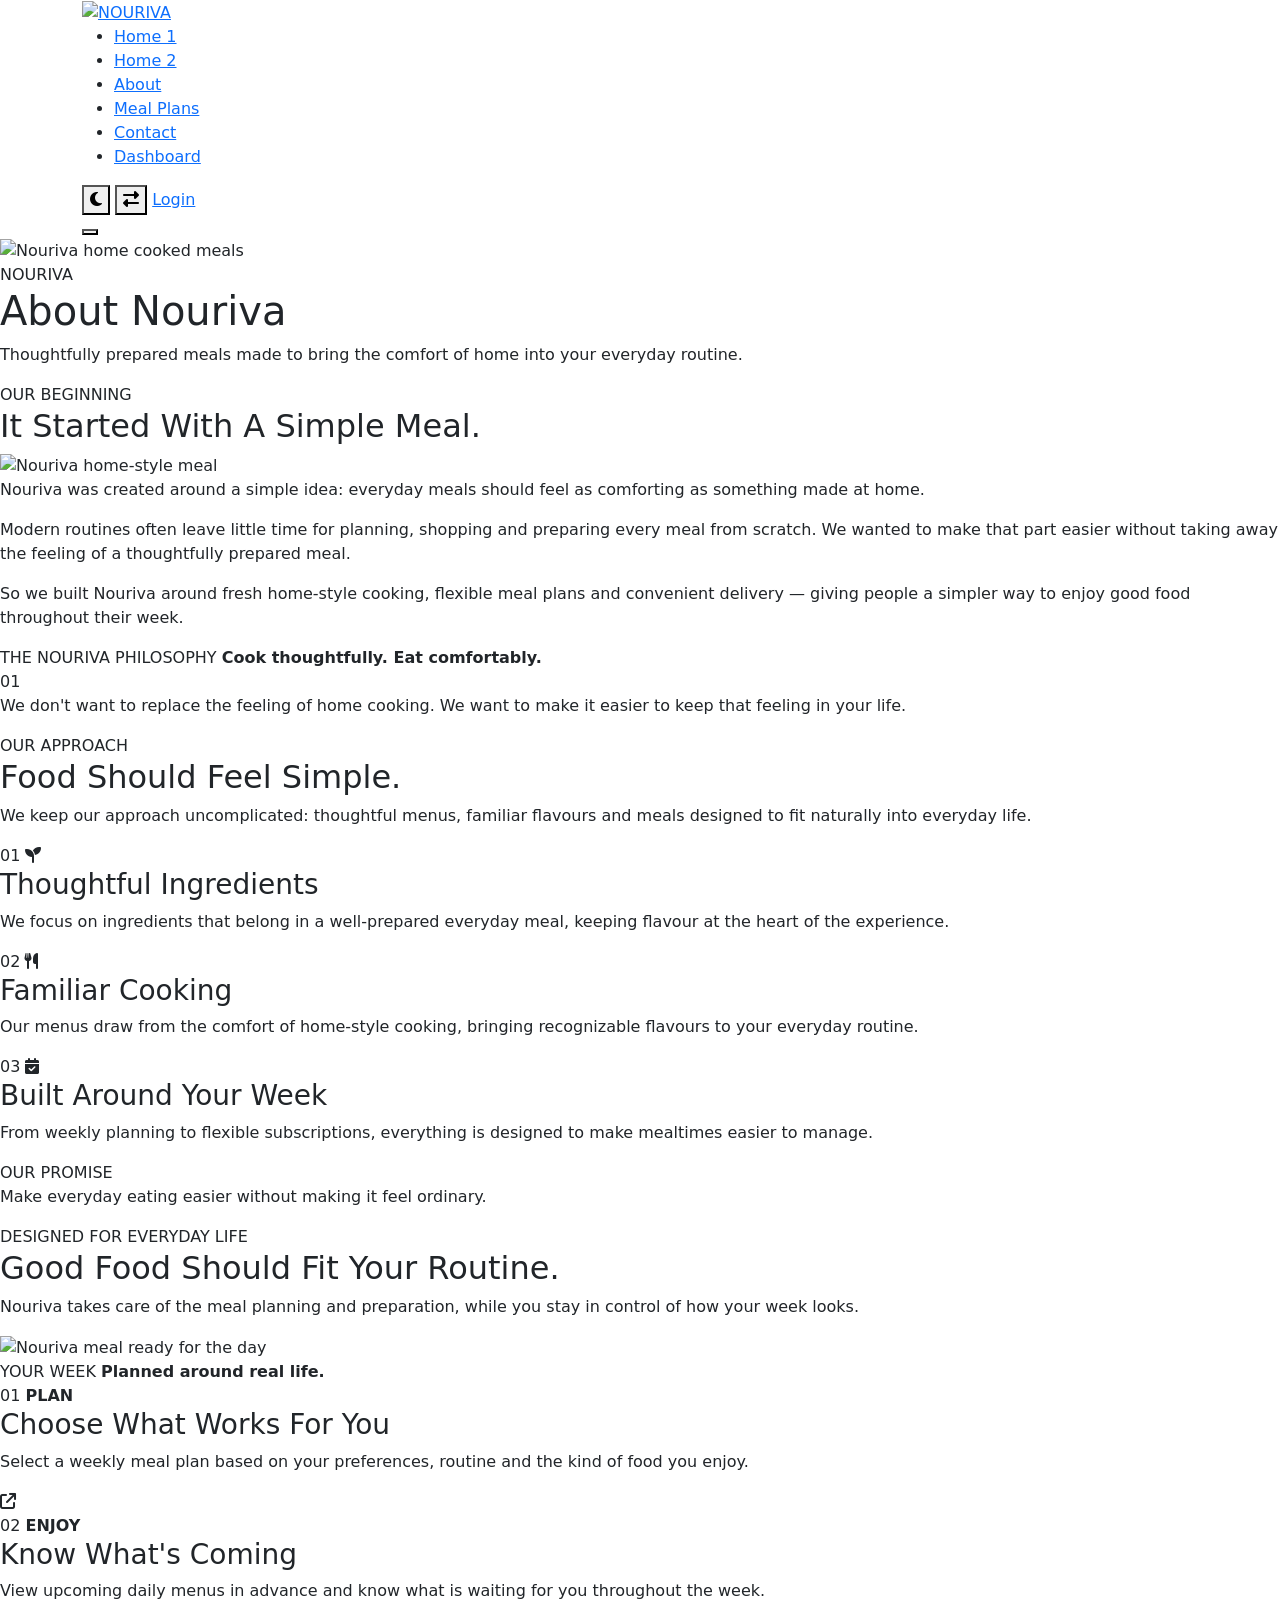
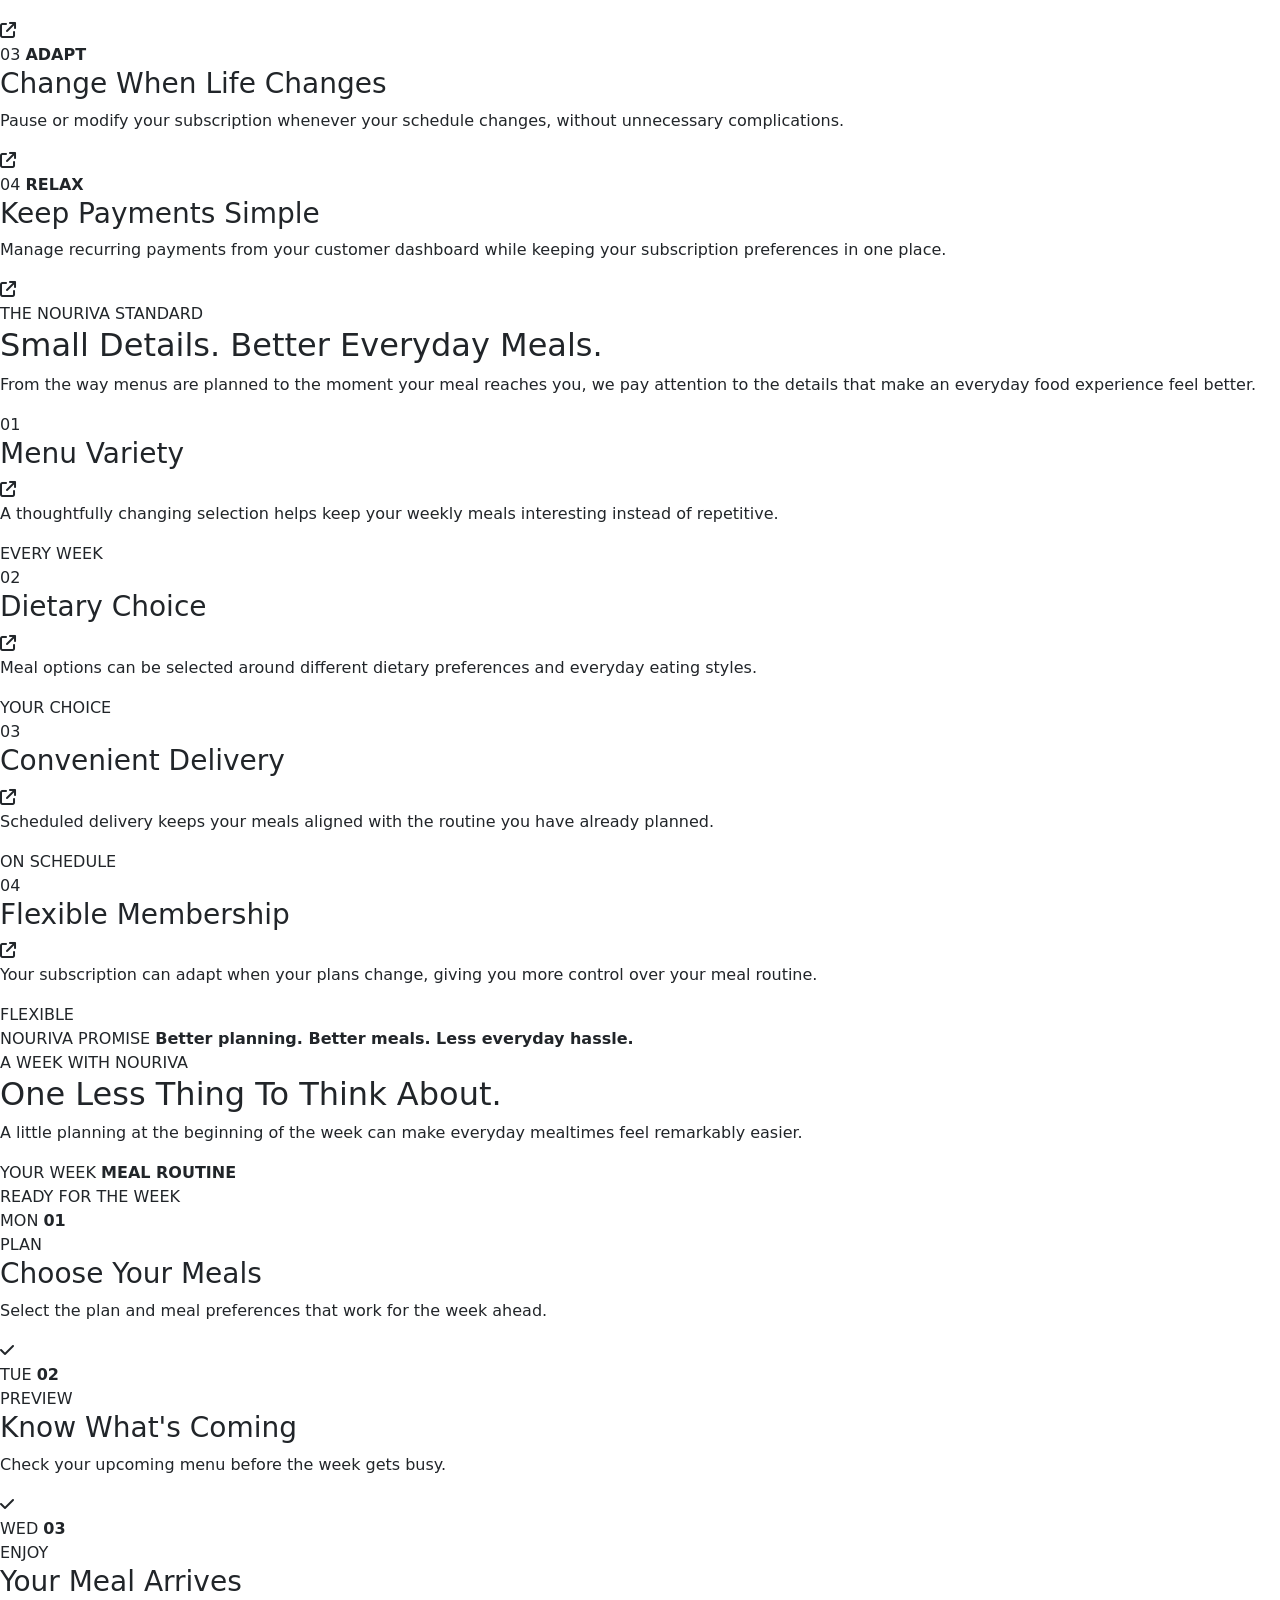
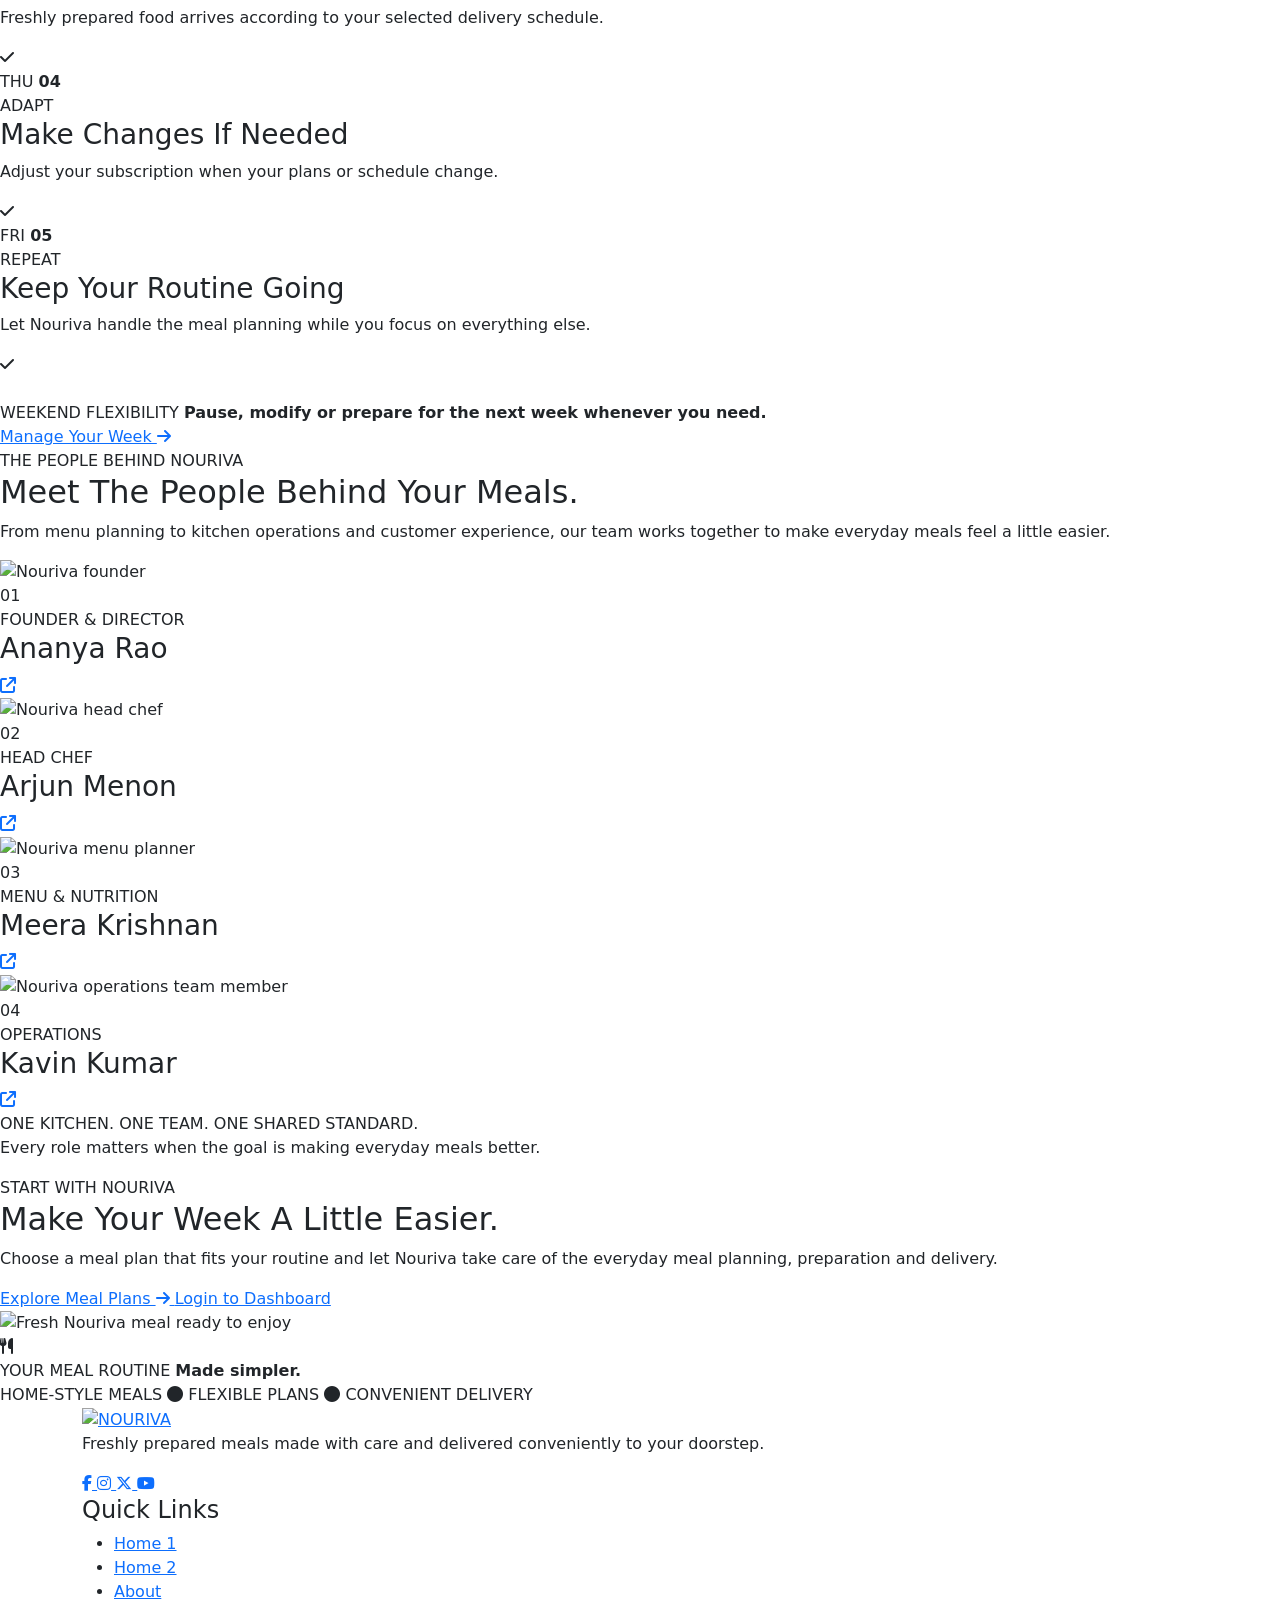
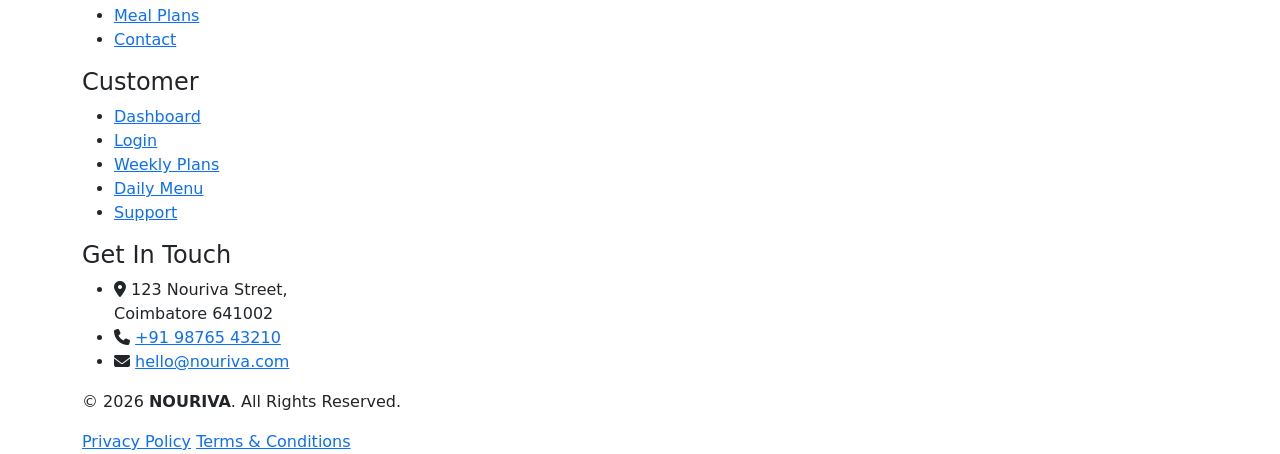
==== about.html @ d3a822d2 "Add files via upload" ====
<!DOCTYPE html>
<html lang="en">

<head>
    <meta charset="UTF-8">

    <!-- Responsive -->
    <meta name="viewport" content="width=device-width, initial-scale=1.0">

    <!-- SEO -->
    <meta name="description" content="NOURIVA - Home-cooked tiffin and meal subscription service.">
    <meta name="keywords" content="tiffin, meal subscription, home cooked meals, food delivery">
    <meta name="author" content="NOURIVA">

    <!-- Page Title -->
    <title>NOURIVA</title>

    <!-- Favicon -->
    <link rel="icon" type="image/png" href="images/favicon.png">

    <!-- Google Fonts -->
    <link rel="preconnect" href="https://fonts.googleapis.com">
    <link rel="preconnect" href="https://fonts.gstatic.com" crossorigin>

    <!-- Heading: DM Serif Display | Body: Manrope -->
    <link
        href="https://fonts.googleapis.com/css2?family=DM+Serif+Display&family=Manrope:wght@400;500;600;700;800&display=swap"
        rel="stylesheet">

    <!-- Bootstrap -->
    <link href="https://cdn.jsdelivr.net/npm/bootstrap@5.3.3/dist/css/bootstrap.min.css" rel="stylesheet">

    <!-- Font Awesome -->
    <link rel="stylesheet" href="https://cdnjs.cloudflare.com/ajax/libs/font-awesome/6.7.2/css/all.min.css">

    <!-- Main CSS -->
    <link rel="stylesheet" href="css/style.css">

</head>

<body>

    <!-- =========================
     HEADER START
========================= -->
    <header class="site-header">
        <div class="container">
            <nav class="main-navbar">

                <!-- Logo -->
                <a href="index.html" class="brand-logo">
                    <img src="images/logo.png" alt="NOURIVA">
                </a>

                <!-- Navigation -->
                <div class="nav-wrapper" id="navWrapper">

                    <ul class="main-nav">
                        <li>
                            <a href="index.html">Home 1</a>
                        </li>

                        <li>
                            <a href="home-2.html">Home 2</a>
                        </li>

                        <li>
                            <a href="about.html" class="active">About</a>
                        </li>

                        <li>
                            <a href="meal-plans.html">Meal Plans</a>
                        </li>

                        <li>
                            <a href="contact.html">Contact</a>
                        </li>

                        <li>
                            <a href="dashboard.html">Dashboard</a>
                        </li>
                    </ul>

                    <!-- Header Actions -->
                    <div class="header-actions">

                        <!-- Dark Mode -->
                        <button class="header-icon-btn" id="darkModeToggle" type="button" aria-label="Toggle Dark Mode"
                            title="Dark Mode">
                            <i class="fa-solid fa-moon"></i>
                        </button>

                        <!-- RTL -->
                        <button class="header-icon-btn" id="rtlToggle" type="button" aria-label="Toggle RTL Mode"
                            title="RTL Mode">
                            <i class="fa-solid fa-right-left"></i>
                        </button>

                        <!-- Login -->
                        <a href="login.html" class="login-btn">
                            <span>Login</span>
                        </a>

                    </div>

                </div>

                <!-- Mobile Menu Toggle -->
                <button class="menu-toggle" id="menuToggle" type="button" aria-label="Toggle Navigation"
                    aria-expanded="false">

                    <span></span>
                    <span></span>
                    <span></span>

                </button>

            </nav>
        </div>
    </header>
    <!-- =========================
     HEADER END
========================= -->

    <!-- =========================================
     INNER PAGE HERO START
========================================= -->
    <section class="inner-page-hero">

        <div class="inner-page-hero-image">

            <img src="images/about-banner.jpg" alt="Nouriva home cooked meals">

        </div>

        <div class="inner-page-hero-overlay"></div>

        <div class="inner-page-hero-content">

            <span class="inner-page-hero-label">
                NOURIVA
            </span>

            <h1>
                About Nouriva
            </h1>

            <p>
                Thoughtfully prepared meals made to bring the comfort
                of home into your everyday routine.
            </p>

        </div>

    </section>
    <!-- =========================================
     INNER PAGE HERO END
========================================= -->


    <!-- =========================================
     ABOUT - OUR BEGINNING START
========================================= -->
    <section class="about-beginning">

        <div class="about-beginning-wrap">

            <!-- Intro Column -->
            <div class="about-beginning-intro">

                <span class="about-beginning-label">
                    OUR BEGINNING
                </span>

                <h2>
                    It Started With
                    <span>A Simple Meal.</span>
                </h2>

                <div class="about-beginning-image">
                    <img src="images/about-story.jpg" alt="Nouriva home-style meal">
                </div>

            </div>


            <!-- Story Column -->
            <div class="about-beginning-story">

                <p class="about-beginning-lead">
                    Nouriva was created around a simple idea:
                    everyday meals should feel as comforting as
                    something made at home.
                </p>

                <p>
                    Modern routines often leave little time for planning,
                    shopping and preparing every meal from scratch.
                    We wanted to make that part easier without taking
                    away the feeling of a thoughtfully prepared meal.
                </p>

                <p>
                    So we built Nouriva around fresh home-style cooking,
                    flexible meal plans and convenient delivery — giving
                    people a simpler way to enjoy good food throughout
                    their week.
                </p>


                <div class="about-beginning-signature">

                    <span>
                        THE NOURIVA PHILOSOPHY
                    </span>

                    <strong>
                        Cook thoughtfully. Eat comfortably.
                    </strong>

                </div>

            </div>

        </div>


        <!-- Bottom Statement -->
        <div class="about-beginning-statement">

            <span>01</span>

            <p>
                We don't want to replace the feeling of home cooking.
                We want to make it easier to keep that feeling in your life.
            </p>

        </div>

    </section>
    <!-- =========================================
     ABOUT - OUR BEGINNING END
========================================= -->


    <!-- =========================================
     ABOUT - OUR APPROACH START
========================================= -->
    <section class="about-approach">

        <div class="about-approach-header">

            <div class="about-approach-title">

                <span class="about-approach-label">
                    OUR APPROACH
                </span>

                <h2>
                    Food Should Feel
                    <span>Simple.</span>
                </h2>

            </div>

            <p>
                We keep our approach uncomplicated: thoughtful menus,
                familiar flavours and meals designed to fit naturally
                into everyday life.
            </p>

        </div>


        <div class="about-approach-grid">

            <!-- Approach 01 -->
            <article class="about-approach-item">

                <div class="about-approach-top">

                    <span class="about-approach-number">
                        01
                    </span>

                    <i class="fa-solid fa-seedling"></i>

                </div>

                <div class="about-approach-body">

                    <h3>
                        Thoughtful Ingredients
                    </h3>

                    <p>
                        We focus on ingredients that belong in a
                        well-prepared everyday meal, keeping flavour at the heart of the experience.
                    </p>

                </div>

            </article>


            <!-- Approach 02 -->
            <article class="about-approach-item">

                <div class="about-approach-top">

                    <span class="about-approach-number">
                        02
                    </span>

                    <i class="fa-solid fa-utensils"></i>

                </div>

                <div class="about-approach-body">

                    <h3>
                        Familiar Cooking
                    </h3>

                    <p>
                        Our menus draw from the comfort of home-style
                        cooking, bringing recognizable flavours to
                        your everyday routine.
                    </p>

                </div>

            </article>


            <!-- Approach 03 -->
            <article class="about-approach-item">

                <div class="about-approach-top">

                    <span class="about-approach-number">
                        03
                    </span>

                    <i class="fa-solid fa-calendar-check"></i>

                </div>

                <div class="about-approach-body">

                    <h3>
                        Built Around Your Week
                    </h3>

                    <p>
                        From weekly planning to flexible subscriptions,
                        everything is designed to make mealtimes easier
                        to manage.
                    </p>

                </div>

            </article>

        </div>


        <div class="about-approach-bottom">

            <span>
                OUR PROMISE
            </span>

            <p>
                Make everyday eating easier without making it feel ordinary.
            </p>

        </div>

    </section>
    <!-- =========================================
     ABOUT - OUR APPROACH END
========================================= -->

    <!-- =========================================
     ABOUT - MADE FOR YOUR ROUTINE START
========================================= -->
    <section class="about-routine">

        <div class="about-routine-heading">

            <span class="about-routine-label">
                DESIGNED FOR EVERYDAY LIFE
            </span>

            <h2>
                Good Food Should
                <span>Fit Your Routine.</span>
            </h2>

            <p>
                Nouriva takes care of the meal planning and preparation,
                while you stay in control of how your week looks.
            </p>

        </div>


        <div class="about-routine-layout">

            <!-- Large Visual -->
            <div class="about-routine-visual">

                <img src="images/about-routine.jpg" alt="Nouriva meal ready for the day">

                <div class="about-routine-image-note">

                    <span>YOUR WEEK</span>

                    <strong>
                        Planned around
                        real life.
                    </strong>

                </div>

            </div>


            <!-- Routine Details -->
            <div class="about-routine-details">

                <!-- Morning -->
                <div class="about-routine-row">

                    <div class="about-routine-time">
                        <span>01</span>
                        <strong>PLAN</strong>
                    </div>

                    <div class="about-routine-copy">

                        <h3>
                            Choose What Works For You
                        </h3>

                        <p>
                            Select a weekly meal plan based on your
                            preferences, routine and the kind of food
                            you enjoy.
                        </p>

                    </div>

                    <i class="fa-solid fa-arrow-up-right-from-square"></i>

                </div>


                <!-- Week -->
                <div class="about-routine-row">

                    <div class="about-routine-time">
                        <span>02</span>
                        <strong>ENJOY</strong>
                    </div>

                    <div class="about-routine-copy">

                        <h3>
                            Know What's Coming
                        </h3>

                        <p>
                            View upcoming daily menus in advance and
                            know what is waiting for you throughout
                            the week.
                        </p>

                    </div>

                    <i class="fa-solid fa-arrow-up-right-from-square"></i>

                </div>


                <!-- Flexible -->
                <div class="about-routine-row">

                    <div class="about-routine-time">
                        <span>03</span>
                        <strong>ADAPT</strong>
                    </div>

                    <div class="about-routine-copy">

                        <h3>
                            Change When Life Changes
                        </h3>

                        <p>
                            Pause or modify your subscription whenever
                            your schedule changes, without unnecessary
                            complications.
                        </p>

                    </div>

                    <i class="fa-solid fa-arrow-up-right-from-square"></i>

                </div>


                <!-- Billing -->
                <div class="about-routine-row">

                    <div class="about-routine-time">
                        <span>04</span>
                        <strong>RELAX</strong>
                    </div>

                    <div class="about-routine-copy">

                        <h3>
                            Keep Payments Simple
                        </h3>

                        <p>
                            Manage recurring payments from your customer
                            dashboard while keeping your subscription
                            preferences in one place.
                        </p>

                    </div>

                    <i class="fa-solid fa-arrow-up-right-from-square"></i>

                </div>

            </div>

        </div>

    </section>
    <!-- =========================================
     ABOUT - MADE FOR YOUR ROUTINE END
========================================= -->

    <!-- =========================================
     ABOUT - NOURIVA STANDARD START
========================================= -->
    <section class="about-standard">

        <div class="about-standard-header">

            <span class="about-standard-label">
                THE NOURIVA STANDARD
            </span>

            <h2>
                Small Details.
                <span>Better Everyday Meals.</span>
            </h2>

            <p>
                From the way menus are planned to the moment your meal
                reaches you, we pay attention to the details that make
                an everyday food experience feel better.
            </p>

        </div>


        <div class="about-standard-list">

            <!-- Standard 01 -->
            <div class="about-standard-row">

                <div class="about-standard-index">
                    <span>01</span>
                </div>

                <div class="about-standard-main">

                    <div class="about-standard-title">
                        <h3>
                            Menu Variety
                        </h3>

                        <i class="fa-solid fa-arrow-up-right-from-square"></i>
                    </div>

                    <p>
                        A thoughtfully changing selection helps keep
                        your weekly meals interesting instead of repetitive.
                    </p>

                </div>

                <div class="about-standard-tag">
                    <span>EVERY WEEK</span>
                </div>

            </div>


            <!-- Standard 02 -->
            <div class="about-standard-row">

                <div class="about-standard-index">
                    <span>02</span>
                </div>

                <div class="about-standard-main">

                    <div class="about-standard-title">
                        <h3>
                            Dietary Choice
                        </h3>

                        <i class="fa-solid fa-arrow-up-right-from-square"></i>
                    </div>

                    <p>
                        Meal options can be selected around different
                        dietary preferences and everyday eating styles.
                    </p>

                </div>

                <div class="about-standard-tag">
                    <span>YOUR CHOICE</span>
                </div>

            </div>


            <!-- Standard 03 -->
            <div class="about-standard-row">

                <div class="about-standard-index">
                    <span>03</span>
                </div>

                <div class="about-standard-main">

                    <div class="about-standard-title">
                        <h3>
                            Convenient Delivery
                        </h3>

                        <i class="fa-solid fa-arrow-up-right-from-square"></i>
                    </div>

                    <p>
                        Scheduled delivery keeps your meals aligned
                        with the routine you have already planned.
                    </p>

                </div>

                <div class="about-standard-tag">
                    <span>ON SCHEDULE</span>
                </div>

            </div>


            <!-- Standard 04 -->
            <div class="about-standard-row">

                <div class="about-standard-index">
                    <span>04</span>
                </div>

                <div class="about-standard-main">

                    <div class="about-standard-title">
                        <h3>
                            Flexible Membership
                        </h3>

                        <i class="fa-solid fa-arrow-up-right-from-square"></i>
                    </div>

                    <p>
                        Your subscription can adapt when your plans change,
                        giving you more control over your meal routine.
                    </p>

                </div>

                <div class="about-standard-tag">
                    <span>FLEXIBLE</span>
                </div>

            </div>

        </div>


        <div class="about-standard-footer">

            <span>
                NOURIVA PROMISE
            </span>

            <strong>
                Better planning. Better meals. Less everyday hassle.
            </strong>

        </div>

    </section>
    <!-- =========================================
     ABOUT - NOURIVA STANDARD END
========================================= -->

    <!-- =========================================
     ABOUT - A WEEK WITH NOURIVA START
========================================= -->
    <section class="about-week">

        <div class="about-week-heading">

            <span class="about-week-label">
                A WEEK WITH NOURIVA
            </span>

            <h2>
                One Less Thing
                <span>To Think About.</span>
            </h2>

            <p>
                A little planning at the beginning of the week can make
                everyday mealtimes feel remarkably easier.
            </p>

        </div>


        <div class="about-week-board">

            <!-- Week Header -->
            <div class="about-week-board-head">

                <div>
                    <span>YOUR WEEK</span>
                    <strong>MEAL ROUTINE</strong>
                </div>

                <span class="about-week-status">
                    READY FOR THE WEEK
                </span>

            </div>


            <!-- Monday -->
            <div class="about-week-day">

                <div class="about-week-day-name">
                    <span>MON</span>
                    <strong>01</strong>
                </div>

                <div class="about-week-day-content">

                    <span>PLAN</span>

                    <h3>
                        Choose Your Meals
                    </h3>

                    <p>
                        Select the plan and meal preferences that
                        work for the week ahead.
                    </p>

                </div>

                <i class="fa-solid fa-check"></i>

            </div>


            <!-- Tuesday -->
            <div class="about-week-day">

                <div class="about-week-day-name">
                    <span>TUE</span>
                    <strong>02</strong>
                </div>

                <div class="about-week-day-content">

                    <span>PREVIEW</span>

                    <h3>
                        Know What's Coming
                    </h3>

                    <p>
                        Check your upcoming menu before the week
                        gets busy.
                    </p>

                </div>

                <i class="fa-solid fa-check"></i>

            </div>


            <!-- Wednesday -->
            <div class="about-week-day">

                <div class="about-week-day-name">
                    <span>WED</span>
                    <strong>03</strong>
                </div>

                <div class="about-week-day-content">

                    <span>ENJOY</span>

                    <h3>
                        Your Meal Arrives
                    </h3>

                    <p>
                        Freshly prepared food arrives according to
                        your selected delivery schedule.
                    </p>

                </div>

                <i class="fa-solid fa-check"></i>

            </div>


            <!-- Thursday -->
            <div class="about-week-day">

                <div class="about-week-day-name">
                    <span>THU</span>
                    <strong>04</strong>
                </div>

                <div class="about-week-day-content">

                    <span>ADAPT</span>

                    <h3>
                        Make Changes If Needed
                    </h3>

                    <p>
                        Adjust your subscription when your plans
                        or schedule change.
                    </p>

                </div>

                <i class="fa-solid fa-check"></i>

            </div>


            <!-- Friday -->
            <div class="about-week-day">

                <div class="about-week-day-name">
                    <span>FRI</span>
                    <strong>05</strong>
                </div>

                <div class="about-week-day-content">

                    <span>REPEAT</span>

                    <h3>
                        Keep Your Routine Going
                    </h3>

                    <p>
                        Let Nouriva handle the meal planning while
                        you focus on everything else.
                    </p>

                </div>

                <i class="fa-solid fa-check"></i>

            </div>


            <!-- Weekend Note -->
            <div class="about-week-weekend">

                <div class="about-week-weekend-icon">
                    <i class="fa-solid fa-calendar-heart"></i>
                </div>

                <div>
                    <span>WEEKEND FLEXIBILITY</span>

                    <strong>
                        Pause, modify or prepare for the next week
                        whenever you need.
                    </strong>
                </div>

                <a href="dashboard.html">
                    Manage Your Week
                    <i class="fa-solid fa-arrow-right"></i>
                </a>

            </div>

        </div>

    </section>
    <!-- =========================================
     ABOUT - A WEEK WITH NOURIVA END
========================================= -->

    <!-- =========================================
     ABOUT - TEAM SECTION START
========================================= -->
    <section class="nouriva-team">

        <div class="nouriva-team-heading">

            <div>
                <span class="nouriva-team-label">
                    THE PEOPLE BEHIND NOURIVA
                </span>

                <h2>
                    Meet The People
                    <span>Behind Your Meals.</span>
                </h2>
            </div>

            <p>
                From menu planning to kitchen operations and customer
                experience, our team works together to make everyday
                meals feel a little easier.
            </p>

        </div>


        <div class="nouriva-team-grid">

            <!-- Team Member 01 -->
            <article class="nouriva-team-member team-member-one">

                <div class="nouriva-team-photo">

                    <img src="images/team-founder.jpg" alt="Nouriva founder">

                    <div class="nouriva-team-number">
                        01
                    </div>

                </div>

                <div class="nouriva-team-info">

                    <div>
                        <span>FOUNDER &amp; DIRECTOR</span>

                        <h3>
                            Ananya Rao
                        </h3>
                    </div>

                    <a href="#" aria-label="Ananya Rao profile">
                        <i class="fa-solid fa-arrow-up-right-from-square"></i>
                    </a>

                </div>

            </article>


            <!-- Team Member 02 -->
            <article class="nouriva-team-member team-member-two">

                <div class="nouriva-team-photo">

                    <img src="images/team-chef.jpg" alt="Nouriva head chef">

                    <div class="nouriva-team-number">
                        02
                    </div>

                </div>

                <div class="nouriva-team-info">

                    <div>
                        <span>HEAD CHEF</span>

                        <h3>
                            Arjun Menon
                        </h3>
                    </div>

                    <a href="#" aria-label="Arjun Menon profile">
                        <i class="fa-solid fa-arrow-up-right-from-square"></i>
                    </a>

                </div>

            </article>


            <!-- Team Member 03 -->
            <article class="nouriva-team-member team-member-three">

                <div class="nouriva-team-photo">

                    <img src="images/team-menu.jpg" alt="Nouriva menu planner">

                    <div class="nouriva-team-number">
                        03
                    </div>

                </div>

                <div class="nouriva-team-info">

                    <div>
                        <span>MENU &amp; NUTRITION</span>

                        <h3>
                            Meera Krishnan
                        </h3>
                    </div>

                    <a href="#" aria-label="Meera Krishnan profile">
                        <i class="fa-solid fa-arrow-up-right-from-square"></i>
                    </a>

                </div>

            </article>


            <!-- Team Member 04 -->
            <article class="nouriva-team-member team-member-four">

                <div class="nouriva-team-photo">

                    <img src="images/team-operations.jpg" alt="Nouriva operations team member">

                    <div class="nouriva-team-number">
                        04
                    </div>

                </div>

                <div class="nouriva-team-info">

                    <div>
                        <span>OPERATIONS</span>

                        <h3>
                            Kavin Kumar
                        </h3>
                    </div>

                    <a href="#" aria-label="Kavin Kumar profile">
                        <i class="fa-solid fa-arrow-up-right-from-square"></i>
                    </a>

                </div>

            </article>

        </div>


        <div class="nouriva-team-bottom">

            <span>
                ONE KITCHEN. ONE TEAM. ONE SHARED STANDARD.
            </span>

            <p>
                Every role matters when the goal is making everyday
                meals better.
            </p>

        </div>

    </section>
    <!-- =========================================
     ABOUT - TEAM SECTION END
========================================= -->

    <!-- =========================================
     ABOUT - FINAL CTA START
========================================= -->
    <section class="about-final-cta">

        <div class="about-final-cta-inner">

            <div class="about-final-cta-content">

                <span class="about-final-cta-label">
                    START WITH NOURIVA
                </span>

                <h2>
                    Make Your Week
                    <span>A Little Easier.</span>
                </h2>

                <p>
                    Choose a meal plan that fits your routine and let
                    Nouriva take care of the everyday meal planning,
                    preparation and delivery.
                </p>

                <div class="about-final-cta-actions">

                    <a href="meal-plans.html" class="about-final-cta-primary">

                        Explore Meal Plans

                        <i class="fa-solid fa-arrow-right"></i>

                    </a>

                    <a href="login.html" class="about-final-cta-secondary">

                        Login to Dashboard

                    </a>

                </div>

            </div>


            <div class="about-final-cta-visual">

                <div class="about-final-cta-circle"></div>

                <div class="about-final-cta-image">

                    <img src="images/about-final-meal.jpg" alt="Fresh Nouriva meal ready to enjoy">

                </div>

                <div class="about-final-cta-note">

                    <i class="fa-solid fa-utensils"></i>

                    <div>
                        <span>YOUR MEAL ROUTINE</span>

                        <strong>
                            Made simpler.
                        </strong>
                    </div>

                </div>

            </div>


            <div class="about-final-cta-bottom">

                <span>
                    HOME-STYLE MEALS
                </span>

                <i class="fa-solid fa-circle"></i>

                <span>
                    FLEXIBLE PLANS
                </span>

                <i class="fa-solid fa-circle"></i>

                <span>
                    CONVENIENT DELIVERY
                </span>

            </div>

        </div>

    </section>
    <!-- =========================================
     ABOUT - FINAL CTA END
========================================= -->

    <!-- =========================
     FOOTER START
========================= -->
    <footer class="site-footer">

        <div class="container">

            <div class="footer-top">

                <!-- Brand -->
                <div class="footer-brand">

                    <a href="index.html" class="footer-logo">
                        <img src="images/logo.png" alt="NOURIVA">
                    </a>

                    <p>
                        Freshly prepared meals made with care and delivered
                        conveniently to your doorstep.
                    </p>

                    <div class="footer-social">

                        <a href="#" aria-label="Facebook">
                            <i class="fa-brands fa-facebook-f"></i>
                        </a>

                        <a href="#" aria-label="Instagram">
                            <i class="fa-brands fa-instagram"></i>
                        </a>

                        <a href="#" aria-label="Twitter">
                            <i class="fa-brands fa-x-twitter"></i>
                        </a>

                        <a href="#" aria-label="YouTube">
                            <i class="fa-brands fa-youtube"></i>
                        </a>

                    </div>

                </div>


                <!-- Quick Links -->
                <div class="footer-column">

                    <h4>Quick Links</h4>

                    <ul>
                        <li>
                            <a href="home-1.html">Home 1</a>
                        </li>

                        <li>
                            <a href="home-2.html">Home 2</a>
                        </li>

                        <li>
                            <a href="about.html">About</a>
                        </li>

                        <li>
                            <a href="meal-plans.html">Meal Plans</a>
                        </li>

                        <li>
                            <a href="contact.html">Contact</a>
                        </li>
                    </ul>

                </div>


                <!-- Customer -->
                <div class="footer-column">

                    <h4>Customer</h4>

                    <ul>
                        <li>
                            <a href="dashboard.html">Dashboard</a>
                        </li>

                        <li>
                            <a href="login.html">Login</a>
                        </li>

                        <li>
                            <a href="meal-plans.html">Weekly Plans</a>
                        </li>

                        <li>
                            <a href="meal-plans.html">Daily Menu</a>
                        </li>

                        <li>
                            <a href="contact.html">Support</a>
                        </li>
                    </ul>

                </div>


                <!-- Contact -->
                <div class="footer-column footer-contact">

                    <h4>Get In Touch</h4>

                    <ul>

                        <li>
                            <i class="fa-solid fa-location-dot"></i>

                            <span>
                                123 Nouriva Street,<br>
                                Coimbatore 641002
                            </span>
                        </li>

                        <li>
                            <i class="fa-solid fa-phone"></i>

                            <a href="tel:+919876543210">
                                +91 98765 43210
                            </a>
                        </li>

                        <li>
                            <i class="fa-solid fa-envelope"></i>

                            <a href="mailto:hello@nouriva.com">
                                hello@nouriva.com
                            </a>
                        </li>

                    </ul>

                </div>

            </div>


            <!-- Footer Bottom -->
            <div class="footer-bottom">

                <p>
                    © 2026 <strong>NOURIVA</strong>. All Rights Reserved.
                </p>

                <div class="footer-bottom-links">
                    <a href="#">Privacy Policy</a>
                    <a href="#">Terms & Conditions</a>
                </div>

            </div>

        </div>

    </footer>
    <!-- =========================
     FOOTER END
========================= -->


    <!-- Bootstrap JS -->
    <script src="https://cdn.jsdelivr.net/npm/bootstrap@5.3.3/dist/js/bootstrap.bundle.min.js"></script>

    <!-- Main JS -->
    <script src="js/main.js"></script>

</body>

</html>
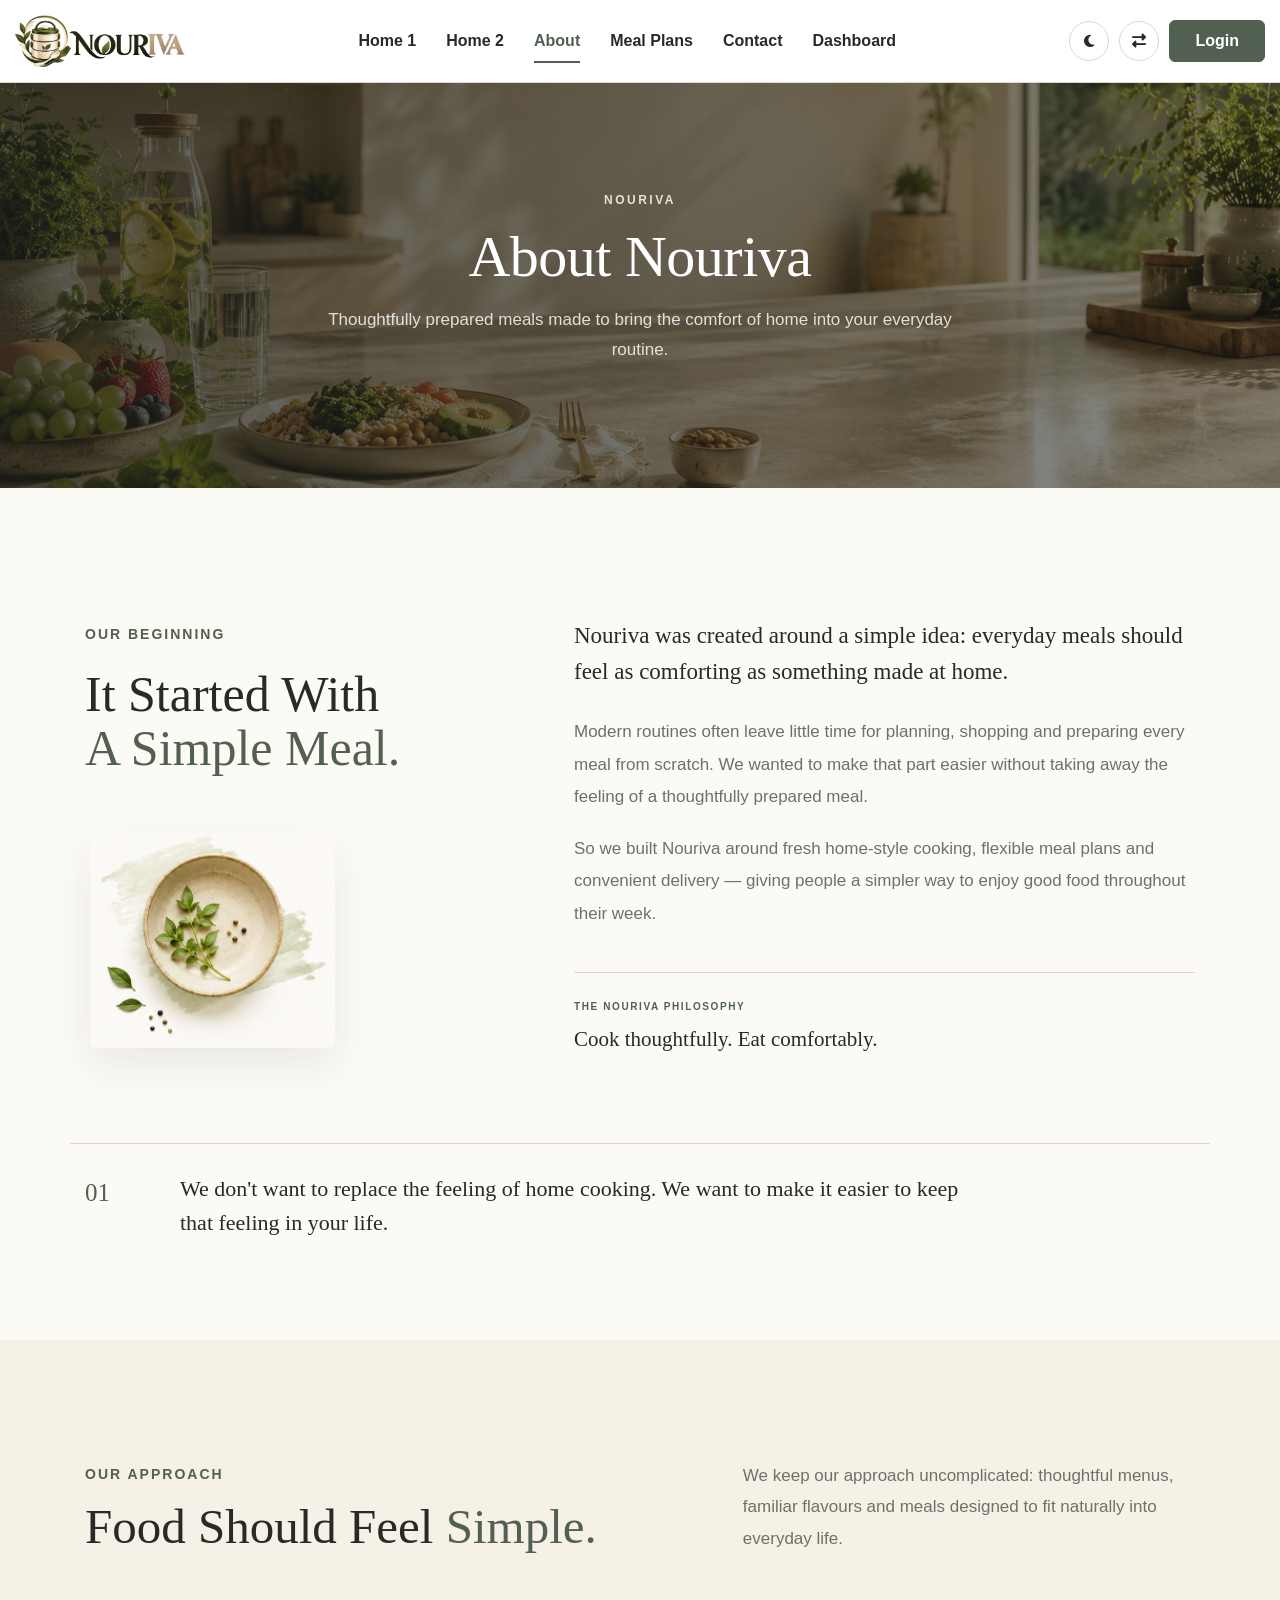
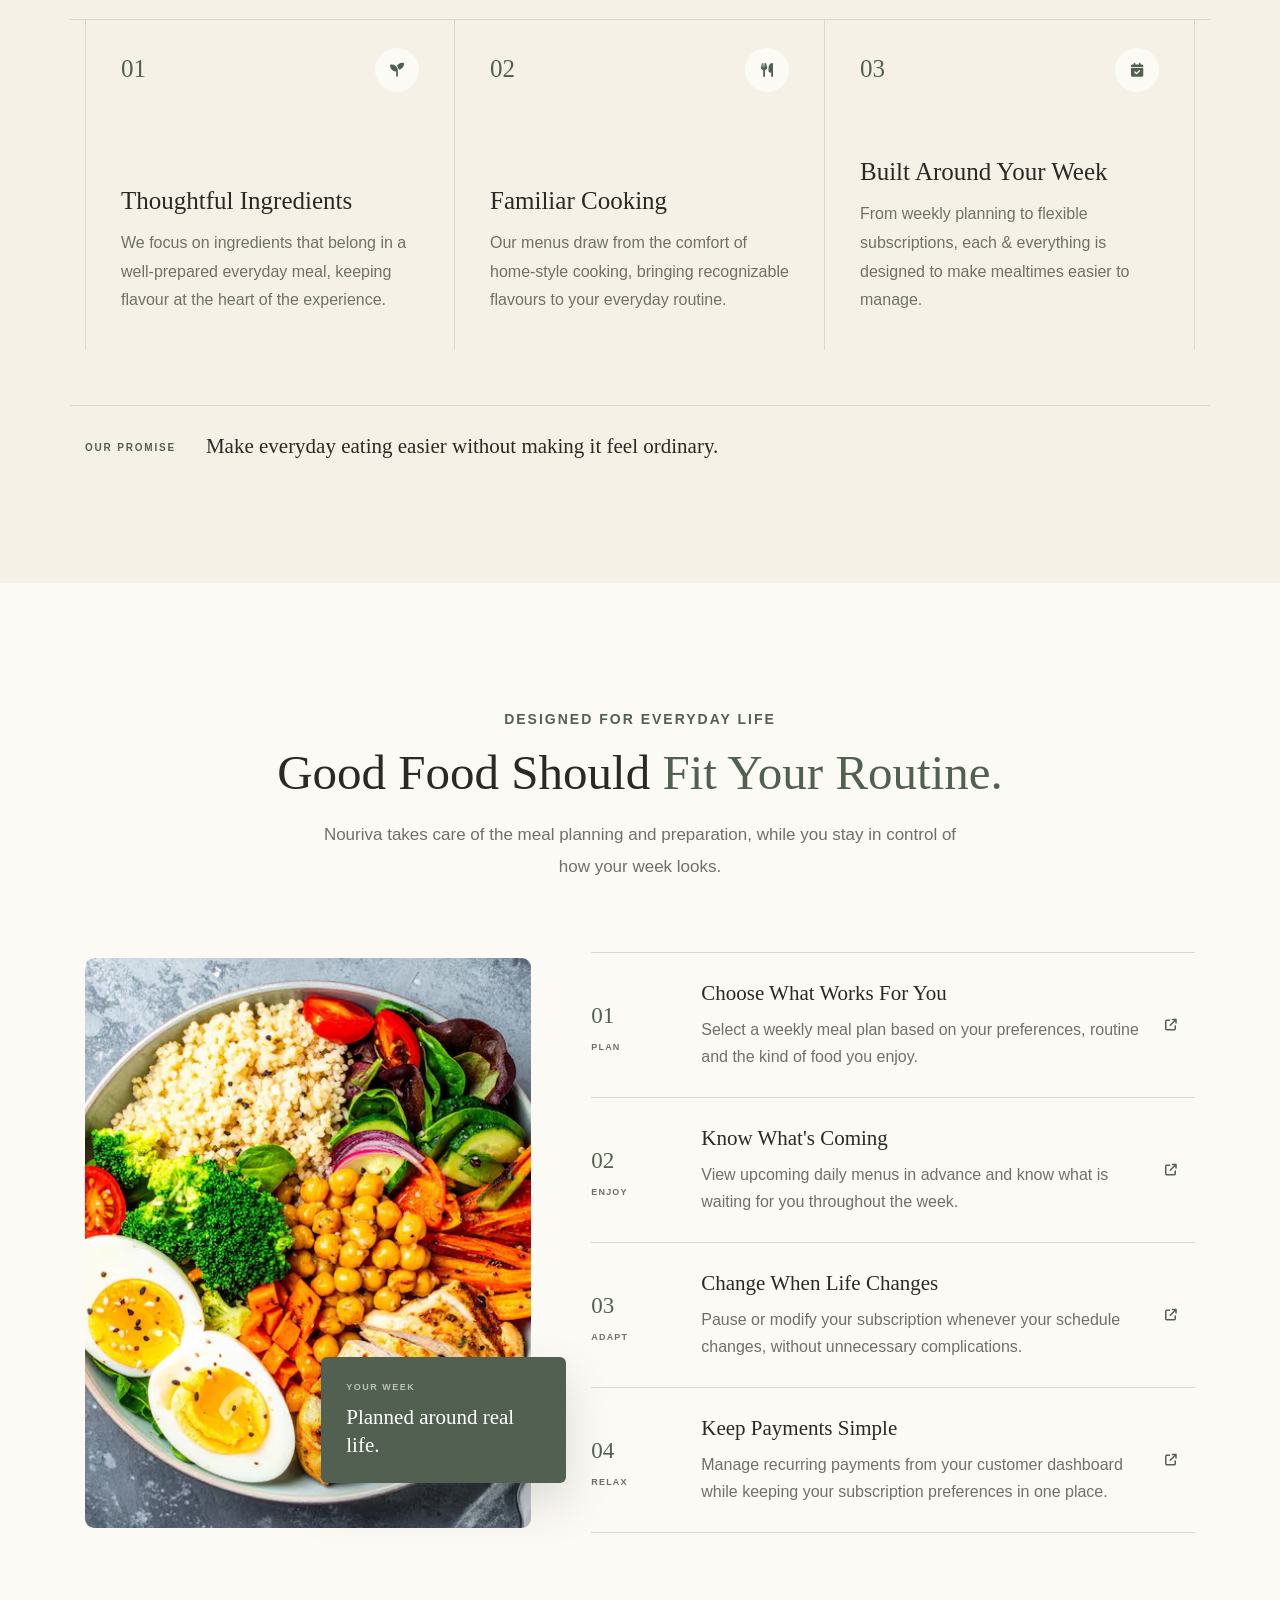
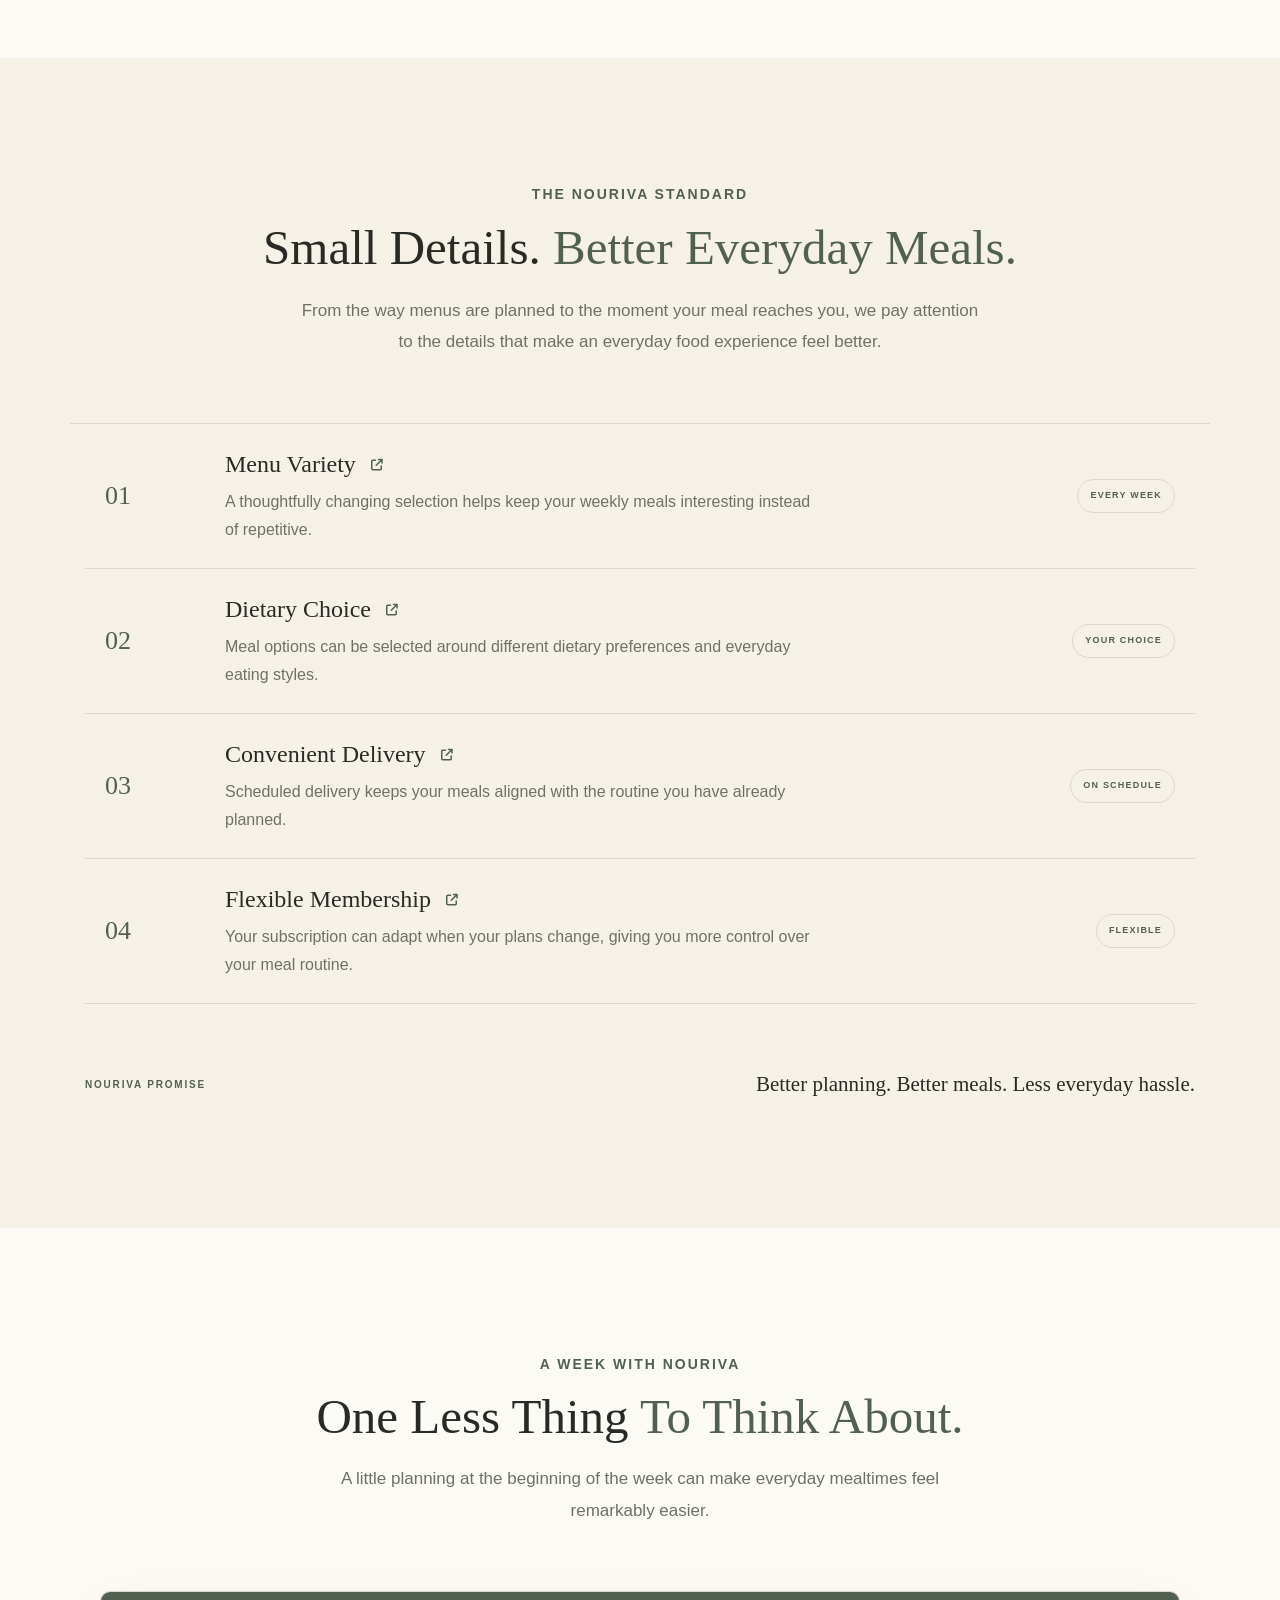
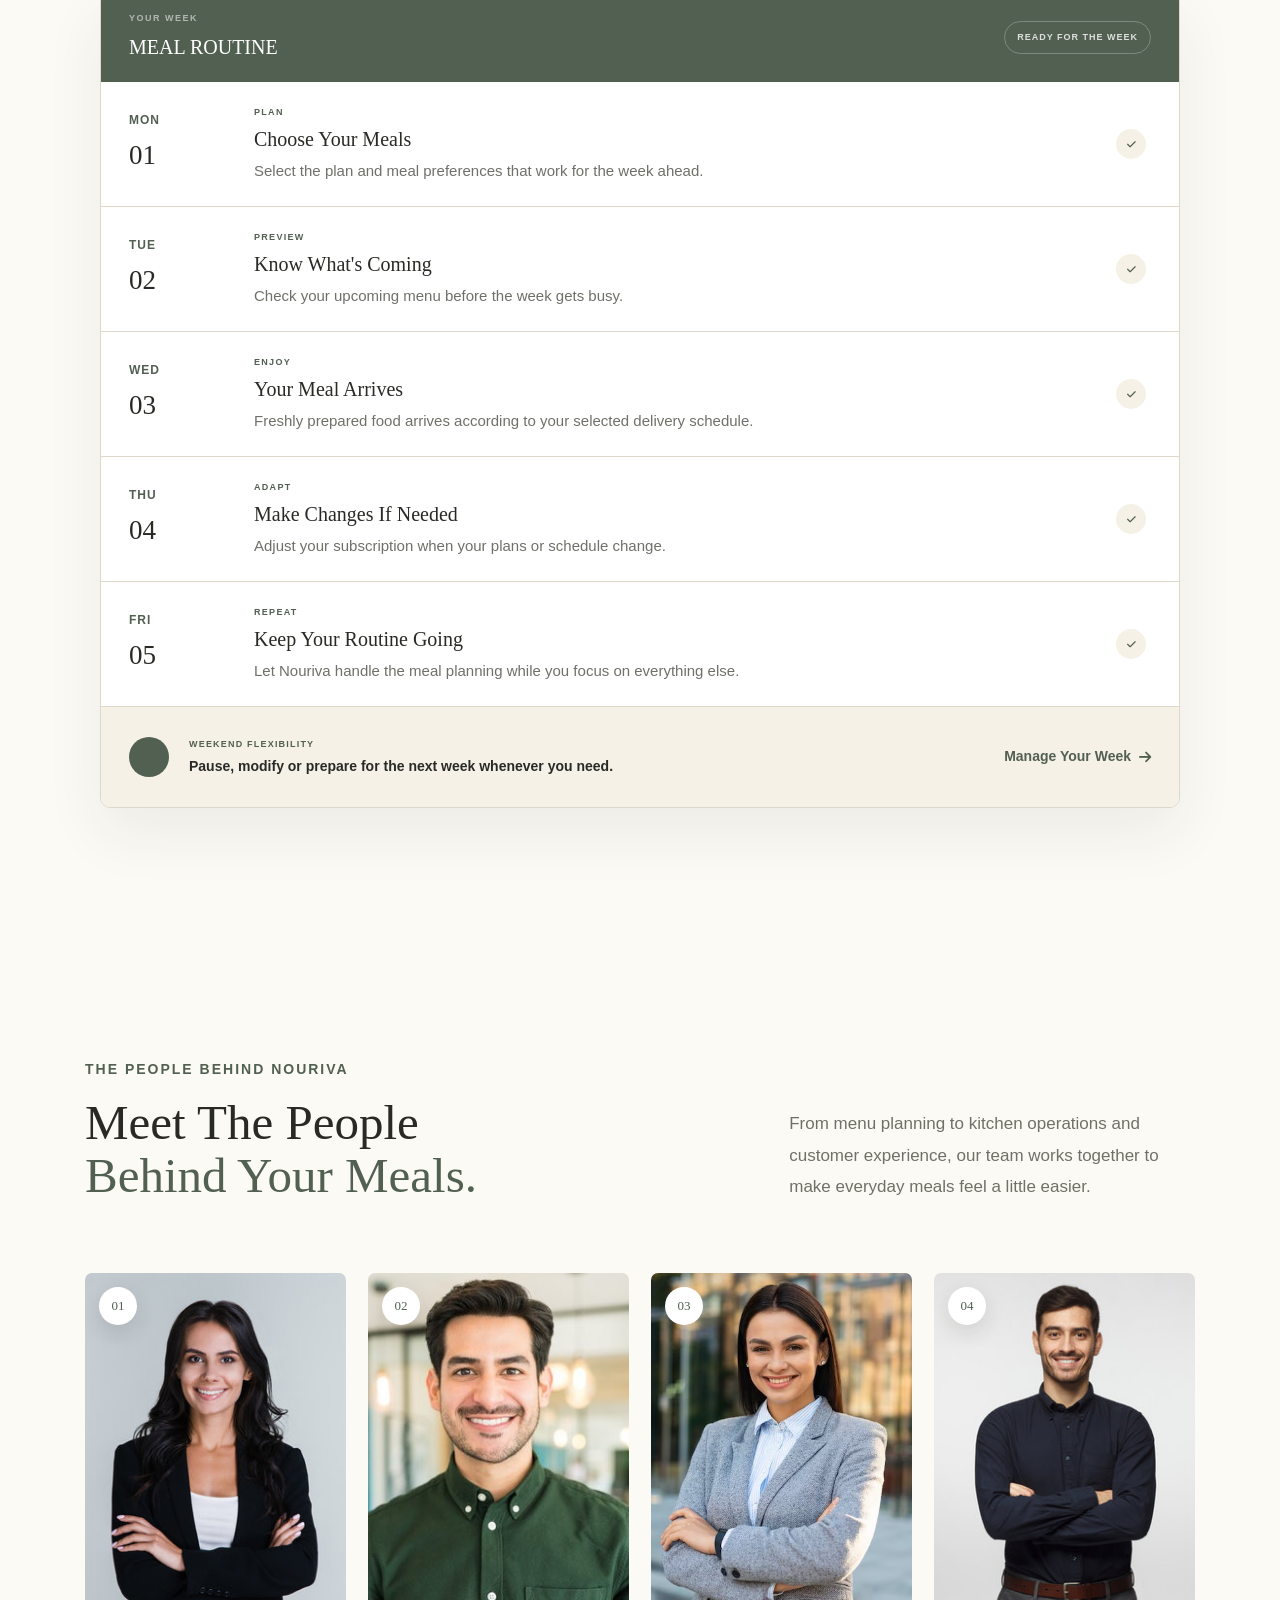
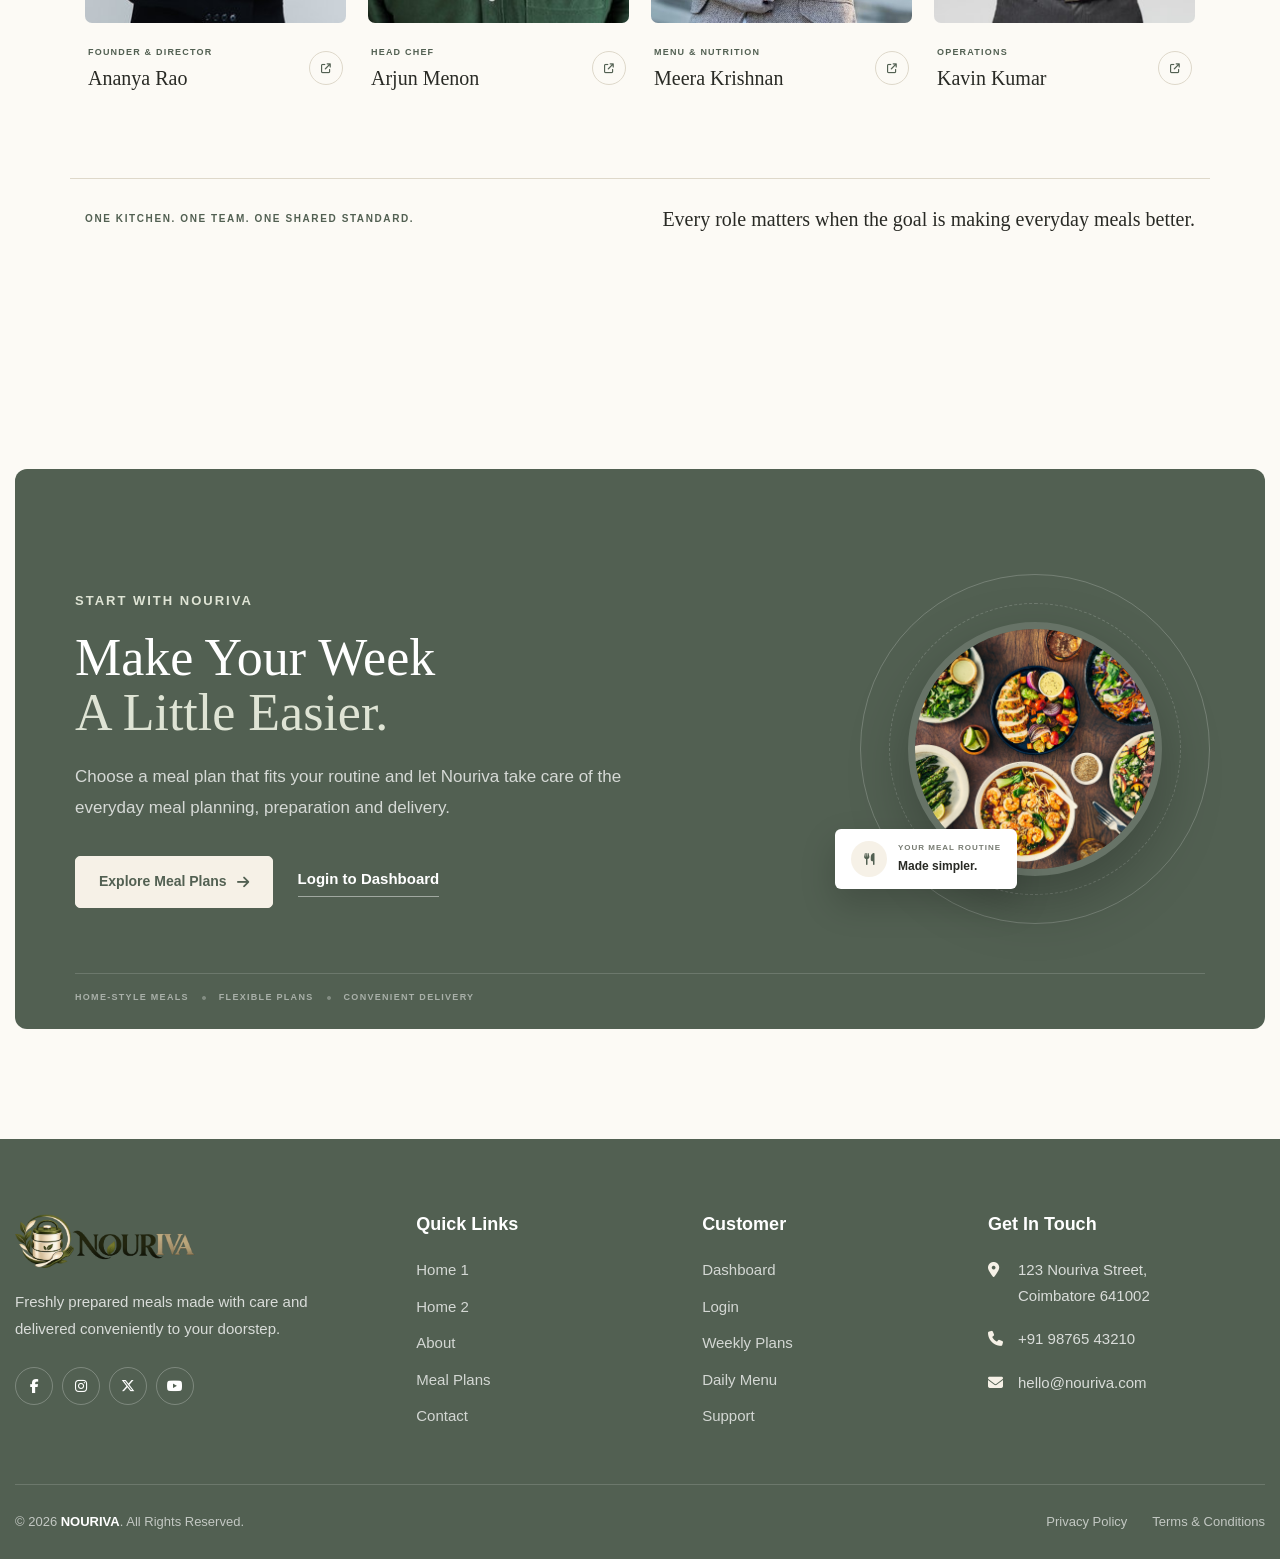
==== commit 31c991b1: "Add files via upload" ====
--- a/about.html
+++ b/about.html
@@ -354,7 +354,7 @@
 
                     <p>
                         From weekly planning to flexible subscriptions,
-                        everything is designed to make mealtimes easier
+                        each & everything is designed to make mealtimes easier
                         to manage.
                     </p>
 
--- a/css/style.css
+++ b/css/style.css
@@ -0,0 +1,27965 @@
+/* =========================================================
+   NOURIVA - BASIC CSS
+========================================================= */
+
+/* Google Fonts
+   Heading: DM Serif Display
+   Body: Manrope
+========================================================= */
+
+:root {
+    /* Primary Theme */
+    --primary-color: #526052;
+    --primary-dark: #3f4b3f;
+
+    /* Secondary Theme */
+    --secondary-color: #f6f1e7;
+
+    /* Backgrounds */
+    --bg-color: #fcfaf5;
+    --white: #ffffff;
+
+    /* Text */
+    --text-color: #292a25;
+    --text-light: #6f7168;
+
+    /* Borders */
+    --border-color: #ded8ca;
+
+    /* Dark Mode */
+    --dark-bg: #1e211d;
+    --dark-card: #292d27;
+    --dark-text: #f6f1e7;
+
+    /* Fonts */
+    --heading-font: "DM Serif Display", serif;
+    --body-font: "Manrope", sans-serif;
+
+    /* Common */
+    --transition: all 0.3s ease;
+    --radius: 10px;
+}
+
+
+/* =========================================================
+   RESET
+========================================================= */
+
+* {
+    margin: 0;
+    padding: 0;
+    box-sizing: border-box;
+}
+
+html {
+    scroll-behavior: smooth;
+}
+
+body {
+    font-family: var(--body-font);
+    background-color: var(--bg-color);
+    color: var(--text-color);
+    line-height: 1.7;
+    overflow-x: hidden;
+}
+
+img {
+    max-width: 100%;
+    height: auto;
+    display: block;
+}
+
+a {
+    text-decoration: none;
+    color: inherit;
+    transition: var(--transition);
+}
+
+ul {
+    list-style: none;
+    padding: 0;
+    margin: 0;
+}
+
+button,
+input,
+textarea,
+select {
+    font-family: inherit;
+}
+
+button {
+    border: none;
+    outline: none;
+}
+
+
+/* =========================================================
+   TYPOGRAPHY
+========================================================= */
+
+h1,
+h2,
+h3,
+h4,
+h5,
+h6 {
+    font-family: var(--heading-font);
+    color: var(--text-color);
+    line-height: 1.2;
+    margin-bottom: 15px;
+}
+
+h1 {
+    font-size: 64px;
+}
+
+h2 {
+    font-size: 48px;
+}
+
+h3 {
+    font-size: 32px;
+}
+
+h4 {
+    font-size: 26px;
+}
+
+p {
+    font-size: 15px;
+    color: var(--text-light);
+    margin-bottom: 15px;
+    font-family: var(--body-font);
+}
+
+li,
+a,
+ul {
+
+    font-size: 15px;
+    font-family: var(--body-font);
+}
+
+ul {
+    margin: 0;
+    padding: 0;
+}
+
+/* =========================================================
+   COMMON
+========================================================= */
+
+.container {
+    width: 100%;
+    max-width: 1320px;
+    margin: 0 auto;
+    padding-left: 15px;
+    padding-right: 15px;
+}
+
+.section-padding {
+    padding: 100px 0;
+}
+
+.text-primary-theme {
+    color: var(--primary-color);
+}
+
+.bg-primary-theme {
+    background-color: var(--primary-color);
+}
+
+.bg-secondary-theme {
+    background-color: var(--secondary-color);
+}
+
+
+/* =========================================================
+   BUTTON
+========================================================= */
+
+.btn-theme {
+    display: inline-flex;
+    align-items: center;
+    justify-content: center;
+    gap: 8px;
+
+    padding: 13px 28px;
+
+    background-color: var(--primary-color);
+    color: var(--white);
+
+    border: 1px solid var(--primary-color);
+    border-radius: 6px;
+
+    font-size: 14px;
+    font-weight: 700;
+
+    transition: var(--transition);
+}
+
+.btn-theme:hover {
+    background-color: var(--primary-dark);
+    border-color: var(--primary-dark);
+    color: var(--white);
+    transform: translateY(-2px);
+}
+
+.btn-outline-theme {
+    display: inline-flex;
+    align-items: center;
+    justify-content: center;
+
+    padding: 13px 28px;
+
+    background-color: transparent;
+    color: var(--primary-color);
+
+    border: 1px solid var(--primary-color);
+    border-radius: 6px;
+
+    font-size: 14px;
+    font-weight: 700;
+
+    transition: var(--transition);
+}
+
+.btn-outline-theme:hover {
+    background-color: var(--primary-color);
+    color: var(--white);
+}
+
+
+/* =========================================================
+   SECTION TITLE
+========================================================= */
+
+.section-title {
+    max-width: 700px;
+    margin: 0 auto 50px;
+    text-align: center;
+}
+
+.section-title h2 {
+    margin-bottom: 15px;
+}
+
+.section-title p {
+    margin-bottom: 0;
+}
+
+
+/* =========================================================
+   HEADER
+========================================================= */
+
+.site-header {
+    background-color: var(--white);
+    border-bottom: 1px solid var(--border-color);
+    position: relative;
+    z-index: 1000;
+}
+
+.navbar-brand {
+    font-family: var(--heading-font);
+    font-size: 30px;
+    color: var(--primary-color);
+}
+
+.navbar-brand:hover {
+    color: var(--primary-color);
+}
+
+.nav-link {
+    font-size: 14px;
+    font-weight: 600;
+    color: var(--text-color);
+}
+
+.nav-link:hover,
+.nav-link.active {
+    color: var(--primary-color);
+}
+
+
+/* =========================================================
+   CARDS
+========================================================= */
+
+.custom-card {
+    background-color: var(--white);
+    border: 1px solid var(--border-color);
+    border-radius: var(--radius);
+    padding: 30px;
+    transition: var(--transition);
+}
+
+.custom-card:hover {
+    transform: translateY(-5px);
+    border-color: var(--primary-color);
+}
+
+
+/* =========================================================
+   FORM
+========================================================= */
+
+.form-control,
+.form-select {
+    min-height: 50px;
+    border: 1px solid var(--border-color);
+    border-radius: 6px;
+    background-color: var(--white);
+    color: var(--text-color);
+}
+
+.form-control:focus,
+.form-select:focus {
+    border-color: var(--primary-color);
+    box-shadow: 0 0 0 0.15rem rgba(82, 96, 82, 0.15);
+}
+
+
+
+/* =========================================================
+   RTL
+========================================================= */
+
+html[dir="rtl"] {
+    direction: rtl;
+    text-align: right;
+}
+
+
+/* =========================================================
+   RESPONSIVE
+========================================================= */
+
+@media (max-width: 1199px) {
+
+    h1 {
+        font-size: 54px;
+    }
+
+    h2 {
+        font-size: 42px;
+    }
+
+    .section-padding {
+        padding: 80px 0;
+    }
+}
+
+
+@media (max-width: 991px) {
+
+    h1 {
+        font-size: 46px;
+    }
+
+    h2 {
+        font-size: 38px;
+    }
+
+    .section-padding {
+        padding: 70px 0;
+    }
+}
+
+
+@media (max-width: 767px) {
+
+    h1 {
+        font-size: 38px;
+    }
+
+    h2 {
+        font-size: 32px;
+    }
+
+    h3 {
+        font-size: 26px;
+    }
+
+    .section-padding {
+        padding: 60px 0;
+    }
+
+    .container {
+        padding-left: 20px;
+        padding-right: 20px;
+    }
+}
+
+
+@media (max-width: 575px) {
+
+    h1 {
+        font-size: 34px;
+    }
+
+    h2 {
+        font-size: 29px;
+    }
+
+    .section-padding {
+        padding: 50px 0;
+    }
+
+    .btn-theme,
+    .btn-outline-theme {
+        padding: 12px 22px;
+    }
+}
+
+/*********************************************Header*******************************************************/
+
+/* =========================================================
+   HEADER
+========================================================= */
+
+.site-header {
+    width: 100%;
+    background-color: var(--white);
+    border-bottom: 1px solid var(--border-color);
+
+    position: fixed;
+    top: 0;
+    left: 0;
+    right: 0;
+
+    z-index: 9999;
+}
+
+body {
+    padding-top: 68px;
+}
+
+.main-navbar {
+    min-height: 82px;
+
+    display: flex;
+    align-items: center;
+    justify-content: space-between;
+
+    position: relative;
+}
+
+
+/* =========================================================
+   LOGO
+========================================================= */
+
+.brand-logo {
+    display: flex;
+    align-items: center;
+    flex-shrink: 0;
+}
+
+.brand-logo img {
+    width: 170px;
+    height: auto;
+    object-fit: contain;
+}
+
+
+/* =========================================================
+   NAV WRAPPER
+========================================================= */
+
+.nav-wrapper {
+    flex: 1;
+
+    display: flex;
+    align-items: center;
+    justify-content: center;
+
+    gap: 35px;
+}
+
+
+/* =========================================================
+   MAIN NAVIGATION
+========================================================= */
+
+.main-nav {
+    display: flex;
+    align-items: center;
+    justify-content: center;
+
+    gap: 30px;
+}
+
+.main-nav li {
+    display: flex;
+    align-items: center;
+}
+
+.main-nav a {
+    position: relative;
+
+    padding: 8px 0;
+
+    color: var(--text-color);
+
+    font-size: 16px;
+    font-weight: 600;
+
+    white-space: nowrap;
+
+    transition: var(--transition);
+}
+
+.main-nav a::after {
+    content: "";
+
+    position: absolute;
+    left: 0;
+    bottom: 0;
+
+    width: 0;
+    height: 2px;
+
+    background-color: var(--primary-color);
+
+    transition: var(--transition);
+}
+
+.main-nav a:hover,
+.main-nav a.active {
+    color: var(--primary-color);
+}
+
+.main-nav a:hover::after,
+.main-nav a.active::after {
+    width: 100%;
+}
+
+
+/* =========================================================
+   HEADER ACTIONS
+========================================================= */
+
+.header-actions {
+    display: flex;
+    align-items: center;
+
+    gap: 10px;
+
+    flex-shrink: 0;
+}
+
+
+/* =========================================================
+   ICON BUTTONS
+========================================================= */
+
+.header-icon-btn {
+    width: 40px;
+    height: 40px;
+
+    display: inline-flex;
+    align-items: center;
+    justify-content: center;
+
+    background: transparent;
+
+    border: 1px solid var(--border-color);
+    border-radius: 50%;
+
+    color: var(--text-color);
+
+    font-size: 14px;
+
+    cursor: pointer;
+
+    transition: var(--transition);
+}
+
+.header-icon-btn:hover {
+    background-color: var(--primary-color);
+    border-color: var(--primary-color);
+    color: var(--white);
+}
+
+
+/* =========================================================
+   LOGIN BUTTON
+========================================================= */
+
+.login-btn {
+    min-height: 42px;
+
+    display: inline-flex;
+    align-items: center;
+    justify-content: center;
+
+    gap: 8px;
+
+    padding: 0 25px;
+
+    background-color: var(--primary-color);
+    color: var(--white);
+
+    border: 1px solid var(--primary-color);
+    border-radius: 6px;
+
+    font-size: 16px;
+    font-weight: 700;
+
+    white-space: nowrap;
+
+    transition: var(--transition);
+}
+
+.login-btn:hover {
+    background-color: var(--primary-dark);
+    border-color: var(--primary-dark);
+    color: var(--white);
+
+    transform: translateY(-2px);
+}
+
+
+/* =========================================================
+   MOBILE MENU TOGGLE
+========================================================= */
+
+.menu-toggle {
+    width: 44px;
+    height: 44px;
+
+    display: none;
+
+    flex-direction: column;
+    align-items: center;
+    justify-content: center;
+
+    gap: 5px;
+
+    background-color: var(--primary-color);
+
+    border-radius: 6px;
+
+    cursor: pointer;
+}
+
+.menu-toggle span {
+    display: block;
+
+    width: 20px;
+    height: 2px;
+
+    background-color: var(--white);
+
+    border-radius: 10px;
+
+    transition: var(--transition);
+}
+
+
+/* =========================================================
+   MOBILE MENU ACTIVE
+========================================================= */
+
+.menu-toggle.active span:nth-child(1) {
+    transform: translateY(7px) rotate(45deg);
+}
+
+.menu-toggle.active span:nth-child(2) {
+    opacity: 0;
+}
+
+.menu-toggle.active span:nth-child(3) {
+    transform: translateY(-7px) rotate(-45deg);
+}
+
+
+/* =========================================================
+   TABLET
+========================================================= */
+
+@media (max-width: 1199px) {
+
+    .main-nav {
+        gap: 20px;
+    }
+
+    .nav-wrapper {
+        gap: 20px;
+    }
+
+    .brand-logo img {
+        width: 140px;
+    }
+
+    .main-nav a {
+        font-size: 13px;
+    }
+
+    .login-btn {
+        padding: 0 16px;
+    }
+}
+
+
+/* =========================================================
+   MOBILE / TABLET MENU
+========================================================= */
+
+@media (max-width: 991px) {
+
+    .main-navbar {
+        min-height: 75px;
+    }
+
+    .brand-logo img {
+        width: 135px;
+    }
+
+    /* Show hamburger */
+    .menu-toggle {
+        display: flex;
+        flex-shrink: 0;
+    }
+
+    /* Hide menu initially */
+    .nav-wrapper {
+        display: none;
+
+        position: absolute;
+
+        top: calc(100% + 1px);
+        left: 0;
+        right: 0;
+
+        width: 100%;
+
+        padding: 25px 20px;
+
+        background-color: var(--white);
+
+        border: 1px solid var(--border-color);
+        border-top: none;
+
+        box-shadow: 0 10px 25px rgba(0, 0, 0, 0.06);
+
+        flex-direction: column;
+        align-items: stretch;
+
+        gap: 20px;
+    }
+
+    /* Open menu */
+    .nav-wrapper.active {
+        display: flex;
+    }
+
+    .main-nav {
+        width: 100%;
+
+        flex-direction: column;
+        align-items: stretch;
+
+        gap: 0;
+    }
+
+    .main-nav li {
+        width: 100%;
+    }
+
+    .main-nav a {
+        display: block;
+
+        width: 100%;
+
+        padding: 12px 5px;
+
+        border-bottom: 1px solid var(--border-color);
+    }
+
+    .main-nav a::after {
+        display: none;
+    }
+
+    .header-actions {
+        width: 100%;
+
+        justify-content: flex-start;
+
+        padding-top: 5px;
+    }
+
+    .login-btn {
+        flex: 1;
+    }
+}
+
+@media (min-width: 992px) {
+
+    .main-navbar {
+        display: grid !important;
+        grid-template-columns: auto 1fr auto !important;
+        align-items: center !important;
+        gap: 30px !important;
+    }
+
+    .brand-logo {
+        justify-self: start !important;
+    }
+
+    .nav-wrapper {
+        display: contents !important;
+    }
+
+    .main-nav {
+        justify-self: center !important;
+        display: flex !important;
+        align-items: center !important;
+        gap: 30px !important;
+    }
+
+    .header-actions {
+        justify-self: end !important;
+        display: flex !important;
+        align-items: center !important;
+        gap: 10px !important;
+    }
+
+    .menu-toggle {
+        display: none !important;
+    }
+}
+
+/* =========================================================
+   SMALL MOBILE
+========================================================= */
+
+@media (max-width: 575px) {
+
+    .main-navbar {
+        min-height: 70px;
+    }
+
+    .brand-logo img {
+        width: 120px;
+    }
+
+    .nav-wrapper {
+        padding: 20px 15px;
+    }
+
+    .header-icon-btn {
+        width: 38px;
+        height: 38px;
+    }
+
+    .login-btn {
+        min-height: 40px;
+        padding: 0 15px;
+    }
+}
+
+/*****************************************************Footer**********************************************/
+
+/* =========================================================
+   FOOTER
+========================================================= */
+
+.site-footer {
+    background-color: var(--primary-color);
+    color: var(--white);
+    padding-top: 75px;
+}
+
+
+/* =========================================================
+   FOOTER TOP
+========================================================= */
+
+.footer-top {
+    display: grid;
+    grid-template-columns: 1.5fr 1fr 1fr 1.2fr;
+    gap: 55px;
+
+    padding-bottom: 55px;
+}
+
+
+/* =========================================================
+   FOOTER BRAND
+========================================================= */
+
+.footer-brand {
+    max-width: 330px;
+}
+
+.footer-logo {
+    display: inline-flex;
+    align-items: center;
+    margin-bottom: 20px;
+}
+
+.footer-logo img {
+    width: 180px;
+    height: auto;
+}
+
+.footer-brand p {
+    color: rgba(255, 255, 255, 0.78);
+    font-size: 15px;
+    line-height: 1.8;
+    margin-bottom: 25px;
+}
+
+
+/* =========================================================
+   FOOTER SOCIAL
+========================================================= */
+
+.footer-social {
+    display: flex;
+    align-items: center;
+    gap: 9px;
+}
+
+.footer-social a {
+    width: 38px;
+    height: 38px;
+
+    display: inline-flex;
+    align-items: center;
+    justify-content: center;
+
+    border: 1px solid rgba(255, 255, 255, 0.25);
+    border-radius: 50%;
+
+    color: var(--white);
+    font-size: 14px;
+
+    transition: var(--transition);
+}
+
+.footer-social a:hover {
+    background-color: var(--secondary-color);
+    border-color: var(--secondary-color);
+    color: var(--primary-color);
+    transform: translateY(-3px);
+}
+
+
+/* =========================================================
+   FOOTER COLUMNS
+========================================================= */
+
+.footer-column h4 {
+    color: var(--white);
+    font-family: var(--body-font);
+    font-size: 18px;
+    font-weight: 700;
+    margin-bottom: 22px;
+}
+
+.footer-column ul {
+    display: flex;
+    flex-direction: column;
+    gap: 11px;
+    font-size: 15px;
+
+}
+
+.footer-column li {
+    display: flex;
+    align-items: flex-start;
+    font-size: 15px;
+}
+
+.footer-column a {
+    color: rgba(255, 255, 255, 0.75);
+    font-size: 15px;
+
+    transition: var(--transition);
+}
+
+.footer-column a:hover {
+    color: var(--white);
+    padding-left: 4px;
+}
+
+
+/* =========================================================
+   FOOTER CONTACT
+========================================================= */
+
+.footer-contact ul {
+    gap: 18px;
+    font-size: 15px;
+}
+
+.footer-contact li {
+    gap: 12px;
+    font-size: 15px;
+}
+
+.footer-contact li>i {
+    width: 18px;
+
+    margin-top: 5px;
+
+    color: var(--secondary-color);
+    font-size: 15px;
+}
+
+.footer-contact li span,
+.footer-contact li a {
+    color: rgba(255, 255, 255, 0.78);
+    font-size: 15px;
+    line-height: 1.7;
+}
+
+
+/* =========================================================
+   FOOTER BOTTOM
+========================================================= */
+
+.footer-bottom {
+    min-height: 75px;
+
+    display: flex;
+    align-items: center;
+    justify-content: space-between;
+
+    gap: 20px;
+
+    border-top: 1px solid rgba(255, 255, 255, 0.15);
+}
+
+.footer-bottom p {
+    margin: 0;
+    color: rgba(255, 255, 255, 0.65);
+    font-size: 13px;
+}
+
+.footer-bottom p strong {
+    color: var(--white);
+}
+
+.footer-bottom-links {
+    display: flex;
+    align-items: center;
+    gap: 25px;
+}
+
+.footer-bottom-links a {
+    color: rgba(255, 255, 255, 0.65);
+    font-size: 13px;
+}
+
+.footer-bottom-links a:hover {
+    color: var(--white);
+}
+
+/***************************************************Home 1 Page**********************************************************/
+
+/* =========================================================
+   NOURIVA HERO
+   Unique classes for Home 1 Hero
+========================================================= */
+
+.nouriva-hero {
+    position: relative;
+    overflow: hidden;
+
+    min-height: 680px;
+
+    display: flex;
+    align-items: center;
+
+    background-color: var(--bg-color);
+
+    padding: 75px 0 85px;
+}
+
+
+/* Decorative background shape */
+
+.nouriva-hero::before {
+    content: "";
+
+    position: absolute;
+
+    width: 520px;
+    height: 520px;
+
+    right: -180px;
+    top: -180px;
+
+    border-radius: 50%;
+
+    background-color: var(--secondary-color);
+
+    opacity: 0.7;
+
+    pointer-events: none;
+}
+
+
+/* Main wrapper */
+
+.nouriva-hero-inner {
+    width: 100%;
+    max-width: 1320px;
+
+    margin: 0 auto;
+    padding: 0 15px;
+
+    display: grid;
+    grid-template-columns: 0.92fr 1.08fr;
+
+    align-items: center;
+
+    gap: 70px;
+
+    position: relative;
+    z-index: 2;
+}
+
+
+/* =========================================================
+   HERO CONTENT
+========================================================= */
+
+.nouriva-hero-copy {
+    max-width: 610px;
+}
+
+.nouriva-hero-label {
+    display: inline-flex;
+    align-items: center;
+
+    gap: 9px;
+
+    padding: 8px 15px;
+
+    margin-bottom: 24px;
+
+    border: 1px solid var(--border-color);
+    border-radius: 30px;
+
+    background-color: var(--secondary-color);
+
+    color: var(--primary-color);
+
+    font-size: 11px;
+    font-weight: 800;
+    letter-spacing: 1.2px;
+}
+
+.nouriva-hero-label i {
+    font-size: 13px;
+}
+
+
+.nouriva-hero-copy h1 {
+    max-width: 590px;
+
+    margin-bottom: 24px;
+
+    font-size: 68px;
+    line-height: 1.05;
+
+    letter-spacing: -1.5px;
+}
+
+.nouriva-hero-copy h1 span {
+    display: block;
+
+    color: var(--primary-color);
+}
+
+
+.nouriva-hero-copy>p {
+    max-width: 535px;
+
+    margin-bottom: 32px;
+
+    font-size: 16px;
+    line-height: 1.85;
+
+    color: var(--text-light);
+}
+
+
+/* =========================================================
+   HERO BUTTONS
+========================================================= */
+
+.nouriva-hero-buttons {
+    display: flex;
+    align-items: center;
+
+    gap: 13px;
+
+    margin-bottom: 42px;
+}
+
+
+.nouriva-primary-cta {
+    display: inline-flex;
+    align-items: center;
+    justify-content: center;
+
+    gap: 12px;
+
+    min-height: 52px;
+
+    padding: 0 24px;
+
+    border-radius: 6px;
+
+    background-color: var(--primary-color);
+    border: 1px solid var(--primary-color);
+
+    color: var(--white);
+
+    font-size: 14px;
+    font-weight: 700;
+
+    transition: var(--transition);
+}
+
+.nouriva-primary-cta:hover {
+    background-color: var(--primary-dark);
+    border-color: var(--primary-dark);
+
+    color: var(--white);
+
+    transform: translateY(-3px);
+}
+
+.nouriva-primary-cta i {
+    transition: var(--transition);
+}
+
+.nouriva-primary-cta:hover i {
+    transform: translateX(4px);
+}
+
+
+.nouriva-secondary-cta {
+    display: inline-flex;
+    align-items: center;
+    justify-content: center;
+
+    min-height: 52px;
+
+    padding: 0 23px;
+
+    border: 1px solid var(--border-color);
+    border-radius: 6px;
+
+    background-color: transparent;
+
+    color: var(--text-color);
+
+    font-size: 14px;
+    font-weight: 700;
+
+    transition: var(--transition);
+}
+
+.nouriva-secondary-cta:hover {
+    border-color: var(--primary-color);
+
+    color: var(--primary-color);
+
+    background-color: var(--secondary-color);
+}
+
+
+/* =========================================================
+   HERO HIGHLIGHTS
+========================================================= */
+
+.nouriva-hero-highlights {
+    display: flex;
+    align-items: center;
+
+    gap: 0;
+}
+
+.nouriva-highlight-item {
+    min-width: 115px;
+
+    display: flex;
+    flex-direction: column;
+
+    padding-right: 24px;
+    margin-right: 24px;
+
+    border-right: 1px solid var(--border-color);
+}
+
+.nouriva-highlight-item:last-child {
+    border-right: none;
+    margin-right: 0;
+    padding-right: 0;
+}
+
+.nouriva-highlight-item strong {
+    margin-bottom: 2px;
+
+    color: var(--text-color);
+
+    font-size: 14px;
+    font-weight: 800;
+}
+
+.nouriva-highlight-item span {
+    color: var(--text-light);
+
+    font-size: 11px;
+    font-weight: 500;
+}
+
+
+/* =========================================================
+   HERO VISUAL
+========================================================= */
+
+.nouriva-hero-visual {
+    min-height: 540px;
+
+    position: relative;
+
+    display: flex;
+    align-items: center;
+    justify-content: center;
+}
+
+
+.nouriva-food-frame {
+    width: min(100%, 570px);
+    height: 500px;
+
+    position: relative;
+
+    overflow: hidden;
+
+    border-radius: 180px 22px 180px 22px;
+
+    box-shadow: 0 25px 60px rgba(41, 42, 37, 0.14);
+}
+
+.nouriva-food-frame::after {
+    content: "";
+
+    position: absolute;
+
+    inset: 0;
+
+    background: linear-gradient(180deg,
+            rgba(41, 42, 37, 0.02),
+            rgba(41, 42, 37, 0.18));
+
+    pointer-events: none;
+}
+
+.nouriva-food-frame img {
+    width: 100%;
+    height: 100%;
+
+    object-fit: cover;
+
+    transition: transform 0.6s ease;
+}
+
+.nouriva-hero-visual:hover .nouriva-food-frame img {
+    transform: scale(1.04);
+}
+
+
+/* =========================================================
+   FLOATING MEAL CARD
+========================================================= */
+
+.nouriva-meal-float {
+    position: absolute;
+
+    left: -25px;
+    bottom: 55px;
+
+    min-width: 245px;
+
+    display: flex;
+    align-items: center;
+
+    gap: 13px;
+
+    padding: 15px 18px;
+
+    background-color: var(--white);
+
+    border: 1px solid var(--border-color);
+
+    border-radius: 10px;
+
+    box-shadow: 0 15px 40px rgba(41, 42, 37, 0.12);
+
+    z-index: 4;
+}
+
+
+.nouriva-float-icon {
+    width: 43px;
+    height: 43px;
+
+    flex-shrink: 0;
+
+    display: flex;
+    align-items: center;
+    justify-content: center;
+
+    border-radius: 50%;
+
+    background-color: var(--secondary-color);
+
+    color: var(--primary-color);
+
+    font-size: 16px;
+}
+
+
+.nouriva-meal-float div:last-child {
+    display: flex;
+    flex-direction: column;
+}
+
+.nouriva-meal-float span {
+    margin-bottom: 2px;
+
+    color: var(--text-light);
+
+    font-size: 10px;
+    font-weight: 600;
+}
+
+.nouriva-meal-float strong {
+    color: var(--text-color);
+
+    font-size: 13px;
+    font-weight: 800;
+}
+
+
+/* =========================================================
+   FRESH BADGE
+========================================================= */
+
+.nouriva-fresh-badge {
+    position: absolute;
+
+    right: -18px;
+    top: 50px;
+
+    width: 125px;
+    height: 125px;
+
+    display: flex;
+    flex-direction: column;
+    align-items: center;
+    justify-content: center;
+
+    border-radius: 50%;
+
+    background-color: var(--primary-color);
+
+    color: var(--white);
+
+    text-align: center;
+
+    box-shadow: 0 15px 35px rgba(82, 96, 82, 0.25);
+
+    z-index: 4;
+}
+
+.nouriva-badge-number {
+    margin-bottom: 3px;
+
+    font-family: var(--heading-font);
+
+    font-size: 25px;
+    line-height: 1;
+}
+
+.nouriva-fresh-badge>span:last-child {
+    max-width: 75px;
+
+    font-size: 9px;
+    font-weight: 700;
+    line-height: 1.3;
+}
+
+/* =========================================================
+   WHY NOURIVA
+   Unique Section 2 Styles
+========================================================= */
+
+.nouriva-benefits {
+    padding: 110px 0;
+
+    background-color: var(--secondary-color);
+}
+
+
+/* =========================================================
+   SECTION HEADING
+========================================================= */
+
+.benefits-heading {
+    width: 100%;
+    max-width: 760px;
+
+    margin: 0 auto 65px;
+
+    text-align: center;
+}
+
+.benefits-eyebrow {
+    display: inline-block;
+
+    margin-bottom: 16px;
+
+    color: var(--primary-color);
+
+    font-size: 14px;
+    font-weight: 800;
+    letter-spacing: 2px;
+    text-transform: uppercase;
+}
+
+.benefits-heading h2 {
+    margin-bottom: 20px;
+
+    font-size: 50px;
+    line-height: 1.15;
+}
+
+.benefits-heading h2 span {
+    color: var(--primary-color);
+}
+
+.benefits-heading p {
+    max-width: 650px;
+
+    margin: 0 auto;
+
+    color: var(--text-light);
+
+    font-size: 17px;
+    line-height: 1.8;
+}
+
+
+/* =========================================================
+   BENEFIT GRID
+========================================================= */
+
+.benefits-grid {
+    width: 100%;
+    max-width: 1320px;
+
+    margin: 0 auto;
+    padding: 0 15px;
+
+    display: grid;
+    grid-template-columns: repeat(4, 1fr);
+
+    gap: 18px;
+}
+
+
+/* =========================================================
+   BENEFIT TILE
+========================================================= */
+
+.benefit-tile {
+    position: relative;
+
+    min-height: 380px;
+
+    padding: 35px 30px;
+
+    background-color: var(--white);
+
+    border: 1px solid var(--border-color);
+    border-radius: 12px;
+
+    overflow: hidden;
+
+    transition: var(--transition);
+}
+
+.benefit-tile:hover {
+    transform: translateY(-8px);
+
+    border-color: var(--primary-color);
+
+    box-shadow: 0 20px 45px rgba(41, 42, 37, 0.08);
+}
+
+
+/* =========================================================
+   NUMBER
+========================================================= */
+
+.benefit-number {
+    position: absolute;
+
+    top: 22px;
+    right: 25px;
+
+    color: var(--border-color);
+
+    font-family: var(--heading-font);
+
+    font-size: 28px;
+    line-height: 1;
+}
+
+
+/* =========================================================
+   ICON
+========================================================= */
+
+.benefit-icon {
+    width: 62px;
+    height: 62px;
+
+    display: flex;
+    align-items: center;
+    justify-content: center;
+
+    margin-bottom: 28px;
+
+    background-color: var(--secondary-color);
+
+    border-radius: 50%;
+
+    color: var(--primary-color);
+
+    font-size: 23px;
+
+    transition: var(--transition);
+}
+
+.benefit-tile:hover .benefit-icon {
+    background-color: var(--primary-color);
+
+    color: var(--white);
+}
+
+
+/* =========================================================
+   CONTENT
+========================================================= */
+
+.benefit-content h3 {
+    margin-bottom: 14px;
+
+    font-size: 25px;
+    line-height: 1.3;
+}
+
+.benefit-content p {
+    margin-bottom: 25px;
+
+    color: var(--text-light);
+
+    font-size: 17px;
+    line-height: 1.75;
+}
+
+.benefit-content a {
+    display: inline-flex;
+    align-items: center;
+
+    gap: 9px;
+
+    color: var(--primary-color);
+
+    font-size: 17px;
+    font-weight: 800;
+}
+
+.benefit-content a i {
+    font-size: 14px;
+
+    transition: var(--transition);
+}
+
+.benefit-content a:hover i {
+    transform: translateX(5px);
+}
+
+
+/* =========================================================
+   UNIQUE DECORATIVE LINE
+========================================================= */
+
+.benefit-tile::after {
+    content: "";
+
+    position: absolute;
+
+    left: 0;
+    bottom: 0;
+
+    width: 0;
+    height: 4px;
+
+    background-color: var(--primary-color);
+
+    transition: var(--transition);
+}
+
+.benefit-tile:hover::after {
+    width: 100%;
+}
+
+/* =========================================================
+   MEAL PLANS
+   Unique Section 3 Styles
+========================================================= */
+
+.nouriva-plans {
+    padding: 115px 0;
+
+    background-color: var(--bg-color);
+}
+
+
+/* =========================================================
+   MAIN SHELL
+========================================================= */
+
+.plans-shell {
+    width: 100%;
+    max-width: 1320px;
+
+    margin: 0 auto;
+    padding: 0 15px;
+}
+
+
+/* =========================================================
+   INTRO
+========================================================= */
+
+.plans-intro {
+    max-width: 760px;
+    margin: 0 auto 60px;
+    text-align: center;
+}
+
+.plans-kicker {
+    display: inline-block;
+
+    margin-bottom: 15px;
+
+    color: var(--primary-color);
+
+    font-size: 14px;
+    font-weight: 800;
+    letter-spacing: 2px;
+    text-transform: uppercase;
+}
+
+.plans-intro h2 {
+    margin-bottom: 18px;
+
+    font-size: 52px;
+    line-height: 1.12;
+}
+
+.plans-intro h2 span {
+    color: var(--primary-color);
+}
+
+.plans-intro p {
+    max-width: 650px;
+
+    margin: 0 auto;
+
+    color: var(--text-light);
+
+    font-size: 17px;
+    line-height: 1.8;
+
+}
+
+
+/* =========================================================
+   PLANS LAYOUT
+========================================================= */
+
+.plans-layout {
+    display: grid;
+
+    grid-template-columns: 360px 1fr;
+
+    min-height: 500px;
+
+    border: 1px solid var(--border-color);
+    border-radius: 14px;
+
+    overflow: hidden;
+
+    background-color: var(--white);
+}
+
+
+/* =========================================================
+   PLAN MENU
+========================================================= */
+
+.plans-menu {
+    display: flex;
+    flex-direction: column;
+
+    padding: 20px;
+
+    background-color: var(--secondary-color);
+
+    border-right: 1px solid var(--border-color);
+}
+
+
+.plan-choice {
+    width: 100%;
+
+    min-height: 105px;
+
+    display: grid;
+    grid-template-columns: 42px 1fr 20px;
+
+    align-items: center;
+
+    gap: 14px;
+
+    padding: 18px;
+
+    border: 1px solid transparent;
+    border-radius: 9px;
+
+    background: transparent;
+
+    text-align: left;
+
+    cursor: pointer;
+
+    transition: var(--transition);
+}
+
+
+.plan-choice:hover {
+    background-color: rgba(255, 255, 255, 0.65);
+}
+
+
+.plan-choice.active {
+    background-color: var(--white);
+
+    border-color: var(--border-color);
+
+    box-shadow: 0 8px 25px rgba(41, 42, 37, 0.06);
+}
+
+
+.plan-choice-number {
+    color: var(--primary-color);
+
+    font-family: var(--heading-font);
+
+    font-size: 22px;
+}
+
+
+.plan-choice-text {
+    display: flex;
+    flex-direction: column;
+
+    gap: 3px;
+}
+
+
+.plan-choice-text strong {
+    color: var(--text-color);
+
+    font-size: 16px;
+    font-weight: 800;
+}
+
+
+.plan-choice-text small {
+    color: var(--text-light);
+
+    font-family: var(--body-font);
+
+    font-size: 14px;
+}
+
+
+.plan-choice>i {
+    color: var(--primary-color);
+
+    font-size: 13px;
+
+    opacity: 0;
+
+    transition: var(--transition);
+}
+
+
+.plan-choice:hover>i,
+.plan-choice.active>i {
+    opacity: 1;
+}
+
+
+/* =========================================================
+   FEATURED PLAN
+========================================================= */
+
+.featured-plan {
+    display: grid;
+
+    grid-template-columns: 0.9fr 1.1fr;
+}
+
+
+/* =========================================================
+   PLAN IMAGE
+========================================================= */
+
+.featured-plan-image {
+    min-height: 500px;
+
+    position: relative;
+
+    overflow: hidden;
+}
+
+
+.featured-plan-image img {
+    width: 100%;
+    height: 100%;
+
+    object-fit: cover;
+
+    transition: transform 0.6s ease;
+}
+
+
+.featured-plan:hover .featured-plan-image img {
+    transform: scale(1.04);
+}
+
+
+.featured-plan-tag {
+    position: absolute;
+
+    top: 22px;
+    left: 22px;
+
+    padding: 8px 12px;
+
+    background-color: var(--primary-color);
+
+    color: var(--white);
+
+    border-radius: 4px;
+
+    font-size: 10px;
+    font-weight: 800;
+    letter-spacing: 1px;
+}
+
+
+/* =========================================================
+   FEATURED CONTENT
+========================================================= */
+
+.featured-plan-content {
+    display: flex;
+    flex-direction: column;
+
+    justify-content: center;
+
+    padding: 50px;
+}
+
+
+.featured-plan-top {
+    display: flex;
+    align-items: flex-start;
+    justify-content: space-between;
+
+    gap: 25px;
+
+    margin-bottom: 20px;
+}
+
+
+.featured-plan-label {
+    display: block;
+
+    margin-bottom: 10px;
+
+    color: var(--primary-color);
+
+    font-size: 12px;
+    font-weight: 800;
+    letter-spacing: 1.5px;
+}
+
+
+.featured-plan-content h3 {
+    margin: 0;
+
+    font-size: 38px;
+    line-height: 1.15;
+}
+
+
+.featured-plan-content h3 span {
+    color: var(--primary-color);
+}
+
+
+.featured-price {
+    display: flex;
+    flex-direction: column;
+
+    align-items: flex-end;
+
+    flex-shrink: 0;
+}
+
+
+.featured-price strong {
+    color: var(--primary-color);
+
+    font-family: var(--heading-font);
+
+    font-size: 34px;
+    line-height: 1;
+}
+
+
+.featured-price span {
+    margin-top: 5px;
+
+    color: var(--text-light);
+
+    font-size: 13px;
+}
+
+
+.featured-plan-content>p {
+    max-width: 520px;
+
+    margin-bottom: 27px;
+
+    color: var(--text-light);
+
+    font-size: 17px;
+    line-height: 1.8;
+}
+
+
+/* =========================================================
+   PLAN INCLUDES
+========================================================= */
+
+.plan-includes {
+    display: flex;
+    flex-direction: column;
+
+    gap: 13px;
+
+    margin-bottom: 32px;
+}
+
+
+.plan-includes li {
+    display: flex;
+    align-items: center;
+
+    gap: 11px;
+
+    color: var(--text-color);
+
+    font-size: 17px;
+}
+
+
+.plan-includes li i {
+    color: var(--primary-color);
+
+    font-size: 14px;
+}
+
+
+/* =========================================================
+   PLAN FOOTER
+========================================================= */
+
+.featured-plan-footer {
+    display: flex;
+    align-items: center;
+
+    gap: 22px;
+}
+
+
+.plan-action {
+    display: inline-flex;
+    align-items: center;
+    justify-content: center;
+
+    gap: 10px;
+
+    min-height: 50px;
+
+    padding: 0 22px;
+
+    background-color: var(--primary-color);
+
+    border: 1px solid var(--primary-color);
+    border-radius: 6px;
+
+    color: var(--white);
+
+    font-size: 14px;
+    font-weight: 800;
+
+    transition: var(--transition);
+}
+
+
+.plan-action:hover {
+    background-color: var(--primary-dark);
+    border-color: var(--primary-dark);
+
+    color: var(--white);
+
+    transform: translateY(-2px);
+}
+
+
+.plan-view-link {
+    color: var(--primary-color);
+
+    font-size: 14px;
+    font-weight: 800;
+}
+
+
+.plan-view-link:hover {
+    text-decoration: underline;
+}
+
+/* =========================================================
+   WEEKLY MENU SHOWCASE
+   Unique Section 4 Styles
+========================================================= */
+
+.nouriva-menu-showcase {
+    padding: 115px 0;
+
+    background-color: var(--secondary-color);
+}
+
+
+/* =========================================================
+   SECTION HEADING
+========================================================= */
+
+.menu-showcase-head {
+    max-width: 760px;
+
+    margin: 0 auto 55px;
+
+    text-align: center;
+}
+
+.menu-showcase-label {
+    display: inline-block;
+
+    margin-bottom: 15px;
+
+    color: var(--primary-color);
+
+    font-size: 14px;
+    font-weight: 800;
+
+    letter-spacing: 2px;
+    text-transform: uppercase;
+}
+
+.menu-showcase-head h2 {
+    margin-bottom: 18px;
+
+    font-size: 50px;
+    line-height: 1.15;
+}
+
+.menu-showcase-head h2 span {
+    color: var(--primary-color);
+}
+
+.menu-showcase-head p {
+    max-width: 650px;
+
+    margin: 0 auto;
+
+    color: var(--text-light);
+
+    font-size: 17px;
+    line-height: 1.8;
+}
+
+
+/* =========================================================
+   WEEKLY DAY BAR
+========================================================= */
+
+.weekly-day-bar {
+    width: 100%;
+    max-width: 1120px;
+
+    margin: 0 auto 35px;
+
+    display: grid;
+    grid-template-columns: repeat(7, 1fr);
+
+    border-top: 1px solid var(--border-color);
+    border-bottom: 1px solid var(--border-color);
+}
+
+
+.menu-day {
+    min-height: 90px;
+
+    display: flex;
+    flex-direction: column;
+    align-items: center;
+    justify-content: center;
+
+    gap: 5px;
+
+    background-color: transparent;
+
+    border: none;
+    border-right: 1px solid var(--border-color);
+
+    cursor: pointer;
+
+    transition: var(--transition);
+}
+
+.menu-day:last-child {
+    border-right: none;
+}
+
+.menu-day span {
+    color: var(--text-light);
+
+    font-size: 12px;
+    font-weight: 800;
+
+    letter-spacing: 1px;
+}
+
+.menu-day strong {
+    color: var(--text-color);
+
+    font-family: var(--heading-font);
+
+    font-size: 27px;
+    font-weight: 400;
+}
+
+.menu-day:hover {
+    background-color: rgba(255, 255, 255, 0.55);
+}
+
+.menu-day.active {
+    background-color: var(--primary-color);
+}
+
+.menu-day.active span,
+.menu-day.active strong {
+    color: var(--white);
+}
+
+
+/* =========================================================
+   FEATURE CARD
+========================================================= */
+
+.menu-feature-card {
+    width: 100%;
+    max-width: 1120px;
+
+    min-height: 480px;
+
+    margin: 0 auto;
+
+    display: grid;
+    grid-template-columns: 0.9fr 1.1fr;
+
+    background-color: var(--white);
+
+    border: 1px solid var(--border-color);
+    border-radius: 14px;
+
+    overflow: hidden;
+
+    box-shadow: 0 20px 45px rgba(41, 42, 37, 0.06);
+}
+
+
+/* =========================================================
+   FEATURE IMAGE
+========================================================= */
+
+.menu-feature-visual {
+    position: relative;
+
+    min-height: 480px;
+
+    overflow: hidden;
+}
+
+.menu-feature-visual img {
+    width: 100%;
+    height: 100%;
+
+    object-fit: cover;
+
+    transition: transform 0.6s ease;
+}
+
+.menu-feature-card:hover .menu-feature-visual img {
+    transform: scale(1.04);
+}
+
+
+.menu-image-note {
+    position: absolute;
+
+    left: 22px;
+    bottom: 22px;
+
+    display: inline-flex;
+    align-items: center;
+
+    gap: 8px;
+
+    padding: 9px 14px;
+
+    background-color: rgba(255, 255, 255, 0.94);
+
+    border-radius: 5px;
+
+    color: var(--primary-color);
+
+    font-size: 12px;
+    font-weight: 800;
+}
+
+
+/* =========================================================
+   FEATURE DETAILS
+========================================================= */
+
+.menu-feature-details {
+    display: flex;
+    flex-direction: column;
+    justify-content: center;
+
+    padding: 55px;
+}
+
+
+.menu-day-heading {
+    display: flex;
+    align-items: center;
+
+    gap: 15px;
+
+    margin-bottom: 14px;
+}
+
+.menu-day-heading span {
+    color: var(--primary-color);
+
+    font-size: 13px;
+    font-weight: 800;
+
+    letter-spacing: 1.5px;
+}
+
+.menu-day-heading small {
+    padding-left: 15px;
+
+    border-left: 1px solid var(--border-color);
+
+    color: var(--text-light);
+
+    font-size: 14px;
+}
+
+
+.menu-feature-details h3 {
+    max-width: 520px;
+
+    margin-bottom: 17px;
+
+    font-size: 40px;
+    line-height: 1.2;
+}
+
+
+.menu-feature-details>p {
+    max-width: 540px;
+
+    margin-bottom: 30px;
+
+    color: var(--text-light);
+
+    font-size: 17px;
+    line-height: 1.8;
+}
+
+
+/* =========================================================
+   MENU ITEMS
+========================================================= */
+
+.menu-items {
+    display: grid;
+    grid-template-columns: 1fr 1fr;
+
+    gap: 13px 25px;
+
+    max-width: 530px;
+
+    margin-bottom: 32px;
+}
+
+
+.menu-item {
+    display: flex;
+    align-items: center;
+
+    gap: 10px;
+
+    color: var(--text-color);
+
+    font-size: 16px;
+    font-weight: 600;
+}
+
+.menu-item i {
+    color: var(--primary-color);
+
+    font-size: 16px;
+}
+
+
+/* =========================================================
+   FEATURE FOOTER
+========================================================= */
+
+.menu-feature-footer {
+    display: flex;
+    align-items: center;
+    justify-content: space-between;
+
+    gap: 20px;
+
+    max-width: 540px;
+
+    padding-top: 23px;
+
+    border-top: 1px solid var(--border-color);
+}
+
+
+.menu-preference {
+    display: inline-flex;
+    align-items: center;
+
+    gap: 7px;
+
+    color: var(--text-light);
+
+    font-size: 14px;
+    font-weight: 600;
+}
+
+.menu-preference i {
+    color: var(--primary-color);
+}
+
+
+.menu-view-button {
+    display: inline-flex;
+    align-items: center;
+
+    gap: 9px;
+
+    color: var(--primary-color);
+
+    font-size: 15px;
+    font-weight: 800;
+}
+
+.menu-view-button i {
+    transition: var(--transition);
+}
+
+.menu-view-button:hover i {
+    transform: translateX(5px);
+}
+
+/* =========================================================
+   FOOD PREFERENCES
+   Unique Section 5 Styles
+========================================================= */
+
+.nouriva-preferences {
+    padding: 120px 0;
+
+    background-color: var(--bg-color);
+}
+
+
+.preference-wrap {
+    width: 100%;
+    max-width: 1320px;
+
+    margin: 0 auto;
+    padding: 0 15px;
+
+    display: grid;
+    grid-template-columns: 0.95fr 1.05fr;
+
+    align-items: center;
+
+    gap: 85px;
+}
+
+
+/* =========================================================
+   VISUAL
+========================================================= */
+
+.preference-visual {
+    height: 620px;
+
+    position: relative;
+
+    overflow: hidden;
+
+    border-radius: 12px;
+}
+
+.preference-visual img {
+    width: 100%;
+    height: 100%;
+
+    object-fit: cover;
+
+    transition: transform 0.7s ease;
+}
+
+.preference-visual:hover img {
+    transform: scale(1.04);
+}
+
+
+.preference-image-label {
+    position: absolute;
+
+    left: 25px;
+    bottom: 25px;
+
+    max-width: 250px;
+
+    padding: 22px 24px;
+
+    background-color: rgba(255, 255, 255, 0.94);
+
+    border-left: 4px solid var(--primary-color);
+
+    border-radius: 6px;
+}
+
+.preference-image-label span {
+    display: block;
+
+    margin-bottom: 7px;
+
+    color: var(--primary-color);
+
+    font-size: 11px;
+    font-weight: 800;
+
+    letter-spacing: 1.5px;
+}
+
+.preference-image-label strong {
+    display: block;
+
+    color: var(--text-color);
+
+    font-family: var(--heading-font);
+
+    font-size: 24px;
+    line-height: 1.2;
+}
+
+
+/* =========================================================
+   CONTENT
+========================================================= */
+
+.preference-content {
+    max-width: 600px;
+}
+
+.preference-overline {
+    display: inline-block;
+
+    margin-bottom: 15px;
+
+    color: var(--primary-color);
+
+    font-size: 14px;
+    font-weight: 800;
+
+    letter-spacing: 2px;
+}
+
+.preference-content h2 {
+    margin-bottom: 20px;
+
+    font-size: 52px;
+    line-height: 1.12;
+}
+
+.preference-content h2 span {
+    color: var(--primary-color);
+}
+
+
+.preference-intro {
+    max-width: 560px;
+
+    margin-bottom: 38px;
+
+    color: var(--text-light);
+
+    font-size: 17px;
+    line-height: 1.85;
+}
+
+
+/* =========================================================
+   PREFERENCE GROUP
+========================================================= */
+
+.preference-group {
+    margin-bottom: 30px;
+}
+
+.preference-group-title {
+    display: flex;
+    align-items: baseline;
+    justify-content: space-between;
+
+    gap: 20px;
+
+    padding-bottom: 13px;
+
+    margin-bottom: 15px;
+
+    border-bottom: 1px solid var(--border-color);
+}
+
+.preference-group-title span {
+    color: var(--text-color);
+
+    font-size: 18px;
+    font-weight: 800;
+}
+
+.preference-group-title small {
+    color: var(--text-light);
+
+    font-size: 14px;
+}
+
+
+/* =========================================================
+   PREFERENCE PILLS
+========================================================= */
+
+.preference-options {
+    display: flex;
+
+    flex-wrap: wrap;
+
+    gap: 10px;
+}
+
+.preference-pill {
+    display: inline-flex;
+    align-items: center;
+
+    gap: 9px;
+
+    min-height: 46px;
+
+    padding: 0 17px;
+
+    background-color: var(--secondary-color);
+
+    border: 1px solid var(--border-color);
+    border-radius: 5px;
+
+    color: var(--text-color);
+
+    font-size: 15px;
+    font-weight: 700;
+
+    transition: var(--transition);
+}
+
+.preference-pill i {
+    color: var(--primary-color);
+
+    font-size: 14px;
+}
+
+.preference-pill:hover {
+    background-color: var(--primary-color);
+    border-color: var(--primary-color);
+
+    color: var(--white);
+
+    transform: translateY(-2px);
+}
+
+.preference-pill:hover i {
+    color: var(--white);
+}
+
+
+/* =========================================================
+   CTA
+========================================================= */
+
+.preference-cta {
+    display: inline-flex;
+    align-items: center;
+
+    gap: 10px;
+
+    margin-top: 8px;
+
+    color: var(--primary-color);
+
+    font-size: 17px;
+    font-weight: 800;
+}
+
+.preference-cta i {
+    transition: var(--transition);
+}
+
+.preference-cta:hover i {
+    transform: translateX(6px);
+}
+
+/* =========================================================
+   HOW IT WORKS
+   Unique Section 6 Styles
+========================================================= */
+
+.nouriva-process {
+    padding: 115px 0;
+
+    background-color: var(--primary-color);
+}
+
+
+/* =========================================================
+   HEADING
+========================================================= */
+
+.process-heading {
+    width: 100%;
+    max-width: 760px;
+
+    margin: 0 auto 70px;
+
+    padding: 0 15px;
+
+    text-align: center;
+}
+
+.process-label {
+    display: inline-block;
+
+    margin-bottom: 15px;
+
+    color: var(--secondary-color);
+
+    font-size: 14px;
+    font-weight: 800;
+
+    letter-spacing: 2px;
+}
+
+.process-heading h2 {
+    margin-bottom: 18px;
+
+    color: var(--white);
+
+    font-size: 50px;
+    line-height: 1.15;
+}
+
+.process-heading h2 span {
+    color: var(--secondary-color);
+}
+
+.process-heading p {
+    max-width: 650px;
+
+    margin: 0 auto;
+
+    color: rgba(255, 255, 255, 0.78);
+
+    font-size: 17px;
+    line-height: 1.8;
+}
+
+
+/* =========================================================
+   PROCESS TRACK
+========================================================= */
+
+.process-track {
+    width: 100%;
+    max-width: 1320px;
+
+    margin: 0 auto;
+
+    padding: 0 15px;
+
+    display: grid;
+
+    grid-template-columns:
+        repeat(4, 1fr);
+
+    position: relative;
+}
+
+
+/* Connecting line */
+
+.process-track::before {
+    content: "";
+
+    position: absolute;
+
+    top: 31px;
+
+    left: 12%;
+    right: 12%;
+
+    height: 1px;
+
+    background-color: rgba(255, 255, 255, 0.25);
+}
+
+
+/* =========================================================
+   PROCESS STEP
+========================================================= */
+
+.process-step {
+    position: relative;
+
+    padding: 0 25px;
+
+    text-align: center;
+}
+
+
+/* =========================================================
+   MARKER
+========================================================= */
+
+.process-marker {
+    width: 64px;
+    height: 64px;
+
+    margin: 0 auto 30px;
+
+    position: relative;
+    z-index: 2;
+
+    display: flex;
+    align-items: center;
+    justify-content: center;
+
+    border: 1px solid rgba(255, 255, 255, 0.35);
+
+    border-radius: 50%;
+
+    background-color: var(--primary-color);
+
+    color: var(--secondary-color);
+
+    transition: var(--transition);
+}
+
+.process-step:hover .process-marker {
+    background-color: var(--secondary-color);
+
+    border-color: var(--secondary-color);
+
+    color: var(--primary-color);
+
+    transform: scale(1.08);
+}
+
+.process-marker span {
+    font-family: var(--heading-font);
+
+    font-size: 22px;
+}
+
+
+/* =========================================================
+   STEP CONTENT
+========================================================= */
+
+.process-step-content {
+    max-width: 270px;
+
+    margin: 0 auto;
+}
+
+.process-step-label {
+    display: block;
+
+    margin-bottom: 10px;
+
+    color: rgba(255, 255, 255, 0.55);
+
+    font-size: 11px;
+    font-weight: 800;
+
+    letter-spacing: 1.5px;
+}
+
+.process-step-content h3 {
+    margin-bottom: 13px;
+
+    color: var(--white);
+
+    font-size: 25px;
+    line-height: 1.25;
+}
+
+.process-step-content p {
+    margin-bottom: 20px;
+
+    color: rgba(255, 255, 255, 0.72);
+
+    font-size: 17px;
+    line-height: 1.75;
+}
+
+.process-step-content a {
+    display: inline-flex;
+    align-items: center;
+
+    gap: 8px;
+
+    color: var(--secondary-color);
+
+    font-size: 15px;
+    font-weight: 800;
+}
+
+.process-step-content a i {
+    transition: var(--transition);
+}
+
+.process-step-content a:hover i {
+    transform: translateX(5px);
+}
+
+
+/* =========================================================
+   BOTTOM NOTE
+========================================================= */
+
+.process-note {
+    width: calc(100% - 30px);
+    max-width: 1120px;
+
+    margin: 70px auto 0;
+
+    padding: 20px 24px;
+
+    display: flex;
+    align-items: center;
+
+    gap: 16px;
+
+    background-color: rgba(255, 255, 255, 0.08);
+
+    border: 1px solid rgba(255, 255, 255, 0.18);
+
+    border-radius: 8px;
+}
+
+
+.process-note-icon {
+    width: 46px;
+    height: 46px;
+
+    flex-shrink: 0;
+
+    display: flex;
+    align-items: center;
+    justify-content: center;
+
+    border-radius: 50%;
+
+    background-color: var(--secondary-color);
+
+    color: var(--primary-color);
+
+    font-size: 16px;
+}
+
+
+.process-note-text {
+    flex: 1;
+
+    display: flex;
+    flex-direction: column;
+
+    gap: 3px;
+}
+
+.process-note-text strong {
+    color: var(--white);
+
+    font-size: 16px;
+    font-weight: 800;
+}
+
+.process-note-text span {
+    color: rgba(255, 255, 255, 0.65);
+
+    font-size: 15px;
+}
+
+
+.process-note-action {
+    display: inline-flex;
+    align-items: center;
+
+    gap: 9px;
+
+    padding: 12px 18px;
+
+    border: 1px solid rgba(255, 255, 255, 0.3);
+
+    border-radius: 5px;
+
+    color: var(--secondary-color);
+
+    font-size: 14px;
+    font-weight: 800;
+
+    transition: var(--transition);
+}
+
+.process-note-action:hover {
+    background-color: var(--secondary-color);
+
+    border-color: var(--secondary-color);
+
+    color: var(--primary-color);
+}
+
+
+/* =========================================================
+   NOURIVA TESTIMONIALS
+========================================================= */
+
+.nouriva-testimonials-section {
+    position: relative;
+    padding: 100px 0;
+    background: var(--secondary-color);
+    overflow: hidden;
+}
+
+
+.nouriva-testimonials-container {
+    width: min(1180px, calc(100% - 40px));
+    margin: 0 auto;
+}
+
+
+/* Heading */
+
+.nouriva-testimonials-heading {
+    max-width: 720px;
+    margin: 0 auto 55px;
+    text-align: center;
+}
+
+
+.nouriva-section-eyebrow {
+    display: inline-block;
+    margin-bottom: 12px;
+    color: var(--primary-color);
+    font-size: 12px;
+    font-weight: 800;
+    letter-spacing: 1.8px;
+}
+
+
+.nouriva-testimonials-heading h2 {
+    margin: 0 0 16px;
+    color: var(--text-color);
+    font-size: clamp(32px, 4vw, 48px);
+    line-height: 1.15;
+}
+
+
+.nouriva-testimonials-heading h2 span {
+    color: var(--primary-color);
+}
+
+
+.nouriva-testimonials-heading p {
+    max-width: 620px;
+    margin: 0 auto;
+    color: var(--text-light);
+    font-size: 17px;
+    line-height: 1.7;
+}
+
+
+/* Grid */
+
+.nouriva-testimonials-grid {
+    display: grid;
+    grid-template-columns: repeat(3, 1fr);
+    gap: 20px;
+}
+
+
+/* Card */
+
+.nouriva-testimonial-card {
+    position: relative;
+    min-height: 360px;
+    padding: 30px;
+    background: var(--bg-color);
+    border: 1px solid var(--border-color);
+    border-radius: 10px;
+    overflow: hidden;
+    transition: transform 0.3s ease,
+        box-shadow 0.3s ease;
+}
+
+
+.nouriva-testimonial-card:hover {
+    transform: translateY(-6px);
+    box-shadow: 0 18px 45px rgba(0, 0, 0, 0.08);
+}
+
+
+/* Featured */
+
+.nouriva-testimonial-card.featured {
+    background: var(--primary-color);
+    border-color: var(--primary-color);
+    color: var(--white);
+}
+
+
+.nouriva-testimonial-featured-label {
+    display: inline-flex;
+    align-items: center;
+    gap: 7px;
+    margin-bottom: 25px;
+    padding: 7px 11px;
+    background: rgba(255, 255, 255, 0.10);
+    border-radius: 30px;
+    color: #dfe4d5;
+    font-size: 10px;
+    font-weight: 800;
+    letter-spacing: 0.4px;
+}
+
+
+/* User */
+
+.nouriva-testimonial-top {
+    display: flex;
+    align-items: center;
+    gap: 13px;
+}
+
+
+.nouriva-testimonial-avatar {
+    width: 52px;
+    height: 52px;
+    flex-shrink: 0;
+}
+
+
+.nouriva-testimonial-avatar img {
+    width: 100%;
+    height: 100%;
+    object-fit: cover;
+    border-radius: 50%;
+}
+
+
+.nouriva-testimonial-top h3 {
+    margin: 0 0 4px;
+    color: var(--text-color);
+    font-size: 16px;
+    font-weight: 800;
+}
+
+
+.nouriva-testimonial-top span {
+    color: var(--text-light);
+    font-size: 12px;
+}
+
+
+.nouriva-testimonial-card.featured .nouriva-testimonial-top h3 {
+    color: var(--white);
+}
+
+
+.nouriva-testimonial-card.featured .nouriva-testimonial-top span {
+    color: rgba(255, 255, 255, 0.55);
+}
+
+
+/* Stars */
+
+.nouriva-testimonial-stars {
+    display: flex;
+    gap: 4px;
+    margin-top: 22px;
+}
+
+
+.nouriva-testimonial-stars i {
+    color: #b08a52;
+    font-size: 12px;
+}
+
+
+.nouriva-testimonial-card.featured .nouriva-testimonial-stars i {
+    color: #dfe4d5;
+}
+
+
+/* Text */
+
+.nouriva-testimonial-text {
+    position: relative;
+    z-index: 2;
+    margin: 20px 0 0;
+    color: var(--text-light);
+    font-size: 15px;
+    line-height: 1.8;
+}
+
+
+.nouriva-testimonial-card.featured .nouriva-testimonial-text {
+    color: rgba(255, 255, 255, 0.76);
+}
+
+
+/* Quote */
+
+.nouriva-testimonial-quote {
+    position: absolute;
+    right: 25px;
+    bottom: 20px;
+    color: rgba(82, 96, 82, 0.08);
+    font-size: 70px;
+    line-height: 1;
+}
+
+
+.nouriva-testimonial-card.featured .nouriva-testimonial-quote {
+    color: rgba(255, 255, 255, 0.08);
+}
+
+
+/* Bottom */
+
+.nouriva-testimonials-bottom {
+    display: flex;
+    align-items: center;
+    justify-content: space-between;
+    gap: 20px;
+    margin-top: 25px;
+    padding-top: 25px;
+    border-top: 1px solid var(--border-color);
+}
+
+
+.nouriva-testimonials-rating {
+    display: flex;
+    align-items: center;
+    gap: 14px;
+}
+
+
+.nouriva-testimonials-rating>strong {
+    color: var(--text-color);
+    font-size: 34px;
+    line-height: 1;
+}
+
+
+.nouriva-testimonials-rating .nouriva-testimonial-stars {
+    margin: 0 0 4px;
+}
+
+
+.nouriva-testimonials-rating span {
+    display: block;
+    color: var(--text-light);
+    font-size: 12px;
+}
+
+
+.nouriva-testimonials-button {
+    display: inline-flex;
+    align-items: center;
+    gap: 9px;
+    color: var(--primary-color);
+    font-size: 13px;
+    font-weight: 800;
+    text-decoration: none;
+}
+
+
+.nouriva-testimonials-button i {
+    transition: transform 0.2s ease;
+}
+
+
+.nouriva-testimonials-button:hover i {
+    transform: translateX(4px);
+}
+
+
+/* =========================================================
+   FINAL SUBSCRIPTION CTA
+   Unique Section 7 Styles
+========================================================= */
+
+.nouriva-subscribe-cta {
+    padding: 115px 0;
+
+    background-color: var(--bg-color);
+}
+
+
+.subscribe-cta-inner {
+    width: 100%;
+    max-width: 1320px;
+
+    min-height: 470px;
+
+    margin: 0 auto;
+    padding: 70px;
+
+    display: grid;
+    grid-template-columns: 1.15fr 0.85fr;
+
+    align-items: center;
+
+    gap: 80px;
+
+    background-color: var(--secondary-color);
+
+    border-radius: 16px;
+
+    position: relative;
+
+    overflow: hidden;
+}
+
+
+/* Decorative Circle */
+
+.subscribe-cta-inner::before {
+    content: "";
+
+    position: absolute;
+
+    width: 420px;
+    height: 420px;
+
+    right: -170px;
+    bottom: -220px;
+
+    border: 1px solid rgba(82, 96, 82, 0.15);
+
+    border-radius: 50%;
+
+    pointer-events: none;
+}
+
+
+/* =========================================================
+   CTA COPY
+========================================================= */
+
+.subscribe-cta-copy {
+    position: relative;
+    z-index: 2;
+}
+
+
+.subscribe-cta-label {
+    display: inline-block;
+
+    margin-bottom: 17px;
+
+    color: var(--primary-color);
+
+    font-size: 14px;
+    font-weight: 800;
+
+    letter-spacing: 2px;
+}
+
+
+.subscribe-cta-copy h2 {
+    max-width: 650px;
+
+    margin-bottom: 20px;
+
+    font-size: 58px;
+    line-height: 1.08;
+}
+
+.subscribe-cta-copy h2 span {
+    color: var(--primary-color);
+}
+
+
+.subscribe-cta-copy>p {
+    max-width: 590px;
+
+    margin-bottom: 32px;
+
+    color: var(--text-light);
+
+    font-size: 17px;
+    line-height: 1.85;
+}
+
+
+/* =========================================================
+   CTA ACTIONS
+========================================================= */
+
+.subscribe-cta-actions {
+    display: flex;
+    align-items: center;
+
+    gap: 25px;
+}
+
+
+.subscribe-main-button {
+    display: inline-flex;
+    align-items: center;
+    justify-content: center;
+
+    gap: 11px;
+
+    min-height: 52px;
+
+    padding: 0 25px;
+
+    background-color: var(--primary-color);
+
+    border: 1px solid var(--primary-color);
+    border-radius: 6px;
+
+    color: var(--white);
+
+    font-size: 14px;
+    font-weight: 800;
+
+    transition: var(--transition);
+}
+
+
+.subscribe-main-button:hover {
+    background-color: var(--primary-dark);
+
+    border-color: var(--primary-dark);
+
+    color: var(--white);
+
+    transform: translateY(-3px);
+}
+
+
+.subscribe-main-button i {
+    transition: var(--transition);
+}
+
+
+.subscribe-main-button:hover i {
+    transform: translateX(5px);
+}
+
+
+.subscribe-dashboard-link {
+    display: flex;
+    flex-direction: column;
+
+    gap: 2px;
+
+    color: var(--text-light);
+
+    font-size: 13px;
+}
+
+
+.subscribe-dashboard-link strong {
+    color: var(--primary-color);
+
+    font-size: 14px;
+}
+
+
+.subscribe-dashboard-link:hover {
+    color: var(--text-color);
+}
+
+
+/* =========================================================
+   INFORMATION CARD
+========================================================= */
+
+.subscribe-cta-card {
+    position: relative;
+    z-index: 2;
+
+    padding: 32px;
+
+    background-color: var(--primary-color);
+
+    border-radius: 12px;
+
+    color: var(--white);
+
+    box-shadow: 0 20px 45px rgba(82, 96, 82, 0.22);
+}
+
+
+.subscribe-card-top {
+    display: flex;
+    align-items: center;
+    justify-content: space-between;
+
+    padding-bottom: 20px;
+
+    border-bottom: 1px solid rgba(255, 255, 255, 0.2);
+}
+
+
+.subscribe-card-top span {
+    font-family: var(--heading-font);
+
+    font-size: 22px;
+}
+
+
+.subscribe-card-top i {
+    width: 40px;
+    height: 40px;
+
+    display: flex;
+    align-items: center;
+    justify-content: center;
+
+    background-color: rgba(255, 255, 255, 0.1);
+
+    border-radius: 50%;
+
+    color: var(--secondary-color);
+
+    font-size: 15px;
+}
+
+
+/* =========================================================
+   CARD HEADING
+========================================================= */
+
+.subscribe-card-heading {
+    padding: 27px 0 25px;
+}
+
+
+.subscribe-card-heading small {
+    display: block;
+
+    margin-bottom: 10px;
+
+    color: rgba(255, 255, 255, 0.62);
+
+    font-size: 11px;
+    font-weight: 800;
+
+    letter-spacing: 1.5px;
+}
+
+
+.subscribe-card-heading strong {
+    display: block;
+
+    max-width: 260px;
+
+    color: var(--white);
+
+    font-family: var(--heading-font);
+
+    font-size: 32px;
+    font-weight: 400;
+
+    line-height: 1.15;
+}
+
+
+/* =========================================================
+   CARD POINTS
+========================================================= */
+
+.subscribe-card-points {
+    display: flex;
+    flex-direction: column;
+
+    gap: 14px;
+
+    padding-bottom: 25px;
+}
+
+
+.subscribe-card-points div {
+    display: flex;
+    align-items: center;
+
+    gap: 11px;
+}
+
+
+.subscribe-card-points i {
+    color: var(--secondary-color);
+
+    font-size: 12px;
+}
+
+
+.subscribe-card-points span {
+    color: rgba(255, 255, 255, 0.82);
+
+    font-size: 15px;
+}
+
+
+/* =========================================================
+   CARD FOOTER
+========================================================= */
+
+.subscribe-card-footer {
+    display: flex;
+    align-items: center;
+    justify-content: space-between;
+
+    gap: 15px;
+
+    padding-top: 18px;
+
+    border-top: 1px solid rgba(255, 255, 255, 0.2);
+}
+
+
+.subscribe-card-footer span {
+    color: rgba(255, 255, 255, 0.62);
+
+    font-size: 13px;
+}
+
+
+.subscribe-card-footer i {
+    color: var(--secondary-color);
+
+    font-size: 14px;
+}
+
+/**************************************************Home 2 Page***************************************************/
+
+/* =========================================================
+   HOME 2 HERO
+   Premium Cinematic Editorial Layout
+========================================================= */
+
+.nouriva-h2-hero {
+    min-height: calc(100vh - 82px);
+
+    position: relative;
+
+    display: flex;
+    align-items: flex-end;
+
+    overflow: hidden;
+
+    background-color: #20231f;
+}
+
+
+/* =========================================================
+   BACKGROUND IMAGE
+========================================================= */
+
+.nouriva-h2-hero-image {
+    position: absolute;
+
+    inset: 0;
+
+    z-index: 1;
+}
+
+.nouriva-h2-hero-image img {
+    width: 100%;
+    height: 100%;
+
+    object-fit: cover;
+
+    object-position: center;
+}
+
+
+/* =========================================================
+   OVERLAY
+========================================================= */
+
+.nouriva-h2-overlay {
+    position: absolute;
+    inset: 0;
+    z-index: 2;
+
+    background:
+        /* Bottom overlay */
+        linear-gradient(to top,
+            rgba(25, 28, 24, 0.75) 0%,
+            rgba(25, 28, 24, 0.45) 18%,
+            rgba(25, 28, 24, 0.10) 38%,
+            transparent 50%),
+
+        /* Existing left-to-right overlay */
+        linear-gradient(90deg,
+            rgba(25, 28, 24, 0.82) 0%,
+            rgba(25, 28, 24, 0.55) 38%,
+            rgba(25, 28, 24, 0.12) 75%,
+            rgba(25, 28, 24, 0.25) 100%);
+}
+
+
+/* =========================================================
+   HERO CONTENT
+========================================================= */
+
+.nouriva-h2-content {
+    width: 100%;
+    max-width: 1320px;
+
+    margin: 0 auto;
+
+    padding: 90px 15px 105px;
+
+    position: relative;
+
+    z-index: 3;
+}
+
+
+.nouriva-h2-eyebrow {
+    display: inline-flex;
+    align-items: center;
+
+    margin-bottom: 22px;
+
+    color: #f6f1e7;
+
+    font-size: 14px;
+    font-weight: 800;
+
+    letter-spacing: 2.5px;
+}
+
+
+.nouriva-h2-eyebrow::before {
+    content: "";
+
+    width: 32px;
+    height: 1px;
+
+    margin-right: 12px;
+
+    background-color: #f6f1e7;
+}
+
+
+.nouriva-h2-content h1 {
+    max-width: 760px;
+
+    margin-bottom: 24px;
+
+    color: #ffffff;
+
+    font-size: 76px;
+    line-height: 1.02;
+
+    letter-spacing: -1.5px;
+}
+
+
+.nouriva-h2-content h1 span {
+    display: block;
+
+    color: #dfe4d5;
+}
+
+
+.nouriva-h2-content>p {
+    max-width: 560px;
+
+    margin-bottom: 34px;
+
+    color: rgba(255, 255, 255, 0.82);
+
+    font-size: 18px;
+    line-height: 1.8;
+}
+
+
+/* =========================================================
+   ACTIONS
+========================================================= */
+
+.nouriva-h2-actions {
+    display: flex;
+    align-items: center;
+
+    gap: 28px;
+}
+
+
+.nouriva-h2-primary {
+    min-height: 54px;
+
+    display: inline-flex;
+    align-items: center;
+    justify-content: center;
+
+    gap: 11px;
+
+    padding: 0 25px;
+
+    background-color: #f6f1e7;
+
+    border: 1px solid #f6f1e7;
+    border-radius: 5px;
+
+    color: #526052;
+
+    font-size: 14px;
+    font-weight: 800;
+
+    transition: var(--transition);
+}
+
+
+.nouriva-h2-primary:hover {
+    background-color: #526052;
+
+    border-color: #526052;
+
+    color: #ffffff;
+
+    transform: translateY(-3px);
+}
+
+
+.nouriva-h2-primary i {
+    font-size: 12px;
+
+    transition: var(--transition);
+}
+
+
+.nouriva-h2-primary:hover i {
+    transform: translate(3px, -3px);
+}
+
+
+.nouriva-h2-text-link {
+    display: inline-flex;
+    align-items: center;
+
+    color: #ffffff;
+
+    font-size: 15px;
+    font-weight: 700;
+
+    border-bottom: 1px solid rgba(255, 255, 255, 0.55);
+
+    padding-bottom: 4px;
+
+    transition: var(--transition);
+}
+
+
+.nouriva-h2-text-link:hover {
+    color: #f6f1e7;
+
+    border-color: #f6f1e7;
+}
+
+
+/* =========================================================
+   AVAILABILITY CARD
+========================================================= */
+
+.nouriva-h2-availability {
+    position: absolute;
+
+    top: 55px;
+    right: 55px;
+
+    z-index: 4;
+
+    min-width: 280px;
+
+    display: flex;
+    align-items: center;
+
+    gap: 13px;
+
+    padding: 14px 16px;
+
+    background-color: rgba(255, 255, 255, 0.94);
+
+    border: 1px solid rgba(255, 255, 255, 0.4);
+
+    border-radius: 7px;
+
+    box-shadow: 0 15px 35px rgba(0, 0, 0, 0.12);
+}
+
+
+.nouriva-h2-availability-icon {
+    width: 42px;
+    height: 42px;
+
+    flex-shrink: 0;
+
+    display: flex;
+    align-items: center;
+    justify-content: center;
+
+    border-radius: 50%;
+
+    background-color: #526052;
+
+    color: #ffffff;
+
+    font-size: 14px;
+}
+
+
+.nouriva-h2-availability-copy {
+    flex: 1;
+
+    display: flex;
+    flex-direction: column;
+
+    gap: 3px;
+}
+
+
+.nouriva-h2-availability-copy span {
+    color: #777b72;
+
+    font-size: 10px;
+    font-weight: 800;
+
+    letter-spacing: 1px;
+}
+
+
+.nouriva-h2-availability-copy strong {
+    color: #292a25;
+
+    font-size: 14px;
+    font-weight: 800;
+}
+
+
+.nouriva-h2-availability-arrow {
+    color: #526052;
+
+    font-size: 13px;
+}
+
+
+/* =========================================================
+   BOTTOM INFORMATION
+========================================================= */
+
+.nouriva-h2-bottom {
+    position: absolute;
+
+    left: 50%;
+    bottom: 0;
+
+    z-index: 4;
+
+    width: calc(100% - 30px);
+    max-width: 1320px;
+
+    transform: translateX(-50%);
+
+    display: flex;
+    align-items: center;
+
+    border-top: 1px solid rgba(255, 255, 255, 0.25);
+}
+
+
+.nouriva-h2-bottom-item {
+    min-height: 72px;
+
+    flex: 1;
+
+    display: flex;
+    align-items: center;
+
+    gap: 12px;
+
+    padding: 0 20px;
+
+    border-right: 1px solid rgba(255, 255, 255, 0.2);
+}
+
+
+.nouriva-h2-bottom-item:first-child {
+    padding-left: 0;
+}
+
+
+.nouriva-h2-bottom-item:last-child {
+    border-right: none;
+}
+
+
+.nouriva-h2-bottom-item strong {
+    color: #dfe4d5;
+
+    font-family: var(--heading-font);
+
+    font-size: 22px;
+    font-weight: 400;
+}
+
+
+.nouriva-h2-bottom-item span {
+    color: rgba(255, 255, 255, 0.7);
+
+    font-size: 14px;
+}
+
+
+/* =========================================================
+   SCROLL INDICATOR
+========================================================= */
+
+.nouriva-h2-scroll {
+    position: absolute;
+
+    right: 32px;
+    bottom: 100px;
+
+    z-index: 4;
+
+    display: flex;
+    align-items: center;
+
+    gap: 10px;
+
+    writing-mode: vertical-rl;
+
+    color: rgba(255, 255, 255, 0.7);
+
+    font-size: 10px;
+    font-weight: 800;
+
+    letter-spacing: 2px;
+}
+
+
+.nouriva-h2-scroll i {
+    font-size: 12px;
+}
+
+/* =========================================================
+   HOME 2 - BRAND STORY
+   Unique Section 2 Layout
+========================================================= */
+
+.nouriva-h2-story {
+    padding: 125px 0;
+
+    background-color: var(--bg-color);
+}
+
+
+.h2-story-wrapper {
+    width: 100%;
+    max-width: 1320px;
+
+    margin: 0 auto;
+    padding: 0 15px;
+
+    display: grid;
+    grid-template-columns: 1fr 0.9fr;
+
+    align-items: center;
+
+    gap: 105px;
+}
+
+
+/* =========================================================
+   VISUAL COMPOSITION
+========================================================= */
+
+.h2-story-visual {
+    min-height: 650px;
+
+    position: relative;
+}
+
+
+.h2-story-main-image {
+    width: 92%;
+    height: 610px;
+
+    overflow: hidden;
+
+    border-radius: 10px;
+}
+
+
+.h2-story-main-image img {
+    width: 100%;
+    height: 100%;
+
+    object-fit: cover;
+
+    transition: transform 0.7s ease;
+}
+
+
+.h2-story-main-image:hover img {
+    transform: scale(1.04);
+}
+
+
+/* =========================================================
+   SMALL IMAGE
+========================================================= */
+
+.h2-story-small-image {
+    position: absolute;
+
+    right: 0;
+    bottom: 25px;
+
+    width: 48%;
+    height: 300px;
+
+    padding: 9px;
+
+    background-color: var(--bg-color);
+
+    border-radius: 8px;
+}
+
+
+.h2-story-small-image img {
+    width: 100%;
+    height: 100%;
+
+    object-fit: cover;
+
+    border-radius: 5px;
+}
+
+
+/* =========================================================
+   YEAR STAMP
+========================================================= */
+
+.h2-story-stamp {
+    position: absolute;
+
+    left: -35px;
+    top: 70px;
+
+    width: 105px;
+    height: 105px;
+
+    display: flex;
+    flex-direction: column;
+    align-items: center;
+    justify-content: center;
+
+    background-color: var(--primary-color);
+
+    border-radius: 50%;
+
+    color: var(--white);
+
+    text-align: center;
+
+    box-shadow: 0 15px 35px rgba(82, 96, 82, 0.2);
+}
+
+
+.h2-story-stamp span {
+    font-size: 9px;
+    font-weight: 800;
+
+    letter-spacing: 1px;
+}
+
+
+.h2-story-stamp strong {
+    margin: 3px 0;
+
+    font-family: var(--heading-font);
+
+    font-size: 24px;
+    font-weight: 400;
+}
+
+
+.h2-story-stamp small {
+    font-size: 7px;
+    font-weight: 700;
+
+    letter-spacing: 0.7px;
+}
+
+
+/* =========================================================
+   STORY CONTENT
+========================================================= */
+
+.h2-story-content {
+    max-width: 590px;
+}
+
+
+.h2-story-eyebrow {
+    display: inline-block;
+
+    margin-bottom: 17px;
+
+    color: var(--primary-color);
+
+    font-size: 14px;
+    font-weight: 800;
+
+    letter-spacing: 2px;
+}
+
+
+.h2-story-content h2 {
+    margin-bottom: 24px;
+
+    font-size: 56px;
+    line-height: 1.08;
+}
+
+
+.h2-story-content h2 span {
+    color: var(--primary-color);
+}
+
+
+.h2-story-lead {
+    margin-bottom: 18px;
+
+    color: var(--text-color);
+
+    font-family: var(--heading-font);
+
+    font-size: 22px;
+    line-height: 1.5;
+}
+
+
+.h2-story-description {
+    margin-bottom: 38px;
+
+    color: var(--text-light);
+
+    font-size: 17px;
+    line-height: 1.85;
+}
+
+
+/* =========================================================
+   STORY HIGHLIGHTS
+========================================================= */
+
+.h2-story-highlights {
+    display: flex;
+    flex-direction: column;
+
+    gap: 20px;
+
+    margin-bottom: 35px;
+}
+
+
+.h2-story-highlight {
+    display: grid;
+    grid-template-columns: 45px 1fr;
+
+    gap: 15px;
+
+    padding-bottom: 20px;
+
+    border-bottom: 1px solid var(--border-color);
+}
+
+
+.h2-story-highlight>strong {
+    color: var(--primary-color);
+
+    font-family: var(--heading-font);
+
+    font-size: 22px;
+    font-weight: 400;
+}
+
+
+.h2-story-highlight h3 {
+    margin-bottom: 5px;
+
+    font-family: var(--body-font);
+
+    font-size: 17px;
+    font-weight: 800;
+}
+
+
+.h2-story-highlight p {
+    margin: 0;
+
+    color: var(--text-light);
+
+    font-size: 15px;
+    line-height: 1.7;
+}
+
+
+/* =========================================================
+   STORY LINK
+========================================================= */
+
+.h2-story-link {
+    display: inline-flex;
+    align-items: center;
+
+    gap: 10px;
+
+    color: var(--primary-color);
+
+    font-size: 17px;
+    font-weight: 800;
+}
+
+
+.h2-story-link i {
+    transition: var(--transition);
+}
+
+
+.h2-story-link:hover i {
+    transform: translateX(6px);
+}
+
+
+/* =========================================================
+   HOME 2 - THE NOURIVA KITCHEN
+   Unique Section 3 Layout
+========================================================= */
+
+.nouriva-kitchen-journey {
+    padding: 125px 0;
+
+    background-color: var(--secondary-color);
+
+    overflow: hidden;
+}
+
+
+/* =========================================================
+   INTRO
+========================================================= */
+
+.kitchen-journey-intro {
+    width: 100%;
+    max-width: 760px;
+
+    margin: 0 auto 85px;
+
+    padding: 0 15px;
+
+    text-align: center;
+}
+
+
+.kitchen-journey-label {
+    display: inline-block;
+
+    margin-bottom: 16px;
+
+    color: var(--primary-color);
+
+    font-size: 14px;
+    font-weight: 800;
+
+    letter-spacing: 2px;
+}
+
+
+.kitchen-journey-intro h2 {
+    margin-bottom: 20px;
+
+    font-size: 54px;
+    line-height: 1.1;
+}
+
+
+.kitchen-journey-intro h2 span {
+    color: var(--primary-color);
+}
+
+
+.kitchen-journey-intro p {
+    max-width: 650px;
+
+    margin: 0 auto;
+
+    color: var(--text-light);
+
+    font-size: 17px;
+    line-height: 1.85;
+}
+
+
+/* =========================================================
+   STAGE AREA
+========================================================= */
+
+.kitchen-stage {
+    width: 100%;
+    max-width: 1320px;
+
+    margin: 0 auto;
+
+    padding: 0 15px;
+
+    display: grid;
+
+    grid-template-columns:
+        repeat(3, 1fr);
+
+    align-items: start;
+
+    gap: 24px;
+}
+
+
+/* =========================================================
+   STAGE ITEM
+========================================================= */
+
+.kitchen-stage-item {
+    position: relative;
+}
+
+
+/* Different vertical positions */
+
+.kitchen-stage-one {
+    margin-top: 0;
+}
+
+.kitchen-stage-two {
+    margin-top: 70px;
+}
+
+.kitchen-stage-three {
+    margin-top: 140px;
+}
+
+
+/* =========================================================
+   IMAGE
+========================================================= */
+
+.kitchen-stage-image {
+    width: 100%;
+    height: 430px;
+
+    overflow: hidden;
+
+    border-radius: 8px;
+
+    position: relative;
+}
+
+
+.kitchen-stage-image::after {
+    content: "";
+
+    position: absolute;
+
+    inset: 0;
+
+    background: linear-gradient(180deg,
+            transparent 55%,
+            rgba(30, 33, 29, 0.18));
+}
+
+
+.kitchen-stage-image img {
+    width: 100%;
+    height: 100%;
+
+    object-fit: cover;
+
+    transition: transform 0.7s ease;
+}
+
+
+.kitchen-stage-item:hover .kitchen-stage-image img {
+    transform: scale(1.05);
+}
+
+
+/* =========================================================
+   STAGE INFO
+========================================================= */
+
+.kitchen-stage-info {
+    position: relative;
+
+    display: grid;
+
+    grid-template-columns: 50px 1fr;
+
+    gap: 15px;
+
+    margin: -35px 20px 0;
+
+    padding: 25px 22px;
+
+    background-color: var(--white);
+
+    border: 1px solid var(--border-color);
+
+    border-radius: 7px;
+
+    z-index: 3;
+}
+
+
+.kitchen-stage-number {
+    color: var(--primary-color);
+
+    font-family: var(--heading-font);
+
+    font-size: 25px;
+
+    line-height: 1;
+}
+
+
+.kitchen-stage-tag {
+    display: block;
+
+    margin-bottom: 8px;
+
+    color: var(--primary-color);
+
+    font-size: 11px;
+    font-weight: 800;
+
+    letter-spacing: 1.5px;
+}
+
+
+.kitchen-stage-info h3 {
+    margin-bottom: 10px;
+
+    font-size: 23px;
+    line-height: 1.25;
+}
+
+
+.kitchen-stage-info p {
+    margin: 0;
+
+    color: var(--text-light);
+
+    font-size: 16px;
+    line-height: 1.7;
+}
+
+
+/* =========================================================
+   BOTTOM NOTE
+========================================================= */
+
+.kitchen-journey-note {
+    max-width: 850px;
+
+    margin: 85px auto 0;
+
+    padding: 0 20px;
+
+    display: flex;
+    align-items: center;
+
+    gap: 20px;
+}
+
+
+.kitchen-note-line {
+    flex: 1;
+
+    height: 1px;
+
+    background-color: var(--border-color);
+}
+
+
+.kitchen-journey-note p {
+    max-width: 520px;
+
+    margin: 0;
+
+    color: var(--primary-color);
+
+    font-family: var(--heading-font);
+
+    font-size: 21px;
+
+    line-height: 1.5;
+
+    text-align: center;
+}
+
+
+/* =========================================================
+   HOME 2 - NOURIVA DIFFERENCE
+   Premium Ingredient Philosophy Section
+========================================================= */
+
+.nouriva-h2-difference {
+    padding: 130px 0;
+
+    background-color: var(--secondary-color);
+
+    overflow: hidden;
+}
+
+
+/* =========================================================
+   MAIN WRAPPER
+========================================================= */
+
+.h2-difference-wrapper {
+    width: 100%;
+    max-width: 1320px;
+
+    margin: 0 auto;
+
+    padding: 0 15px;
+
+    display: grid;
+
+    grid-template-columns: 0.85fr 1.15fr;
+
+    align-items: center;
+
+    gap: 105px;
+}
+
+
+/* =========================================================
+   VISUAL
+========================================================= */
+
+.h2-difference-visual {
+    position: relative;
+
+    min-height: 620px;
+}
+
+
+.h2-difference-image {
+    width: 100%;
+    height: 620px;
+
+    overflow: hidden;
+
+    border-radius: 8px;
+}
+
+
+.h2-difference-image img {
+    width: 100%;
+    height: 100%;
+
+    object-fit: cover;
+
+    transition: transform 0.8s ease;
+}
+
+
+.h2-difference-visual:hover .h2-difference-image img {
+    transform: scale(1.045);
+}
+
+
+/* =========================================================
+   IMAGE CAPTION
+========================================================= */
+
+.h2-difference-image-caption {
+    position: absolute;
+
+    left: -35px;
+    bottom: 40px;
+
+    width: 275px;
+
+    padding: 23px 25px;
+
+    background-color: var(--primary-color);
+
+    border-radius: 6px;
+
+    box-shadow:
+        0 20px 45px rgba(82, 96, 82, 0.2);
+}
+
+
+.h2-difference-image-caption span {
+    display: block;
+
+    margin-bottom: 8px;
+
+    color: rgba(255, 255, 255, 0.62);
+
+    font-size: 9px;
+    font-weight: 800;
+
+    letter-spacing: 1.5px;
+}
+
+
+.h2-difference-image-caption strong {
+    display: block;
+
+    color: var(--white);
+
+    font-family: var(--heading-font);
+
+    font-size: 22px;
+    font-weight: 400;
+
+    line-height: 1.3;
+}
+
+
+/* =========================================================
+   CONTENT
+========================================================= */
+
+.h2-difference-content {
+    max-width: 640px;
+}
+
+
+.h2-difference-eyebrow {
+    display: inline-block;
+
+    margin-bottom: 16px;
+
+    color: var(--primary-color);
+
+    font-size: 14px;
+    font-weight: 800;
+
+    letter-spacing: 2px;
+}
+
+
+.h2-difference-content h2 {
+    margin-bottom: 22px;
+
+    font-size: 55px;
+
+    line-height: 1.08;
+}
+
+
+.h2-difference-content h2 span {
+    display: block;
+
+    color: var(--primary-color);
+}
+
+
+.h2-difference-intro {
+    max-width: 570px;
+
+    margin-bottom: 38px;
+
+    color: var(--text-light);
+
+    font-size: 17px;
+
+    line-height: 1.85;
+}
+
+
+/* =========================================================
+   DIFFERENCE LIST
+========================================================= */
+
+.h2-difference-list {
+    display: flex;
+
+    flex-direction: column;
+
+    border-top: 1px solid var(--border-color);
+}
+
+
+.h2-difference-item {
+    display: grid;
+
+    grid-template-columns: 65px 1fr;
+
+    gap: 18px;
+
+    padding: 25px 0;
+
+    border-bottom: 1px solid var(--border-color);
+
+    transition: var(--transition);
+}
+
+
+.h2-difference-number {
+    padding-top: 3px;
+
+    color: var(--primary-color);
+
+    font-family: var(--heading-font);
+
+    font-size: 21px;
+
+    font-weight: 400;
+}
+
+
+.h2-difference-item-content {
+    min-width: 0;
+}
+
+
+.h2-difference-item-heading {
+    display: flex;
+
+    align-items: center;
+
+    justify-content: space-between;
+
+    gap: 20px;
+
+    margin-bottom: 8px;
+}
+
+
+.h2-difference-item-heading h3 {
+    margin: 0;
+
+    color: var(--text-color);
+
+    font-size: 21px;
+
+    line-height: 1.3;
+}
+
+
+.h2-difference-item-heading i {
+    width: 34px;
+    height: 34px;
+
+    flex-shrink: 0;
+
+    display: flex;
+
+    align-items: center;
+
+    justify-content: center;
+
+    background-color: var(--bg-color);
+
+    border-radius: 50%;
+
+    color: var(--primary-color);
+
+    font-size: 12px;
+
+    transition: var(--transition);
+}
+
+
+.h2-difference-item:hover .h2-difference-item-heading i {
+    background-color: var(--primary-color);
+
+    color: var(--white);
+
+    transform: rotate(-8deg);
+}
+
+
+.h2-difference-item p {
+    max-width: 500px;
+
+    margin: 0;
+
+    color: var(--text-light);
+
+    font-size: 16px;
+
+    line-height: 1.7;
+}
+
+
+/* =========================================================
+   LINK
+========================================================= */
+
+.h2-difference-link {
+    display: inline-flex;
+
+    align-items: center;
+
+    gap: 10px;
+
+    margin-top: 30px;
+
+    color: var(--primary-color);
+
+    font-size: 17px;
+
+    font-weight: 800;
+}
+
+
+.h2-difference-link i {
+    transition: var(--transition);
+}
+
+
+.h2-difference-link:hover i {
+    transform: translateX(6px);
+}
+
+/* =========================================================
+   HOME 2 - MENU COLLECTION
+   Premium Editorial Masonry Layout
+========================================================= */
+
+.nouriva-h2-collections {
+    padding: 125px 0;
+
+    background-color: var(--bg-color);
+}
+
+
+/* =========================================================
+   HEADING
+========================================================= */
+
+.h2-collection-heading {
+    width: 100%;
+    max-width: 1320px;
+
+    margin: 0 auto 55px;
+    padding: 0 15px;
+
+    display: flex;
+    align-items: flex-end;
+    justify-content: space-between;
+
+    gap: 60px;
+}
+
+
+.h2-collection-label {
+    display: block;
+
+    margin-bottom: 15px;
+
+    color: var(--primary-color);
+
+    font-size: 14px;
+    font-weight: 800;
+
+    letter-spacing: 2px;
+}
+
+
+.h2-collection-heading h2 {
+    margin: 0;
+
+    font-size: 52px;
+    line-height: 1.1;
+}
+
+
+.h2-collection-heading h2 span {
+    color: var(--primary-color);
+}
+
+
+.h2-collection-heading>p {
+    max-width: 450px;
+
+    margin: 0;
+
+    color: var(--text-light);
+
+    font-size: 17px;
+    line-height: 1.8;
+}
+
+
+/* =========================================================
+   EDITORIAL GALLERY
+========================================================= */
+
+.h2-collection-gallery {
+    width: 100%;
+    max-width: 1320px;
+
+    margin: 0 auto;
+    padding: 0 15px;
+
+    display: grid;
+
+    grid-template-columns:
+        1.25fr 0.75fr 1fr;
+
+    grid-template-rows:
+        300px 300px;
+
+    gap: 18px;
+}
+
+
+/* =========================================================
+   COLLECTION CARD
+========================================================= */
+
+.h2-collection-card {
+    position: relative;
+
+    display: block;
+
+    overflow: hidden;
+
+    border-radius: 8px;
+
+    text-decoration: none;
+}
+
+
+.h2-collection-card img {
+    width: 100%;
+    height: 100%;
+
+    object-fit: cover;
+
+    transition:
+        transform 0.7s ease;
+}
+
+
+.h2-collection-card:hover img {
+    transform: scale(1.06);
+}
+
+
+/* =========================================================
+   CARD POSITIONS
+========================================================= */
+
+.h2-collection-large {
+    grid-column: 1;
+    grid-row: 1 / 3;
+}
+
+
+.h2-collection-tall {
+    grid-column: 2;
+    grid-row: 1 / 3;
+}
+
+
+.h2-collection-wide {
+    grid-column: 3;
+    grid-row: 1;
+}
+
+
+.h2-collection-small {
+    grid-column: 3;
+    grid-row: 2;
+}
+
+
+.h2-collection-feature {
+    display: none;
+}
+
+
+/* =========================================================
+   IMAGE OVERLAY
+========================================================= */
+
+.h2-collection-overlay {
+    position: absolute;
+
+    inset: 0;
+
+    background:
+        linear-gradient(180deg,
+            rgba(25, 28, 24, 0.02) 25%,
+            rgba(25, 28, 24, 0.72) 100%);
+
+    transition: var(--transition);
+}
+
+
+.h2-collection-card:hover .h2-collection-overlay {
+    background:
+        linear-gradient(180deg,
+            rgba(25, 28, 24, 0.12) 15%,
+            rgba(25, 28, 24, 0.82) 100%);
+}
+
+
+/* =========================================================
+   CONTENT
+========================================================= */
+
+.h2-collection-content {
+    position: absolute;
+
+    left: 27px;
+    right: 27px;
+    bottom: 25px;
+
+    z-index: 2;
+
+    color: var(--white);
+}
+
+
+.h2-collection-content>span {
+    display: block;
+
+    margin-bottom: 9px;
+
+    color: rgba(255, 255, 255, 0.68);
+
+    font-size: 10px;
+    font-weight: 800;
+
+    letter-spacing: 1.5px;
+}
+
+
+.h2-collection-content h3 {
+    margin-bottom: 8px;
+
+    color: var(--white);
+
+    font-size: 27px;
+    line-height: 1.15;
+}
+
+
+.h2-collection-content p {
+    max-width: 300px;
+
+    margin: 0;
+
+    color: rgba(255, 255, 255, 0.78);
+
+    font-size: 15px;
+    line-height: 1.55;
+}
+
+
+.h2-collection-content>i {
+    position: absolute;
+
+    right: 0;
+    bottom: 0;
+
+    width: 40px;
+    height: 40px;
+
+    display: flex;
+    align-items: center;
+    justify-content: center;
+
+    border: 1px solid rgba(255, 255, 255, 0.35);
+
+    border-radius: 50%;
+
+    color: var(--white);
+
+    font-size: 12px;
+
+    transition: var(--transition);
+}
+
+
+.h2-collection-card:hover .h2-collection-content>i {
+    background-color: var(--white);
+
+    border-color: var(--white);
+
+    color: var(--primary-color);
+
+    transform: translate(3px, -3px);
+}
+
+
+/* =========================================================
+   FOOTER
+========================================================= */
+
+.h2-collection-footer {
+    width: 100%;
+    max-width: 1320px;
+
+    margin: 28px auto 0;
+    padding: 0 15px;
+
+    display: flex;
+    align-items: center;
+    justify-content: space-between;
+
+    gap: 25px;
+}
+
+
+.h2-collection-footer>span {
+    color: var(--text-light);
+
+    font-size: 15px;
+}
+
+
+.h2-collection-footer>a {
+    display: inline-flex;
+    align-items: center;
+
+    gap: 9px;
+
+    color: var(--primary-color);
+
+    font-size: 16px;
+    font-weight: 800;
+}
+
+
+.h2-collection-footer>a i {
+    transition: var(--transition);
+}
+
+
+.h2-collection-footer>a:hover i {
+    transform: translateX(5px);
+}
+
+/* =========================================================
+   HOME 2 - SUBSCRIPTION EXPERIENCE
+   Unique Section 5 Layout
+========================================================= */
+
+.nouriva-h2-subscription {
+    padding: 125px 0;
+
+    background-color: var(--secondary-color);
+
+    overflow: hidden;
+}
+
+
+/* =========================================================
+   INTRO
+========================================================= */
+
+.h2-subscription-intro {
+    width: 100%;
+    max-width: 760px;
+
+    margin: 0 auto 65px;
+
+    padding: 0 15px;
+
+    text-align: center;
+}
+
+.h2-subscription-label {
+    display: inline-block;
+
+    margin-bottom: 15px;
+
+    color: var(--primary-color);
+
+    font-size: 14px;
+    font-weight: 800;
+
+    letter-spacing: 2px;
+}
+
+.h2-subscription-intro h2 {
+    margin-bottom: 18px;
+
+    font-size: 54px;
+    line-height: 1.1;
+}
+
+.h2-subscription-intro h2 span {
+    color: var(--primary-color);
+}
+
+.h2-subscription-intro p {
+    max-width: 650px;
+
+    margin: 0 auto;
+
+    color: var(--text-light);
+
+    font-size: 17px;
+    line-height: 1.8;
+}
+
+
+/* =========================================================
+   DASHBOARD STAGE
+========================================================= */
+
+.h2-subscription-stage {
+    width: 100%;
+    max-width: 1180px;
+
+    min-height: 600px;
+
+    margin: 0 auto;
+
+    position: relative;
+
+    display: flex;
+    align-items: center;
+    justify-content: center;
+}
+
+
+/* =========================================================
+   DASHBOARD PREVIEW
+========================================================= */
+
+.h2-dashboard-preview {
+    width: 900px;
+
+    background-color: var(--white);
+
+    border: 1px solid var(--border-color);
+
+    border-radius: 12px;
+
+    overflow: hidden;
+
+    box-shadow:
+        0 35px 80px rgba(41, 42, 37, 0.13);
+
+    transform: perspective(1200px) rotateX(1deg);
+
+    transition: var(--transition);
+}
+
+.h2-dashboard-preview:hover {
+    transform: perspective(1200px) rotateX(0deg) translateY(-5px);
+}
+
+
+/* =========================================================
+   DASHBOARD TOPBAR
+========================================================= */
+
+.h2-dashboard-topbar {
+    height: 62px;
+
+    display: flex;
+    align-items: center;
+    justify-content: space-between;
+
+    padding: 0 24px;
+
+    border-bottom: 1px solid var(--border-color);
+}
+
+
+.h2-dashboard-brand {
+    display: flex;
+    align-items: center;
+
+    gap: 9px;
+}
+
+.h2-dashboard-brand strong {
+    color: var(--text-color);
+
+    font-family: var(--heading-font);
+
+    font-size: 16px;
+}
+
+.h2-dashboard-dot {
+    width: 8px;
+    height: 8px;
+
+    border-radius: 50%;
+
+    background-color: var(--primary-color);
+}
+
+
+.h2-dashboard-profile {
+    display: flex;
+    align-items: center;
+
+    gap: 10px;
+
+    color: var(--text-light);
+
+    font-size: 12px;
+}
+
+.h2-dashboard-profile i {
+    width: 31px;
+    height: 31px;
+
+    display: flex;
+    align-items: center;
+    justify-content: center;
+
+    background-color: var(--secondary-color);
+
+    border-radius: 50%;
+
+    color: var(--primary-color);
+}
+
+
+/* =========================================================
+   DASHBOARD BODY
+========================================================= */
+
+.h2-dashboard-body {
+    min-height: 485px;
+
+    display: grid;
+
+    grid-template-columns: 190px 1fr;
+}
+
+
+/* =========================================================
+   SIDEBAR
+========================================================= */
+
+.h2-dashboard-side {
+    padding: 28px 15px;
+
+    background-color: #f7f6f0;
+
+    border-right: 1px solid var(--border-color);
+}
+
+
+.h2-side-heading {
+    display: block;
+
+    margin: 0 10px 18px;
+
+    color: var(--text-light);
+
+    font-size: 9px;
+    font-weight: 800;
+
+    letter-spacing: 1.4px;
+}
+
+
+.h2-side-link {
+    min-height: 42px;
+
+    display: flex;
+    align-items: center;
+
+    gap: 10px;
+
+    margin-bottom: 5px;
+
+    padding: 0 10px;
+
+    border-radius: 5px;
+
+    color: var(--text-light);
+
+    font-size: 12px;
+    font-weight: 600;
+
+    transition: var(--transition);
+}
+
+
+.h2-side-link i {
+    width: 16px;
+
+    color: var(--primary-color);
+
+    font-size: 11px;
+}
+
+
+.h2-side-link:hover,
+.h2-side-link.active {
+    background-color: var(--white);
+
+    color: var(--primary-color);
+}
+
+
+/* =========================================================
+   DASHBOARD MAIN
+========================================================= */
+
+.h2-dashboard-main {
+    padding: 30px 32px;
+}
+
+
+/* Welcome */
+
+.h2-dashboard-welcome {
+    display: flex;
+    align-items: flex-start;
+    justify-content: space-between;
+
+    gap: 20px;
+
+    margin-bottom: 22px;
+}
+
+
+.h2-dashboard-welcome>div {
+    display: flex;
+    flex-direction: column;
+
+    gap: 4px;
+}
+
+
+.h2-dashboard-welcome span:first-child {
+    color: var(--text-light);
+
+    font-size: 9px;
+    font-weight: 800;
+
+    letter-spacing: 1.2px;
+}
+
+
+.h2-dashboard-welcome h3 {
+    margin: 0;
+
+    color: var(--text-color);
+
+    font-size: 23px;
+}
+
+
+.h2-dashboard-status {
+    padding: 6px 10px;
+
+    background-color: var(--secondary-color);
+
+    border-radius: 20px;
+
+    color: var(--primary-color);
+
+    font-size: 9px;
+    font-weight: 800;
+
+    letter-spacing: 1px;
+}
+
+
+/* =========================================================
+   CURRENT PLAN
+========================================================= */
+
+.h2-current-plan {
+    display: flex;
+    align-items: center;
+    justify-content: space-between;
+
+    gap: 25px;
+
+    padding: 22px;
+
+    background-color: var(--secondary-color);
+
+    border: 1px solid var(--border-color);
+
+    border-radius: 7px;
+
+    margin-bottom: 25px;
+}
+
+
+.h2-plan-summary {
+    display: flex;
+    flex-direction: column;
+
+    gap: 4px;
+}
+
+
+.h2-plan-summary>span {
+    color: var(--primary-color);
+
+    font-size: 9px;
+    font-weight: 800;
+
+    letter-spacing: 1px;
+}
+
+
+.h2-plan-summary strong {
+    color: var(--text-color);
+
+    font-size: 18px;
+}
+
+
+.h2-plan-summary small {
+    color: var(--text-light);
+
+    font-size: 11px;
+}
+
+
+.h2-plan-price {
+    display: flex;
+    flex-direction: column;
+
+    align-items: flex-end;
+}
+
+
+.h2-plan-price strong {
+    color: var(--primary-color);
+
+    font-family: var(--heading-font);
+
+    font-size: 25px;
+    font-weight: 400;
+}
+
+
+.h2-plan-price span {
+    color: var(--text-light);
+
+    font-size: 10px;
+}
+
+
+/* =========================================================
+   UPCOMING MEALS
+========================================================= */
+
+.h2-upcoming-area {
+    padding-top: 3px;
+}
+
+
+.h2-upcoming-title {
+    display: flex;
+    align-items: center;
+    justify-content: space-between;
+
+    margin-bottom: 12px;
+}
+
+
+.h2-upcoming-title strong {
+    color: var(--text-color);
+
+    font-size: 14px;
+}
+
+
+.h2-upcoming-title a {
+    color: var(--primary-color);
+
+    font-size: 11px;
+    font-weight: 700;
+}
+
+
+.h2-upcoming-list {
+    display: flex;
+    flex-direction: column;
+
+    gap: 7px;
+}
+
+
+.h2-upcoming-item {
+    min-height: 58px;
+
+    display: grid;
+
+    grid-template-columns: 42px 1fr 25px;
+
+    align-items: center;
+
+    gap: 12px;
+
+    padding: 8px 12px;
+
+    border: 1px solid var(--border-color);
+
+    border-radius: 5px;
+}
+
+
+.h2-meal-day {
+    color: var(--primary-color);
+
+    font-size: 10px;
+    font-weight: 800;
+
+    text-align: center;
+}
+
+
+.h2-upcoming-item>div {
+    display: flex;
+    flex-direction: column;
+
+    gap: 3px;
+}
+
+
+.h2-upcoming-item strong {
+    color: var(--text-color);
+
+    font-size: 12px;
+}
+
+
+.h2-upcoming-item small {
+    color: var(--text-light);
+
+    font-size: 9px;
+}
+
+
+.h2-upcoming-item>i {
+    color: var(--primary-color);
+
+    font-size: 11px;
+}
+
+
+/* =========================================================
+   FLOATING NOTES
+========================================================= */
+
+.h2-subscription-note {
+    position: absolute;
+
+    z-index: 5;
+
+    display: flex;
+    align-items: center;
+
+    gap: 12px;
+
+    padding: 14px 17px;
+
+    background-color: var(--white);
+
+    border: 1px solid var(--border-color);
+
+    border-radius: 7px;
+
+    box-shadow:
+        0 18px 40px rgba(41, 42, 37, 0.11);
+}
+
+
+.h2-note-top {
+    top: 105px;
+    right: 0;
+}
+
+
+.h2-note-bottom {
+    bottom: 85px;
+    left: 0;
+}
+
+
+.h2-note-icon {
+    width: 38px;
+    height: 38px;
+
+    display: flex;
+    align-items: center;
+    justify-content: center;
+
+    flex-shrink: 0;
+
+    background-color: var(--secondary-color);
+
+    border-radius: 50%;
+
+    color: var(--primary-color);
+
+    font-size: 13px;
+}
+
+
+.h2-subscription-note div:last-child {
+    display: flex;
+    flex-direction: column;
+
+    gap: 2px;
+}
+
+
+.h2-subscription-note span {
+    color: var(--text-light);
+
+    font-size: 8px;
+    font-weight: 800;
+
+    letter-spacing: 1px;
+}
+
+
+.h2-subscription-note strong {
+    color: var(--text-color);
+
+    font-size: 12px;
+}
+
+
+/* =========================================================
+   SECTION FOOTER
+========================================================= */
+
+.h2-subscription-footer {
+    width: 100%;
+    max-width: 1180px;
+
+    margin: 35px auto 0;
+
+    padding: 20px 0 0;
+
+    border-top: 1px solid var(--border-color);
+
+    display: flex;
+    align-items: center;
+    justify-content: space-between;
+
+    gap: 25px;
+}
+
+
+.h2-subscription-footer>span {
+    color: var(--text-light);
+
+    font-size: 15px;
+}
+
+
+.h2-subscription-footer>a {
+    display: inline-flex;
+    align-items: center;
+
+    gap: 9px;
+
+    color: var(--primary-color);
+
+    font-size: 16px;
+    font-weight: 800;
+}
+
+
+.h2-subscription-footer>a i {
+    transition: var(--transition);
+}
+
+
+.h2-subscription-footer>a:hover i {
+    transform: translateX(5px);
+}
+
+/* =========================================================
+   HOME 2 - DELIVERY COVERAGE
+   Unique Section 6 Layout
+========================================================= */
+
+.nouriva-h2-delivery {
+    padding: 125px 0;
+
+    background-color: var(--bg-color);
+
+    overflow: hidden;
+}
+
+
+/* =========================================================
+   INTRO
+========================================================= */
+
+.h2-delivery-intro {
+    width: 100%;
+    max-width: 760px;
+
+    margin: 0 auto 65px;
+
+    padding: 0 15px;
+
+    text-align: center;
+}
+
+
+.h2-delivery-label {
+    display: inline-block;
+
+    margin-bottom: 15px;
+
+    color: var(--primary-color);
+
+    font-size: 14px;
+    font-weight: 800;
+
+    letter-spacing: 2px;
+}
+
+
+.h2-delivery-intro h2 {
+    margin-bottom: 18px;
+
+    font-size: 54px;
+    line-height: 1.1;
+}
+
+
+.h2-delivery-intro h2 span {
+    color: var(--primary-color);
+}
+
+
+.h2-delivery-intro p {
+    max-width: 650px;
+
+    margin: 0 auto;
+
+    color: var(--text-light);
+
+    font-size: 17px;
+    line-height: 1.8;
+}
+
+
+/* =========================================================
+   MAP AREA
+========================================================= */
+
+.h2-delivery-map {
+    width: calc(100% - 30px);
+    max-width: 1320px;
+
+    height: 590px;
+
+    margin: 0 auto;
+
+    position: relative;
+
+    overflow: hidden;
+
+    background-color: #e9e8df;
+
+    border: 1px solid var(--border-color);
+
+    border-radius: 12px;
+}
+
+
+/* =========================================================
+   MAP ROAD LINES
+========================================================= */
+
+.h2-map-lines {
+    position: absolute;
+
+    inset: 0;
+
+    opacity: 0.65;
+}
+
+
+.h2-map-road {
+    position: absolute;
+
+    display: block;
+
+    height: 2px;
+
+    background-color: #d2d1c7;
+
+    transform-origin: center;
+}
+
+
+.road-one {
+    width: 120%;
+
+    top: 18%;
+
+    left: -10%;
+
+    transform: rotate(18deg);
+}
+
+
+.road-two {
+    width: 110%;
+
+    top: 47%;
+
+    left: -5%;
+
+    transform: rotate(-12deg);
+}
+
+
+.road-three {
+    width: 105%;
+
+    top: 73%;
+
+    left: -2%;
+
+    transform: rotate(8deg);
+}
+
+
+.road-four {
+    width: 75%;
+
+    top: 42%;
+
+    left: 20%;
+
+    transform: rotate(65deg);
+}
+
+
+.road-five {
+    width: 80%;
+
+    top: 55%;
+
+    left: 4%;
+
+    transform: rotate(-55deg);
+}
+
+
+/* =========================================================
+   COVERAGE ZONES
+========================================================= */
+
+.h2-map-zone {
+    position: absolute;
+
+    display: flex;
+    align-items: center;
+    justify-content: center;
+
+    border: 1px dashed rgba(82, 96, 82, 0.45);
+
+    border-radius: 50%;
+
+    background-color: rgba(82, 96, 82, 0.07);
+}
+
+
+.h2-map-zone span {
+    width: 8px;
+    height: 8px;
+
+    border-radius: 50%;
+
+    background-color: rgba(82, 96, 82, 0.35);
+}
+
+
+.zone-one {
+    width: 330px;
+    height: 330px;
+
+    left: 28%;
+    top: 17%;
+}
+
+
+.zone-two {
+    width: 230px;
+    height: 230px;
+
+    left: 48%;
+    top: 48%;
+}
+
+
+.zone-three {
+    width: 180px;
+    height: 180px;
+
+    left: 13%;
+    top: 55%;
+}
+
+
+/* =========================================================
+   MAIN LOCATION
+========================================================= */
+
+.h2-map-location {
+    position: absolute;
+
+    left: 43%;
+    top: 40%;
+
+    display: flex;
+    align-items: center;
+
+    gap: 12px;
+
+    z-index: 4;
+}
+
+
+.h2-location-pin {
+    width: 48px;
+    height: 48px;
+
+    display: flex;
+    align-items: center;
+    justify-content: center;
+
+    background-color: var(--primary-color);
+
+    border: 6px solid rgba(255, 255, 255, 0.65);
+
+    border-radius: 50%;
+
+    color: var(--white);
+
+    font-size: 14px;
+
+    box-shadow:
+        0 8px 20px rgba(82, 96, 82, 0.22);
+}
+
+
+.h2-location-card {
+    min-width: 175px;
+
+    display: flex;
+    flex-direction: column;
+
+    gap: 3px;
+
+    padding: 12px 15px;
+
+    background-color: rgba(255, 255, 255, 0.94);
+
+    border: 1px solid var(--border-color);
+
+    border-radius: 6px;
+
+    box-shadow:
+        0 10px 25px rgba(41, 42, 37, 0.08);
+}
+
+
+.h2-location-card span {
+    color: var(--primary-color);
+
+    font-size: 8px;
+    font-weight: 800;
+
+    letter-spacing: 1px;
+}
+
+
+.h2-location-card strong {
+    color: var(--text-color);
+
+    font-size: 14px;
+}
+
+
+.h2-location-card small {
+    color: var(--text-light);
+
+    font-size: 10px;
+}
+
+
+/* =========================================================
+   COVERAGE CARD
+========================================================= */
+
+.h2-coverage-card {
+    position: absolute;
+
+    right: 35px;
+    top: 50%;
+
+    width: 365px;
+
+    padding: 32px;
+
+    transform: translateY(-50%);
+
+    background-color: var(--white);
+
+    border: 1px solid var(--border-color);
+
+    border-radius: 10px;
+
+    box-shadow:
+        0 25px 55px rgba(41, 42, 37, 0.12);
+
+    z-index: 5;
+}
+
+
+.h2-coverage-kicker {
+    display: block;
+
+    margin-bottom: 12px;
+
+    color: var(--primary-color);
+
+    font-size: 10px;
+    font-weight: 800;
+
+    letter-spacing: 1.5px;
+}
+
+
+.h2-coverage-card h3 {
+    margin-bottom: 15px;
+
+    font-size: 32px;
+    line-height: 1.2;
+}
+
+
+.h2-coverage-card h3 span {
+    color: var(--primary-color);
+}
+
+
+.h2-coverage-card>p {
+    margin-bottom: 23px;
+
+    color: var(--text-light);
+
+    font-size: 16px;
+    line-height: 1.7;
+}
+
+
+/* =========================================================
+   COVERAGE INFO
+========================================================= */
+
+.h2-coverage-info {
+    display: flex;
+    flex-direction: column;
+
+    gap: 11px;
+
+    margin-bottom: 25px;
+
+    padding: 17px 0;
+
+    border-top: 1px solid var(--border-color);
+    border-bottom: 1px solid var(--border-color);
+}
+
+
+.h2-coverage-info div {
+    display: flex;
+    align-items: center;
+
+    gap: 10px;
+}
+
+
+.h2-coverage-info i {
+    width: 28px;
+    height: 28px;
+
+    display: flex;
+    align-items: center;
+    justify-content: center;
+
+    border-radius: 50%;
+
+    background-color: var(--secondary-color);
+
+    color: var(--primary-color);
+
+    font-size: 11px;
+}
+
+
+.h2-coverage-info span {
+    color: var(--text-color);
+
+    font-size: 14px;
+    font-weight: 600;
+}
+
+
+/* =========================================================
+   BUTTON
+========================================================= */
+
+.h2-coverage-button {
+    min-height: 48px;
+
+    display: inline-flex;
+    align-items: center;
+    justify-content: center;
+
+    gap: 10px;
+
+    padding: 0 20px;
+
+    background-color: var(--primary-color);
+
+    border: 1px solid var(--primary-color);
+
+    border-radius: 5px;
+
+    color: var(--white);
+
+    font-size: 14px;
+    font-weight: 800;
+
+    transition: var(--transition);
+}
+
+
+.h2-coverage-button:hover {
+    background-color: var(--primary-dark);
+
+    border-color: var(--primary-dark);
+
+    color: var(--white);
+
+    transform: translateY(-2px);
+}
+
+
+.h2-coverage-button i {
+    transition: var(--transition);
+}
+
+
+.h2-coverage-button:hover i {
+    transform: translateX(5px);
+}
+
+
+/* =========================================================
+   AREA INDICATOR
+========================================================= */
+
+.h2-area-indicator {
+    position: absolute;
+
+    left: 35px;
+    bottom: 30px;
+
+    z-index: 5;
+
+    display: flex;
+    align-items: center;
+
+    gap: 9px;
+
+    padding: 9px 13px;
+
+    background-color: rgba(255, 255, 255, 0.9);
+
+    border: 1px solid var(--border-color);
+
+    border-radius: 4px;
+}
+
+
+.h2-area-dot {
+    width: 7px;
+    height: 7px;
+
+    border-radius: 50%;
+
+    background-color: var(--primary-color);
+
+    box-shadow:
+        0 0 0 4px rgba(82, 96, 82, 0.12);
+}
+
+
+.h2-area-indicator span:last-child {
+    color: var(--text-color);
+
+    font-size: 9px;
+    font-weight: 800;
+
+    letter-spacing: 1px;
+}
+
+
+/* =========================================================
+   FOOTER
+========================================================= */
+
+.h2-delivery-footer {
+    width: calc(100% - 30px);
+    max-width: 1320px;
+
+    margin: 25px auto 0;
+
+    display: flex;
+    align-items: center;
+    justify-content: flex-end;
+
+    gap: 15px;
+}
+
+
+.h2-delivery-footer span {
+    color: var(--text-light);
+
+    font-size: 15px;
+}
+
+
+.h2-delivery-footer a {
+    display: inline-flex;
+    align-items: center;
+
+    gap: 8px;
+
+    color: var(--primary-color);
+
+    font-size: 15px;
+    font-weight: 800;
+}
+
+
+.h2-delivery-footer a i {
+    transition: var(--transition);
+}
+
+
+.h2-delivery-footer a:hover i {
+    transform: translateX(5px);
+}
+
+/* =========================================================
+   HOME 2 - FINAL CTA
+   Premium Editorial Closing Section
+========================================================= */
+
+.nouriva-h2-final {
+    padding: 110px 0;
+
+    background-color: var(--bg-color);
+
+    overflow: hidden;
+}
+
+
+/* =========================================================
+   MAIN PANEL
+========================================================= */
+
+.h2-final-panel {
+    width: calc(100% - 30px);
+    max-width: 1320px;
+
+    min-height: 620px;
+
+    margin: 0 auto;
+
+    position: relative;
+
+    display: flex;
+    align-items: center;
+
+    overflow: hidden;
+
+    padding: 80px;
+
+    background-color: var(--primary-color);
+
+    border-radius: 14px;
+}
+
+
+/* =========================================================
+   DECORATIVE ORBIT
+========================================================= */
+
+.h2-final-orbit {
+    position: absolute;
+
+    width: 720px;
+    height: 720px;
+
+    right: -300px;
+    top: -180px;
+
+    border: 1px solid rgba(255, 255, 255, 0.12);
+
+    border-radius: 50%;
+}
+
+
+.h2-final-orbit::before {
+    content: "";
+
+    position: absolute;
+
+    inset: 75px;
+
+    border: 1px solid rgba(255, 255, 255, 0.08);
+
+    border-radius: 50%;
+}
+
+
+.h2-final-orbit::after {
+    content: "";
+
+    position: absolute;
+
+    inset: 155px;
+
+    border: 1px solid rgba(255, 255, 255, 0.06);
+
+    border-radius: 50%;
+}
+
+
+/* =========================================================
+   COPY
+========================================================= */
+
+.h2-final-copy {
+    width: 55%;
+
+    position: relative;
+
+    z-index: 3;
+}
+
+
+.h2-final-label {
+    display: inline-block;
+
+    margin-bottom: 20px;
+
+    color: var(--secondary-color);
+
+    font-size: 14px;
+    font-weight: 800;
+
+    letter-spacing: 2.2px;
+}
+
+
+.h2-final-copy h2 {
+    max-width: 650px;
+
+    margin-bottom: 23px;
+
+    color: var(--white);
+
+    font-size: 62px;
+    line-height: 1.05;
+
+    letter-spacing: -1px;
+}
+
+
+.h2-final-copy h2 span {
+    display: block;
+
+    color: #dfe4d5;
+}
+
+
+.h2-final-copy>p {
+    max-width: 550px;
+
+    margin-bottom: 35px;
+
+    color: rgba(255, 255, 255, 0.75);
+
+    font-size: 17px;
+    line-height: 1.85;
+}
+
+
+/* =========================================================
+   ACTIONS
+========================================================= */
+
+.h2-final-actions {
+    display: flex;
+    align-items: center;
+
+    gap: 25px;
+}
+
+
+.h2-final-primary {
+    min-height: 53px;
+
+    display: inline-flex;
+    align-items: center;
+    justify-content: center;
+
+    gap: 10px;
+
+    padding: 0 24px;
+
+    background-color: var(--secondary-color);
+
+    border: 1px solid var(--secondary-color);
+
+    border-radius: 5px;
+
+    color: var(--primary-color);
+
+    font-size: 14px;
+    font-weight: 800;
+
+    transition: var(--transition);
+}
+
+
+.h2-final-primary:hover {
+    background-color: var(--white);
+
+    border-color: var(--white);
+
+    color: var(--primary-color);
+
+    transform: translateY(-3px);
+}
+
+
+.h2-final-primary i {
+    transition: var(--transition);
+}
+
+
+.h2-final-primary:hover i {
+    transform: translateX(5px);
+}
+
+
+.h2-final-secondary {
+    padding-bottom: 5px;
+
+    border-bottom: 1px solid rgba(255, 255, 255, 0.45);
+
+    color: var(--white);
+
+    font-size: 15px;
+    font-weight: 700;
+
+    transition: var(--transition);
+}
+
+
+.h2-final-secondary:hover {
+    color: var(--secondary-color);
+
+    border-color: var(--secondary-color);
+}
+
+
+/* =========================================================
+   FOOD VISUAL
+========================================================= */
+
+.h2-final-visual {
+    position: absolute;
+
+    right: 65px;
+    top: 50%;
+
+    width: 430px;
+    height: 430px;
+
+    transform: translateY(-50%);
+
+    z-index: 2;
+}
+
+
+/* Outer ring */
+
+.h2-final-image-ring {
+    position: absolute;
+
+    inset: 0;
+
+    border: 1px solid rgba(255, 255, 255, 0.2);
+
+    border-radius: 50%;
+}
+
+
+.h2-final-image-ring::before {
+    content: "";
+
+    position: absolute;
+
+    inset: 24px;
+
+    border: 1px dashed rgba(255, 255, 255, 0.18);
+
+    border-radius: 50%;
+}
+
+
+/* Food image */
+
+.h2-final-food {
+    position: absolute;
+
+    inset: 42px;
+
+    overflow: hidden;
+
+    border: 8px solid rgba(255, 255, 255, 0.1);
+
+    border-radius: 50%;
+
+    box-shadow:
+        0 30px 70px rgba(0, 0, 0, 0.25);
+}
+
+
+.h2-final-food img {
+    width: 100%;
+    height: 100%;
+
+    object-fit: cover;
+
+    transition: transform 0.7s ease;
+}
+
+
+.h2-final-panel:hover .h2-final-food img {
+    transform: scale(1.06);
+}
+
+
+/* =========================================================
+   FLOATING TAG
+========================================================= */
+
+.h2-final-floating-tag {
+    position: absolute;
+
+    left: -20px;
+    bottom: 48px;
+
+    display: flex;
+    align-items: center;
+
+    gap: 11px;
+
+    padding: 12px 16px;
+
+    background-color: var(--white);
+
+    border-radius: 6px;
+
+    box-shadow:
+        0 15px 35px rgba(0, 0, 0, 0.18);
+}
+
+
+.h2-final-floating-tag>i {
+    width: 37px;
+    height: 37px;
+
+    display: flex;
+    align-items: center;
+    justify-content: center;
+
+    border-radius: 50%;
+
+    background-color: var(--secondary-color);
+
+    color: var(--primary-color);
+
+    font-size: 13px;
+}
+
+
+.h2-final-floating-tag div {
+    display: flex;
+    flex-direction: column;
+
+    gap: 2px;
+}
+
+
+.h2-final-floating-tag span {
+    color: #777b72;
+
+    font-size: 8px;
+    font-weight: 800;
+
+    letter-spacing: 1px;
+}
+
+
+.h2-final-floating-tag strong {
+    color: var(--text-color);
+
+    font-size: 12px;
+}
+
+
+/* =========================================================
+   BOTTOM BRAND LINE
+========================================================= */
+
+.h2-final-bottom {
+    position: absolute;
+
+    left: 80px;
+    right: 80px;
+    bottom: 25px;
+
+    z-index: 4;
+
+    display: flex;
+    align-items: center;
+
+    gap: 13px;
+
+    padding-top: 18px;
+
+    border-top: 1px solid rgba(255, 255, 255, 0.16);
+}
+
+
+.h2-final-bottom span {
+    color: rgba(255, 255, 255, 0.5);
+
+    font-size: 9px;
+    font-weight: 800;
+
+    letter-spacing: 1.4px;
+}
+
+
+.h2-final-bottom i {
+    color: rgba(255, 255, 255, 0.3);
+
+    font-size: 4px;
+}
+
+/*************************************************About Page***************************************************/
+
+/* =========================================================
+   COMMON INNER PAGE HERO
+   Used across About / Meal Plans / Contact / Dashboard etc.
+========================================================= */
+
+.inner-page-hero {
+    width: 100%;
+
+    min-height: 420px;
+
+    position: relative;
+
+    display: flex;
+    align-items: center;
+    justify-content: center;
+
+    overflow: hidden;
+
+    background-color: var(--primary-color);
+}
+
+
+/* =========================================================
+   BACKGROUND IMAGE
+========================================================= */
+
+.inner-page-hero-image {
+    position: absolute;
+
+    inset: 0;
+
+    z-index: 1;
+}
+
+.inner-page-hero-image img {
+    width: 100%;
+    height: 100%;
+
+    object-fit: cover;
+
+    object-position: center;
+}
+
+
+/* =========================================================
+   OVERLAY
+========================================================= */
+
+.inner-page-hero-overlay {
+    position: absolute;
+
+    inset: 0;
+
+    z-index: 2;
+
+    background:
+        linear-gradient(90deg,
+            rgba(30, 34, 29, 0.72),
+            rgba(30, 34, 29, 0.52));
+}
+
+
+/* =========================================================
+   CONTENT
+========================================================= */
+
+.inner-page-hero-content {
+    width: 100%;
+    max-width: 850px;
+
+    position: relative;
+
+    z-index: 3;
+
+    padding: 55px 20px;
+
+    text-align: center;
+}
+
+
+.inner-page-hero-label {
+    display: block;
+
+    margin-bottom: 14px;
+
+    color: #dfe4d5;
+
+    font-size: 12px;
+
+    font-weight: 800;
+
+    letter-spacing: 2.5px;
+}
+
+
+.inner-page-hero-content h1 {
+    margin: 0 0 16px;
+
+    color: #ffffff;
+
+    font-size: 58px;
+
+    line-height: 1.1;
+
+    letter-spacing: -0.5px;
+}
+
+
+.inner-page-hero-content p {
+    max-width: 650px;
+
+    margin: 0 auto;
+
+    color: rgba(255, 255, 255, 0.82);
+
+    font-size: 17px;
+
+    line-height: 1.8;
+}
+
+/* =========================================================
+   ABOUT - OUR BEGINNING
+   Unique Editorial Layout
+========================================================= */
+
+.about-beginning {
+    padding: 125px 0 100px;
+
+    background-color: var(--bg-color);
+}
+
+
+/* =========================================================
+   MAIN WRAPPER
+========================================================= */
+
+.about-beginning-wrap {
+    width: 100%;
+    max-width: 1320px;
+
+    margin: 0 auto;
+    padding: 0 15px;
+
+    display: grid;
+
+    grid-template-columns: 0.8fr 1.2fr;
+
+    gap: 120px;
+}
+
+
+/* =========================================================
+   INTRO
+========================================================= */
+
+/* =========================================================
+   ABOUT BEGINNING - SMALL IMAGE
+========================================================= */
+
+.about-beginning-intro {
+    position: relative;
+
+    padding-top: 10px;
+}
+
+.about-beginning-image {
+    width: 245px;
+    height: 215px;
+
+    margin-top: 58px;
+    margin-left: 5px;
+
+    overflow: hidden;
+
+    border-radius: 6px;
+
+    position: relative;
+
+    box-shadow: 0 18px 40px rgba(41, 42, 37, 0.08);
+}
+
+.about-beginning-image::before {
+    content: "";
+
+    position: absolute;
+
+    width: 100%;
+    height: 100%;
+
+    top: -10px;
+    left: -10px;
+
+    border: 1px solid var(--border-color);
+
+    border-radius: 6px;
+
+    z-index: -1;
+}
+
+.about-beginning-image img {
+    width: 100%;
+    height: 100%;
+
+    display: block;
+
+    object-fit: cover;
+
+    transition: transform 0.6s ease;
+}
+
+
+.about-beginning-image:hover img {
+    transform: scale(1.05);
+}
+
+.about-beginning-label {
+    display: block;
+
+    margin-bottom: 20px;
+
+    color: var(--primary-color);
+
+    font-size: 14px;
+
+    font-weight: 800;
+
+    letter-spacing: 2px;
+}
+
+
+.about-beginning-intro h2 {
+    max-width: 440px;
+
+    margin: 0;
+
+    font-size: 56px;
+
+    line-height: 1.08;
+}
+
+
+.about-beginning-intro h2 span {
+    display: block;
+
+    color: var(--primary-color);
+}
+
+
+
+/* =========================================================
+   STORY
+========================================================= */
+
+.about-beginning-story {
+    max-width: 720px;
+
+    padding-top: 5px;
+}
+
+
+.about-beginning-lead {
+    max-width: 680px;
+
+    margin-bottom: 27px;
+
+    color: var(--text-color);
+
+    font-family: var(--heading-font);
+
+    font-size: 25px;
+
+    line-height: 1.55;
+}
+
+
+.about-beginning-story>p:not(.about-beginning-lead) {
+    max-width: 650px;
+
+    margin-bottom: 20px;
+
+    color: var(--text-light);
+
+    font-size: 17px;
+
+    line-height: 1.9;
+}
+
+
+/* =========================================================
+   SIGNATURE
+========================================================= */
+
+.about-beginning-signature {
+    display: flex;
+
+    flex-direction: column;
+
+    gap: 7px;
+
+    margin-top: 42px;
+
+    padding-top: 25px;
+
+    border-top: 1px solid var(--border-color);
+}
+
+
+.about-beginning-signature span {
+    color: var(--primary-color);
+
+    font-size: 10px;
+
+    font-weight: 800;
+
+    letter-spacing: 1.6px;
+}
+
+
+.about-beginning-signature strong {
+    color: var(--text-color);
+
+    font-family: var(--heading-font);
+
+    font-size: 21px;
+
+    font-weight: 400;
+}
+
+
+/* =========================================================
+   BOTTOM STATEMENT
+========================================================= */
+
+.about-beginning-statement {
+    width: 100%;
+    max-width: 1320px;
+
+    margin: 85px auto 0;
+
+    padding: 28px 15px 0;
+
+    display: grid;
+
+    grid-template-columns: 70px 1fr;
+
+    gap: 25px;
+
+    border-top: 1px solid var(--border-color);
+}
+
+
+.about-beginning-statement>span {
+    color: var(--primary-color);
+
+    font-family: var(--heading-font);
+
+    font-size: 25px;
+}
+
+
+.about-beginning-statement p {
+    max-width: 800px;
+
+    margin: 0;
+
+    color: var(--text-color);
+
+    font-family: var(--heading-font);
+
+    font-size: 22px;
+
+    line-height: 1.55;
+}
+
+/* =========================================================
+   ABOUT - OUR APPROACH
+   Unique Editorial Principle Layout
+========================================================= */
+
+.about-approach {
+    padding: 120px 0;
+
+    background-color: var(--secondary-color);
+
+    overflow: hidden;
+}
+
+
+/* =========================================================
+   HEADER
+========================================================= */
+
+.about-approach-header {
+    width: 100%;
+    max-width: 1320px;
+
+    margin: 0 auto 65px;
+
+    padding: 0 15px;
+
+    display: grid;
+
+    grid-template-columns: 1fr 0.75fr;
+
+    align-items: end;
+
+    gap: 80px;
+}
+
+
+.about-approach-label {
+    display: block;
+
+    margin-bottom: 15px;
+
+    color: var(--primary-color);
+
+    font-size: 14px;
+
+    font-weight: 800;
+
+    letter-spacing: 2px;
+}
+
+
+.about-approach-title h2 {
+    margin: 0;
+
+    font-size: 55px;
+
+    line-height: 1.08;
+}
+
+
+.about-approach-title h2 span {
+    color: var(--primary-color);
+}
+
+
+.about-approach-header>p {
+    max-width: 480px;
+
+    margin: 0;
+
+    color: var(--text-light);
+
+    font-size: 17px;
+
+    line-height: 1.85;
+}
+
+
+/* =========================================================
+   APPROACH GRID
+========================================================= */
+
+.about-approach-grid {
+    width: 100%;
+    max-width: 1320px;
+
+    margin: 0 auto;
+
+    padding: 0 15px;
+
+    display: grid;
+
+    grid-template-columns:
+        repeat(3, 1fr);
+
+    border-top: 1px solid var(--border-color);
+}
+
+
+/* =========================================================
+   APPROACH ITEM
+========================================================= */
+
+.about-approach-item {
+    min-height: 330px;
+
+    padding: 28px 35px 35px;
+
+    border-right: 1px solid var(--border-color);
+
+    display: flex;
+
+    flex-direction: column;
+
+    justify-content: space-between;
+
+    transition: var(--transition);
+}
+
+
+.about-approach-item:first-child {
+    border-left: 1px solid var(--border-color);
+}
+
+
+.about-approach-item:hover {
+    background-color: var(--bg-color);
+
+    transform: translateY(-4px);
+}
+
+
+/* =========================================================
+   TOP
+========================================================= */
+
+.about-approach-top {
+    display: flex;
+
+    align-items: flex-start;
+
+    justify-content: space-between;
+
+    gap: 20px;
+}
+
+
+.about-approach-number {
+    color: var(--primary-color);
+
+    font-family: var(--heading-font);
+
+    font-size: 25px;
+
+    font-weight: 400;
+}
+
+
+.about-approach-top i {
+    width: 44px;
+    height: 44px;
+
+    display: flex;
+
+    align-items: center;
+
+    justify-content: center;
+
+    background-color: var(--bg-color);
+
+    border-radius: 50%;
+
+    color: var(--primary-color);
+
+    font-size: 14px;
+
+    transition: var(--transition);
+}
+
+
+.about-approach-item:hover .about-approach-top i {
+    background-color: var(--primary-color);
+
+    color: var(--white);
+
+    transform: rotate(-8deg);
+}
+
+
+/* =========================================================
+   BODY
+========================================================= */
+
+.about-approach-body {
+    max-width: 330px;
+}
+
+
+.about-approach-body h3 {
+    margin-bottom: 13px;
+
+    color: var(--text-color);
+
+    font-size: 25px;
+
+    line-height: 1.25;
+}
+
+
+.about-approach-body p {
+    margin: 0;
+
+    color: var(--text-light);
+
+    font-size: 16px;
+
+    line-height: 1.8;
+}
+
+
+/* =========================================================
+   BOTTOM PROMISE
+========================================================= */
+
+.about-approach-bottom {
+    width: 100%;
+    max-width: 1320px;
+
+    margin: 55px auto 0;
+
+    padding: 25px 15px 0;
+
+    border-top: 1px solid var(--border-color);
+
+    display: flex;
+
+    align-items: center;
+
+    gap: 30px;
+}
+
+
+.about-approach-bottom span {
+    flex-shrink: 0;
+
+    color: var(--primary-color);
+
+    font-size: 10px;
+
+    font-weight: 800;
+
+    letter-spacing: 1.8px;
+}
+
+
+.about-approach-bottom p {
+    margin: 0;
+
+    color: var(--text-color);
+
+    font-family: var(--heading-font);
+
+    font-size: 21px;
+
+    line-height: 1.5;
+}
+
+/* =========================================================
+   ABOUT - MADE FOR YOUR ROUTINE
+   Editorial Image + Information Layout
+========================================================= */
+
+.about-routine {
+    padding: 125px 0;
+
+    background-color: var(--bg-color);
+
+    overflow: hidden;
+}
+
+
+/* =========================================================
+   HEADING
+========================================================= */
+
+.about-routine-heading {
+    width: 100%;
+    max-width: 780px;
+
+    margin: 0 auto 70px;
+
+    padding: 0 15px;
+
+    text-align: center;
+}
+
+
+.about-routine-label {
+    display: block;
+
+    margin-bottom: 15px;
+
+    color: var(--primary-color);
+
+    font-size: 14px;
+
+    font-weight: 800;
+
+    letter-spacing: 2px;
+}
+
+
+.about-routine-heading h2 {
+    margin-bottom: 20px;
+
+    font-size: 54px;
+
+    line-height: 1.08;
+}
+
+
+.about-routine-heading h2 span {
+    color: var(--primary-color);
+}
+
+
+.about-routine-heading p {
+    max-width: 650px;
+
+    margin: 0 auto;
+
+    color: var(--text-light);
+
+    font-size: 17px;
+
+    line-height: 1.85;
+}
+
+
+/* =========================================================
+   MAIN LAYOUT
+========================================================= */
+
+.about-routine-layout {
+    width: 100%;
+    max-width: 1320px;
+
+    margin: 0 auto;
+
+    padding: 0 15px;
+
+    display: grid;
+
+    grid-template-columns: 0.85fr 1.15fr;
+
+    gap: 80px;
+
+    align-items: center;
+}
+
+
+/* =========================================================
+   IMAGE
+========================================================= */
+
+.about-routine-visual {
+    height: 650px;
+
+    position: relative;
+
+    overflow: visible;
+}
+
+
+.about-routine-visual>img {
+    width: 100%;
+    height: 100%;
+
+    display: block;
+
+    object-fit: cover;
+
+    border-radius: 9px;
+
+    transition: transform 0.7s ease;
+}
+
+
+.about-routine-visual:hover>img {
+    transform: scale(1.02);
+}
+
+
+/* =========================================================
+   IMAGE NOTE
+========================================================= */
+
+.about-routine-image-note {
+    position: absolute;
+
+    right: -35px;
+    bottom: 45px;
+
+    width: 245px;
+
+    padding: 23px 25px;
+
+    background-color: var(--primary-color);
+
+    border-radius: 6px;
+
+    box-shadow:
+        0 20px 45px rgba(82, 96, 82, 0.2);
+}
+
+
+.about-routine-image-note span {
+    display: block;
+
+    margin-bottom: 8px;
+
+    color: rgba(255, 255, 255, 0.6);
+
+    font-size: 9px;
+
+    font-weight: 800;
+
+    letter-spacing: 1.5px;
+}
+
+
+.about-routine-image-note strong {
+    display: block;
+
+    color: var(--white);
+
+    font-family: var(--heading-font);
+
+    font-size: 21px;
+
+    font-weight: 400;
+
+    line-height: 1.35;
+}
+
+
+/* =========================================================
+   DETAILS
+========================================================= */
+
+.about-routine-details {
+    border-top: 1px solid var(--border-color);
+}
+
+
+/* =========================================================
+   ROW
+========================================================= */
+
+.about-routine-row {
+    min-height: 145px;
+
+    display: grid;
+
+    grid-template-columns: 85px 1fr 30px;
+
+    align-items: center;
+
+    gap: 25px;
+
+    padding: 24px 0;
+
+    border-bottom: 1px solid var(--border-color);
+
+    transition: var(--transition);
+}
+
+
+.about-routine-row:hover {
+    padding-left: 12px;
+
+    background-color: var(--secondary-color);
+}
+
+
+/* =========================================================
+   NUMBER / LABEL
+========================================================= */
+
+.about-routine-time {
+    display: flex;
+
+    flex-direction: column;
+
+    gap: 5px;
+}
+
+
+.about-routine-time span {
+    color: var(--primary-color);
+
+    font-family: var(--heading-font);
+
+    font-size: 23px;
+}
+
+
+.about-routine-time strong {
+    color: var(--text-light);
+
+    font-size: 9px;
+
+    font-weight: 800;
+
+    letter-spacing: 1.2px;
+}
+
+
+/* =========================================================
+   CONTENT
+========================================================= */
+
+.about-routine-copy h3 {
+    margin-bottom: 8px;
+
+    color: var(--text-color);
+
+    font-size: 21px;
+
+    line-height: 1.3;
+}
+
+
+.about-routine-copy p {
+    max-width: 520px;
+
+    margin: 0;
+
+    color: var(--text-light);
+
+    font-size: 16px;
+
+    line-height: 1.7;
+}
+
+
+/* =========================================================
+   ICON
+========================================================= */
+
+.about-routine-row>i {
+    color: var(--primary-color);
+
+    font-size: 12px;
+
+    transition: var(--transition);
+}
+
+
+.about-routine-row:hover>i {
+    transform: translate(4px, -4px);
+}
+
+/* =========================================================
+   ABOUT - NOURIVA STANDARD
+   Premium Horizontal List Layout
+========================================================= */
+
+.about-standard {
+    padding: 125px 0;
+
+    background-color: var(--secondary-color);
+
+    overflow: hidden;
+}
+
+
+/* =========================================================
+   HEADER
+========================================================= */
+
+.about-standard-header {
+    width: 100%;
+    max-width: 820px;
+
+    margin: 0 auto 65px;
+
+    padding: 0 15px;
+
+    text-align: center;
+}
+
+
+.about-standard-label {
+    display: block;
+
+    margin-bottom: 15px;
+
+    color: var(--primary-color);
+
+    font-size: 14px;
+
+    font-weight: 800;
+
+    letter-spacing: 2px;
+}
+
+
+.about-standard-header h2 {
+    margin-bottom: 20px;
+
+    font-size: 54px;
+
+    line-height: 1.08;
+}
+
+
+.about-standard-header h2 span {
+    color: var(--primary-color);
+}
+
+
+.about-standard-header p {
+    max-width: 680px;
+
+    margin: 0 auto;
+
+    color: var(--text-light);
+
+    font-size: 17px;
+
+    line-height: 1.85;
+}
+
+
+/* =========================================================
+   LIST
+========================================================= */
+
+.about-standard-list {
+    width: 100%;
+    max-width: 1320px;
+
+    margin: 0 auto;
+
+    padding: 0 15px;
+
+    border-top: 1px solid var(--border-color);
+}
+
+
+/* =========================================================
+   ROW
+========================================================= */
+
+.about-standard-row {
+    min-height: 145px;
+
+    display: grid;
+
+    grid-template-columns: 90px 1fr 150px;
+
+    align-items: center;
+
+    gap: 30px;
+
+    padding: 25px 20px;
+
+    border-bottom: 1px solid var(--border-color);
+
+    transition: var(--transition);
+}
+
+
+.about-standard-row:hover {
+    background-color: var(--bg-color);
+
+    padding-left: 30px;
+
+    padding-right: 30px;
+}
+
+
+/* =========================================================
+   INDEX
+========================================================= */
+
+.about-standard-index span {
+    color: var(--primary-color);
+
+    font-family: var(--heading-font);
+
+    font-size: 26px;
+
+    font-weight: 400;
+}
+
+
+/* =========================================================
+   MAIN CONTENT
+========================================================= */
+
+.about-standard-main {
+    max-width: 650px;
+}
+
+
+.about-standard-title {
+    display: flex;
+
+    align-items: center;
+
+    gap: 15px;
+
+    margin-bottom: 8px;
+}
+
+
+.about-standard-title h3 {
+    margin: 0;
+
+    color: var(--text-color);
+
+    font-size: 24px;
+
+    line-height: 1.3;
+}
+
+
+.about-standard-title i {
+    color: var(--primary-color);
+
+    font-size: 12px;
+
+    transition: var(--transition);
+}
+
+
+.about-standard-row:hover .about-standard-title i {
+    transform: translate(4px, -4px);
+}
+
+
+.about-standard-main p {
+    max-width: 600px;
+
+    margin: 0;
+
+    color: var(--text-light);
+
+    font-size: 16px;
+
+    line-height: 1.7;
+}
+
+
+/* =========================================================
+   TAG
+========================================================= */
+
+.about-standard-tag {
+    justify-self: end;
+}
+
+
+.about-standard-tag span {
+    display: inline-block;
+
+    padding: 8px 12px;
+
+    border: 1px solid var(--border-color);
+
+    border-radius: 30px;
+
+    color: var(--primary-color);
+
+    font-size: 9px;
+
+    font-weight: 800;
+
+    letter-spacing: 1.2px;
+}
+
+
+/* =========================================================
+   FOOTER
+========================================================= */
+
+.about-standard-footer {
+    width: 100%;
+    max-width: 1320px;
+
+    margin: 55px auto 0;
+
+    padding: 8px 15px 0;
+
+    display: flex;
+
+    align-items: center;
+
+    justify-content: space-between;
+
+    gap: 30px;
+}
+
+
+.about-standard-footer span {
+    color: var(--primary-color);
+
+    font-size: 10px;
+
+    font-weight: 800;
+
+    letter-spacing: 1.8px;
+}
+
+
+.about-standard-footer strong {
+    color: var(--text-color);
+
+    font-family: var(--heading-font);
+
+    font-size: 21px;
+
+    font-weight: 400;
+
+    text-align: right;
+}
+
+/* =========================================================
+   ABOUT - A WEEK WITH NOURIVA
+   Calendar Editorial Layout
+========================================================= */
+
+.about-week {
+    padding: 125px 0;
+
+    background-color: var(--bg-color);
+
+    overflow: hidden;
+}
+
+
+/* =========================================================
+   HEADING
+========================================================= */
+
+.about-week-heading {
+    width: 100%;
+    max-width: 760px;
+
+    margin: 0 auto 65px;
+
+    padding: 0 15px;
+
+    text-align: center;
+}
+
+
+.about-week-label {
+    display: block;
+
+    margin-bottom: 15px;
+
+    color: var(--primary-color);
+
+    font-size: 14px;
+    font-weight: 800;
+
+    letter-spacing: 2px;
+}
+
+
+.about-week-heading h2 {
+    margin-bottom: 19px;
+
+    font-size: 54px;
+
+    line-height: 1.08;
+}
+
+
+.about-week-heading h2 span {
+    color: var(--primary-color);
+}
+
+
+.about-week-heading p {
+    max-width: 650px;
+
+    margin: 0 auto;
+
+    color: var(--text-light);
+
+    font-size: 17px;
+
+    line-height: 1.85;
+}
+
+
+/* =========================================================
+   BOARD
+========================================================= */
+
+.about-week-board {
+    width: 100%;
+    max-width: 1080px;
+
+    margin: 0 auto;
+
+    border: 1px solid var(--border-color);
+
+    border-radius: 10px;
+
+    background-color: var(--white);
+
+    overflow: hidden;
+
+    box-shadow:
+        0 25px 60px rgba(41, 42, 37, 0.07);
+}
+
+
+/* =========================================================
+   BOARD HEADER
+========================================================= */
+
+.about-week-board-head {
+    min-height: 90px;
+
+    padding: 0 28px;
+
+    display: flex;
+    align-items: center;
+    justify-content: space-between;
+
+    gap: 25px;
+
+    background-color: var(--primary-color);
+
+    color: var(--white);
+}
+
+
+.about-week-board-head>div {
+    display: flex;
+    flex-direction: column;
+
+    gap: 4px;
+}
+
+
+.about-week-board-head span:first-child {
+    color: rgba(255, 255, 255, 0.55);
+
+    font-size: 9px;
+
+    font-weight: 800;
+
+    letter-spacing: 1.5px;
+}
+
+
+.about-week-board-head strong {
+    font-family: var(--heading-font);
+
+    font-size: 20px;
+
+    font-weight: 400;
+}
+
+
+.about-week-status {
+    padding: 8px 12px;
+
+    border: 1px solid rgba(255, 255, 255, 0.25);
+
+    border-radius: 30px;
+
+    color: rgba(255, 255, 255, 0.8);
+
+    font-size: 9px;
+
+    font-weight: 800;
+
+    letter-spacing: 1px;
+}
+
+
+/* =========================================================
+   DAY ROW
+========================================================= */
+
+.about-week-day {
+    min-height: 125px;
+
+    display: grid;
+
+    grid-template-columns: 100px 1fr 35px;
+
+    align-items: center;
+
+    gap: 25px;
+
+    padding: 20px 28px;
+
+    border-bottom: 1px solid var(--border-color);
+
+    transition: var(--transition);
+}
+
+
+.about-week-day:hover {
+    background-color: var(--secondary-color);
+
+    padding-left: 35px;
+}
+
+
+/* =========================================================
+   DAY NAME
+========================================================= */
+
+.about-week-day-name {
+    display: flex;
+
+    flex-direction: column;
+
+    gap: 3px;
+}
+
+
+.about-week-day-name span {
+    color: var(--primary-color);
+
+    font-size: 12px;
+
+    font-weight: 800;
+
+    letter-spacing: 1px;
+}
+
+
+.about-week-day-name strong {
+    color: var(--text-color);
+
+    font-family: var(--heading-font);
+
+    font-size: 27px;
+
+    font-weight: 400;
+}
+
+
+/* =========================================================
+   DAY CONTENT
+========================================================= */
+
+.about-week-day-content>span {
+    display: block;
+
+    margin-bottom: 6px;
+
+    color: var(--primary-color);
+
+    font-size: 9px;
+
+    font-weight: 800;
+
+    letter-spacing: 1.3px;
+}
+
+
+.about-week-day-content h3 {
+    margin-bottom: 7px;
+
+    color: var(--text-color);
+
+    font-size: 20px;
+
+    line-height: 1.3;
+}
+
+
+.about-week-day-content p {
+    max-width: 610px;
+
+    margin: 0;
+
+    color: var(--text-light);
+
+    font-size: 15px;
+
+    line-height: 1.65;
+}
+
+
+.about-week-day>i {
+    width: 30px;
+    height: 30px;
+
+    display: flex;
+
+    align-items: center;
+    justify-content: center;
+
+    border-radius: 50%;
+
+    background-color: var(--secondary-color);
+
+    color: var(--primary-color);
+
+    font-size: 10px;
+}
+
+
+/* =========================================================
+   WEEKEND NOTE
+========================================================= */
+
+.about-week-weekend {
+    min-height: 100px;
+
+    padding: 20px 28px;
+
+    display: grid;
+
+    grid-template-columns: 45px 1fr auto;
+
+    align-items: center;
+
+    gap: 15px;
+
+    background-color: var(--secondary-color);
+}
+
+
+.about-week-weekend-icon {
+    width: 40px;
+    height: 40px;
+
+    display: flex;
+
+    align-items: center;
+    justify-content: center;
+
+    border-radius: 50%;
+
+    background-color: var(--primary-color);
+
+    color: var(--white);
+
+    font-size: 13px;
+}
+
+
+.about-week-weekend>div:nth-child(2) {
+    display: flex;
+
+    flex-direction: column;
+
+    gap: 4px;
+}
+
+
+.about-week-weekend span {
+    color: var(--primary-color);
+
+    font-size: 9px;
+
+    font-weight: 800;
+
+    letter-spacing: 1.2px;
+}
+
+
+.about-week-weekend strong {
+    max-width: 560px;
+
+    color: var(--text-color);
+
+    font-size: 14px;
+
+    line-height: 1.5;
+}
+
+
+.about-week-weekend>a {
+    display: inline-flex;
+
+    align-items: center;
+
+    gap: 8px;
+
+    color: var(--primary-color);
+
+    font-size: 14px;
+
+    font-weight: 800;
+
+    white-space: nowrap;
+}
+
+
+.about-week-weekend>a i {
+    transition: var(--transition);
+}
+
+
+.about-week-weekend>a:hover i {
+    transform: translateX(5px);
+}
+
+/* =========================================================
+   NOURIVA - TEAM SECTION
+   Premium Staggered Team Layout
+========================================================= */
+
+.nouriva-team {
+    padding: 125px 0;
+
+    background-color: var(--bg-color);
+
+    overflow: hidden;
+}
+
+
+/* =========================================================
+   HEADING
+========================================================= */
+
+.nouriva-team-heading {
+    width: 100%;
+    max-width: 1320px;
+
+    margin: 0 auto 70px;
+
+    padding: 0 15px;
+
+    display: grid;
+
+    grid-template-columns: 1fr 0.65fr;
+
+    align-items: end;
+
+    gap: 80px;
+}
+
+
+.nouriva-team-label {
+    display: block;
+
+    margin-bottom: 15px;
+
+    color: var(--primary-color);
+
+    font-size: 14px;
+
+    font-weight: 800;
+
+    letter-spacing: 2px;
+}
+
+
+.nouriva-team-heading h2 {
+    max-width: 650px;
+
+    margin: 0;
+
+    font-size: 54px;
+
+    line-height: 1.08;
+}
+
+
+.nouriva-team-heading h2 span {
+    display: block;
+
+    color: var(--primary-color);
+}
+
+
+.nouriva-team-heading>p {
+    max-width: 470px;
+
+    margin: 0;
+
+    color: var(--text-light);
+
+    font-size: 17px;
+
+    line-height: 1.85;
+}
+
+
+/* =========================================================
+   NOURIVA TEAM - UNIFORM CARD LAYOUT
+========================================================= */
+
+.nouriva-team-grid {
+    width: 100%;
+    max-width: 1320px;
+
+    margin: 0 auto;
+    padding: 0 15px;
+
+    display: grid;
+    grid-template-columns: repeat(4, 1fr);
+
+    gap: 22px;
+
+    align-items: start;
+}
+
+
+/* Remove stagger */
+
+.team-member-one,
+.team-member-two,
+.team-member-three,
+.team-member-four {
+    margin-top: 0;
+}
+
+
+/* Same image size for every card */
+
+.nouriva-team-photo {
+    width: 100%;
+    height: 410px;
+
+    position: relative;
+
+    overflow: hidden;
+
+    border-radius: 7px;
+
+    background-color: var(--secondary-color);
+}
+
+
+.nouriva-team-photo img {
+    width: 100%;
+    height: 100%;
+
+    display: block;
+
+    object-fit: cover;
+
+    object-position: center;
+
+    transition: transform 0.7s ease;
+}
+
+
+.nouriva-team-member:hover .nouriva-team-photo img {
+    transform: scale(1.05);
+}
+
+
+/* Same information area */
+
+.nouriva-team-info {
+    min-height: 90px;
+
+    padding: 17px 3px;
+
+    display: flex;
+    align-items: center;
+    justify-content: space-between;
+
+    gap: 15px;
+
+}
+
+/* =========================================================
+   NUMBER
+========================================================= */
+
+.nouriva-team-number {
+    position: absolute;
+
+    left: 14px;
+    top: 14px;
+
+    width: 38px;
+    height: 38px;
+
+    display: flex;
+
+    align-items: center;
+    justify-content: center;
+
+    background-color: var(--white);
+
+    border-radius: 50%;
+
+    color: var(--primary-color);
+
+    font-family: var(--heading-font);
+
+    font-size: 13px;
+
+    box-shadow:
+        0 8px 20px rgba(41, 42, 37, 0.12);
+}
+
+.nouriva-team-info span {
+    display: block;
+
+    margin-bottom: 6px;
+
+    color: var(--primary-color);
+
+    font-size: 9px;
+
+    font-weight: 800;
+
+    letter-spacing: 1.2px;
+}
+
+
+.nouriva-team-info h3 {
+    margin: 0;
+
+    color: var(--text-color);
+
+    font-size: 20px;
+
+    line-height: 1.25;
+}
+
+
+.nouriva-team-info>a {
+    width: 34px;
+    height: 34px;
+
+    flex-shrink: 0;
+
+    display: flex;
+
+    align-items: center;
+    justify-content: center;
+
+    border: 1px solid var(--border-color);
+
+    border-radius: 50%;
+
+    color: var(--primary-color);
+
+    font-size: 10px;
+
+    transition: var(--transition);
+}
+
+
+.nouriva-team-info>a:hover {
+    background-color: var(--primary-color);
+
+    border-color: var(--primary-color);
+
+    color: var(--white);
+
+    transform: translate(2px, -2px);
+}
+
+
+/* =========================================================
+   BOTTOM STATEMENT
+========================================================= */
+
+.nouriva-team-bottom {
+    width: 100%;
+    max-width: 1320px;
+
+    margin: 65px auto 0;
+
+    padding: 25px 15px 0;
+
+    border-top: 1px solid var(--border-color);
+
+    display: flex;
+
+    align-items: center;
+
+    justify-content: space-between;
+
+    gap: 30px;
+}
+
+
+.nouriva-team-bottom>span {
+    color: var(--primary-color);
+
+    font-size: 10px;
+
+    font-weight: 800;
+
+    letter-spacing: 1.6px;
+}
+
+
+.nouriva-team-bottom>p {
+    margin: 0;
+
+    color: var(--text-color);
+
+    font-family: var(--heading-font);
+
+    font-size: 20px;
+
+    line-height: 1.5;
+
+    text-align: right;
+}
+
+/* =========================================================
+   ABOUT - FINAL CTA
+========================================================= */
+
+.about-final-cta {
+    padding: 110px 0;
+
+    background-color: var(--bg-color);
+
+    overflow: hidden;
+}
+
+
+/* =========================================================
+   MAIN PANEL
+========================================================= */
+
+.about-final-cta-inner {
+    width: calc(100% - 30px);
+    max-width: 1320px;
+
+    min-height: 560px;
+
+    margin: 0 auto;
+
+    padding: 75px 80px;
+
+    position: relative;
+
+    display: flex;
+    align-items: center;
+
+    overflow: hidden;
+
+    background-color: var(--primary-color);
+
+    border-radius: 12px;
+}
+
+
+/* =========================================================
+   CONTENT
+========================================================= */
+
+.about-final-cta-content {
+    width: 58%;
+
+    position: relative;
+
+    z-index: 3;
+}
+
+
+.about-final-cta-label {
+    display: block;
+
+    margin-bottom: 18px;
+
+    color: #dfe4d5;
+
+    font-size: 13px;
+
+    font-weight: 800;
+
+    letter-spacing: 2px;
+}
+
+
+.about-final-cta-content h2 {
+    max-width: 620px;
+
+    margin-bottom: 22px;
+
+    color: var(--white);
+
+    font-size: 58px;
+
+    line-height: 1.06;
+}
+
+
+.about-final-cta-content h2 span {
+    display: block;
+
+    color: #dfe4d5;
+}
+
+
+.about-final-cta-content>p {
+    max-width: 570px;
+
+    margin-bottom: 32px;
+
+    color: rgba(255, 255, 255, 0.76);
+
+    font-size: 17px;
+
+    line-height: 1.8;
+}
+
+
+/* =========================================================
+   ACTIONS
+========================================================= */
+
+.about-final-cta-actions {
+    display: flex;
+
+    align-items: center;
+
+    gap: 25px;
+}
+
+
+.about-final-cta-primary {
+    min-height: 52px;
+
+    display: inline-flex;
+
+    align-items: center;
+    justify-content: center;
+
+    gap: 10px;
+
+    padding: 0 23px;
+
+    background-color: var(--secondary-color);
+
+    border: 1px solid var(--secondary-color);
+
+    border-radius: 5px;
+
+    color: var(--primary-color);
+
+    font-size: 14px;
+
+    font-weight: 800;
+
+    transition: var(--transition);
+}
+
+
+.about-final-cta-primary:hover {
+    background-color: var(--white);
+
+    border-color: var(--white);
+
+    color: var(--primary-color);
+
+    transform: translateY(-3px);
+}
+
+
+.about-final-cta-primary i {
+    transition: var(--transition);
+}
+
+
+.about-final-cta-primary:hover i {
+    transform: translateX(5px);
+}
+
+
+.about-final-cta-secondary {
+    color: var(--white);
+
+    font-size: 15px;
+
+    font-weight: 700;
+
+    border-bottom: 1px solid rgba(255, 255, 255, 0.45);
+
+    padding-bottom: 5px;
+
+    transition: var(--transition);
+}
+
+
+.about-final-cta-secondary:hover {
+    color: var(--secondary-color);
+
+    border-color: var(--secondary-color);
+}
+
+
+/* =========================================================
+   VISUAL
+========================================================= */
+
+.about-final-cta-visual {
+    position: absolute;
+
+    right: 75px;
+    top: 50%;
+
+    width: 390px;
+    height: 390px;
+
+    transform: translateY(-50%);
+
+    z-index: 2;
+}
+
+
+.about-final-cta-circle {
+    position: absolute;
+
+    inset: 0;
+
+    border: 1px solid rgba(255, 255, 255, 0.2);
+
+    border-radius: 50%;
+}
+
+
+.about-final-cta-circle::before {
+    content: "";
+
+    position: absolute;
+
+    inset: 28px;
+
+    border: 1px dashed rgba(255, 255, 255, 0.18);
+
+    border-radius: 50%;
+}
+
+
+.about-final-cta-image {
+    position: absolute;
+
+    inset: 48px;
+
+    overflow: hidden;
+
+    border: 7px solid rgba(255, 255, 255, 0.12);
+
+    border-radius: 50%;
+
+    box-shadow:
+        0 25px 60px rgba(0, 0, 0, 0.25);
+}
+
+
+.about-final-cta-image img {
+    width: 100%;
+    height: 100%;
+
+    display: block;
+
+    object-fit: cover;
+
+    transition: transform 0.7s ease;
+}
+
+
+.about-final-cta-inner:hover .about-final-cta-image img {
+    transform: scale(1.06);
+}
+
+
+/* =========================================================
+   FLOATING NOTE
+========================================================= */
+
+.about-final-cta-note {
+    position: absolute;
+
+    left: -25px;
+    bottom: 35px;
+
+    display: flex;
+
+    align-items: center;
+
+    gap: 11px;
+
+    padding: 12px 16px;
+
+    background-color: var(--white);
+
+    border-radius: 6px;
+
+    box-shadow:
+        0 15px 35px rgba(0, 0, 0, 0.18);
+}
+
+
+.about-final-cta-note>i {
+    width: 36px;
+    height: 36px;
+
+    display: flex;
+
+    align-items: center;
+    justify-content: center;
+
+    background-color: var(--secondary-color);
+
+    border-radius: 50%;
+
+    color: var(--primary-color);
+
+    font-size: 12px;
+}
+
+
+.about-final-cta-note div {
+    display: flex;
+
+    flex-direction: column;
+
+    gap: 2px;
+}
+
+
+.about-final-cta-note span {
+    color: #777b72;
+
+    font-size: 8px;
+
+    font-weight: 800;
+
+    letter-spacing: 1px;
+}
+
+
+.about-final-cta-note strong {
+    color: var(--text-color);
+
+    font-size: 12px;
+}
+
+
+/* =========================================================
+   BOTTOM LINE
+========================================================= */
+
+.about-final-cta-bottom {
+    position: absolute;
+
+    left: 80px;
+    right: 80px;
+    bottom: 23px;
+
+    z-index: 4;
+
+    padding-top: 16px;
+
+    border-top: 1px solid rgba(255, 255, 255, 0.15);
+
+    display: flex;
+
+    align-items: center;
+
+    gap: 13px;
+}
+
+
+.about-final-cta-bottom span {
+    color: rgba(255, 255, 255, 0.5);
+
+    font-size: 9px;
+
+    font-weight: 800;
+
+    letter-spacing: 1.3px;
+}
+
+
+.about-final-cta-bottom i {
+    color: rgba(255, 255, 255, 0.28);
+
+    font-size: 4px;
+}
+
+/************************************************Meal plans Page***********************************************/
+
+/* =========================================================
+   MEAL PLANS - MEAL STYLE
+========================================================= */
+
+.meal-style-section {
+    padding: 125px 0;
+
+    background-color: var(--bg-color);
+
+    overflow: hidden;
+}
+
+
+/* =========================================================
+   INTRO
+========================================================= */
+
+.meal-style-intro {
+    width: 100%;
+    max-width: 760px;
+
+    margin: 0 auto 65px;
+
+    padding: 0 15px;
+
+    text-align: center;
+}
+
+
+.meal-style-label {
+    display: block;
+
+    margin-bottom: 15px;
+
+    color: var(--primary-color);
+
+    font-size: 14px;
+
+    font-weight: 800;
+
+    letter-spacing: 2px;
+}
+
+
+.meal-style-intro h2 {
+    margin-bottom: 20px;
+
+    color: var(--text-color);
+
+    font-size: 54px;
+
+    line-height: 1.08;
+}
+
+
+.meal-style-intro h2 span {
+    display: block;
+
+    color: var(--primary-color);
+}
+
+
+.meal-style-intro p {
+    max-width: 650px;
+
+    margin: 0 auto;
+
+    color: var(--text-light);
+
+    font-size: 17px;
+
+    line-height: 1.85;
+}
+
+
+/* =========================================================
+   STYLE LIST
+========================================================= */
+
+.meal-style-list {
+    width: 100%;
+    max-width: 1180px;
+
+    margin: 0 auto;
+
+    padding: 0 15px;
+}
+
+
+/* =========================================================
+   ITEM
+========================================================= */
+
+.meal-style-item {
+    min-height: 145px;
+
+    display: grid;
+
+    grid-template-columns: 75px 1fr 55px;
+
+    align-items: center;
+
+    gap: 25px;
+
+    padding: 25px 28px;
+
+    border-top: 1px solid var(--border-color);
+
+    color: var(--text-color);
+
+    transition:
+        background-color 0.35s ease,
+        padding 0.35s ease,
+        transform 0.35s ease;
+}
+
+
+.meal-style-item:last-child {
+    border-bottom: 1px solid var(--border-color);
+}
+
+
+.meal-style-item:hover {
+    padding-left: 38px;
+
+    padding-right: 38px;
+
+    background-color: var(--secondary-color);
+}
+
+
+/* =========================================================
+   NUMBER
+========================================================= */
+
+.meal-style-number {
+    color: var(--primary-color);
+
+    font-family: var(--heading-font);
+
+    font-size: 24px;
+
+    font-weight: 400;
+}
+
+
+/* =========================================================
+   CONTENT
+========================================================= */
+
+.meal-style-content {
+    max-width: 700px;
+}
+
+
+.meal-style-content>span {
+    display: block;
+
+    margin-bottom: 7px;
+
+    color: var(--primary-color);
+
+    font-size: 9px;
+
+    font-weight: 800;
+
+    letter-spacing: 1.4px;
+}
+
+
+.meal-style-content h3 {
+    margin-bottom: 7px;
+
+    color: var(--text-color);
+
+    font-size: 25px;
+
+    line-height: 1.25;
+}
+
+
+.meal-style-content p {
+    max-width: 650px;
+
+    margin: 0;
+
+    color: var(--text-light);
+
+    font-size: 16px;
+
+    line-height: 1.7;
+}
+
+
+/* =========================================================
+   ARROW
+========================================================= */
+
+.meal-style-arrow {
+    width: 42px;
+    height: 42px;
+
+    display: flex;
+
+    align-items: center;
+    justify-content: center;
+
+    border: 1px solid var(--border-color);
+
+    border-radius: 50%;
+
+    color: var(--primary-color);
+
+    font-size: 11px;
+
+    transition: var(--transition);
+}
+
+
+.meal-style-item:hover .meal-style-arrow {
+    background-color: var(--primary-color);
+
+    border-color: var(--primary-color);
+
+    color: var(--white);
+
+    transform: translate(3px, -3px);
+}
+
+
+/* =========================================================
+   MEAL PLANS - WEEKLY PLANS
+========================================================= */
+
+.weekly-plans-section {
+    padding: 125px 0;
+
+    background-color: var(--secondary-color);
+
+    overflow: hidden;
+}
+
+
+/* =========================================================
+   HEADER
+========================================================= */
+
+.weekly-plans-header {
+    width: 100%;
+    max-width: 1320px;
+
+    margin: 0 auto 60px;
+
+    padding: 0 15px;
+
+    display: grid;
+
+    grid-template-columns: 1fr 0.6fr;
+
+    align-items: end;
+
+    gap: 70px;
+}
+
+
+.weekly-plans-label {
+    display: block;
+
+    margin-bottom: 14px;
+
+    color: var(--primary-color);
+
+    font-size: 14px;
+
+    font-weight: 800;
+
+    letter-spacing: 2px;
+}
+
+
+.weekly-plans-header h2 {
+    max-width: 700px;
+
+    margin: 0;
+
+    color: var(--text-color);
+
+    font-size: 52px;
+
+    line-height: 1.08;
+}
+
+
+.weekly-plans-header h2 span {
+    color: var(--primary-color);
+}
+
+
+.weekly-plans-header>p {
+    max-width: 470px;
+
+    margin: 0;
+
+    color: var(--text-light);
+
+    font-size: 17px;
+
+    line-height: 1.8;
+}
+
+
+/* =========================================================
+   PLAN LAYOUT
+========================================================= */
+
+.weekly-plans-layout {
+    width: 100%;
+    max-width: 1320px;
+
+    margin: 0 auto;
+
+    padding: 0 15px;
+
+    display: grid;
+
+    grid-template-columns:
+        1fr 1.08fr 1fr;
+
+    gap: 18px;
+
+    align-items: stretch;
+}
+
+
+/* =========================================================
+   CARD
+========================================================= */
+
+.weekly-plan-card {
+    position: relative;
+
+    display: flex;
+
+    flex-direction: column;
+
+    min-height: 555px;
+
+    padding: 30px;
+
+    background-color: var(--bg-color);
+
+    border: 1px solid var(--border-color);
+
+    border-radius: 8px;
+
+    transition: var(--transition);
+}
+
+
+.weekly-plan-card:hover {
+    transform: translateY(-6px);
+
+    box-shadow:
+        0 22px 50px rgba(41, 42, 37, 0.08);
+}
+
+
+/* =========================================================
+   FEATURED
+========================================================= */
+
+.weekly-plan-featured {
+    background-color: var(--primary-color);
+
+    border-color: var(--primary-color);
+
+    color: var(--white);
+
+    transform: translateY(-14px);
+}
+
+
+.weekly-plan-featured:hover {
+    transform: translateY(-20px);
+}
+
+
+.weekly-plan-featured-badge {
+    position: absolute;
+
+    top: 0;
+    left: 50%;
+
+    transform: translate(-50%, -50%);
+
+    padding: 7px 14px;
+
+    background-color: var(--secondary-color);
+
+    border: 1px solid var(--border-color);
+
+    border-radius: 30px;
+
+    color: var(--primary-color);
+
+    font-size: 9px;
+
+    font-weight: 800;
+
+    letter-spacing: 1.2px;
+
+    white-space: nowrap;
+}
+
+
+/* =========================================================
+   TOP
+========================================================= */
+
+.weekly-plan-top {
+    display: flex;
+
+    align-items: center;
+
+    justify-content: space-between;
+
+    gap: 15px;
+
+    padding-bottom: 25px;
+
+    border-bottom: 1px solid var(--border-color);
+}
+
+
+.weekly-plan-featured .weekly-plan-top {
+    border-color: rgba(255, 255, 255, 0.2);
+}
+
+
+.weekly-plan-number {
+    color: var(--primary-color);
+
+    font-family: var(--heading-font);
+
+    font-size: 24px;
+}
+
+
+.weekly-plan-featured .weekly-plan-number {
+    color: #dfe4d5;
+}
+
+
+.weekly-plan-type {
+    color: var(--primary-color);
+
+    font-size: 9px;
+
+    font-weight: 800;
+
+    letter-spacing: 1.3px;
+
+    text-align: right;
+}
+
+
+.weekly-plan-featured .weekly-plan-type {
+    color: rgba(255, 255, 255, 0.65);
+}
+
+
+/* =========================================================
+   CONTENT
+========================================================= */
+
+.weekly-plan-content {
+    padding: 30px 0 25px;
+}
+
+
+.weekly-plan-content h3 {
+    margin-bottom: 12px;
+
+    color: var(--text-color);
+
+    font-size: 27px;
+
+    line-height: 1.2;
+}
+
+
+.weekly-plan-featured .weekly-plan-content h3 {
+    color: var(--white);
+}
+
+
+.weekly-plan-content p {
+    min-height: 82px;
+
+    margin: 0;
+
+    color: var(--text-light);
+
+    font-size: 15px;
+
+    line-height: 1.7;
+}
+
+
+.weekly-plan-featured .weekly-plan-content p {
+    color: rgba(255, 255, 255, 0.72);
+}
+
+
+/* =========================================================
+   PRICE
+========================================================= */
+
+.weekly-plan-price {
+    display: flex;
+
+    align-items: baseline;
+
+    gap: 7px;
+
+    margin-top: 22px;
+}
+
+
+.weekly-plan-price strong {
+    color: var(--text-color);
+
+    font-family: var(--heading-font);
+
+    font-size: 39px;
+
+    font-weight: 400;
+}
+
+
+.weekly-plan-price span {
+    color: var(--text-light);
+
+    font-size: 13px;
+}
+
+
+.weekly-plan-featured .weekly-plan-price strong {
+    color: var(--white);
+}
+
+
+.weekly-plan-featured .weekly-plan-price span {
+    color: rgba(255, 255, 255, 0.6);
+}
+
+
+/* =========================================================
+   FEATURES
+========================================================= */
+
+.weekly-plan-features {
+    display: flex;
+
+    flex-direction: column;
+
+    gap: 13px;
+
+    padding: 23px 0;
+
+    border-top: 1px solid var(--border-color);
+}
+
+
+.weekly-plan-featured .weekly-plan-features {
+    border-color: rgba(255, 255, 255, 0.2);
+}
+
+
+.weekly-plan-features div {
+    display: flex;
+
+    align-items: center;
+
+    gap: 10px;
+}
+
+
+.weekly-plan-features i {
+    color: var(--primary-color);
+
+    font-size: 10px;
+}
+
+
+.weekly-plan-featured .weekly-plan-features i {
+    color: #dfe4d5;
+}
+
+
+.weekly-plan-features span {
+    color: var(--text-light);
+
+    font-size: 14px;
+
+    line-height: 1.4;
+}
+
+
+.weekly-plan-featured .weekly-plan-features span {
+    color: rgba(255, 255, 255, 0.78);
+}
+
+
+/* =========================================================
+   BUTTON
+========================================================= */
+
+.weekly-plan-button {
+    min-height: 50px;
+
+    margin-top: auto;
+
+    display: flex;
+
+    align-items: center;
+    justify-content: center;
+
+    gap: 10px;
+
+    border: 1px solid var(--primary-color);
+
+    border-radius: 5px;
+
+    color: var(--primary-color);
+
+    font-size: 14px;
+
+    font-weight: 800;
+
+    transition: var(--transition);
+}
+
+
+.weekly-plan-button:hover {
+    background-color: var(--primary-color);
+
+    border-color: var(--primary-color);
+
+    color: var(--white);
+}
+
+
+.weekly-plan-featured .weekly-plan-button {
+    background-color: var(--secondary-color);
+
+    border-color: var(--secondary-color);
+
+    color: var(--primary-color);
+}
+
+
+.weekly-plan-featured .weekly-plan-button:hover {
+    background-color: var(--white);
+
+    border-color: var(--white);
+}
+
+
+/* =========================================================
+   NOTE
+========================================================= */
+
+.weekly-plans-note {
+    width: 100%;
+    max-width: 1320px;
+
+    margin: 35px auto 0;
+
+    padding: 0 15px;
+
+    display: flex;
+
+    align-items: center;
+
+    justify-content: center;
+
+    gap: 10px;
+}
+
+
+.weekly-plans-note i {
+    color: var(--primary-color);
+
+    font-size: 13px;
+}
+
+
+.weekly-plans-note p {
+    margin: 0;
+
+    color: var(--text-light);
+
+    font-size: 13px;
+
+    text-align: center;
+}
+
+
+/* =========================================================
+   MEAL PLANS - WEEKLY MENU
+========================================================= */
+
+.weekly-menu-section {
+    padding: 125px 0;
+
+    background-color: var(--bg-color);
+
+    overflow: hidden;
+}
+
+
+/* =========================================================
+   INTRO
+========================================================= */
+
+.weekly-menu-intro {
+    width: 100%;
+    max-width: 800px;
+
+    margin: 0 auto 65px;
+
+    padding: 0 15px;
+
+    text-align: center;
+}
+
+
+.weekly-menu-label {
+    display: block;
+
+    margin-bottom: 15px;
+
+    color: var(--primary-color);
+
+    font-size: 14px;
+
+    font-weight: 800;
+
+    letter-spacing: 2px;
+}
+
+
+.weekly-menu-intro h2 {
+    margin-bottom: 20px;
+
+    color: var(--text-color);
+
+    font-size: 53px;
+
+    line-height: 1.08;
+}
+
+
+.weekly-menu-intro h2 span {
+    display: block;
+
+    color: var(--primary-color);
+}
+
+
+.weekly-menu-intro p {
+    max-width: 670px;
+
+    margin: 0 auto;
+
+    color: var(--text-light);
+
+    font-size: 17px;
+
+    line-height: 1.85;
+}
+
+
+/* =========================================================
+   MENU BOARD
+========================================================= */
+
+.weekly-menu-board {
+    width: 100%;
+    max-width: 1120px;
+
+    margin: 0 auto;
+
+    border: 1px solid var(--border-color);
+
+    border-radius: 9px;
+
+    background-color: var(--secondary-color);
+
+    overflow: hidden;
+
+    box-shadow:
+        0 25px 60px rgba(41, 42, 37, 0.06);
+}
+
+
+/* =========================================================
+   HEADER
+========================================================= */
+
+.weekly-menu-head {
+    min-height: 105px;
+
+    padding: 25px 30px;
+
+    display: flex;
+
+    align-items: center;
+
+    justify-content: space-between;
+
+    gap: 25px;
+
+    background-color: var(--primary-color);
+
+    color: var(--white);
+}
+
+
+.weekly-menu-head>div:first-child {
+    display: flex;
+
+    flex-direction: column;
+
+    gap: 5px;
+}
+
+
+.weekly-menu-head span {
+    color: rgba(255, 255, 255, 0.58);
+
+    font-size: 9px;
+
+    font-weight: 800;
+
+    letter-spacing: 1.5px;
+}
+
+
+.weekly-menu-head h3 {
+    margin: 0;
+
+    color: var(--white);
+
+    font-family: var(--heading-font);
+
+    font-size: 28px;
+
+    font-weight: 400;
+}
+
+
+.weekly-menu-head-right {
+    display: flex;
+
+    align-items: center;
+
+    gap: 18px;
+}
+
+
+.weekly-menu-head-right>span {
+    padding: 8px 12px;
+
+    border: 1px solid rgba(255, 255, 255, 0.2);
+
+    border-radius: 30px;
+
+    color: rgba(255, 255, 255, 0.75);
+}
+
+
+.weekly-menu-calendar {
+    min-height: 40px;
+
+    display: inline-flex;
+
+    align-items: center;
+
+    gap: 8px;
+
+    padding: 0 14px;
+
+    background: transparent;
+
+    border: 1px solid rgba(255, 255, 255, 0.3);
+
+    border-radius: 5px;
+
+    color: var(--white);
+
+    font-family: inherit;
+
+    font-size: 12px;
+
+    font-weight: 700;
+
+    cursor: pointer;
+
+    transition: var(--transition);
+}
+
+
+.weekly-menu-calendar:hover {
+    background-color: var(--white);
+
+    color: var(--primary-color);
+}
+
+
+/* =========================================================
+   DAY ROW
+========================================================= */
+
+.weekly-menu-day {
+    min-height: 125px;
+
+    display: grid;
+
+    grid-template-columns: 90px 1fr 145px;
+
+    align-items: center;
+
+    gap: 28px;
+
+    padding: 22px 30px;
+
+    border-bottom: 1px solid var(--border-color);
+
+    transition: var(--transition);
+}
+
+
+.weekly-menu-day:hover {
+    background-color: var(--bg-color);
+
+    padding-left: 38px;
+
+    padding-right: 38px;
+}
+
+
+/* =========================================================
+   DATE
+========================================================= */
+
+.weekly-menu-date {
+    display: flex;
+
+    flex-direction: column;
+
+    gap: 2px;
+}
+
+
+.weekly-menu-date span {
+    color: var(--primary-color);
+
+    font-size: 11px;
+
+    font-weight: 800;
+
+    letter-spacing: 1px;
+}
+
+
+.weekly-menu-date strong {
+    color: var(--text-color);
+
+    font-family: var(--heading-font);
+
+    font-size: 31px;
+
+    font-weight: 400;
+}
+
+
+/* =========================================================
+   MEAL
+========================================================= */
+
+.weekly-menu-meal>span {
+    display: block;
+
+    margin-bottom: 5px;
+
+    color: var(--primary-color);
+
+    font-size: 9px;
+
+    font-weight: 800;
+
+    letter-spacing: 1.3px;
+}
+
+
+.weekly-menu-meal h4 {
+    margin-bottom: 6px;
+
+    color: var(--text-color);
+
+    font-size: 21px;
+
+    line-height: 1.3;
+}
+
+
+.weekly-menu-meal p {
+    margin: 0;
+
+    color: var(--text-light);
+
+    font-size: 15px;
+
+    line-height: 1.6;
+}
+
+
+/* =========================================================
+   DIET TAG
+========================================================= */
+
+.weekly-menu-diet {
+    justify-self: end;
+}
+
+
+.weekly-menu-diet span {
+    display: inline-block;
+
+    padding: 8px 11px;
+
+    border: 1px solid var(--border-color);
+
+    border-radius: 30px;
+
+    color: var(--primary-color);
+
+    font-size: 8px;
+
+    font-weight: 800;
+
+    letter-spacing: 1px;
+
+    text-align: center;
+}
+
+
+/* =========================================================
+   FOOTER
+========================================================= */
+
+.weekly-menu-footer {
+    min-height: 82px;
+
+    padding: 20px 30px;
+
+    display: flex;
+
+    align-items: center;
+
+    justify-content: space-between;
+
+    gap: 25px;
+
+    background-color: var(--secondary-color);
+}
+
+
+.weekly-menu-footer>div {
+    display: flex;
+
+    align-items: center;
+
+    gap: 9px;
+}
+
+
+.weekly-menu-footer>div i {
+    color: var(--primary-color);
+
+    font-size: 12px;
+}
+
+
+.weekly-menu-footer>div span {
+    color: var(--text-light);
+
+    font-size: 13px;
+}
+
+
+.weekly-menu-footer>a {
+    display: inline-flex;
+
+    align-items: center;
+
+    gap: 9px;
+
+    flex-shrink: 0;
+
+    color: var(--primary-color);
+
+    font-size: 14px;
+
+    font-weight: 800;
+}
+
+
+.weekly-menu-footer>a i {
+    transition: var(--transition);
+}
+
+
+.weekly-menu-footer>a:hover i {
+    transform: translateX(5px);
+}
+
+/* =========================================================
+   MEAL PLANS - FLEXIBLE SUBSCRIPTION
+========================================================= */
+
+.meal-flex-section {
+    padding: 125px 0;
+
+    background-color: var(--secondary-color);
+
+    overflow: hidden;
+}
+
+
+.meal-flex-wrapper {
+    width: 100%;
+    max-width: 1320px;
+
+    margin: 0 auto;
+
+    padding: 0 15px;
+
+    display: grid;
+
+    grid-template-columns: 0.75fr 1.25fr;
+
+    gap: 100px;
+
+    align-items: start;
+}
+
+
+/* =========================================================
+   LEFT CONTENT
+========================================================= */
+
+.meal-flex-content {
+    position: sticky;
+
+    top: 120px;
+}
+
+
+.meal-flex-label {
+    display: block;
+
+    margin-bottom: 15px;
+
+    color: var(--primary-color);
+
+    font-size: 14px;
+
+    font-weight: 800;
+
+    letter-spacing: 2px;
+}
+
+
+.meal-flex-content h2 {
+    max-width: 530px;
+
+    margin-bottom: 22px;
+
+    color: var(--text-color);
+
+    font-size: 52px;
+
+    line-height: 1.08;
+}
+
+
+.meal-flex-content h2 span {
+    display: block;
+
+    color: var(--primary-color);
+}
+
+
+.meal-flex-content>p {
+    max-width: 500px;
+
+    margin-bottom: 30px;
+
+    color: var(--text-light);
+
+    font-size: 17px;
+
+    line-height: 1.85;
+}
+
+
+/* =========================================================
+   BUTTON
+========================================================= */
+
+.meal-flex-button {
+    min-height: 51px;
+
+    display: inline-flex;
+
+    align-items: center;
+
+    gap: 10px;
+
+    padding: 0 21px;
+
+    background-color: var(--primary-color);
+
+    border: 1px solid var(--primary-color);
+
+    border-radius: 5px;
+
+    color: var(--white);
+
+    font-size: 14px;
+
+    font-weight: 800;
+
+    transition: var(--transition);
+}
+
+
+.meal-flex-button:hover {
+    background-color: var(--primary-dark);
+
+    border-color: var(--primary-dark);
+
+    color: var(--white);
+
+    transform: translateY(-2px);
+}
+
+
+.meal-flex-button i {
+    transition: var(--transition);
+}
+
+
+.meal-flex-button:hover i {
+    transform: translateX(5px);
+}
+
+
+/* =========================================================
+   STEPS
+========================================================= */
+
+.meal-flex-steps {
+    position: relative;
+
+    padding-left: 30px;
+}
+
+
+.meal-flex-steps::before {
+    content: "";
+
+    position: absolute;
+
+    left: 120px;
+    top: 30px;
+    bottom: 30px;
+
+    width: 1px;
+
+    background-color: var(--border-color);
+}
+
+
+/* =========================================================
+   STEP
+========================================================= */
+
+.meal-flex-step {
+    position: relative;
+
+    min-height: 150px;
+
+    display: grid;
+
+    grid-template-columns: 42px 58px 1fr;
+
+    align-items: start;
+
+    gap: 20px;
+
+    padding: 0 0 55px;
+}
+
+
+.meal-flex-step:last-child {
+    padding-bottom: 0;
+}
+
+
+/* =========================================================
+   NUMBER
+========================================================= */
+
+.meal-flex-step-number {
+    position: relative;
+
+    z-index: 2;
+
+    padding-top: 7px;
+
+    color: var(--primary-color);
+
+    font-family: var(--heading-font);
+
+    font-size: 18px;
+}
+
+
+/* =========================================================
+   ICON
+========================================================= */
+
+.meal-flex-step-icon {
+    width: 58px;
+    height: 58px;
+
+    position: relative;
+
+    z-index: 3;
+
+    display: flex;
+
+    align-items: center;
+    justify-content: center;
+
+    background-color: var(--bg-color);
+
+    border: 1px solid var(--border-color);
+
+    border-radius: 50%;
+
+    color: var(--primary-color);
+
+    font-size: 14px;
+}
+
+
+.meal-flex-step:hover .meal-flex-step-icon {
+    background-color: var(--primary-color);
+
+    border-color: var(--primary-color);
+
+    color: var(--white);
+
+    transition: var(--transition);
+}
+
+
+/* =========================================================
+   STEP CONTENT
+========================================================= */
+
+.meal-flex-step-content {
+    padding-top: 2px;
+}
+
+
+.meal-flex-step-content>span {
+    display: block;
+
+    margin-bottom: 7px;
+
+    color: var(--primary-color);
+
+    font-size: 9px;
+
+    font-weight: 800;
+
+    letter-spacing: 1.4px;
+}
+
+
+.meal-flex-step-content h3 {
+    margin-bottom: 8px;
+
+    color: var(--text-color);
+
+    font-size: 23px;
+
+    line-height: 1.3;
+}
+
+
+.meal-flex-step-content p {
+    max-width: 560px;
+
+    margin: 0;
+
+    color: var(--text-light);
+
+    font-size: 16px;
+
+    line-height: 1.7;
+}
+
+/* =========================================================
+   MEAL PLANS - DELIVERY & PRICING
+========================================================= */
+
+.meal-delivery-section {
+    padding: 125px 0;
+
+    background-color: var(--bg-color);
+
+    overflow: hidden;
+}
+
+
+.meal-delivery-wrapper {
+    width: 100%;
+    max-width: 1240px;
+
+    margin: 0 auto;
+
+    padding: 0 15px;
+
+    display: grid;
+
+    grid-template-columns: 0.9fr 1.1fr;
+
+    gap: 25px;
+
+    align-items: stretch;
+}
+
+
+/* =========================================================
+   DELIVERY LOCATION
+========================================================= */
+
+.meal-delivery-location {
+    min-height: 570px;
+
+    display: flex;
+
+    flex-direction: column;
+
+    justify-content: space-between;
+
+    padding: 45px;
+
+    background-color: var(--primary-color);
+
+    border-radius: 9px;
+
+    color: var(--white);
+}
+
+
+.meal-delivery-label {
+    display: block;
+
+    margin-bottom: 17px;
+
+    color: rgba(255, 255, 255, 0.6);
+
+    font-size: 10px;
+
+    font-weight: 800;
+
+    letter-spacing: 1.8px;
+}
+
+
+.meal-delivery-location h2 {
+    max-width: 470px;
+
+    margin-bottom: 20px;
+
+    color: var(--white);
+
+    font-size: 45px;
+
+    line-height: 1.1;
+}
+
+
+.meal-delivery-location h2 span {
+    display: block;
+
+    color: #dfe4d5;
+}
+
+
+.meal-delivery-location-top>p {
+    max-width: 470px;
+
+    margin: 0;
+
+    color: rgba(255, 255, 255, 0.72);
+
+    font-size: 16px;
+
+    line-height: 1.8;
+}
+
+
+/* =========================================================
+   AREA BOX
+========================================================= */
+
+.meal-delivery-area {
+    display: flex;
+
+    align-items: center;
+
+    gap: 17px;
+
+    padding: 22px;
+
+    background-color: rgba(255, 255, 255, 0.08);
+
+    border: 1px solid rgba(255, 255, 255, 0.13);
+
+    border-radius: 7px;
+}
+
+
+.meal-delivery-area-icon {
+    width: 50px;
+    height: 50px;
+
+    flex-shrink: 0;
+
+    display: flex;
+
+    align-items: center;
+    justify-content: center;
+
+    background-color: #dfe4d5;
+
+    border-radius: 50%;
+
+    color: var(--primary-color);
+
+    font-size: 15px;
+}
+
+
+.meal-delivery-area span {
+    display: block;
+
+    margin-bottom: 5px;
+
+    color: rgba(255, 255, 255, 0.55);
+
+    font-size: 9px;
+
+    font-weight: 800;
+
+    letter-spacing: 1.3px;
+}
+
+
+.meal-delivery-area h3 {
+    margin-bottom: 3px;
+
+    color: var(--white);
+
+    font-size: 21px;
+}
+
+
+.meal-delivery-area p {
+    margin: 0;
+
+    color: rgba(255, 255, 255, 0.62);
+
+    font-size: 13px;
+}
+
+
+/* =========================================================
+   DELIVERY LINK
+========================================================= */
+
+.meal-delivery-link {
+    width: fit-content;
+
+    display: inline-flex;
+
+    align-items: center;
+
+    gap: 9px;
+
+    color: var(--white);
+
+    font-size: 14px;
+
+    font-weight: 800;
+
+    border-bottom: 1px solid rgba(255, 255, 255, 0.4);
+
+    padding-bottom: 5px;
+}
+
+
+.meal-delivery-link:hover {
+    color: #dfe4d5;
+
+    border-color: #dfe4d5;
+}
+
+
+.meal-delivery-link i {
+    transition: var(--transition);
+}
+
+
+.meal-delivery-link:hover i {
+    transform: translateX(5px);
+}
+
+
+/* =========================================================
+   PRICING PANEL
+========================================================= */
+
+.meal-pricing-panel {
+    min-height: 570px;
+
+    padding: 45px;
+
+    background-color: var(--secondary-color);
+
+    border: 1px solid var(--border-color);
+
+    border-radius: 9px;
+}
+
+
+.meal-pricing-heading {
+    margin-bottom: 30px;
+}
+
+
+.meal-pricing-heading>span {
+    display: block;
+
+    margin-bottom: 10px;
+
+    color: var(--primary-color);
+
+    font-size: 10px;
+
+    font-weight: 800;
+
+    letter-spacing: 1.7px;
+}
+
+
+.meal-pricing-heading h3 {
+    margin: 0;
+
+    color: var(--text-color);
+
+    font-size: 30px;
+
+    line-height: 1.2;
+}
+
+
+/* =========================================================
+   PRICING LIST
+========================================================= */
+
+.meal-pricing-list {
+    border-top: 1px solid var(--border-color);
+}
+
+
+.meal-pricing-row {
+    min-height: 105px;
+
+    display: grid;
+
+    grid-template-columns: 46px 1fr auto;
+
+    align-items: center;
+
+    gap: 15px;
+
+    padding: 17px 0;
+
+    border-bottom: 1px solid var(--border-color);
+}
+
+
+.meal-pricing-row-icon {
+    width: 42px;
+    height: 42px;
+
+    display: flex;
+
+    align-items: center;
+    justify-content: center;
+
+    background-color: var(--bg-color);
+
+    border-radius: 50%;
+
+    color: var(--primary-color);
+
+    font-size: 12px;
+}
+
+
+.meal-pricing-row h4 {
+    margin-bottom: 4px;
+
+    color: var(--text-color);
+
+    font-size: 17px;
+}
+
+
+.meal-pricing-row p {
+    max-width: 390px;
+
+    margin: 0;
+
+    color: var(--text-light);
+
+    font-size: 14px;
+
+    line-height: 1.55;
+}
+
+
+.meal-pricing-row>strong {
+    color: var(--primary-color);
+
+    font-size: 11px;
+
+    font-weight: 800;
+
+    white-space: nowrap;
+}
+
+
+/* =========================================================
+   PRICING BOTTOM
+========================================================= */
+
+.meal-pricing-bottom {
+    padding-top: 25px;
+}
+
+
+.meal-pricing-bottom span {
+    display: block;
+
+    margin-bottom: 6px;
+
+    color: var(--primary-color);
+
+    font-size: 9px;
+
+    font-weight: 800;
+
+    letter-spacing: 1.4px;
+}
+
+
+.meal-pricing-bottom p {
+    margin: 0;
+
+    color: var(--text-light);
+
+    font-size: 13px;
+
+    line-height: 1.6;
+}
+
+/* =========================================================
+   MEAL PLANS - FINAL CTA
+========================================================= */
+
+.meal-plans-final-cta {
+    padding: 105px 0;
+
+    background-color: var(--secondary-color);
+
+    overflow: hidden;
+}
+
+
+.meal-plans-cta-inner {
+    width: 100%;
+    max-width: 1240px;
+
+    min-height: 380px;
+
+    margin: 0 auto;
+
+    padding: 65px 70px;
+
+    position: relative;
+
+    display: grid;
+
+    grid-template-columns: 1.2fr 0.8fr;
+
+    align-items: center;
+
+    gap: 70px;
+
+    background-color: var(--primary-color);
+
+    border-radius: 10px;
+
+    overflow: hidden;
+}
+
+
+/* =========================================================
+   DECORATIVE ELEMENT
+========================================================= */
+
+.meal-plans-cta-inner::before {
+    content: "";
+
+    width: 360px;
+    height: 360px;
+
+    position: absolute;
+
+    right: -150px;
+    top: -170px;
+
+    border: 1px solid rgba(255, 255, 255, 0.12);
+
+    border-radius: 50%;
+}
+
+
+.meal-plans-cta-inner::after {
+    content: "";
+
+    width: 220px;
+    height: 220px;
+
+    position: absolute;
+
+    right: -80px;
+    bottom: -130px;
+
+    border: 1px solid rgba(255, 255, 255, 0.1);
+
+    border-radius: 50%;
+}
+
+
+/* =========================================================
+   COPY
+========================================================= */
+
+.meal-plans-cta-copy {
+    position: relative;
+
+    z-index: 2;
+}
+
+
+.meal-plans-cta-label {
+    display: block;
+
+    margin-bottom: 15px;
+
+    color: rgba(255, 255, 255, 0.58);
+
+    font-size: 10px;
+
+    font-weight: 800;
+
+    letter-spacing: 1.8px;
+}
+
+
+.meal-plans-cta-copy h2 {
+    max-width: 680px;
+
+    margin-bottom: 20px;
+
+    color: var(--white);
+
+    font-size: 47px;
+
+    line-height: 1.08;
+}
+
+
+.meal-plans-cta-copy h2 span {
+    display: block;
+
+    color: #dfe4d5;
+}
+
+
+.meal-plans-cta-copy p {
+    max-width: 620px;
+
+    margin: 0;
+
+    color: rgba(255, 255, 255, 0.72);
+
+    font-size: 16px;
+
+    line-height: 1.8;
+}
+
+
+/* =========================================================
+   ACTIONS
+========================================================= */
+
+.meal-plans-cta-actions {
+    position: relative;
+
+    z-index: 2;
+
+    display: flex;
+
+    flex-direction: column;
+
+    gap: 12px;
+}
+
+
+.meal-plans-cta-primary,
+.meal-plans-cta-secondary {
+    min-height: 52px;
+
+    display: flex;
+
+    align-items: center;
+
+    justify-content: center;
+
+    gap: 10px;
+
+    padding: 0 22px;
+
+    border-radius: 5px;
+
+    font-size: 14px;
+
+    font-weight: 800;
+
+    transition: var(--transition);
+}
+
+
+/* Primary */
+
+.meal-plans-cta-primary {
+    background-color: #dfe4d5;
+
+    border: 1px solid #dfe4d5;
+
+    color: var(--primary-color);
+}
+
+
+.meal-plans-cta-primary:hover {
+    background-color: var(--white);
+
+    border-color: var(--white);
+
+    color: var(--primary-color);
+
+    transform: translateY(-2px);
+}
+
+
+.meal-plans-cta-primary i {
+    transition: var(--transition);
+}
+
+
+.meal-plans-cta-primary:hover i {
+    transform: translateX(5px);
+}
+
+
+/* Secondary */
+
+.meal-plans-cta-secondary {
+    background-color: transparent;
+
+    border: 1px solid rgba(255, 255, 255, 0.35);
+
+    color: var(--white);
+}
+
+
+.meal-plans-cta-secondary:hover {
+    background-color: rgba(255, 255, 255, 0.08);
+
+    border-color: rgba(255, 255, 255, 0.7);
+
+    color: var(--white);
+
+    transform: translateY(-2px);
+}
+
+
+/* =========================================================
+   NOTE
+========================================================= */
+
+.meal-plans-cta-note {
+    position: absolute;
+
+    left: 70px;
+    bottom: 28px;
+
+    z-index: 2;
+
+    display: flex;
+
+    align-items: center;
+
+    gap: 8px;
+
+    color: rgba(255, 255, 255, 0.55);
+
+    font-size: 11px;
+}
+
+
+.meal-plans-cta-note i {
+    color: #dfe4d5;
+
+    font-size: 11px;
+}
+
+/**********************************************Contact Page****************************************************/
+
+/* =========================================================
+   CONTACT - DETAILS / FORM / MAP
+========================================================= */
+
+.contact-details-area {
+    padding: 120px 0;
+
+    background-color: var(--secondary-color);
+
+    overflow: hidden;
+}
+
+
+.contact-details-inner {
+    width: 100%;
+    max-width: 1320px;
+
+    margin: 0 auto;
+
+    padding: 0 15px;
+}
+
+
+/* =========================================================
+   QUICK INFO CARDS
+========================================================= */
+
+.contact-quick-grid {
+    display: grid;
+
+    grid-template-columns: repeat(3, 1fr);
+
+    gap: 18px;
+
+    margin-bottom: 55px;
+}
+
+
+.contact-quick-card {
+    min-height: 145px;
+
+    display: flex;
+
+    align-items: center;
+
+    gap: 18px;
+
+    padding: 25px;
+
+    background-color: var(--white);
+
+    border: 1px solid var(--border-color);
+
+    border-radius: 7px;
+
+    transition: var(--transition);
+}
+
+
+.contact-quick-card:hover {
+    transform: translateY(-4px);
+
+    box-shadow:
+        0 15px 35px rgba(41, 42, 37, 0.08);
+}
+
+
+.contact-quick-icon {
+    width: 48px;
+    height: 48px;
+
+    flex-shrink: 0;
+
+    display: flex;
+
+    align-items: center;
+    justify-content: center;
+
+    background-color: var(--secondary-color);
+
+    border-radius: 50%;
+
+    color: var(--primary-color);
+
+    font-size: 14px;
+}
+
+
+.contact-quick-card span {
+    display: block;
+
+    margin-bottom: 5px;
+
+    color: var(--primary-color);
+
+    font-size: 9px;
+
+    font-weight: 800;
+
+    letter-spacing: 1.3px;
+}
+
+
+.contact-quick-card h3 {
+    margin-bottom: 4px;
+
+    color: var(--text-color);
+
+    font-size: 19px;
+
+    line-height: 1.3;
+}
+
+
+.contact-quick-card p {
+    margin: 0;
+
+    color: var(--text-light);
+
+    font-size: 14px;
+
+    line-height: 1.5;
+}
+
+
+/* =========================================================
+   FORM + MAP
+========================================================= */
+
+.contact-form-map {
+    display: grid;
+
+    grid-template-columns: 0.9fr 1.1fr;
+
+    gap: 22px;
+
+    align-items: stretch;
+}
+
+
+/* =========================================================
+   FORM PANEL
+========================================================= */
+
+.contact-message-panel {
+    padding: 38px;
+
+    background-color: var(--bg-color);
+
+    border: 1px solid var(--border-color);
+
+    border-radius: 9px;
+}
+
+
+.contact-message-heading {
+    margin-bottom: 28px;
+}
+
+
+.contact-message-heading>span {
+    display: block;
+
+    margin-bottom: 10px;
+
+    color: var(--primary-color);
+
+    font-size: 10px;
+
+    font-weight: 800;
+
+    letter-spacing: 1.6px;
+}
+
+
+.contact-message-heading h2 {
+    max-width: 420px;
+
+    margin-bottom: 13px;
+
+    color: var(--text-color);
+
+    font-size: 34px;
+
+    line-height: 1.15;
+}
+
+
+.contact-message-heading h2 strong {
+    display: block;
+
+    color: var(--primary-color);
+
+    font-weight: inherit;
+}
+
+
+.contact-message-heading p {
+    max-width: 500px;
+
+    margin: 0;
+
+    color: var(--text-light);
+
+    font-size: 15px;
+
+    line-height: 1.75;
+}
+
+
+/* =========================================================
+   FORM
+========================================================= */
+
+.contact-message-form {
+    display: flex;
+
+    flex-direction: column;
+
+    gap: 17px;
+}
+
+
+.contact-message-fields {
+    display: grid;
+
+    grid-template-columns: repeat(2, 1fr);
+
+    gap: 15px;
+}
+
+
+.contact-message-field {
+    display: flex;
+
+    flex-direction: column;
+
+    gap: 7px;
+}
+
+
+.contact-message-field label {
+    color: var(--text-color);
+
+    font-size: 13px;
+
+    font-weight: 700;
+}
+
+
+.contact-message-field input,
+.contact-message-field select,
+.contact-message-field textarea {
+    width: 100%;
+
+    padding: 13px 14px;
+
+    background-color: var(--white);
+
+    border: 1px solid var(--border-color);
+
+    border-radius: 5px;
+
+    outline: none;
+
+    color: var(--text-color);
+
+    font-family: inherit;
+
+    font-size: 14px;
+
+    transition: var(--transition);
+}
+
+
+.contact-message-field textarea {
+    min-height: 120px;
+
+    resize: vertical;
+}
+
+
+.contact-message-field input::placeholder,
+.contact-message-field textarea::placeholder {
+    color: var(--text-light);
+
+    opacity: 0.7;
+}
+
+
+.contact-message-field input:focus,
+.contact-message-field select:focus,
+.contact-message-field textarea:focus {
+    border-color: var(--primary-color);
+
+    box-shadow:
+        0 0 0 3px rgba(82, 96, 82, 0.08);
+}
+
+
+/* =========================================================
+   BUTTON
+========================================================= */
+
+.contact-message-button {
+    min-height: 48px;
+
+    display: inline-flex;
+
+    align-items: center;
+    justify-content: center;
+
+    gap: 9px;
+
+    padding: 0 20px;
+
+    background-color: var(--primary-color);
+
+    border: 1px solid var(--primary-color);
+
+    border-radius: 5px;
+
+    color: var(--white);
+
+    font-family: inherit;
+
+    font-size: 14px;
+
+    font-weight: 800;
+
+    cursor: pointer;
+
+    transition: var(--transition);
+}
+
+
+.contact-message-button:hover {
+    background-color: var(--primary-dark);
+
+    border-color: var(--primary-dark);
+
+    transform: translateY(-2px);
+}
+
+
+.contact-message-button i {
+    transition: var(--transition);
+}
+
+
+.contact-message-button:hover i {
+    transform: translateX(5px);
+}
+
+
+/* =========================================================
+   MAP PANEL
+========================================================= */
+
+.contact-location-panel {
+    min-height: 650px;
+
+    display: flex;
+
+    flex-direction: column;
+
+    background-color: var(--white);
+
+    border: 1px solid var(--border-color);
+
+    border-radius: 9px;
+
+    overflow: hidden;
+}
+
+
+/* =========================================================
+   CONTACT - GOOGLE MAP
+========================================================= */
+
+.contact-location-map {
+    min-height: 540px;
+
+    flex: 1;
+
+    position: relative;
+
+    overflow: hidden;
+
+    background-color: #e8e7de;
+}
+
+
+.contact-location-map iframe {
+    width: 100%;
+    height: 100%;
+
+    min-height: 540px;
+
+    display: block;
+
+    border: 0;
+}
+
+
+/* =========================================================
+   MAP OVERLAY
+========================================================= */
+
+.contact-location-overlay {
+    position: absolute;
+
+    inset: 0;
+
+    background:
+        linear-gradient(180deg,
+            rgba(35, 39, 33, 0.05),
+            rgba(35, 39, 33, 0.28));
+}
+
+
+/* =========================================================
+   MAP PIN
+========================================================= */
+
+.contact-location-pin {
+    position: absolute;
+
+    left: 50%;
+    top: 47%;
+
+    transform: translate(-50%, -50%);
+
+    z-index: 3;
+}
+
+
+.contact-pin-circle {
+    width: 54px;
+    height: 54px;
+
+    display: flex;
+
+    align-items: center;
+    justify-content: center;
+
+    background-color: var(--primary-color);
+
+    border: 7px solid rgba(255, 255, 255, 0.75);
+
+    border-radius: 50%;
+
+    color: var(--white);
+
+    font-size: 16px;
+
+    box-shadow:
+        0 10px 25px rgba(41, 42, 37, 0.2);
+}
+
+
+/* =========================================================
+   LOCATION CARD
+========================================================= */
+
+.contact-location-card {
+    position: absolute;
+
+    left: 50%;
+    bottom: 30px;
+
+    width: 280px;
+
+    transform: translateX(-50%);
+
+    padding: 20px;
+
+    background-color: rgba(255, 255, 255, 0.95);
+
+    border: 1px solid var(--border-color);
+
+    border-radius: 7px;
+
+    box-shadow:
+        0 15px 35px rgba(41, 42, 37, 0.12);
+
+    z-index: 4;
+}
+
+
+.contact-location-card span {
+    display: block;
+
+    margin-bottom: 6px;
+
+    color: var(--primary-color);
+
+    font-size: 9px;
+
+    font-weight: 800;
+
+    letter-spacing: 1.3px;
+}
+
+
+.contact-location-card h3 {
+    margin-bottom: 6px;
+
+    color: var(--text-color);
+
+    font-size: 20px;
+}
+
+
+.contact-location-card p {
+    margin: 0;
+
+    color: var(--text-light);
+
+    font-size: 13px;
+
+    line-height: 1.6;
+}
+
+
+/* =========================================================
+   MAP FOOTER
+========================================================= */
+
+.contact-location-footer {
+    min-height: 105px;
+
+    padding: 20px 25px;
+
+    display: flex;
+
+    align-items: center;
+
+    justify-content: space-between;
+
+    gap: 20px;
+
+    background-color: var(--white);
+
+    border-top: 1px solid var(--border-color);
+}
+
+
+.contact-location-footer>div {
+    display: flex;
+
+    flex-direction: column;
+
+    gap: 5px;
+}
+
+
+.contact-location-footer span {
+    color: var(--primary-color);
+
+    font-size: 9px;
+
+    font-weight: 800;
+
+    letter-spacing: 1.2px;
+}
+
+
+.contact-location-footer p {
+    margin: 0;
+
+    color: var(--text-light);
+
+    font-size: 13px;
+}
+
+
+.contact-location-footer>a {
+    display: inline-flex;
+
+    align-items: center;
+
+    gap: 8px;
+
+    flex-shrink: 0;
+
+    color: var(--primary-color);
+
+    font-size: 14px;
+
+    font-weight: 800;
+}
+
+
+.contact-location-footer>a i {
+    transition: var(--transition);
+}
+
+
+.contact-location-footer>a:hover i {
+    transform: translateX(5px);
+}
+
+
+/************************************************Login Page & Register Page**************************************************/
+
+/* =========================================================
+   NOURIVA LOGIN PAGE
+========================================================= */
+
+.nouriva-login-page {
+    width: 100%;
+    min-height: 100vh;
+
+    position: relative;
+
+    display: flex;
+
+    align-items: center;
+    justify-content: center;
+
+    padding: 90px 25px;
+
+    background-color: var(--bg-color);
+
+    overflow: hidden;
+}
+
+
+/* =========================================================
+   TOP RIGHT CONTROLS
+========================================================= */
+
+.nouriva-login-controls {
+    position: absolute;
+    top: 10px;
+    right: 22px;
+
+    z-index: 9999;
+
+    display: flex;
+    align-items: center;
+    gap: 8px;
+}
+
+.login-mode-toggle {
+    width: 42px;
+    height: 42px;
+
+    display: flex;
+
+    align-items: center;
+    justify-content: center;
+
+    background-color: var(--secondary-color);
+
+    border: 1px solid var(--border-color);
+
+    border-radius: 50%;
+
+    color: var(--text-color);
+
+    font-size: 13px;
+
+    cursor: pointer;
+
+    transition: var(--transition);
+}
+
+
+.login-mode-toggle:hover {
+    background-color: var(--primary-color);
+
+    border-color: var(--primary-color);
+
+    color: var(--white);
+
+    transform: translateY(-2px);
+}
+
+
+/* =========================================================
+   LOGIN CARD
+========================================================= */
+
+.nouriva-login-card {
+    width: 100%;
+
+    max-width: 485px;
+
+    padding: 48px 48px 38px;
+
+    transform: translateY(-45px);
+
+    background-color: var(--secondary-color);
+
+    border: 1px solid var(--border-color);
+
+    border-radius: 10px;
+
+    box-shadow:
+        0 25px 70px rgba(41, 42, 37, 0.08);
+
+    text-align: center;
+}
+
+
+/* =========================================================
+   LOGO
+========================================================= */
+
+.nouriva-login-logo {
+    display: inline-block;
+
+    margin-bottom: 32px;
+
+    color: var(--primary-color);
+
+    font-family: var(--heading-font);
+
+    font-size: 27px;
+
+    font-weight: 700;
+
+    letter-spacing: 1.5px;
+}
+
+
+.nouriva-login-logo:hover {
+    color: var(--primary-color);
+}
+
+
+/* =========================================================
+   HEADING
+========================================================= */
+
+.nouriva-login-heading {
+    margin-bottom: 32px;
+}
+
+
+.nouriva-login-heading>span {
+    display: block;
+
+    margin-bottom: 10px;
+
+    color: var(--primary-color);
+
+    font-size: 10px;
+
+    font-weight: 800;
+
+    letter-spacing: 1.8px;
+}
+
+
+.nouriva-login-heading h1 {
+    margin-bottom: 12px;
+
+    color: var(--text-color);
+
+    font-size: 36px;
+
+    line-height: 1.15;
+}
+
+
+.nouriva-login-heading p {
+    max-width: 390px;
+
+    margin: 0 auto;
+
+    color: var(--text-light);
+
+    font-size: 15px;
+
+    line-height: 1.7;
+}
+
+
+/* =========================================================
+   LOGIN FORM
+========================================================= */
+
+.nouriva-login-box {
+    display: flex;
+
+    flex-direction: column;
+
+    gap: 19px;
+
+    text-align: left;
+}
+
+
+/* =========================================================
+   INPUT FIELD
+========================================================= */
+
+.nouriva-login-field {
+    display: flex;
+
+    flex-direction: column;
+
+    gap: 8px;
+}
+
+
+.nouriva-login-field label {
+    color: var(--text-color);
+
+    font-size: 13px;
+
+    font-weight: 700;
+}
+
+
+.nouriva-login-field input {
+    width: 100%;
+
+    height: 51px;
+
+    padding: 0 15px;
+
+    background-color: var(--bg-color);
+
+    border: 1px solid var(--border-color);
+
+    border-radius: 5px;
+
+    outline: none;
+
+    color: var(--text-color);
+
+    font-family: inherit;
+
+    font-size: 14px;
+
+    transition: var(--transition);
+}
+
+
+.nouriva-login-field input::placeholder {
+    color: var(--text-light);
+
+    opacity: 0.65;
+}
+
+
+.nouriva-login-field input:focus {
+    border-color: var(--primary-color);
+
+    box-shadow:
+        0 0 0 3px rgba(82, 96, 82, 0.08);
+}
+
+
+/* =========================================================
+   PASSWORD EYE
+========================================================= */
+
+.nouriva-password-wrap {
+    position: relative;
+}
+
+
+.nouriva-password-wrap input {
+    padding-right: 48px;
+}
+
+
+.nouriva-password-eye {
+    width: 38px;
+    height: 38px;
+
+    position: absolute;
+
+    top: 50%;
+    right: 7px;
+
+    transform: translateY(-50%);
+
+    display: flex;
+
+    align-items: center;
+    justify-content: center;
+
+    background: transparent;
+
+    border: 0;
+
+    color: var(--text-light);
+
+    font-size: 14px;
+
+    cursor: pointer;
+
+    transition: var(--transition);
+}
+
+
+.nouriva-password-eye:hover {
+    color: var(--primary-color);
+}
+
+
+/* =========================================================
+   REMEMBER + FORGOT
+========================================================= */
+
+.nouriva-login-options {
+    display: flex;
+
+    align-items: center;
+    justify-content: space-between;
+
+    gap: 20px;
+
+    margin-top: -3px;
+}
+
+
+.nouriva-remember-login {
+    display: inline-flex;
+
+    align-items: center;
+
+    gap: 8px;
+
+    margin: 0;
+
+    color: var(--text-light);
+
+    font-size: 13px;
+
+    cursor: pointer;
+}
+
+
+.nouriva-remember-login input {
+    width: 15px;
+    height: 15px;
+
+    margin: 0;
+
+    accent-color: var(--primary-color);
+
+    cursor: pointer;
+}
+
+
+.nouriva-forgot-password {
+    color: var(--primary-color);
+
+    font-size: 13px;
+
+    font-weight: 700;
+
+    white-space: nowrap;
+}
+
+
+.nouriva-forgot-password:hover {
+    color: var(--primary-dark);
+}
+
+
+/* =========================================================
+   LOGIN BUTTON
+========================================================= */
+
+.nouriva-login-button {
+    width: 100%;
+
+    height: 52px;
+
+    margin-top: 3px;
+
+    display: flex;
+
+    align-items: center;
+    justify-content: center;
+
+    gap: 10px;
+
+    background-color: var(--primary-color);
+
+    border: 1px solid var(--primary-color);
+
+    border-radius: 5px;
+
+    color: var(--white);
+
+    font-family: inherit;
+
+    font-size: 14px;
+
+    font-weight: 800;
+
+    cursor: pointer;
+
+    transition: var(--transition);
+}
+
+
+.nouriva-login-button:hover {
+    background-color: var(--primary-dark);
+
+    border-color: var(--primary-dark);
+
+    transform: translateY(-2px);
+}
+
+
+.nouriva-login-button i {
+    transition: var(--transition);
+}
+
+
+.nouriva-login-button:hover i {
+    transform: translateX(5px);
+}
+
+
+/* =========================================================
+   CONTINUE WITH
+========================================================= */
+
+.nouriva-login-divider {
+    display: flex;
+
+    align-items: center;
+
+    gap: 15px;
+
+    margin: 28px 0 18px;
+}
+
+
+.nouriva-login-divider::before,
+.nouriva-login-divider::after {
+    content: "";
+
+    flex: 1;
+
+    height: 1px;
+
+    background-color: var(--border-color);
+}
+
+
+.nouriva-login-divider span {
+    color: var(--text-light);
+
+    font-size: 9px;
+
+    font-weight: 800;
+
+    letter-spacing: 1.3px;
+
+    white-space: nowrap;
+}
+
+
+/* =========================================================
+   SOCIAL ICONS
+========================================================= */
+
+.nouriva-social-login {
+    display: flex;
+
+    align-items: center;
+    justify-content: center;
+
+    gap: 12px;
+}
+
+
+.nouriva-social-button {
+    width: 44px;
+    height: 44px;
+
+    display: flex;
+
+    align-items: center;
+    justify-content: center;
+
+    background-color: var(--bg-color);
+
+    border: 1px solid var(--border-color);
+
+    border-radius: 5px;
+
+    color: var(--text-color);
+
+    font-size: 14px;
+
+    transition: var(--transition);
+}
+
+
+.nouriva-social-button:hover {
+
+    border-color: var(--primary-color);
+
+
+}
+
+.nouriva-google-button img {
+    width: 18px;
+    height: 18px;
+
+    display: block;
+
+    object-fit: contain;
+}
+
+/* =========================================================
+   SOCIAL ICON OFFICIAL COLORS
+========================================================= */
+
+/* Facebook */
+.nouriva-social-button:nth-child(2) {
+    color: #1877F2;
+}
+
+
+/* Apple */
+.nouriva-social-button:nth-child(3) {
+    color: #000000;
+}
+
+
+/* =========================================================
+   REGISTER TEXT
+========================================================= */
+
+.nouriva-register-text {
+    margin: 27px 0 0;
+
+    color: var(--text-light);
+
+    font-size: 14px;
+
+    text-align: center;
+}
+
+
+.nouriva-register-text a {
+    color: var(--primary-color);
+
+    font-weight: 800;
+}
+
+
+/* =========================================================
+   FOOTER
+========================================================= */
+
+.nouriva-login-footer {
+    margin-top: 30px;
+
+    padding-top: 22px;
+
+    border-top: 1px solid var(--border-color);
+
+    display: flex;
+
+    align-items: center;
+    justify-content: center;
+
+    gap: 8px;
+
+    color: var(--text-light);
+
+    font-size: 10px;
+}
+
+
+.nouriva-login-footer a {
+    color: var(--text-light);
+}
+
+
+.nouriva-login-footer a:hover {
+    color: var(--primary-color);
+}
+
+
+.login-footer-dot {
+    opacity: 0.5;
+}
+
+.nouriva-login-logo {
+    display: inline-flex;
+
+    align-items: center;
+    justify-content: center;
+
+    margin-bottom: 32px;
+}
+
+.nouriva-login-logo img {
+    width: 145px;
+    height: auto;
+
+    display: block;
+
+    object-fit: contain;
+}
+
+/* =========================================================
+   FORCE LOGIN TOGGLES TO VERY TOP RIGHT
+========================================================= */
+
+.nouriva-login-page {
+    position: relative !important;
+    min-height: 100vh !important;
+}
+
+.nouriva-login-controls {
+    position: fixed !important;
+
+    top: 30px !important;
+    right: 18px !important;
+
+    margin: 0 !important;
+    padding: 0 !important;
+
+    z-index: 99999 !important;
+
+    display: flex !important;
+    align-items: center !important;
+    gap: 8px !important;
+}
+
+.login-mode-toggle {
+    margin: 0 !important;
+}
+
+/* =========================================================
+   NOURIVA REGISTER PAGE
+========================================================= */
+
+.nouriva-register-page {
+    width: 100%;
+    min-height: 100vh;
+
+    position: relative;
+
+    display: flex;
+    align-items: center;
+    justify-content: center;
+
+    padding: 80px 20px 50px;
+
+    background-color: var(--bg-color);
+
+    overflow: hidden;
+}
+
+
+/* =========================================================
+   TOP CONTROLS
+========================================================= */
+
+.nouriva-register-controls {
+    position: fixed;
+
+    top: 30px;
+    right: 18px;
+
+    z-index: 99999;
+
+    display: flex;
+    align-items: center;
+
+    gap: 8px;
+}
+
+
+.register-mode-toggle {
+    width: 42px;
+    height: 42px;
+
+    display: flex;
+    align-items: center;
+    justify-content: center;
+
+    background-color: var(--secondary-color);
+
+    border: 1px solid var(--border-color);
+
+    border-radius: 50%;
+
+    color: var(--text-color);
+
+    font-size: 13px;
+
+    cursor: pointer;
+
+    transition: var(--transition);
+}
+
+
+.register-mode-toggle:hover {
+    background-color: var(--primary-color);
+
+    border-color: var(--primary-color);
+
+    color: var(--white);
+
+    transform: translateY(-2px);
+}
+
+
+/* =========================================================
+   REGISTER CARD
+========================================================= */
+
+.nouriva-register-card {
+    width: 100%;
+
+    max-width: 520px;
+
+    margin-top: -20px;
+
+    padding: 42px 48px 38px;
+
+    background-color: var(--secondary-color);
+
+    border: 1px solid var(--border-color);
+
+    border-radius: 10px;
+
+    box-shadow:
+        0 25px 70px rgba(41, 42, 37, 0.08);
+
+    text-align: center;
+}
+
+
+/* =========================================================
+   LOGO
+========================================================= */
+
+.nouriva-register-logo {
+    display: inline-flex;
+
+    align-items: center;
+    justify-content: center;
+
+    margin-bottom: 25px;
+}
+
+
+.nouriva-register-logo img {
+    width: 145px;
+
+    height: auto;
+
+    display: block;
+
+    object-fit: contain;
+}
+
+
+/* =========================================================
+   HEADING
+========================================================= */
+
+.nouriva-register-heading {
+    margin-bottom: 28px;
+}
+
+
+.nouriva-register-heading>span {
+    display: block;
+
+    margin-bottom: 9px;
+
+    color: var(--primary-color);
+
+    font-size: 10px;
+
+    font-weight: 800;
+
+    letter-spacing: 1.8px;
+}
+
+
+.nouriva-register-heading h1 {
+    margin-bottom: 10px;
+
+    color: var(--text-color);
+
+    font-size: 36px;
+
+    line-height: 1.15;
+}
+
+
+.nouriva-register-heading p {
+    max-width: 430px;
+
+    margin: 0 auto;
+
+    color: var(--text-light);
+
+    font-size: 14px;
+
+    line-height: 1.65;
+}
+
+
+/* =========================================================
+   REGISTER FORM
+========================================================= */
+
+.nouriva-register-box {
+    display: flex;
+
+    flex-direction: column;
+
+    gap: 15px;
+
+    text-align: left;
+}
+
+
+/* =========================================================
+   NAME ROW
+========================================================= */
+
+.nouriva-register-name-row {
+    display: grid;
+
+    grid-template-columns: 1fr 1fr;
+
+    gap: 14px;
+}
+
+
+/* =========================================================
+   FORM FIELD
+========================================================= */
+
+.nouriva-register-field {
+    display: flex;
+
+    flex-direction: column;
+
+    gap: 7px;
+}
+
+
+.nouriva-register-field label {
+    color: var(--text-color);
+
+    font-size: 13px;
+
+    font-weight: 700;
+}
+
+
+.nouriva-register-field input {
+    width: 100%;
+
+    height: 48px;
+
+    padding: 0 14px;
+
+    background-color: var(--bg-color);
+
+    border: 1px solid var(--border-color);
+
+    border-radius: 5px;
+
+    outline: none;
+
+    color: var(--text-color);
+
+    font-family: inherit;
+
+    font-size: 14px;
+
+    transition: var(--transition);
+}
+
+
+.nouriva-register-field input::placeholder {
+    color: var(--text-light);
+
+    opacity: 0.65;
+}
+
+
+.nouriva-register-field input:focus {
+    border-color: var(--primary-color);
+
+    box-shadow:
+        0 0 0 3px rgba(82, 96, 82, 0.08);
+}
+
+
+/* =========================================================
+   PASSWORD
+========================================================= */
+
+.nouriva-register-password {
+    position: relative;
+}
+
+
+.nouriva-register-password input {
+    padding-right: 48px;
+}
+
+
+.nouriva-register-eye {
+    width: 38px;
+    height: 38px;
+
+    position: absolute;
+
+    top: 50%;
+    right: 6px;
+
+    transform: translateY(-50%);
+
+    display: flex;
+    align-items: center;
+    justify-content: center;
+
+    background: transparent;
+
+    color: var(--text-light);
+
+    font-size: 14px;
+
+    cursor: pointer;
+
+    transition: var(--transition);
+}
+
+
+.nouriva-register-eye:hover {
+    color: var(--primary-color);
+}
+
+
+/* =========================================================
+   TERMS
+========================================================= */
+
+.nouriva-register-terms {
+    display: flex;
+
+    align-items: flex-start;
+
+    gap: 8px;
+
+    margin-top: 2px;
+
+    color: var(--text-light);
+
+    font-size: 12px;
+
+    line-height: 1.5;
+
+    cursor: pointer;
+}
+
+
+.nouriva-register-terms input {
+    width: 15px;
+    height: 15px;
+
+    flex-shrink: 0;
+
+    margin-top: 5px;
+
+    accent-color: var(--primary-color);
+
+    cursor: pointer;
+}
+
+
+.nouriva-register-terms a {
+    color: var(--primary-color);
+
+    font-weight: 700;
+}
+
+
+/* =========================================================
+   REGISTER BUTTON
+========================================================= */
+
+.nouriva-register-button {
+    width: 100%;
+
+    height: 51px;
+
+    margin-top: 3px;
+
+    display: flex;
+
+    align-items: center;
+    justify-content: center;
+
+    gap: 10px;
+
+    background-color: var(--primary-color);
+
+    border: 1px solid var(--primary-color);
+
+    border-radius: 5px;
+
+    color: var(--white);
+
+    font-family: inherit;
+
+    font-size: 14px;
+
+    font-weight: 800;
+
+    cursor: pointer;
+
+    transition: var(--transition);
+}
+
+
+.nouriva-register-button:hover {
+    background-color: var(--primary-dark);
+
+    border-color: var(--primary-dark);
+
+    color: var(--white);
+
+    transform: translateY(-2px);
+}
+
+
+.nouriva-register-button i {
+    transition: var(--transition);
+}
+
+
+.nouriva-register-button:hover i {
+    transform: translateX(5px);
+}
+
+
+/* =========================================================
+   DIVIDER
+========================================================= */
+
+.nouriva-register-divider {
+    display: flex;
+
+    align-items: center;
+
+    gap: 15px;
+
+    margin: 24px 0 17px;
+}
+
+
+.nouriva-register-divider::before,
+.nouriva-register-divider::after {
+    content: "";
+
+    flex: 1;
+
+    height: 1px;
+
+    background-color: var(--border-color);
+}
+
+
+.nouriva-register-divider span {
+    color: var(--text-light);
+
+    font-size: 9px;
+
+    font-weight: 800;
+
+    letter-spacing: 1.3px;
+
+    white-space: nowrap;
+}
+
+
+/* =========================================================
+   SOCIAL
+========================================================= */
+
+.nouriva-register-social {
+    display: flex;
+
+    align-items: center;
+    justify-content: center;
+
+    gap: 12px;
+}
+
+
+.nouriva-register-social-btn {
+    width: 44px;
+    height: 44px;
+
+    display: flex;
+
+    align-items: center;
+    justify-content: center;
+
+    background-color: var(--bg-color);
+
+    border: 1px solid var(--border-color);
+
+    border-radius: 5px;
+
+    font-size: 14px;
+
+    transition: var(--transition);
+}
+
+
+.nouriva-register-social-btn img {
+    width: 18px;
+    height: 18px;
+
+    object-fit: contain;
+}
+
+
+.nouriva-register-google {
+    color: var(--text-color);
+}
+
+
+.nouriva-register-facebook {
+    color: #1877F2;
+}
+
+
+.nouriva-register-apple {
+    color: #000000;
+}
+
+
+.nouriva-register-social-btn:hover {
+    transform: translateY(-3px);
+}
+
+
+.nouriva-register-facebook:hover {
+    color: #1877F2;
+
+    border-color: #1877F2;
+
+    background-color: var(--bg-color);
+}
+
+
+.nouriva-register-apple:hover {
+    color: #000000;
+
+    border-color: #000000;
+
+    background-color: var(--bg-color);
+}
+
+
+/* =========================================================
+   LOGIN LINK
+========================================================= */
+
+.nouriva-register-login-text {
+    margin: 23px 0 0;
+
+    color: var(--text-light);
+
+    font-size: 14px;
+
+    text-align: center;
+}
+
+
+.nouriva-register-login-text a {
+    color: var(--primary-color);
+
+    font-weight: 800;
+}
+
+/*************************************************Responsive******************************************************/
+
+/* =========================================================
+   NOURIVA HOME 1
+   COMPLETE RESPONSIVE OVERRIDES
+========================================================= */
+
+
+/* =========================================================
+   LARGE LAPTOP
+   1200px - 1399px
+========================================================= */
+
+@media (min-width: 1200px) and (max-width: 1399px) {
+
+    .nouriva-hero-inner,
+    .benefits-grid,
+    .plans-shell,
+    .preference-wrap,
+    .process-track,
+    .subscribe-cta-inner {
+        max-width: 1140px;
+    }
+
+
+    .nouriva-hero-inner {
+        gap: 45px;
+    }
+
+
+    .nouriva-hero-copy h1 {
+        font-size: 58px;
+    }
+
+
+    .benefit-tile {
+        padding: 30px 25px;
+    }
+
+
+    .benefit-content h3 {
+        font-size: 22px;
+    }
+
+
+    .featured-plan-content {
+        padding: 40px;
+    }
+
+
+    .preference-wrap {
+        gap: 55px;
+    }
+
+
+    .subscribe-cta-inner {
+        padding: 55px;
+        gap: 50px;
+    }
+
+}
+
+
+/* =========================================================
+   LAPTOP / iPAD PRO LANDSCAPE
+   992px - 1199px
+========================================================= */
+
+@media (min-width: 992px) and (max-width: 1199px) {
+
+    /* ---------- HERO ---------- */
+
+    .nouriva-hero {
+        min-height: auto;
+        padding: 70px 0 80px;
+    }
+
+
+    .nouriva-hero-inner {
+        max-width: 960px;
+        grid-template-columns: 1fr 1fr;
+        gap: 35px;
+    }
+
+
+    .nouriva-hero-copy h1 {
+        font-size: 52px;
+    }
+
+
+    .nouriva-hero-copy>p {
+        font-size: 16px;
+    }
+
+
+    .nouriva-hero-visual {
+        min-height: 480px;
+    }
+
+
+    .nouriva-food-frame {
+        height: 440px;
+    }
+
+
+    .nouriva-meal-float {
+        left: -10px;
+        bottom: 40px;
+    }
+
+
+    .nouriva-fresh-badge {
+        right: -8px;
+        top: 35px;
+
+        width: 110px;
+        height: 110px;
+    }
+
+
+    /* ---------- BENEFITS ---------- */
+
+    .nouriva-benefits {
+        padding: 90px 0;
+    }
+
+
+    .benefits-heading {
+        max-width: 700px;
+        margin-bottom: 50px;
+    }
+
+
+    .benefits-heading h2 {
+        font-size: 44px;
+    }
+
+
+    .benefits-grid {
+        max-width: 960px;
+        grid-template-columns: repeat(2, 1fr);
+        gap: 18px;
+    }
+
+
+    .benefit-tile {
+        min-height: 330px;
+    }
+
+
+    /* ---------- MEAL PLANS ---------- */
+
+    .nouriva-plans {
+        padding: 90px 0;
+    }
+
+
+    .plans-shell {
+        max-width: 960px;
+    }
+
+
+    .plans-intro h2 {
+        font-size: 44px;
+    }
+
+
+    .plans-layout {
+        grid-template-columns: 290px 1fr;
+    }
+
+
+    .plan-choice {
+        min-height: 95px;
+        padding: 15px;
+    }
+
+
+    .featured-plan {
+        grid-template-columns: 1fr;
+    }
+
+
+    .featured-plan-image {
+        min-height: 330px;
+        max-height: 330px;
+    }
+
+
+    .featured-plan-content {
+        padding: 38px;
+    }
+
+
+    /* ---------- WEEKLY MENU ---------- */
+
+    .nouriva-menu-showcase {
+        padding: 90px 0;
+    }
+
+
+    .menu-showcase-head h2 {
+        font-size: 44px;
+    }
+
+
+    .weekly-day-bar,
+    .menu-feature-card {
+        max-width: 960px;
+    }
+
+
+    .menu-feature-card {
+        grid-template-columns: 0.85fr 1.15fr;
+    }
+
+
+    .menu-feature-visual {
+        min-height: 440px;
+    }
+
+
+    .menu-feature-details {
+        padding: 40px;
+    }
+
+
+    .menu-feature-details h3 {
+        font-size: 34px;
+    }
+
+
+    /* ---------- PREFERENCES ---------- */
+
+    .nouriva-preferences {
+        padding: 95px 0;
+    }
+
+
+    .preference-wrap {
+        max-width: 960px;
+        gap: 45px;
+    }
+
+
+    .preference-visual {
+        height: 520px;
+    }
+
+
+    .preference-content h2 {
+        font-size: 44px;
+    }
+
+
+    .preference-pill {
+        font-size: 14px;
+        padding: 0 14px;
+    }
+
+
+    /* ---------- PROCESS ---------- */
+
+    .nouriva-process {
+        padding: 90px 0;
+    }
+
+
+    .process-heading h2 {
+        font-size: 44px;
+    }
+
+
+    .process-track {
+        max-width: 960px;
+    }
+
+
+    .process-step {
+        padding: 0 12px;
+    }
+
+
+    .process-step-content h3 {
+        font-size: 21px;
+    }
+
+
+    /* ---------- TESTIMONIALS ---------- */
+
+    .nouriva-testimonials-section {
+        padding: 90px 0;
+    }
+
+
+    .nouriva-testimonials-container {
+        width: min(960px, calc(100% - 30px));
+    }
+
+
+    .nouriva-testimonials-grid {
+        gap: 15px;
+    }
+
+
+    .nouriva-testimonial-card {
+        padding: 25px;
+        min-height: 370px;
+    }
+
+
+    /* ---------- CTA ---------- */
+
+    .nouriva-subscribe-cta {
+        padding: 90px 0;
+    }
+
+
+    .subscribe-cta-inner {
+        max-width: 960px;
+        padding: 50px;
+        gap: 45px;
+    }
+
+
+    .subscribe-cta-copy h2 {
+        font-size: 48px;
+    }
+
+
+    /* ---------- FOOTER ---------- */
+
+    .footer-top {
+        grid-template-columns: 1.4fr 1fr 1fr;
+        gap: 40px;
+    }
+
+
+    .footer-contact {
+        grid-column: 2 / 4;
+    }
+
+}
+
+
+/* =========================================================
+   iPAD PRO PORTRAIT / TABLET
+   768px - 991px
+========================================================= */
+
+@media (min-width: 768px) and (max-width: 991px) {
+
+    /* ---------- HERO ---------- */
+
+    .nouriva-hero {
+        min-height: auto;
+        padding: 65px 0 75px;
+    }
+
+
+    .nouriva-hero-inner {
+        width: min(100% - 40px, 760px);
+
+        grid-template-columns: 1fr;
+
+        gap: 55px;
+
+        text-align: center;
+    }
+
+
+    .nouriva-hero-copy {
+        max-width: 700px;
+        margin: 0 auto;
+    }
+
+
+    .nouriva-hero-label {
+        margin-bottom: 20px;
+    }
+
+
+    .nouriva-hero-copy h1 {
+        max-width: 700px;
+        margin-left: auto;
+        margin-right: auto;
+
+        font-size: 54px;
+    }
+
+
+    .nouriva-hero-copy>p {
+        max-width: 650px;
+        margin-left: auto;
+        margin-right: auto;
+
+        font-size: 17px;
+    }
+
+
+    .nouriva-hero-buttons {
+        justify-content: center;
+    }
+
+
+    .nouriva-hero-highlights {
+        justify-content: center;
+    }
+
+
+    .nouriva-hero-visual {
+        width: min(100%, 620px);
+        min-height: 500px;
+        margin: 0 auto;
+    }
+
+
+    .nouriva-food-frame {
+        width: 100%;
+        height: 500px;
+    }
+
+
+    .nouriva-meal-float {
+        left: -10px;
+    }
+
+
+    .nouriva-fresh-badge {
+        right: -8px;
+    }
+
+
+    /* ---------- BENEFITS ---------- */
+
+    .nouriva-benefits {
+        padding: 80px 0;
+    }
+
+
+    .benefits-heading h2 {
+        font-size: 42px;
+    }
+
+
+    .benefits-grid {
+        width: min(100% - 40px, 760px);
+
+        grid-template-columns: 1fr 1fr;
+
+        gap: 16px;
+    }
+
+
+    .benefit-tile {
+        min-height: 340px;
+        padding: 30px 25px;
+    }
+
+
+    .benefit-content h3 {
+        font-size: 22px;
+    }
+
+
+    .benefit-content p {
+        font-size: 16px;
+    }
+
+
+    /* ---------- MEAL PLANS ---------- */
+
+    .nouriva-plans {
+        padding: 80px 0;
+    }
+
+
+    .plans-shell {
+        width: min(100% - 40px, 760px);
+    }
+
+
+    .plans-intro h2 {
+        font-size: 42px;
+    }
+
+
+    .plans-layout {
+        grid-template-columns: 1fr;
+    }
+
+
+    .plans-menu {
+        display: grid;
+
+        grid-template-columns: 1fr 1fr;
+
+        border-right: none;
+        border-bottom: 1px solid var(--border-color);
+
+        gap: 8px;
+    }
+
+
+    .plan-choice {
+        min-height: 85px;
+    }
+
+
+    .featured-plan {
+        grid-template-columns: 1fr;
+    }
+
+
+    .featured-plan-image {
+        min-height: 400px;
+        max-height: 400px;
+    }
+
+
+    .featured-plan-content {
+        padding: 40px;
+    }
+
+
+    /* ---------- WEEKLY MENU ---------- */
+
+    .nouriva-menu-showcase {
+        padding: 80px 0;
+    }
+
+
+    .menu-showcase-head h2 {
+        font-size: 42px;
+    }
+
+
+    .weekly-day-bar {
+        width: min(100% - 40px, 760px);
+    }
+
+
+    .menu-day {
+        min-height: 80px;
+    }
+
+
+    .menu-day span {
+        font-size: 10px;
+    }
+
+
+    .menu-day strong {
+        font-size: 24px;
+    }
+
+
+    .menu-feature-card {
+        width: min(100% - 40px, 760px);
+
+        grid-template-columns: 1fr;
+    }
+
+
+    .menu-feature-visual {
+        min-height: 400px;
+    }
+
+
+    .menu-feature-details {
+        padding: 40px;
+    }
+
+
+    .menu-feature-details h3 {
+        font-size: 34px;
+    }
+
+
+    /* ---------- PREFERENCES ---------- */
+
+    .nouriva-preferences {
+        padding: 85px 0;
+    }
+
+
+    .preference-wrap {
+        width: min(100% - 40px, 760px);
+
+        grid-template-columns: 1fr;
+
+        gap: 45px;
+    }
+
+
+    .preference-visual {
+        height: 480px;
+    }
+
+
+    .preference-content {
+        max-width: 100%;
+    }
+
+
+    .preference-content h2 {
+        font-size: 42px;
+    }
+
+
+    /* ---------- PROCESS ---------- */
+
+    .nouriva-process {
+        padding: 85px 0;
+    }
+
+
+    .process-heading h2 {
+        font-size: 42px;
+    }
+
+
+    .process-track {
+        width: min(100% - 40px, 760px);
+
+        grid-template-columns: 1fr 1fr;
+
+        gap: 55px 20px;
+    }
+
+
+    .process-track::before {
+        display: none;
+    }
+
+
+    .process-step {
+        padding: 0 15px;
+    }
+
+
+    .process-note {
+        width: min(100% - 40px, 760px);
+
+        flex-wrap: wrap;
+    }
+
+
+    .process-note-action {
+        margin-left: auto;
+    }
+
+
+    /* ---------- TESTIMONIALS ---------- */
+
+    .nouriva-testimonials-section {
+        padding: 80px 0;
+    }
+
+
+    .nouriva-testimonials-container {
+        width: min(100% - 40px, 760px);
+    }
+
+
+    .nouriva-testimonials-grid {
+        grid-template-columns: 1fr 1fr;
+    }
+
+
+    .nouriva-testimonial-card.featured {
+        grid-column: span 2;
+    }
+
+
+    .nouriva-testimonial-card {
+        min-height: 340px;
+    }
+
+
+    /* ---------- CTA ---------- */
+
+    .nouriva-subscribe-cta {
+        padding: 80px 0;
+    }
+
+
+    .subscribe-cta-inner {
+        width: min(100% - 40px, 760px);
+
+        grid-template-columns: 1fr;
+
+        padding: 50px;
+
+        gap: 45px;
+    }
+
+
+    .subscribe-cta-copy h2 {
+        font-size: 46px;
+    }
+
+
+    /* ---------- FOOTER ---------- */
+
+    .site-footer {
+        padding-top: 65px;
+    }
+
+
+    .footer-top {
+        grid-template-columns: 1fr 1fr;
+
+        gap: 40px;
+    }
+
+
+    .footer-brand {
+        max-width: 100%;
+    }
+
+
+    .footer-contact {
+        grid-column: auto;
+    }
+
+}
+
+
+/* =========================================================
+   LARGE MOBILE
+   576px - 767px
+========================================================= */
+
+@media (min-width: 576px) and (max-width: 767px) {
+
+    /* ---------- HERO ---------- */
+
+    .nouriva-hero {
+        min-height: auto;
+        padding: 55px 0 65px;
+    }
+
+
+    .nouriva-hero-inner {
+        width: calc(100% - 32px);
+
+        grid-template-columns: 1fr;
+
+        gap: 45px;
+
+        text-align: center;
+    }
+
+
+    .nouriva-hero-copy {
+        max-width: 100%;
+    }
+
+
+    .nouriva-hero-copy h1 {
+        font-size: 46px;
+        letter-spacing: -1px;
+        white-space: nowrap;
+    }
+
+
+    .nouriva-hero-copy>p {
+        font-size: 16px;
+        line-height: 1.75;
+    }
+
+
+    .nouriva-hero-buttons {
+        flex-wrap: nowrap;
+        justify-content: center;
+
+        margin-bottom: 35px;
+    }
+
+
+    .nouriva-primary-cta,
+    .nouriva-secondary-cta {
+        min-height: 50px;
+        white-space: nowrap;
+    }
+
+
+    .nouriva-hero-highlights {
+        justify-content: center;
+    }
+
+
+    .nouriva-highlight-item {
+        min-width: 105px;
+
+        padding-right: 16px;
+        margin-right: 16px;
+    }
+
+
+    .nouriva-hero-visual {
+        min-height: 410px;
+    }
+
+
+    .nouriva-food-frame {
+        height: 400px;
+
+        border-radius: 130px 18px 130px 18px;
+    }
+
+
+    .nouriva-meal-float {
+        left: 0;
+        bottom: 25px;
+
+        min-width: 220px;
+
+        padding: 12px 14px;
+    }
+
+
+    .nouriva-fresh-badge {
+        right: 0;
+        top: 20px;
+
+        width: 100px;
+        height: 100px;
+    }
+
+
+    .nouriva-badge-number {
+        font-size: 21px;
+    }
+
+
+    /* ---------- COMMON HEADINGS ---------- */
+
+    .benefits-heading,
+    .plans-intro,
+    .menu-showcase-head,
+    .process-heading {
+        width: calc(100% - 32px);
+    }
+
+
+    .benefits-heading h2,
+    .plans-intro h2,
+    .menu-showcase-head h2,
+    .process-heading h2 {
+        font-size: 38px;
+    }
+
+
+    /* ---------- BENEFITS ---------- */
+
+    .nouriva-benefits {
+        padding: 70px 0;
+    }
+
+
+    .benefits-grid {
+        width: calc(100% - 32px);
+
+        grid-template-columns: 1fr 1fr;
+
+        gap: 14px;
+    }
+
+
+    .benefit-tile {
+        min-height: 320px;
+        padding: 25px 20px;
+    }
+
+
+    .benefit-icon {
+        width: 55px;
+        height: 55px;
+
+        margin-bottom: 22px;
+    }
+
+
+    .benefit-content h3 {
+        font-size: 20px;
+    }
+
+
+    .benefit-content p {
+        font-size: 15px;
+    }
+
+
+    .benefit-content a {
+        font-size: 15px;
+    }
+
+
+    /* ---------- PLANS ---------- */
+
+    .nouriva-plans {
+        padding: 70px 0;
+    }
+
+
+    .plans-shell {
+        width: calc(100% - 32px);
+    }
+
+
+    .plans-layout {
+        grid-template-columns: 1fr;
+    }
+
+
+    .plans-menu {
+        padding: 12px;
+
+        display: grid;
+        grid-template-columns: 1fr 1fr;
+
+        gap: 7px;
+
+        border-right: none;
+        border-bottom: 1px solid var(--border-color);
+    }
+
+
+    .plan-choice {
+        min-height: 78px;
+
+        grid-template-columns: 32px 1fr;
+
+        gap: 8px;
+
+        padding: 12px;
+    }
+
+
+    .plan-choice>i {
+        display: none;
+    }
+
+
+    .plan-choice-number {
+        font-size: 18px;
+    }
+
+
+    .plan-choice-text strong {
+        font-size: 14px;
+    }
+
+
+    .plan-choice-text small {
+        font-size: 11px;
+    }
+
+
+    .featured-plan {
+        grid-template-columns: 1fr;
+    }
+
+
+    .featured-plan-image {
+        min-height: 330px;
+        max-height: 330px;
+    }
+
+
+    .featured-plan-content {
+        padding: 30px 25px;
+    }
+
+
+    .featured-plan-top {
+        flex-direction: column;
+        gap: 15px;
+    }
+
+
+    .featured-plan-content h3 {
+        font-size: 32px;
+    }
+
+
+    .featured-price {
+        align-items: flex-start;
+    }
+
+
+    .featured-plan-content>p {
+        font-size: 16px;
+    }
+
+
+    .plan-includes li {
+        font-size: 15px;
+    }
+
+
+    .featured-plan-footer {
+        flex-wrap: wrap;
+    }
+
+
+    /* ---------- WEEKLY MENU ---------- */
+
+    .nouriva-menu-showcase {
+        padding: 70px 0;
+    }
+
+
+    .weekly-day-bar {
+        width: calc(100% - 32px);
+
+        overflow-x: auto;
+
+        grid-template-columns: repeat(7, minmax(72px, 1fr));
+    }
+
+
+    .menu-day {
+        min-height: 75px;
+    }
+
+
+    .menu-feature-card {
+        width: calc(100% - 32px);
+
+        grid-template-columns: 1fr;
+    }
+
+
+    .menu-feature-visual {
+        min-height: 330px;
+    }
+
+
+    .menu-feature-details {
+        padding: 30px 25px;
+    }
+
+
+    .menu-feature-details h3 {
+        font-size: 31px;
+    }
+
+
+    .menu-feature-details>p {
+        font-size: 16px;
+    }
+
+
+    .menu-items {
+        grid-template-columns: 1fr;
+    }
+
+
+    .menu-feature-footer {
+        align-items: flex-start;
+        flex-direction: column;
+    }
+
+
+    /* ---------- PREFERENCES ---------- */
+
+    .nouriva-preferences {
+        padding: 75px 0;
+    }
+
+
+    .preference-wrap {
+        width: calc(100% - 32px);
+
+        grid-template-columns: 1fr;
+
+        gap: 40px;
+    }
+
+
+    .preference-visual {
+        height: 430px;
+    }
+
+
+    .preference-content h2 {
+        font-size: 38px;
+    }
+
+
+    .preference-intro {
+        font-size: 16px;
+    }
+
+
+    .preference-group-title {
+        align-items: flex-start;
+        flex-direction: column;
+        gap: 4px;
+    }
+
+
+    /* ---------- PROCESS ---------- */
+
+    .nouriva-process {
+        padding: 70px 0;
+    }
+
+
+    .process-track {
+        width: calc(100% - 32px);
+
+        grid-template-columns: 1fr 1fr;
+
+        gap: 45px 15px;
+    }
+
+
+    .process-track::before {
+        display: none;
+    }
+
+
+    .process-step {
+        padding: 0 8px;
+    }
+
+
+    .process-marker {
+        width: 58px;
+        height: 58px;
+
+        margin-bottom: 22px;
+    }
+
+
+    .process-step-content h3 {
+        font-size: 20px;
+    }
+
+
+    .process-step-content p {
+        font-size: 15px;
+    }
+
+
+    .process-note {
+        width: calc(100% - 32px);
+
+        flex-wrap: wrap;
+
+        margin-top: 50px;
+    }
+
+
+    .process-note-action {
+        width: 100%;
+
+        justify-content: center;
+    }
+
+
+    /* ---------- TESTIMONIALS ---------- */
+
+    .nouriva-testimonials-section {
+        padding: 70px 0;
+    }
+
+
+    .nouriva-testimonials-container {
+        width: calc(100% - 32px);
+    }
+
+
+    .nouriva-testimonials-grid {
+        grid-template-columns: 1fr;
+    }
+
+
+    .nouriva-testimonial-card.featured {
+        grid-column: auto;
+    }
+
+
+    .nouriva-testimonial-card {
+        min-height: auto;
+        padding: 25px;
+    }
+
+
+    .nouriva-testimonials-bottom {
+        align-items: flex-start;
+        flex-direction: column;
+    }
+
+
+    /* ---------- CTA ---------- */
+
+    .nouriva-subscribe-cta {
+        padding: 70px 0;
+    }
+
+
+    .subscribe-cta-inner {
+        width: calc(100% - 32px);
+
+        grid-template-columns: 1fr;
+
+        padding: 40px 28px;
+
+        gap: 40px;
+    }
+
+
+    .subscribe-cta-copy h2 {
+        font-size: 42px;
+    }
+
+
+    .subscribe-cta-actions {
+        align-items: flex-start;
+        flex-direction: column;
+    }
+
+
+    .subscribe-main-button {
+        width: 100%;
+    }
+
+
+    /* ---------- FOOTER ---------- */
+
+    .site-footer {
+        padding-top: 60px;
+    }
+
+
+    .footer-top {
+        grid-template-columns: 1fr 1fr;
+
+        gap: 35px 25px;
+    }
+
+
+    .footer-brand {
+        grid-column: span 2;
+
+        max-width: 100%;
+    }
+
+
+    .footer-bottom {
+        min-height: auto;
+
+        padding: 22px 0;
+
+        align-items: flex-start;
+        flex-direction: column;
+    }
+
+}
+
+
+/* =========================================================
+   MOBILE
+   0px - 575px
+========================================================= */
+
+@media (max-width: 575px) {
+
+    /* ---------- HERO ---------- */
+
+    .nouriva-hero {
+        min-height: auto;
+
+        padding: 45px 0 55px;
+    }
+
+
+    .nouriva-hero-inner {
+        width: calc(100% - 30px);
+
+        grid-template-columns: 1fr;
+
+        gap: 40px;
+
+        text-align: center;
+    }
+
+
+    .nouriva-hero-label {
+        padding: 7px 12px;
+
+        margin-bottom: 17px;
+
+        font-size: 9px;
+    }
+
+
+    .nouriva-hero-copy h1 {
+        font-size: 36px;
+
+        letter-spacing: -0.5px;
+
+        line-height: 1.1;
+    }
+
+
+    .nouriva-hero-copy>p {
+        font-size: 15px;
+
+        line-height: 1.75;
+    }
+
+
+    .nouriva-hero-buttons {
+        width: 100%;
+
+        flex-direction: column;
+
+        gap: 10px;
+
+        margin-bottom: 30px;
+    }
+
+
+    .nouriva-primary-cta,
+    .nouriva-secondary-cta {
+        width: 100%;
+
+        min-height: 50px;
+    }
+
+
+    .nouriva-hero-highlights {
+        width: 100%;
+
+        justify-content: center;
+    }
+
+
+    .nouriva-highlight-item {
+        min-width: 0;
+
+        flex: 1;
+
+        padding-right: 10px;
+        margin-right: 10px;
+    }
+
+
+    .nouriva-highlight-item strong {
+        font-size: 13px;
+    }
+
+
+    .nouriva-highlight-item span {
+        font-size: 9px;
+    }
+
+
+    .nouriva-hero-visual {
+        min-height: 330px;
+    }
+
+
+    .nouriva-food-frame {
+        height: 330px;
+
+        border-radius: 95px 16px 95px 16px;
+    }
+
+
+    .nouriva-meal-float {
+        left: 0;
+
+        bottom: 15px;
+
+        min-width: 190px;
+
+        max-width: 205px;
+
+        padding: 10px 12px;
+
+        gap: 9px;
+    }
+
+
+    .nouriva-float-icon {
+        width: 36px;
+        height: 36px;
+
+        font-size: 13px;
+    }
+
+
+    .nouriva-meal-float span {
+        font-size: 8px;
+    }
+
+
+    .nouriva-meal-float strong {
+        font-size: 11px;
+    }
+
+
+    .nouriva-fresh-badge {
+        right: 0;
+        top: 12px;
+
+        width: 82px;
+        height: 82px;
+    }
+
+
+    .nouriva-badge-number {
+        font-size: 18px;
+    }
+
+
+    .nouriva-fresh-badge>span:last-child {
+        max-width: 58px;
+
+        font-size: 7px;
+    }
+
+
+    /* ---------- SECTION HEADINGS ---------- */
+
+    .benefits-heading,
+    .plans-intro,
+    .menu-showcase-head,
+    .process-heading {
+        width: calc(100% - 30px);
+
+        margin-bottom: 40px;
+    }
+
+
+    .benefits-eyebrow,
+    .plans-kicker,
+    .menu-showcase-label,
+    .process-label {
+        font-size: 11px;
+
+        letter-spacing: 1.5px;
+    }
+
+
+    .benefits-heading h2,
+    .plans-intro h2,
+    .menu-showcase-head h2,
+    .process-heading h2 {
+        font-size: 31px;
+
+        line-height: 1.2;
+    }
+
+
+    .benefits-heading p,
+    .plans-intro p,
+    .menu-showcase-head p,
+    .process-heading p {
+        font-size: 15px;
+
+        line-height: 1.7;
+    }
+
+
+    /* ---------- BENEFITS ---------- */
+
+    .nouriva-benefits {
+        padding: 60px 0;
+    }
+
+
+    .benefits-grid {
+        width: calc(100% - 30px);
+
+        grid-template-columns: 1fr;
+
+        gap: 14px;
+    }
+
+
+    .benefit-tile {
+        min-height: auto;
+
+        padding: 27px 22px;
+    }
+
+
+    .benefit-number {
+        top: 20px;
+        right: 20px;
+
+        font-size: 23px;
+    }
+
+
+    .benefit-icon {
+        width: 52px;
+        height: 52px;
+
+        margin-bottom: 20px;
+
+        font-size: 20px;
+    }
+
+
+    .benefit-content h3 {
+        font-size: 21px;
+    }
+
+
+    .benefit-content p {
+        font-size: 15px;
+
+        line-height: 1.7;
+    }
+
+
+    .benefit-content a {
+        font-size: 15px;
+    }
+
+
+    /* ---------- MEAL PLANS ---------- */
+
+    .nouriva-plans {
+        padding: 60px 0;
+    }
+
+
+    .plans-shell {
+        width: calc(100% - 30px);
+    }
+
+
+    .plans-layout {
+        grid-template-columns: 1fr;
+    }
+
+
+    .plans-menu {
+        padding: 10px;
+
+        display: grid;
+
+        grid-template-columns: 1fr;
+
+        gap: 5px;
+
+        border-right: none;
+        border-bottom: 1px solid var(--border-color);
+    }
+
+
+    .plan-choice {
+        min-height: 72px;
+
+        grid-template-columns: 35px 1fr 15px;
+
+        padding: 12px;
+    }
+
+
+    .plan-choice-number {
+        font-size: 18px;
+    }
+
+
+    .plan-choice-text strong {
+        font-size: 14px;
+    }
+
+
+    .plan-choice-text small {
+        font-size: 11px;
+    }
+
+
+    .plan-choice>i {
+        opacity: 1;
+
+        font-size: 11px;
+    }
+
+
+    .featured-plan {
+        grid-template-columns: 1fr;
+    }
+
+
+    .featured-plan-image {
+        min-height: 280px;
+        max-height: 280px;
+    }
+
+
+    .featured-plan-tag {
+        top: 15px;
+        left: 15px;
+
+        font-size: 8px;
+    }
+
+
+    .featured-plan-content {
+        padding: 27px 20px;
+    }
+
+
+    .featured-plan-top {
+        flex-direction: column;
+
+        gap: 15px;
+    }
+
+
+    .featured-plan-label {
+        font-size: 10px;
+    }
+
+
+    .featured-plan-content h3 {
+        font-size: 29px;
+    }
+
+
+    .featured-price {
+        align-items: flex-start;
+    }
+
+
+    .featured-price strong {
+        font-size: 29px;
+    }
+
+
+    .featured-plan-content>p {
+        font-size: 15px;
+
+        line-height: 1.7;
+    }
+
+
+    .plan-includes {
+        gap: 10px;
+    }
+
+
+    .plan-includes li {
+        font-size: 14px;
+
+        align-items: flex-start;
+    }
+
+
+    .featured-plan-footer {
+        align-items: stretch;
+
+        flex-direction: column;
+
+        gap: 13px;
+    }
+
+
+    .plan-action {
+        width: 100%;
+    }
+
+
+    /* ---------- WEEKLY MENU ---------- */
+
+    .nouriva-menu-showcase {
+        padding: 60px 0;
+    }
+
+
+    .weekly-day-bar {
+        width: calc(100% - 30px);
+
+        display: flex;
+
+        overflow-x: auto;
+
+        margin-bottom: 25px;
+
+        scrollbar-width: none;
+    }
+
+
+    .weekly-day-bar::-webkit-scrollbar {
+        display: none;
+    }
+
+
+    .menu-day {
+        min-width: 70px;
+        min-height: 72px;
+
+        flex: 0 0 70px;
+    }
+
+
+    .menu-day span {
+        font-size: 9px;
+    }
+
+
+    .menu-day strong {
+        font-size: 22px;
+    }
+
+
+    .menu-feature-card {
+        width: calc(100% - 30px);
+
+        grid-template-columns: 1fr;
+    }
+
+
+    .menu-feature-visual {
+        min-height: 280px;
+    }
+
+
+    .menu-image-note {
+        left: 15px;
+        bottom: 15px;
+
+        padding: 8px 11px;
+
+        font-size: 10px;
+    }
+
+
+    .menu-feature-details {
+        padding: 25px 20px;
+    }
+
+
+    .menu-day-heading {
+        align-items: flex-start;
+
+        flex-direction: column;
+
+        gap: 7px;
+    }
+
+
+    .menu-day-heading small {
+        padding-left: 0;
+
+        border-left: none;
+
+        font-size: 12px;
+    }
+
+
+    .menu-feature-details h3 {
+        font-size: 27px;
+    }
+
+
+    .menu-feature-details>p {
+        font-size: 15px;
+
+        line-height: 1.7;
+    }
+
+
+    .menu-items {
+        grid-template-columns: 1fr;
+
+        gap: 11px;
+    }
+
+
+    .menu-item {
+        font-size: 14px;
+    }
+
+
+    .menu-feature-footer {
+        align-items: flex-start;
+
+        flex-direction: column;
+
+        gap: 15px;
+    }
+
+
+    /* ---------- PREFERENCES ---------- */
+
+    .nouriva-preferences {
+        padding: 65px 0;
+    }
+
+
+    .preference-wrap {
+        width: calc(100% - 30px);
+
+        grid-template-columns: 1fr;
+
+        gap: 35px;
+    }
+
+
+    .preference-visual {
+        height: 350px;
+    }
+
+
+    .preference-image-label {
+        left: 15px;
+        bottom: 15px;
+
+        max-width: 200px;
+
+        padding: 16px 18px;
+    }
+
+
+    .preference-image-label span {
+        font-size: 9px;
+    }
+
+
+    .preference-image-label strong {
+        font-size: 20px;
+    }
+
+
+    .preference-content h2 {
+        font-size: 31px;
+    }
+
+
+    .preference-intro {
+        font-size: 15px;
+
+        line-height: 1.7;
+    }
+
+
+    .preference-group {
+        margin-bottom: 25px;
+    }
+
+
+    .preference-group-title {
+        align-items: flex-start;
+
+        flex-direction: column;
+
+        gap: 4px;
+    }
+
+
+    .preference-group-title span {
+        font-size: 16px;
+    }
+
+
+    .preference-group-title small {
+        font-size: 12px;
+    }
+
+
+    .preference-pill {
+        min-height: 42px;
+
+        padding: 0 13px;
+
+        font-size: 13px;
+    }
+
+
+    .preference-cta {
+        font-size: 15px;
+    }
+
+
+    /* ---------- PROCESS ---------- */
+
+    .nouriva-process {
+        padding: 60px 0;
+    }
+
+
+    .process-track {
+        width: calc(100% - 30px);
+
+        grid-template-columns: 1fr;
+
+        gap: 38px;
+    }
+
+
+    .process-track::before {
+        display: none;
+    }
+
+
+    .process-step {
+        padding: 0 10px;
+    }
+
+
+    .process-marker {
+        width: 56px;
+        height: 56px;
+
+        margin-bottom: 20px;
+    }
+
+
+    .process-step-content h3 {
+        font-size: 21px;
+    }
+
+
+    .process-step-content p {
+        font-size: 15px;
+
+        line-height: 1.7;
+    }
+
+
+    .process-note {
+        width: calc(100% - 30px);
+
+        margin-top: 45px;
+
+        padding: 18px;
+
+        align-items: flex-start;
+
+        flex-wrap: wrap;
+    }
+
+
+    .process-note-icon {
+        width: 42px;
+        height: 42px;
+    }
+
+
+    .process-note-text {
+        flex-basis: calc(100% - 60px);
+    }
+
+
+    .process-note-text strong {
+        font-size: 14px;
+    }
+
+
+    .process-note-text span {
+        font-size: 13px;
+    }
+
+
+    .process-note-action {
+        width: 100%;
+
+        justify-content: center;
+
+        margin-top: 5px;
+    }
+
+
+    /* ---------- TESTIMONIALS ---------- */
+
+    .nouriva-testimonials-section {
+        padding: 60px 0;
+    }
+
+
+    .nouriva-testimonials-container {
+        width: calc(100% - 30px);
+    }
+
+
+    .nouriva-testimonials-heading {
+        margin-bottom: 35px;
+    }
+
+
+    .nouriva-testimonials-heading h2 {
+        font-size: 31px;
+    }
+
+
+    .nouriva-testimonials-heading p {
+        font-size: 15px;
+    }
+
+
+    .nouriva-testimonials-grid {
+        grid-template-columns: 1fr;
+
+        gap: 14px;
+    }
+
+
+    .nouriva-testimonial-card.featured {
+        grid-column: auto;
+    }
+
+
+    .nouriva-testimonial-card {
+        min-height: auto;
+
+        padding: 23px;
+    }
+
+
+    .nouriva-testimonial-text {
+        font-size: 14px;
+
+        line-height: 1.75;
+    }
+
+
+    .nouriva-testimonials-bottom {
+        align-items: flex-start;
+
+        flex-direction: column;
+
+        gap: 20px;
+    }
+
+
+    .nouriva-testimonials-rating>strong {
+        font-size: 30px;
+    }
+
+
+    /* ---------- CTA ---------- */
+
+    .nouriva-subscribe-cta {
+        padding: 60px 0;
+    }
+
+
+    .subscribe-cta-inner {
+        width: calc(100% - 30px);
+
+        grid-template-columns: 1fr;
+
+        min-height: auto;
+
+        padding: 35px 22px;
+
+        gap: 35px;
+
+        border-radius: 12px;
+    }
+
+
+    .subscribe-cta-copy h2 {
+        font-size: 34px;
+    }
+
+
+    .subscribe-cta-copy>p {
+        font-size: 15px;
+
+        line-height: 1.7;
+    }
+
+
+    .subscribe-cta-actions {
+        align-items: stretch;
+
+        flex-direction: column;
+
+        gap: 15px;
+    }
+
+
+    .subscribe-main-button {
+        width: 100%;
+    }
+
+
+    .subscribe-dashboard-link {
+        text-align: center;
+    }
+
+
+    /* ---------- FOOTER ---------- */
+
+    .site-footer {
+        padding-top: 55px;
+    }
+
+
+    .footer-top {
+        grid-template-columns: 1fr;
+
+        gap: 35px;
+    }
+
+
+    .footer-brand {
+        max-width: 100%;
+    }
+
+
+    .footer-logo img {
+        width: 160px;
+    }
+
+
+    .footer-brand p {
+        font-size: 14px;
+    }
+
+
+    .footer-column h4 {
+        font-size: 17px;
+    }
+
+
+    .footer-column a,
+    .footer-column li,
+    .footer-contact li span,
+    .footer-contact li a {
+        font-size: 14px;
+    }
+
+
+    .footer-bottom {
+        min-height: auto;
+
+        padding: 22px 0;
+
+        align-items: flex-start;
+
+        flex-direction: column;
+
+        gap: 13px;
+    }
+
+
+    .footer-bottom-links {
+        flex-wrap: wrap;
+
+        gap: 12px 20px;
+    }
+
+}
+
+
+/* =========================================================
+   VERY SMALL MOBILE
+   360px AND BELOW
+========================================================= */
+
+@media (max-width: 360px) {
+
+    .nouriva-hero-copy h1 {
+        font-size: 32px;
+    }
+
+
+    .nouriva-hero-inner {
+        width: calc(100% - 24px);
+    }
+
+
+    .nouriva-food-frame {
+        height: 300px;
+    }
+
+
+    .nouriva-hero-visual {
+        min-height: 300px;
+    }
+
+
+    .nouriva-meal-float {
+        min-width: 175px;
+        max-width: 180px;
+    }
+
+
+    .nouriva-fresh-badge {
+        width: 72px;
+        height: 72px;
+    }
+
+
+    .nouriva-badge-number {
+        font-size: 16px;
+    }
+
+
+    .benefits-grid,
+    .plans-shell,
+    .weekly-day-bar,
+    .menu-feature-card,
+    .preference-wrap,
+    .process-track,
+    .nouriva-testimonials-container {
+        width: calc(100% - 24px);
+    }
+
+
+    .benefits-heading h2,
+    .plans-intro h2,
+    .menu-showcase-head h2,
+    .process-heading h2,
+    .preference-content h2,
+    .nouriva-testimonials-heading h2 {
+        font-size: 28px;
+    }
+
+
+    .featured-plan-content,
+    .menu-feature-details {
+        padding: 22px 17px;
+    }
+
+
+    .featured-plan-content h3,
+    .menu-feature-details h3 {
+        font-size: 25px;
+    }
+
+
+    .subscribe-cta-inner {
+        width: calc(100% - 24px);
+
+        padding: 28px 18px;
+    }
+
+
+    .subscribe-cta-copy h2 {
+        font-size: 30px;
+    }
+
+
+    .footer-top {
+        gap: 30px;
+    }
+
+}
+
+/* =========================================================
+   NOURIVA HOME 2
+   COMPLETE RESPONSIVE OVERRIDES
+========================================================= */
+
+
+/* =========================================================
+   1200px - 1399px
+   LARGE LAPTOP
+========================================================= */
+
+@media (min-width: 1200px) and (max-width: 1399px) {
+
+    .nouriva-h2-content,
+    .h2-story-wrapper,
+    .kitchen-stage,
+    .h2-difference-wrapper,
+    .h2-collection-heading,
+    .h2-collection-gallery {
+        max-width: 1140px;
+    }
+
+    .nouriva-h2-content h1 {
+        font-size: 68px;
+    }
+
+    .h2-story-wrapper,
+    .h2-difference-wrapper {
+        gap: 70px;
+    }
+
+    .h2-story-content h2,
+    .h2-difference-content h2 {
+        font-size: 50px;
+    }
+
+    .kitchen-stage-image {
+        height: 390px;
+    }
+
+    .h2-dashboard-preview {
+        width: 850px;
+    }
+
+    .h2-delivery-map {
+        max-width: 1140px;
+    }
+
+}
+
+
+/* =========================================================
+   992px - 1199px
+   LAPTOP / iPAD PRO LANDSCAPE
+========================================================= */
+
+@media (min-width: 992px) and (max-width: 1199px) {
+
+    /* =====================================================
+       HERO
+    ===================================================== */
+
+    .nouriva-h2-hero {
+        min-height: 720px;
+    }
+
+    .nouriva-h2-content {
+        max-width: 960px;
+        padding: 80px 20px 100px;
+    }
+
+    .nouriva-h2-content h1 {
+        max-width: 650px;
+        font-size: 58px;
+    }
+
+    .nouriva-h2-content>p {
+        max-width: 500px;
+        font-size: 16px;
+    }
+
+    .nouriva-h2-availability {
+        top: 35px;
+        right: 30px;
+    }
+
+    .nouriva-h2-bottom {
+        width: calc(100% - 40px);
+    }
+
+    .nouriva-h2-scroll {
+        right: 20px;
+    }
+
+
+    /* =====================================================
+       STORY
+    ===================================================== */
+
+    .nouriva-h2-story {
+        padding: 100px 0;
+    }
+
+    .h2-story-wrapper {
+        max-width: 960px;
+        gap: 55px;
+    }
+
+    .h2-story-visual {
+        min-height: 550px;
+    }
+
+    .h2-story-main-image {
+        height: 510px;
+    }
+
+    .h2-story-small-image {
+        height: 240px;
+    }
+
+    .h2-story-content h2 {
+        font-size: 43px;
+    }
+
+    .h2-story-lead {
+        font-size: 19px;
+    }
+
+    .h2-story-description {
+        font-size: 16px;
+    }
+
+
+    /* =====================================================
+       KITCHEN JOURNEY
+    ===================================================== */
+
+    .nouriva-kitchen-journey {
+        padding: 100px 0;
+    }
+
+    .kitchen-journey-intro {
+        max-width: 680px;
+        margin-bottom: 65px;
+    }
+
+    .kitchen-journey-intro h2 {
+        font-size: 45px;
+    }
+
+    .kitchen-stage {
+        max-width: 960px;
+        gap: 18px;
+    }
+
+    .kitchen-stage-two {
+        margin-top: 45px;
+    }
+
+    .kitchen-stage-three {
+        margin-top: 90px;
+    }
+
+    .kitchen-stage-image {
+        height: 340px;
+    }
+
+    .kitchen-stage-info {
+        margin-left: 12px;
+        margin-right: 12px;
+        padding: 20px 17px;
+        grid-template-columns: 40px 1fr;
+    }
+
+    .kitchen-stage-info h3 {
+        font-size: 20px;
+    }
+
+    .kitchen-stage-info p {
+        font-size: 15px;
+    }
+
+
+    /* =====================================================
+       DIFFERENCE
+    ===================================================== */
+
+    .nouriva-h2-difference {
+        padding: 105px 0;
+    }
+
+    .h2-difference-wrapper {
+        max-width: 960px;
+        gap: 60px;
+    }
+
+    .h2-difference-visual,
+    .h2-difference-image {
+        min-height: 520px;
+        height: 520px;
+    }
+
+    .h2-difference-image-caption {
+        left: -15px;
+        bottom: 25px;
+    }
+
+    .h2-difference-content h2 {
+        font-size: 43px;
+    }
+
+    .h2-difference-intro {
+        font-size: 16px;
+    }
+
+
+    /* =====================================================
+       COLLECTIONS
+    ===================================================== */
+
+    .nouriva-h2-collections {
+        padding: 100px 0;
+    }
+
+    .h2-collection-heading,
+    .h2-collection-gallery {
+        max-width: 960px;
+    }
+
+    .h2-collection-heading {
+        gap: 35px;
+    }
+
+    .h2-collection-heading h2 {
+        font-size: 43px;
+    }
+
+    .h2-collection-gallery {
+        grid-template-rows: 270px 270px;
+    }
+
+    .h2-collection-content {
+        left: 20px;
+        right: 20px;
+    }
+
+    .h2-collection-content h3 {
+        font-size: 23px;
+    }
+
+
+    /* =====================================================
+       SUBSCRIPTION
+    ===================================================== */
+
+    .nouriva-h2-subscription {
+        padding: 100px 0;
+    }
+
+    .h2-subscription-intro h2 {
+        font-size: 45px;
+    }
+
+    .h2-subscription-stage {
+        max-width: 960px;
+        min-height: 560px;
+    }
+
+    .h2-dashboard-preview {
+        width: 750px;
+    }
+
+    .h2-dashboard-body {
+        grid-template-columns: 160px 1fr;
+    }
+
+    .h2-dashboard-main {
+        padding: 25px;
+    }
+
+    .h2-subscription-note {
+        padding: 12px 14px;
+    }
+
+    .h2-note-top {
+        right: 0;
+    }
+
+    .h2-note-bottom {
+        left: 0;
+    }
+
+
+    /* =====================================================
+       DELIVERY
+    ===================================================== */
+
+    .nouriva-h2-delivery {
+        padding: 100px 0;
+    }
+
+    .h2-delivery-intro h2 {
+        font-size: 45px;
+    }
+
+    .h2-delivery-map {
+        height: 540px;
+        width: calc(100% - 40px);
+    }
+
+    .h2-coverage-card {
+        width: 320px;
+        right: 25px;
+        padding: 27px;
+    }
+
+
+    /* =====================================================
+       FINAL CTA
+    ===================================================== */
+
+    .nouriva-h2-final {
+        padding: 80px 20px;
+    }
+
+    .h2-final-panel {
+        min-height: 550px;
+        padding: 65px;
+    }
+
+    .h2-final-copy h2 {
+        font-size: 50px;
+    }
+
+}
+
+
+/* =========================================================
+   768px - 991px
+   iPAD PRO PORTRAIT / TABLET
+========================================================= */
+
+@media (min-width: 768px) and (max-width: 991px) {
+
+    /* =====================================================
+       HERO
+    ===================================================== */
+
+    .nouriva-h2-hero {
+        min-height: 760px;
+    }
+
+    .nouriva-h2-content {
+        max-width: 760px;
+        padding: 100px 25px 130px;
+        text-align: center;
+    }
+
+    .nouriva-h2-eyebrow {
+        justify-content: center;
+    }
+
+    .nouriva-h2-content h1 {
+        max-width: 700px;
+        margin-left: auto;
+        margin-right: auto;
+        font-size: 56px;
+    }
+
+    .nouriva-h2-content>p {
+        max-width: 650px;
+        margin-left: auto;
+        margin-right: auto;
+        font-size: 17px;
+    }
+
+    .nouriva-h2-actions {
+        justify-content: center;
+    }
+
+    .nouriva-h2-availability {
+        top: 25px;
+        right: 25px;
+        min-width: 260px;
+    }
+
+    .nouriva-h2-bottom {
+        width: calc(100% - 50px);
+    }
+
+    .nouriva-h2-bottom-item {
+        min-height: 65px;
+        padding: 0 12px;
+    }
+
+    .nouriva-h2-bottom-item span {
+        font-size: 12px;
+    }
+
+    .nouriva-h2-scroll {
+        display: none;
+    }
+
+
+    /* =====================================================
+       STORY
+    ===================================================== */
+
+    .nouriva-h2-story {
+        padding: 85px 0;
+    }
+
+    .h2-story-wrapper {
+        max-width: 760px;
+        grid-template-columns: 1fr;
+        gap: 55px;
+    }
+
+    .h2-story-visual {
+        min-height: 560px;
+        width: min(100%, 650px);
+        margin: auto;
+    }
+
+    .h2-story-main-image {
+        height: 520px;
+    }
+
+    .h2-story-content {
+        max-width: 100%;
+    }
+
+    .h2-story-content h2 {
+        font-size: 45px;
+    }
+
+
+    /* =====================================================
+       KITCHEN
+    ===================================================== */
+
+    .nouriva-kitchen-journey {
+        padding: 85px 0;
+    }
+
+    .kitchen-journey-intro {
+        max-width: 700px;
+        margin-bottom: 60px;
+    }
+
+    .kitchen-journey-intro h2 {
+        font-size: 44px;
+    }
+
+    .kitchen-stage {
+        max-width: 760px;
+        grid-template-columns: 1fr 1fr;
+        gap: 50px 18px;
+    }
+
+    .kitchen-stage-one,
+    .kitchen-stage-two,
+    .kitchen-stage-three {
+        margin-top: 0;
+    }
+
+    .kitchen-stage-three {
+        grid-column: 1 / -1;
+        width: 50%;
+        margin-left: auto;
+        margin-right: auto;
+    }
+
+    .kitchen-stage-image {
+        height: 360px;
+    }
+
+    .kitchen-stage-info {
+        margin-left: 12px;
+        margin-right: 12px;
+    }
+
+
+    /* =====================================================
+       DIFFERENCE
+    ===================================================== */
+
+    .nouriva-h2-difference {
+        padding: 90px 0;
+    }
+
+    .h2-difference-wrapper {
+        max-width: 760px;
+        grid-template-columns: 1fr;
+        gap: 55px;
+    }
+
+    .h2-difference-visual {
+        width: min(100%, 600px);
+        min-height: 520px;
+        margin: auto;
+    }
+
+    .h2-difference-image {
+        height: 520px;
+    }
+
+    .h2-difference-content {
+        max-width: 100%;
+    }
+
+    .h2-difference-content h2 {
+        font-size: 44px;
+    }
+
+
+    /* =====================================================
+       COLLECTIONS
+    ===================================================== */
+
+    .nouriva-h2-collections {
+        padding: 85px 0;
+    }
+
+    .h2-collection-heading {
+        max-width: 760px;
+        align-items: flex-start;
+        flex-direction: column;
+        gap: 20px;
+    }
+
+    .h2-collection-heading h2 {
+        font-size: 44px;
+    }
+
+    .h2-collection-heading>p {
+        max-width: 650px;
+    }
+
+    .h2-collection-gallery {
+        max-width: 760px;
+        grid-template-columns: 1fr 1fr;
+        grid-template-rows: 320px 320px;
+    }
+
+    .h2-collection-large {
+        grid-column: 1;
+        grid-row: 1 / 3;
+    }
+
+    .h2-collection-tall {
+        grid-column: 2;
+        grid-row: 1;
+    }
+
+    .h2-collection-wide {
+        grid-column: 2;
+        grid-row: 2;
+    }
+
+    .h2-collection-small {
+        display: none;
+    }
+
+
+    /* =====================================================
+       SUBSCRIPTION
+    ===================================================== */
+
+    .nouriva-h2-subscription {
+        padding: 90px 0;
+    }
+
+    .h2-subscription-intro {
+        max-width: 700px;
+    }
+
+    .h2-subscription-intro h2 {
+        font-size: 44px;
+    }
+
+    .h2-subscription-stage {
+        max-width: 760px;
+        min-height: 600px;
+    }
+
+    .h2-dashboard-preview {
+        width: 100%;
+        max-width: 700px;
+    }
+
+    .h2-dashboard-body {
+        grid-template-columns: 150px 1fr;
+    }
+
+    .h2-dashboard-main {
+        padding: 22px;
+    }
+
+    .h2-subscription-note {
+        z-index: 10;
+    }
+
+    .h2-note-top {
+        top: 50px;
+        right: 0;
+    }
+
+    .h2-note-bottom {
+        bottom: 45px;
+        left: 0;
+    }
+
+
+    /* =====================================================
+       DELIVERY
+    ===================================================== */
+
+    .nouriva-h2-delivery {
+        padding: 85px 0;
+    }
+
+    .h2-delivery-intro {
+        max-width: 700px;
+    }
+
+    .h2-delivery-intro h2 {
+        font-size: 44px;
+    }
+
+    .h2-delivery-map {
+        width: calc(100% - 40px);
+        height: 650px;
+    }
+
+    .h2-coverage-card {
+        width: 330px;
+        right: 25px;
+        bottom: 25px;
+        top: auto;
+        transform: none;
+    }
+
+    .h2-map-location {
+        left: 25%;
+        top: 30%;
+    }
+
+    .zone-one {
+        left: 20%;
+    }
+
+    .zone-two {
+        left: 42%;
+    }
+
+
+    /* =====================================================
+       FINAL CTA
+    ===================================================== */
+
+    .nouriva-h2-final {
+        padding: 65px 20px;
+    }
+
+    .h2-final-panel {
+        min-height: 650px;
+        padding: 55px;
+        display: grid;
+        grid-template-columns: 1fr;
+    }
+
+    .h2-final-copy {
+        text-align: center;
+        max-width: 650px;
+        margin: auto;
+    }
+
+    .h2-final-copy h2 {
+        font-size: 46px;
+    }
+
+    .h2-final-actions {
+        justify-content: center;
+    }
+
+    .h2-final-visual {
+        width: min(100%, 380px);
+        height: 360px;
+        margin: 35px auto 0;
+        position: relative;
+        right: auto;
+        top: auto;
+        transform: none;
+    }
+
+    .h2-final-bottom {
+        position: relative;
+        left: auto;
+        right: auto;
+        bottom: auto;
+        margin-top: 35px;
+        justify-content: center;
+        flex-wrap: wrap;
+    }
+
+}
+
+
+/* =========================================================
+   576px - 767px
+   LARGE MOBILE
+========================================================= */
+
+@media (min-width: 576px) and (max-width: 767px) {
+
+    /* =====================================================
+       HERO
+    ===================================================== */
+
+    .nouriva-h2-hero {
+        min-height: 760px;
+        align-items: center;
+    }
+
+    .nouriva-h2-content {
+        padding: 100px 25px 150px;
+        text-align: center;
+    }
+
+    .nouriva-h2-eyebrow {
+        justify-content: center;
+        font-size: 12px;
+    }
+
+    .nouriva-h2-content h1 {
+        font-size: 47px;
+    }
+
+    .nouriva-h2-content>p {
+        font-size: 16px;
+    }
+
+    .nouriva-h2-actions {
+        justify-content: center;
+        flex-wrap: wrap;
+    }
+
+    .nouriva-h2-availability {
+        top: 20px;
+        right: 20px;
+        min-width: 245px;
+    }
+
+    .nouriva-h2-bottom {
+        width: calc(100% - 30px);
+    }
+
+    .nouriva-h2-bottom-item {
+        min-height: 62px;
+        gap: 8px;
+        padding: 0 8px;
+    }
+
+    .nouriva-h2-bottom-item strong {
+        font-size: 18px;
+    }
+
+    .nouriva-h2-bottom-item span {
+        font-size: 11px;
+    }
+
+    .nouriva-h2-scroll {
+        display: none;
+    }
+
+
+    /* =====================================================
+       STORY
+    ===================================================== */
+
+    .nouriva-h2-story {
+        padding: 70px 0;
+    }
+
+    .h2-story-wrapper {
+        width: calc(100% - 30px);
+        grid-template-columns: 1fr;
+        gap: 45px;
+    }
+
+    .h2-story-visual {
+        min-height: 450px;
+    }
+
+    .h2-story-main-image {
+        height: 420px;
+        width: 94%;
+    }
+
+    .h2-story-small-image {
+        width: 45%;
+        height: 210px;
+    }
+
+    .h2-story-stamp {
+        width: 90px;
+        height: 90px;
+        left: -10px;
+        top: 35px;
+    }
+
+    .h2-story-stamp strong {
+        font-size: 20px;
+    }
+
+    .h2-story-content h2 {
+        font-size: 38px;
+    }
+
+    .h2-story-lead {
+        font-size: 19px;
+    }
+
+    .h2-story-description {
+        font-size: 15px;
+    }
+
+
+    /* =====================================================
+       KITCHEN
+    ===================================================== */
+
+    .nouriva-kitchen-journey {
+        padding: 70px 0;
+    }
+
+    .kitchen-journey-intro {
+        width: calc(100% - 30px);
+        margin-bottom: 50px;
+    }
+
+    .kitchen-journey-intro h2 {
+        font-size: 38px;
+    }
+
+    .kitchen-journey-intro p {
+        font-size: 15px;
+    }
+
+    .kitchen-stage {
+        width: calc(100% - 30px);
+        grid-template-columns: 1fr;
+        gap: 35px;
+    }
+
+    .kitchen-stage-one,
+    .kitchen-stage-two,
+    .kitchen-stage-three {
+        margin-top: 0;
+    }
+
+    .kitchen-stage-image {
+        height: 360px;
+    }
+
+    .kitchen-stage-info {
+        margin-left: 15px;
+        margin-right: 15px;
+        padding: 23px 20px;
+    }
+
+    .kitchen-stage-info h3 {
+        font-size: 22px;
+    }
+
+
+    /* =====================================================
+       DIFFERENCE
+    ===================================================== */
+
+    .nouriva-h2-difference {
+        padding: 75px 0;
+    }
+
+    .h2-difference-wrapper {
+        width: calc(100% - 30px);
+        grid-template-columns: 1fr;
+        gap: 45px;
+    }
+
+    .h2-difference-visual {
+        min-height: 440px;
+    }
+
+    .h2-difference-image {
+        height: 440px;
+    }
+
+    .h2-difference-image-caption {
+        left: -5px;
+        bottom: 20px;
+        width: 240px;
+        padding: 19px;
+    }
+
+    .h2-difference-image-caption strong {
+        font-size: 19px;
+    }
+
+    .h2-difference-content h2 {
+        font-size: 38px;
+    }
+
+    .h2-difference-intro {
+        font-size: 15px;
+    }
+
+    .h2-difference-item {
+        grid-template-columns: 45px 1fr;
+        gap: 12px;
+        padding: 21px 0;
+    }
+
+    .h2-difference-item-heading h3 {
+        font-size: 19px;
+    }
+
+    .h2-difference-item p {
+        font-size: 15px;
+    }
+
+
+    /* =====================================================
+       COLLECTIONS
+    ===================================================== */
+
+    .nouriva-h2-collections {
+        padding: 70px 0;
+    }
+
+    .h2-collection-heading {
+        width: calc(100% - 30px);
+        flex-direction: column;
+        align-items: flex-start;
+        gap: 18px;
+        margin-bottom: 35px;
+    }
+
+    .h2-collection-heading h2 {
+        font-size: 38px;
+    }
+
+    .h2-collection-heading>p {
+        font-size: 15px;
+    }
+
+    .h2-collection-gallery {
+        width: calc(100% - 30px);
+        grid-template-columns: 1fr 1fr;
+        grid-template-rows: 300px 300px;
+        gap: 12px;
+    }
+
+    .h2-collection-large {
+        grid-column: 1 / 3;
+        grid-row: 1;
+    }
+
+    .h2-collection-tall {
+        grid-column: 1;
+        grid-row: 2;
+    }
+
+    .h2-collection-wide {
+        grid-column: 2;
+        grid-row: 2;
+    }
+
+    .h2-collection-small {
+        display: none;
+    }
+
+    .h2-collection-content {
+        left: 17px;
+        right: 17px;
+        bottom: 18px;
+    }
+
+    .h2-collection-content h3 {
+        font-size: 21px;
+    }
+
+    .h2-collection-content p {
+        font-size: 13px;
+    }
+
+    .h2-collection-footer {
+        width: calc(100% - 30px);
+        align-items: flex-start;
+        flex-direction: column;
+        gap: 12px;
+    }
+
+
+    /* =====================================================
+       SUBSCRIPTION
+    ===================================================== */
+
+    .nouriva-h2-subscription {
+        padding: 70px 0;
+    }
+
+    .h2-subscription-intro {
+        width: calc(100% - 30px);
+        margin-bottom: 45px;
+    }
+
+    .h2-subscription-intro h2 {
+        font-size: 38px;
+    }
+
+    .h2-subscription-intro p {
+        font-size: 15px;
+    }
+
+    .h2-subscription-stage {
+        width: calc(100% - 30px);
+        min-height: auto;
+        display: block;
+    }
+
+    .h2-dashboard-preview {
+        width: 100%;
+    }
+
+    .h2-dashboard-body {
+        grid-template-columns: 135px 1fr;
+    }
+
+    .h2-dashboard-side {
+        padding: 22px 10px;
+    }
+
+    .h2-side-link {
+        font-size: 10px;
+        padding: 0 7px;
+    }
+
+    .h2-dashboard-main {
+        padding: 20px;
+    }
+
+    .h2-dashboard-welcome h3 {
+        font-size: 19px;
+    }
+
+    .h2-current-plan {
+        padding: 17px;
+    }
+
+    .h2-upcoming-item {
+        grid-template-columns: 35px 1fr 20px;
+        gap: 8px;
+    }
+
+    .h2-subscription-note {
+        position: relative;
+        width: max-content;
+    }
+
+    .h2-note-top,
+    .h2-note-bottom {
+        top: auto;
+        bottom: auto;
+        left: auto;
+        right: auto;
+        margin-top: 15px;
+    }
+
+    .h2-subscription-footer {
+        width: calc(100% - 30px);
+        align-items: flex-start;
+        flex-direction: column;
+        gap: 12px;
+    }
+
+
+    /* =====================================================
+       DELIVERY
+    ===================================================== */
+
+    .nouriva-h2-delivery {
+        padding: 70px 0;
+    }
+
+    .h2-delivery-intro {
+        width: calc(100% - 30px);
+        margin-bottom: 40px;
+    }
+
+    .h2-delivery-intro h2 {
+        font-size: 38px;
+    }
+
+    .h2-delivery-intro p {
+        font-size: 15px;
+    }
+
+    .h2-delivery-map {
+        width: calc(100% - 30px);
+        height: 650px;
+    }
+
+    .h2-map-zone {
+        opacity: .7;
+    }
+
+    .h2-map-location {
+        left: 15%;
+        top: 23%;
+    }
+
+    .h2-coverage-card {
+        width: calc(100% - 30px);
+        left: 15px;
+        right: auto;
+        bottom: 15px;
+        top: auto;
+        transform: none;
+        padding: 25px;
+    }
+
+    .h2-delivery-footer {
+        width: calc(100% - 30px);
+        align-items: flex-start;
+        flex-direction: column;
+        gap: 12px;
+    }
+
+
+    /* =====================================================
+       FINAL
+    ===================================================== */
+
+    .nouriva-h2-final {
+        padding: 50px 15px;
+    }
+
+    .h2-final-panel {
+        min-height: auto;
+        padding: 45px 25px;
+    }
+
+    .h2-final-copy {
+        text-align: center;
+        max-width: 600px;
+        margin: 0 auto;
+    }
+
+    .h2-final-copy h2 {
+        max-width: 92%;
+        margin-left: auto;
+        margin-right: auto;
+        font-size: 40px;
+        line-height: 1.12;
+    }
+
+    .h2-final-copy p {
+        max-width: 88%;
+        margin-left: auto;
+        margin-right: auto;
+        font-size: 15px;
+        line-height: 1.75;
+    }
+
+    .h2-final-actions {
+        justify-content: center;
+        flex-wrap: wrap;
+        gap: 12px;
+    }
+
+    .h2-final-visual {
+        width: min(100%, 330px);
+        height: 310px;
+        margin: 35px auto 0;
+        position: relative;
+        right: auto;
+        top: auto;
+        transform: none;
+    }
+
+    .h2-final-bottom {
+        position: relative;
+        left: auto;
+        right: auto;
+        bottom: auto;
+        margin-top: 35px;
+        justify-content: center;
+        flex-wrap: wrap;
+    }
+
+}
+
+
+/* =========================================================
+   0px - 575px
+   MOBILE
+========================================================= */
+
+@media (max-width: 575px) {
+
+    /* =====================================================
+       HERO
+    ===================================================== */
+
+    .nouriva-h2-hero {
+        min-height: 730px;
+        align-items: center;
+    }
+
+    .nouriva-h2-content {
+        padding: 90px 15px 135px;
+        text-align: center;
+    }
+
+    .nouriva-h2-eyebrow {
+        justify-content: center;
+        font-size: 10px;
+        letter-spacing: 1.8px;
+    }
+
+    .nouriva-h2-eyebrow::before {
+        width: 20px;
+        margin-right: 8px;
+    }
+
+    .nouriva-h2-content h1 {
+        font-size: 36px;
+        line-height: 1.1;
+        letter-spacing: -0.5px;
+    }
+
+    .nouriva-h2-content>p {
+        font-size: 15px;
+        line-height: 1.7;
+    }
+
+    .nouriva-h2-actions {
+        flex-direction: column;
+        width: 100%;
+        gap: 12px;
+    }
+
+    .nouriva-h2-primary {
+        width: 100%;
+    }
+
+    .nouriva-h2-text-link {
+        align-self: center;
+    }
+
+    .nouriva-h2-availability {
+        top: 15px;
+        left: 15px;
+        right: 15px;
+        min-width: 0;
+        width: calc(100% - 30px);
+        padding: 11px 12px;
+    }
+
+    .nouriva-h2-availability-icon {
+        width: 37px;
+        height: 37px;
+    }
+
+    .nouriva-h2-availability-copy span {
+        font-size: 8px;
+    }
+
+    .nouriva-h2-availability-copy strong {
+        font-size: 12px;
+    }
+
+    .nouriva-h2-bottom {
+        width: calc(100% - 20px);
+    }
+
+    .nouriva-h2-bottom-item {
+        min-height: 58px;
+        gap: 5px;
+        padding: 0 5px;
+        justify-content: center;
+        flex-direction: column;
+    }
+
+    .nouriva-h2-bottom-item:first-child {
+        padding-left: 5px;
+    }
+
+    .nouriva-h2-bottom-item strong {
+        font-size: 17px;
+    }
+
+    .nouriva-h2-bottom-item span {
+        font-size: 9px;
+        text-align: center;
+    }
+
+    .nouriva-h2-scroll {
+        display: none;
+    }
+
+
+    /* =====================================================
+       STORY
+    ===================================================== */
+
+    .nouriva-h2-story {
+        padding: 60px 0;
+    }
+
+    .h2-story-wrapper {
+        width: calc(100% - 24px);
+        padding: 0 12px;
+        grid-template-columns: 1fr;
+        gap: 38px;
+    }
+
+    .h2-story-visual {
+        min-height: 360px;
+    }
+
+    .h2-story-main-image {
+        width: 94%;
+        height: 340px;
+    }
+
+    .h2-story-small-image {
+        width: 47%;
+        height: 165px;
+        padding: 6px;
+        bottom: 10px;
+    }
+
+    .h2-story-stamp {
+        width: 76px;
+        height: 76px;
+        left: -5px;
+        top: 20px;
+    }
+
+    .h2-story-stamp span {
+        font-size: 7px;
+    }
+
+    .h2-story-stamp strong {
+        font-size: 17px;
+    }
+
+    .h2-story-stamp small {
+        font-size: 5px;
+    }
+
+    .h2-story-eyebrow {
+        font-size: 11px;
+    }
+
+    .h2-story-content h2 {
+        font-size: 31px;
+    }
+
+    .h2-story-lead {
+        font-size: 18px;
+    }
+
+    .h2-story-description {
+        font-size: 15px;
+        line-height: 1.75;
+    }
+
+    .h2-story-highlight {
+        grid-template-columns: 35px 1fr;
+        gap: 10px;
+    }
+
+    .h2-story-highlight>strong {
+        font-size: 19px;
+    }
+
+    .h2-story-highlight h3 {
+        font-size: 16px;
+    }
+
+    .h2-story-highlight p {
+        font-size: 14px;
+    }
+
+    .h2-story-link {
+        font-size: 15px;
+    }
+
+
+    /* =====================================================
+       KITCHEN
+    ===================================================== */
+
+    .nouriva-kitchen-journey {
+        padding: 60px 0;
+    }
+
+    .kitchen-journey-intro {
+        width: calc(100% - 24px);
+        padding: 0 12px;
+        margin-bottom: 42px;
+    }
+
+    .kitchen-journey-label {
+        font-size: 11px;
+    }
+
+    .kitchen-journey-intro h2 {
+        font-size: 31px;
+    }
+
+    .kitchen-journey-intro p {
+        font-size: 15px;
+        line-height: 1.75;
+    }
+
+    .kitchen-stage {
+        width: calc(100% - 24px);
+        padding: 0 12px;
+        grid-template-columns: 1fr;
+        gap: 28px;
+    }
+
+    .kitchen-stage-one,
+    .kitchen-stage-two,
+    .kitchen-stage-three {
+        margin-top: 0;
+        width: 100%;
+    }
+
+    .kitchen-stage-image {
+        height: 300px;
+    }
+
+    .kitchen-stage-info {
+        grid-template-columns: 38px 1fr;
+        gap: 10px;
+        margin: -25px 10px 0;
+        padding: 20px 16px;
+    }
+
+    .kitchen-stage-number {
+        font-size: 21px;
+    }
+
+    .kitchen-stage-tag {
+        font-size: 9px;
+    }
+
+    .kitchen-stage-info h3 {
+        font-size: 20px;
+    }
+
+    .kitchen-stage-info p {
+        font-size: 14px;
+        line-height: 1.65;
+    }
+
+    .kitchen-journey-note {
+        margin-top: 50px;
+        padding: 0 15px;
+        gap: 10px;
+    }
+
+    .kitchen-journey-note p {
+        font-size: 16px;
+    }
+
+    .kitchen-note-line {
+        display: none;
+    }
+
+
+    /* =====================================================
+       DIFFERENCE
+    ===================================================== */
+
+    .nouriva-h2-difference {
+        padding: 65px 0;
+    }
+
+    .h2-difference-wrapper {
+        width: calc(100% - 24px);
+        padding: 0 12px;
+        grid-template-columns: 1fr;
+        gap: 38px;
+    }
+
+    .h2-difference-visual {
+        min-height: 360px;
+    }
+
+    .h2-difference-image {
+        height: 360px;
+    }
+
+    .h2-difference-image-caption {
+        left: 0;
+        bottom: 15px;
+        width: 220px;
+        padding: 17px;
+    }
+
+    .h2-difference-image-caption span {
+        font-size: 8px;
+    }
+
+    .h2-difference-image-caption strong {
+        font-size: 17px;
+    }
+
+    .h2-difference-eyebrow {
+        font-size: 11px;
+    }
+
+    .h2-difference-content h2 {
+        font-size: 31px;
+    }
+
+    .h2-difference-intro {
+        font-size: 15px;
+        line-height: 1.75;
+    }
+
+    .h2-difference-item {
+        grid-template-columns: 35px 1fr;
+        gap: 10px;
+        padding: 20px 0;
+    }
+
+    .h2-difference-number {
+        font-size: 18px;
+    }
+
+    .h2-difference-item-heading {
+        gap: 10px;
+    }
+
+    .h2-difference-item-heading h3 {
+        font-size: 17px;
+    }
+
+    .h2-difference-item-heading i {
+        width: 30px;
+        height: 30px;
+        font-size: 10px;
+    }
+
+    .h2-difference-item p {
+        font-size: 14px;
+        line-height: 1.65;
+    }
+
+    .h2-difference-link {
+        font-size: 15px;
+    }
+
+
+    /* =====================================================
+       COLLECTIONS
+    ===================================================== */
+
+    .nouriva-h2-collections {
+        padding: 60px 0;
+    }
+
+    .h2-collection-heading {
+        width: calc(100% - 24px);
+        padding: 0 12px;
+        margin-bottom: 30px;
+        flex-direction: column;
+        align-items: flex-start;
+        gap: 15px;
+    }
+
+    .h2-collection-label {
+        font-size: 11px;
+    }
+
+    .h2-collection-heading h2 {
+        font-size: 31px;
+    }
+
+    .h2-collection-heading>p {
+        font-size: 15px;
+        line-height: 1.7;
+    }
+
+    .h2-collection-gallery {
+        width: calc(100% - 24px);
+        padding: 0 12px;
+        grid-template-columns: 1fr;
+        grid-template-rows: 280px 280px 280px;
+        gap: 12px;
+    }
+
+    .h2-collection-large {
+        grid-column: 1;
+        grid-row: 1;
+    }
+
+    .h2-collection-tall {
+        grid-column: 1;
+        grid-row: 2;
+    }
+
+    .h2-collection-wide {
+        grid-column: 1;
+        grid-row: 3;
+    }
+
+    .h2-collection-small {
+        display: none;
+    }
+
+    .h2-collection-content {
+        left: 16px;
+        right: 16px;
+        bottom: 17px;
+    }
+
+    .h2-collection-content>span {
+        font-size: 8px;
+    }
+
+    .h2-collection-content h3 {
+        font-size: 21px;
+    }
+
+    .h2-collection-content p {
+        font-size: 13px;
+    }
+
+    .h2-collection-content>i {
+        width: 34px;
+        height: 34px;
+        font-size: 10px;
+    }
+
+    .h2-collection-footer {
+        width: calc(100% - 24px);
+        padding: 0 12px;
+        margin-top: 20px;
+        align-items: flex-start;
+        flex-direction: column;
+        gap: 10px;
+    }
+
+    .h2-collection-footer>span,
+    .h2-collection-footer>a {
+        font-size: 14px;
+    }
+
+
+    /* =====================================================
+       SUBSCRIPTION
+    ===================================================== */
+
+    .nouriva-h2-subscription {
+        padding: 60px 0;
+    }
+
+    .h2-subscription-intro {
+        width: calc(100% - 24px);
+        padding: 0 12px;
+        margin-bottom: 38px;
+    }
+
+    .h2-subscription-label {
+        font-size: 11px;
+    }
+
+    .h2-subscription-intro h2 {
+        font-size: 31px;
+    }
+
+    .h2-subscription-intro p {
+        font-size: 15px;
+        line-height: 1.7;
+    }
+
+    .h2-subscription-stage {
+        width: calc(100% - 24px);
+        min-height: auto;
+        display: block;
+    }
+
+    .h2-dashboard-preview {
+        width: 100%;
+        transform: none;
+    }
+
+    .h2-dashboard-topbar {
+        height: 52px;
+        padding: 0 13px;
+    }
+
+    .h2-dashboard-brand strong {
+        font-size: 13px;
+    }
+
+    .h2-dashboard-profile span {
+        display: none;
+    }
+
+    .h2-dashboard-body {
+        grid-template-columns: 1fr;
+        min-height: auto;
+    }
+
+    .h2-dashboard-side {
+        display: none;
+    }
+
+    .h2-dashboard-main {
+        padding: 18px 14px;
+    }
+
+    .h2-dashboard-welcome {
+        margin-bottom: 15px;
+    }
+
+    .h2-dashboard-welcome h3 {
+        font-size: 17px;
+    }
+
+    .h2-current-plan {
+        padding: 15px;
+        gap: 10px;
+    }
+
+ 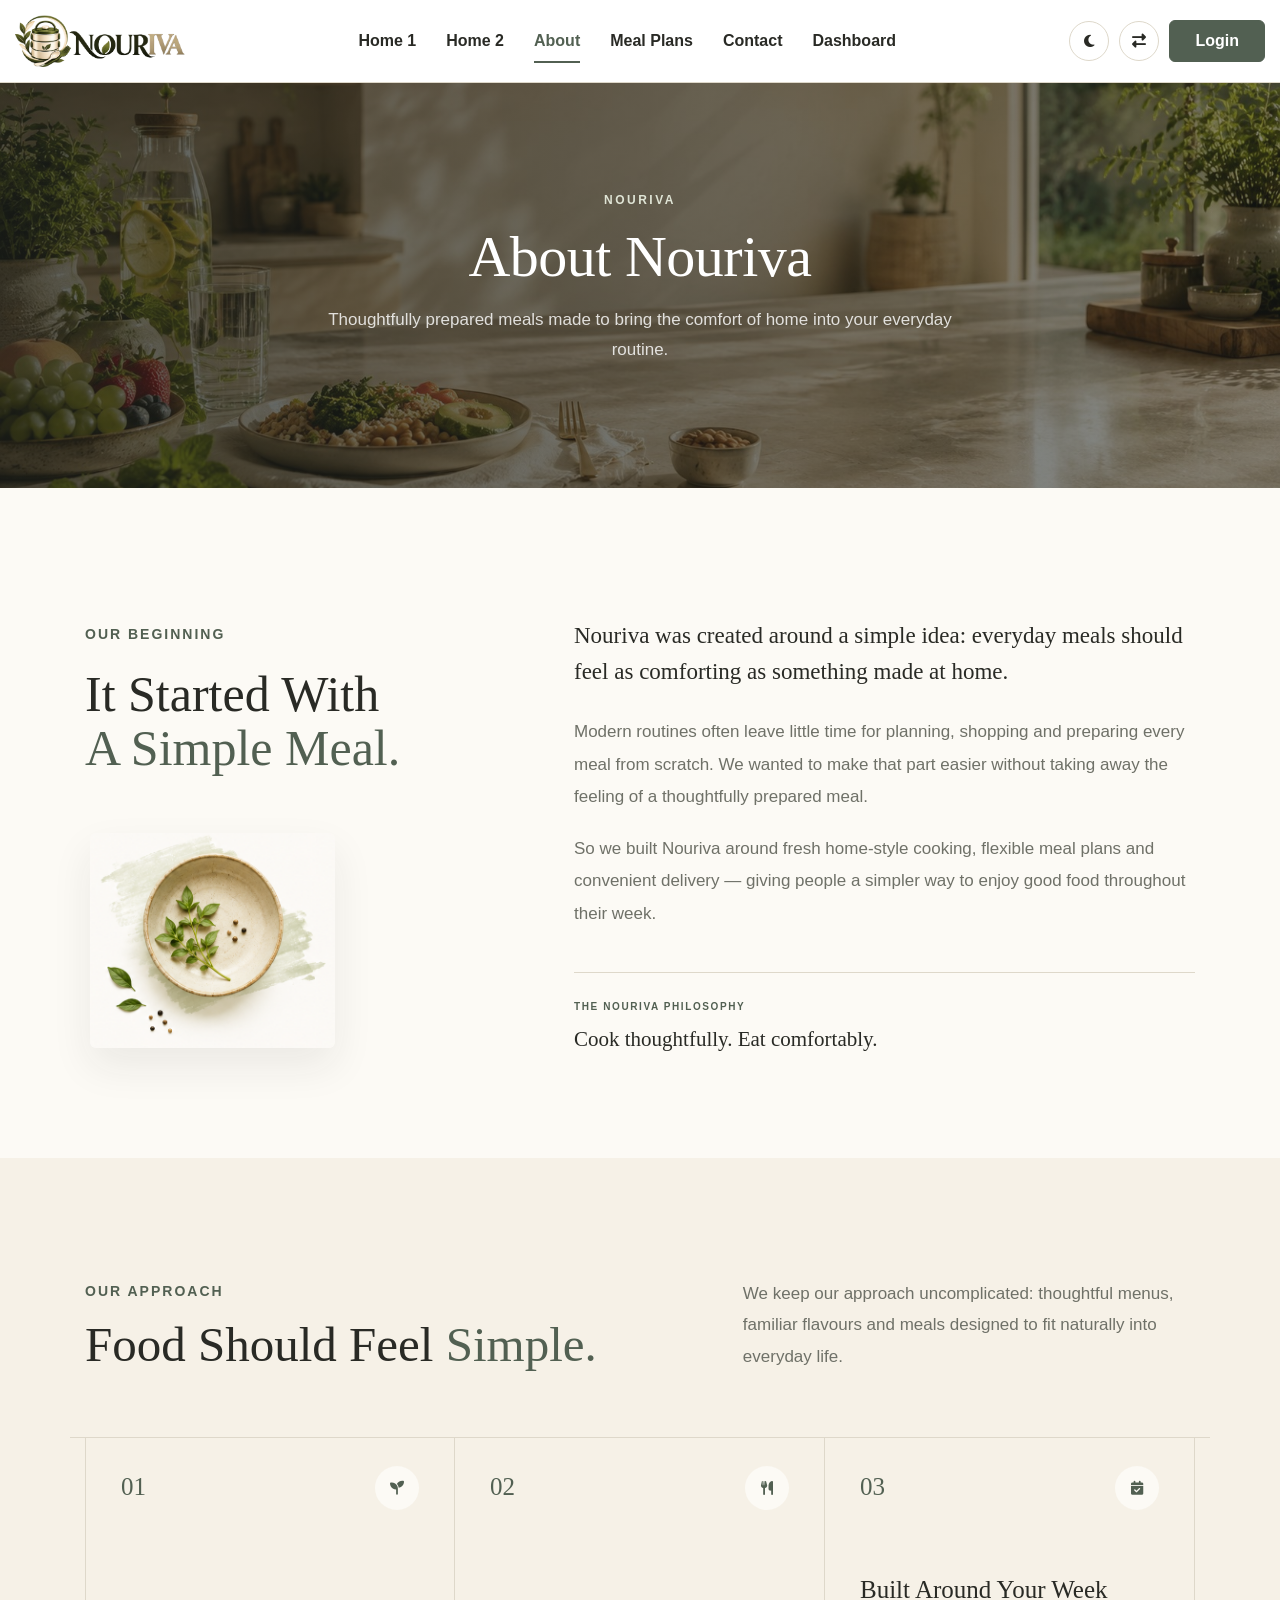
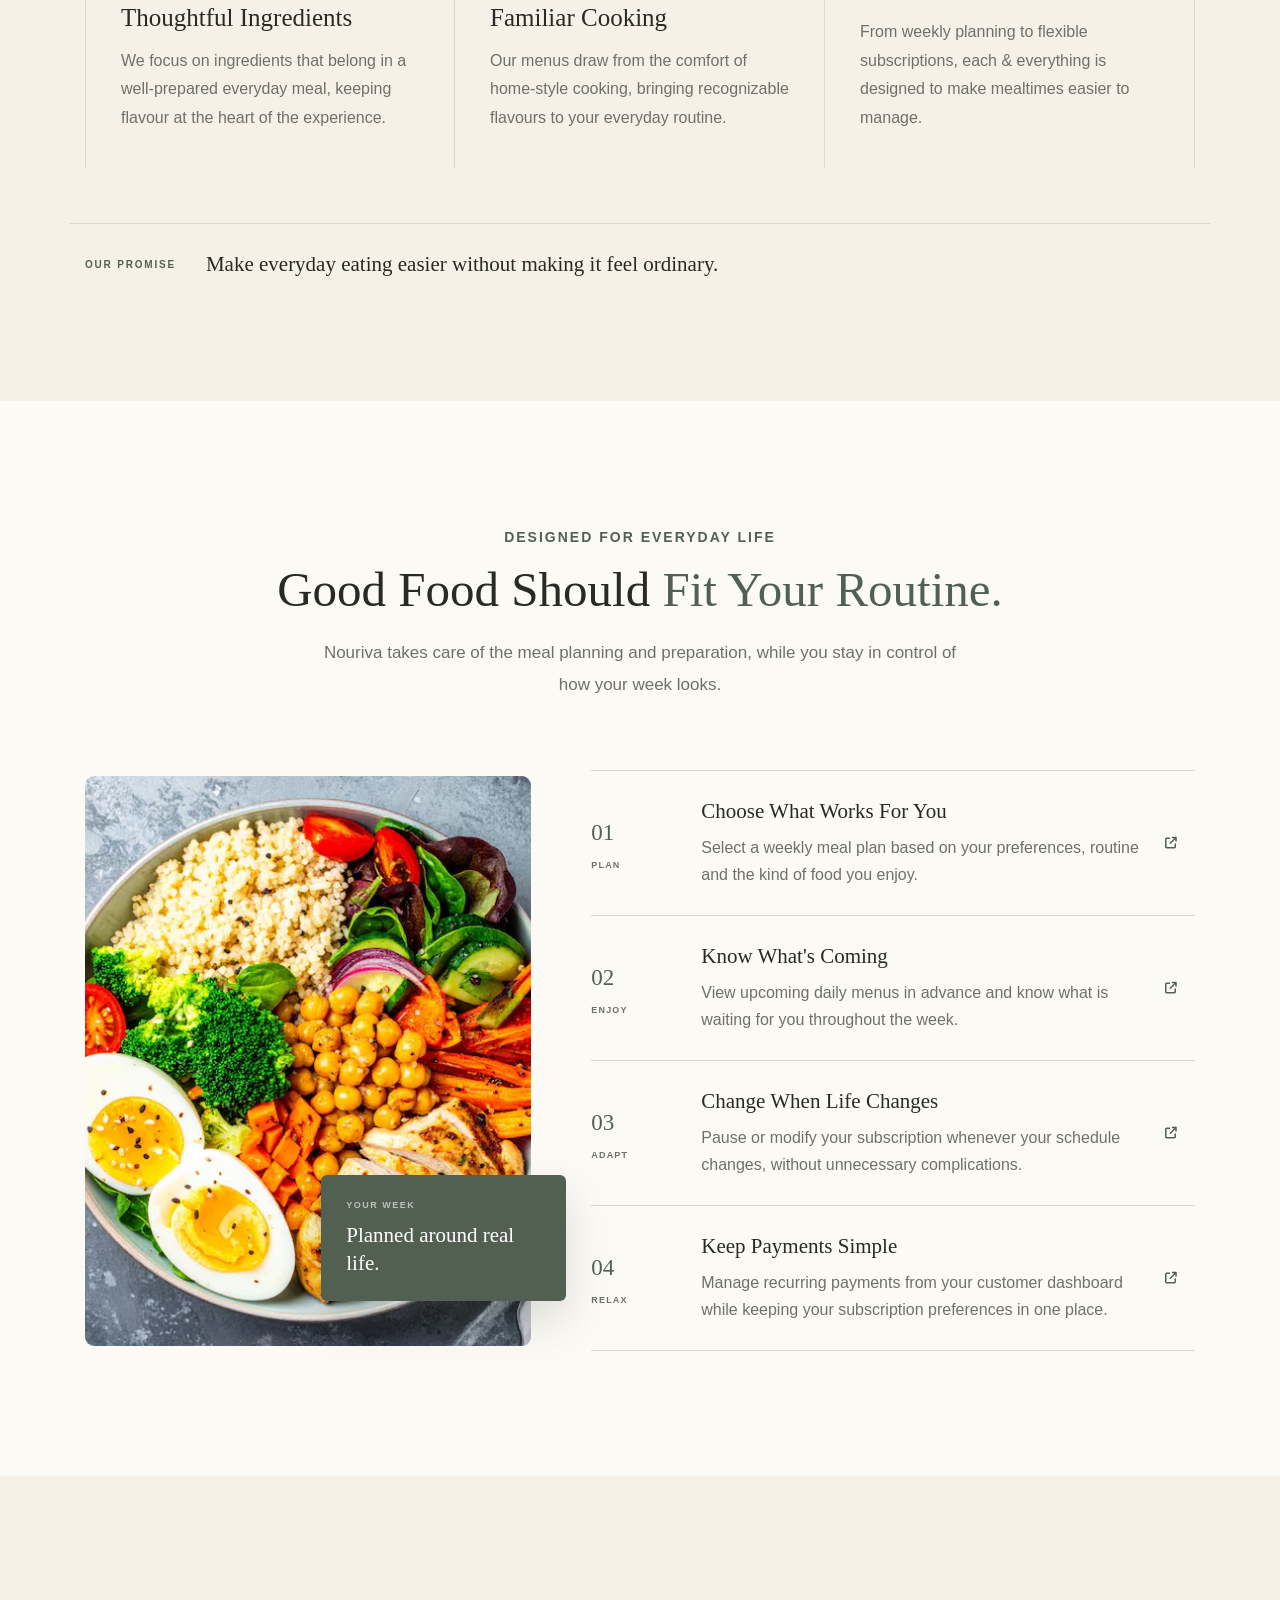
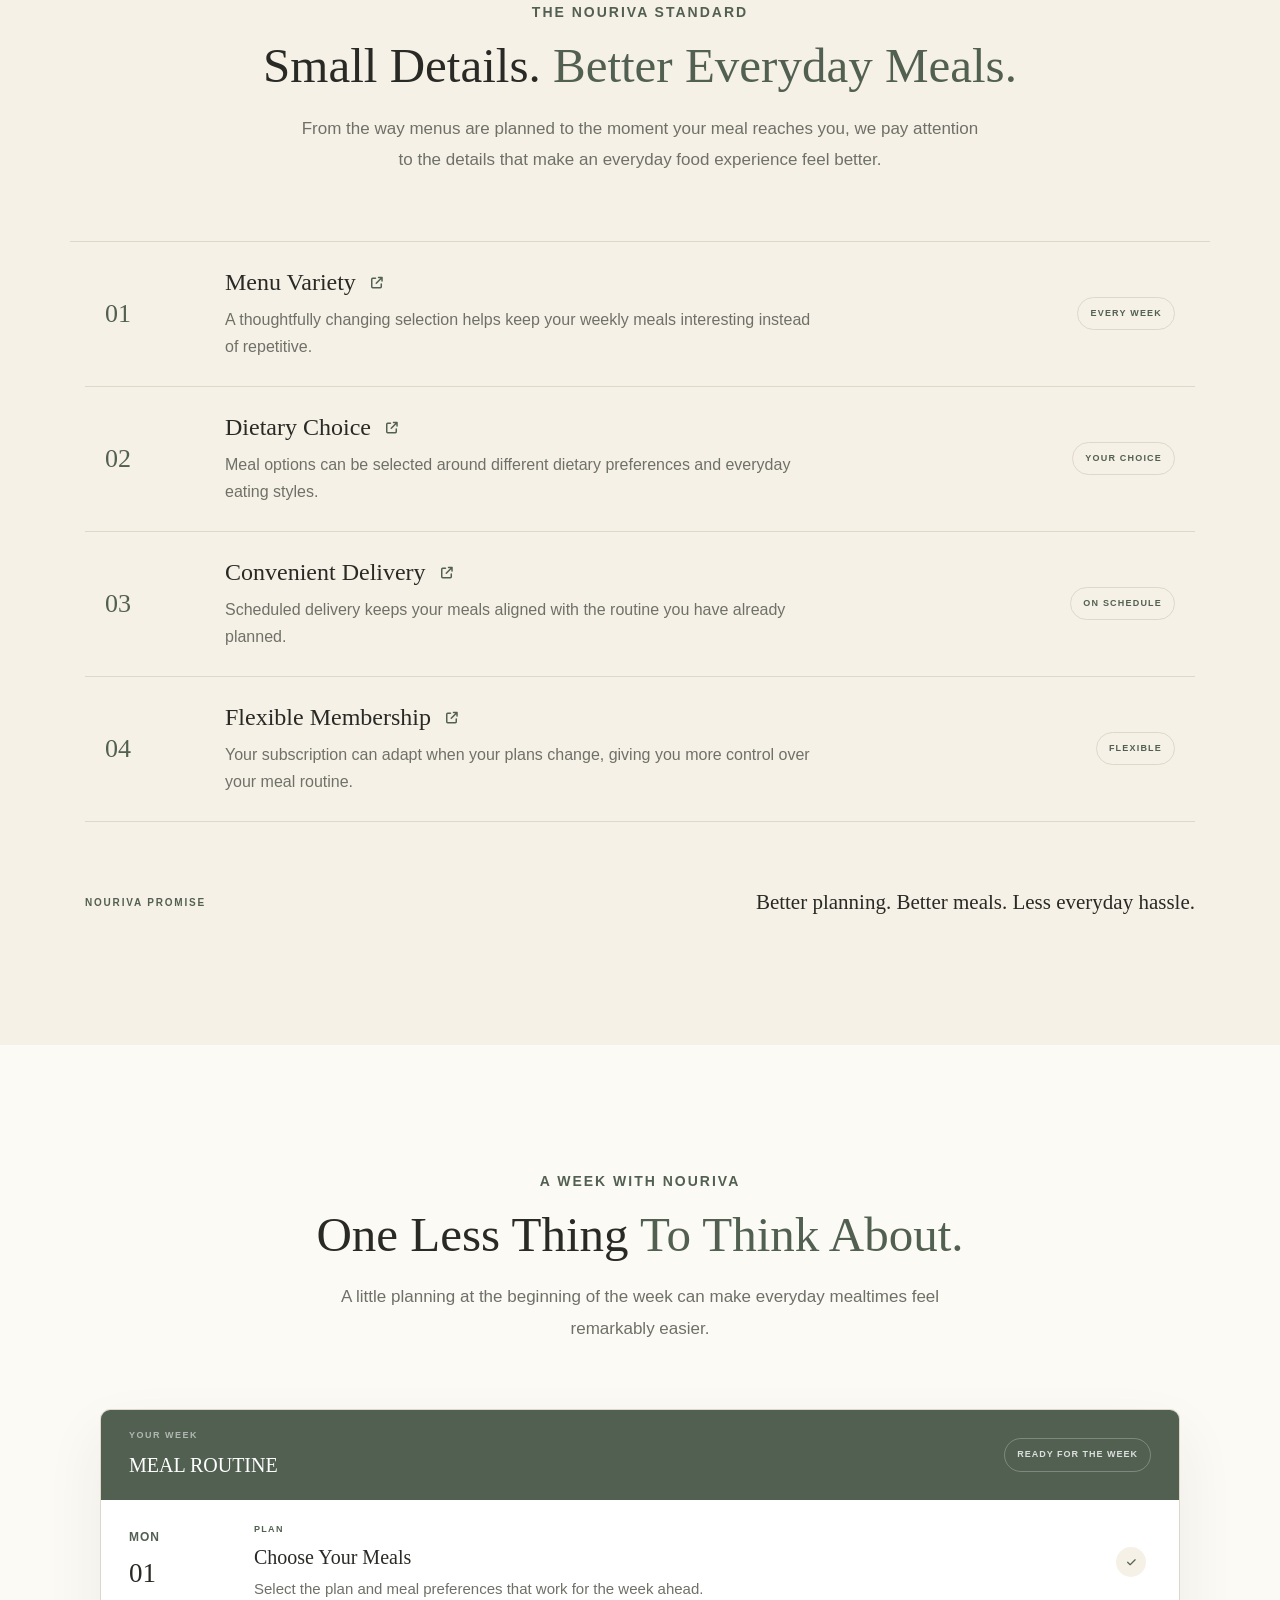
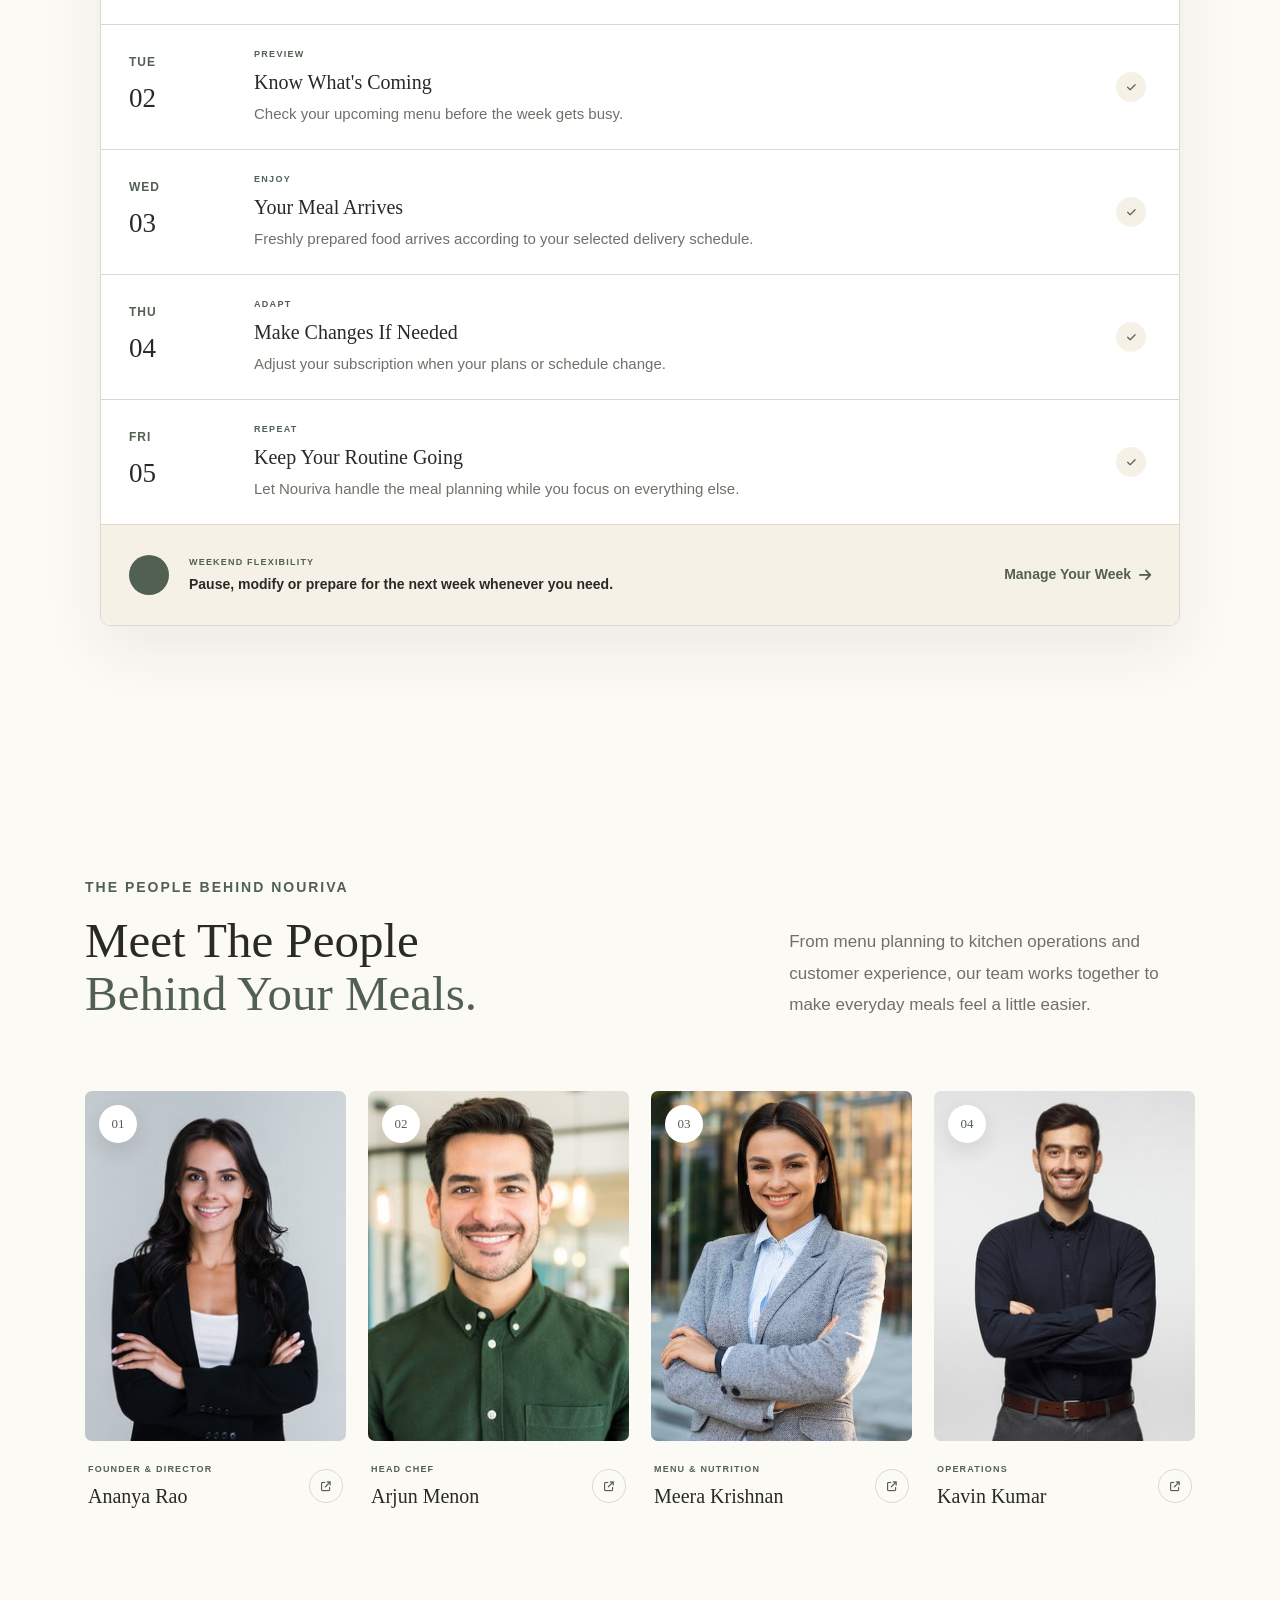
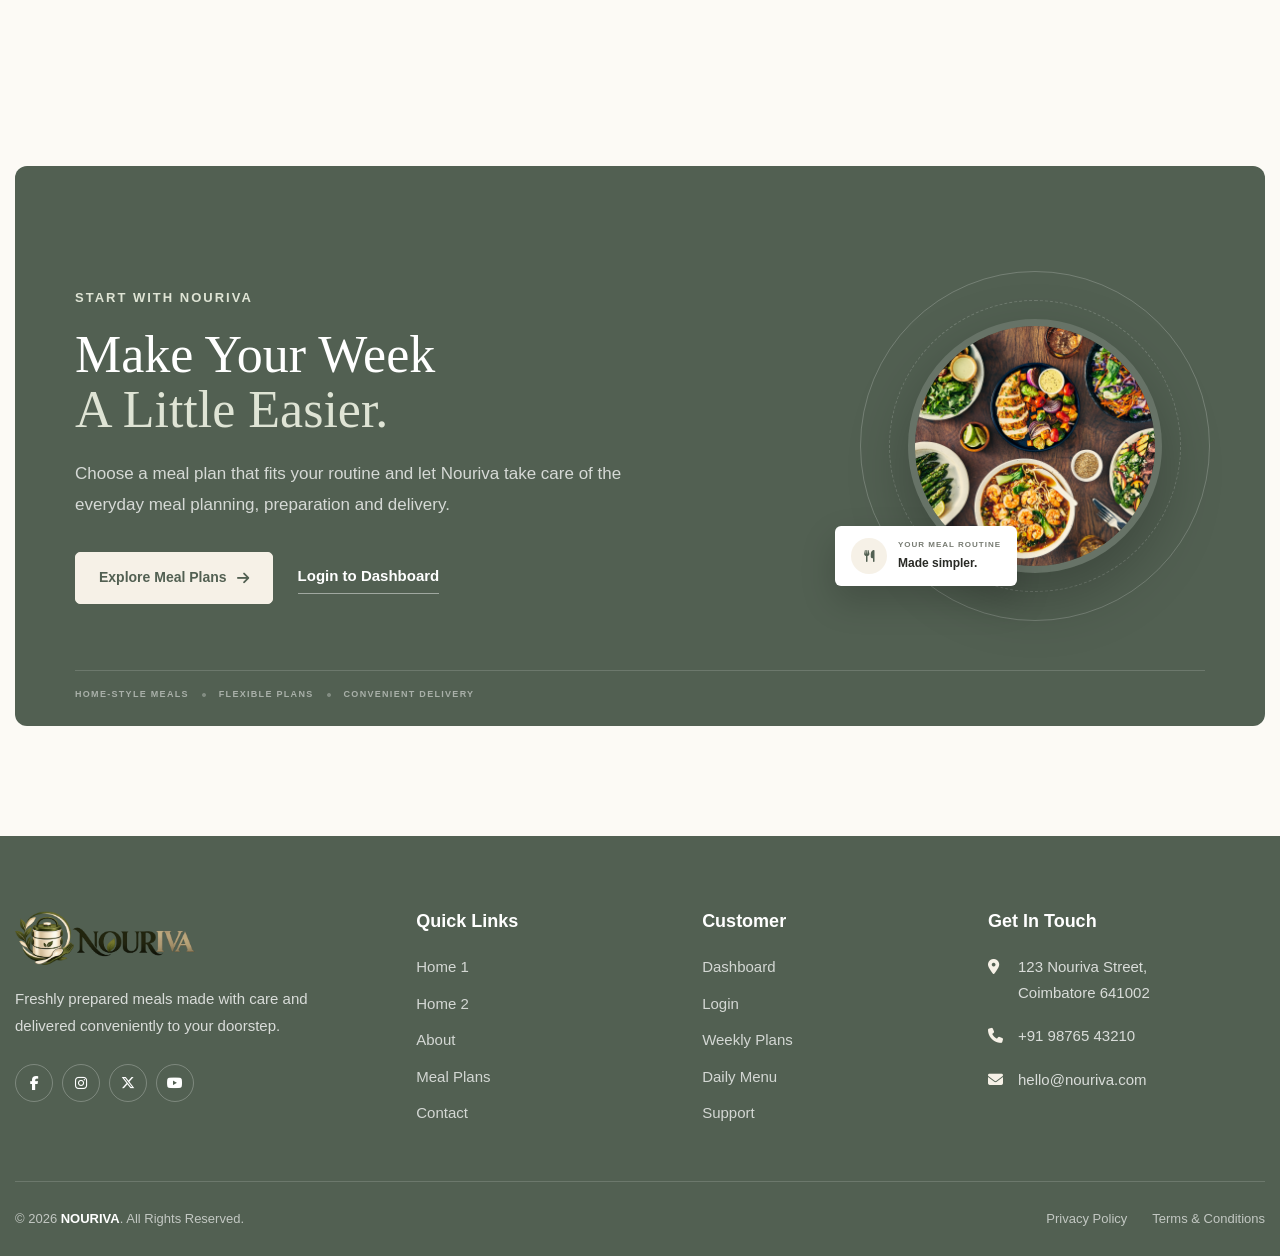
==== commit a4a12ef5: "Add files via upload" ====
--- a/about.html
+++ b/about.html
@@ -224,20 +224,8 @@
 
         </div>
 
-
-        <!-- Bottom Statement -->
-        <div class="about-beginning-statement">
-
-            <span>01</span>
-
-            <p>
-                We don't want to replace the feeling of home cooking.
-                We want to make it easier to keep that feeling in your life.
-            </p>
-
-        </div>
-
     </section>
+
     <!-- =========================================
      ABOUT - OUR BEGINNING END
 ========================================= -->
@@ -1085,21 +1073,8 @@
 
         </div>
 
-
-        <div class="nouriva-team-bottom">
-
-            <span>
-                ONE KITCHEN. ONE TEAM. ONE SHARED STANDARD.
-            </span>
-
-            <p>
-                Every role matters when the goal is making everyday
-                meals better.
-            </p>
-
-        </div>
-
     </section>
+
     <!-- =========================================
      ABOUT - TEAM SECTION END
 ========================================= -->
@@ -1371,6 +1346,7 @@
     <!-- Bootstrap JS -->
     <script src="https://cdn.jsdelivr.net/npm/bootstrap@5.3.3/dist/js/bootstrap.bundle.min.js"></script>
 
+    <script src="js/animations.js"></script>
     <!-- Main JS -->
     <script src="js/main.js"></script>
 
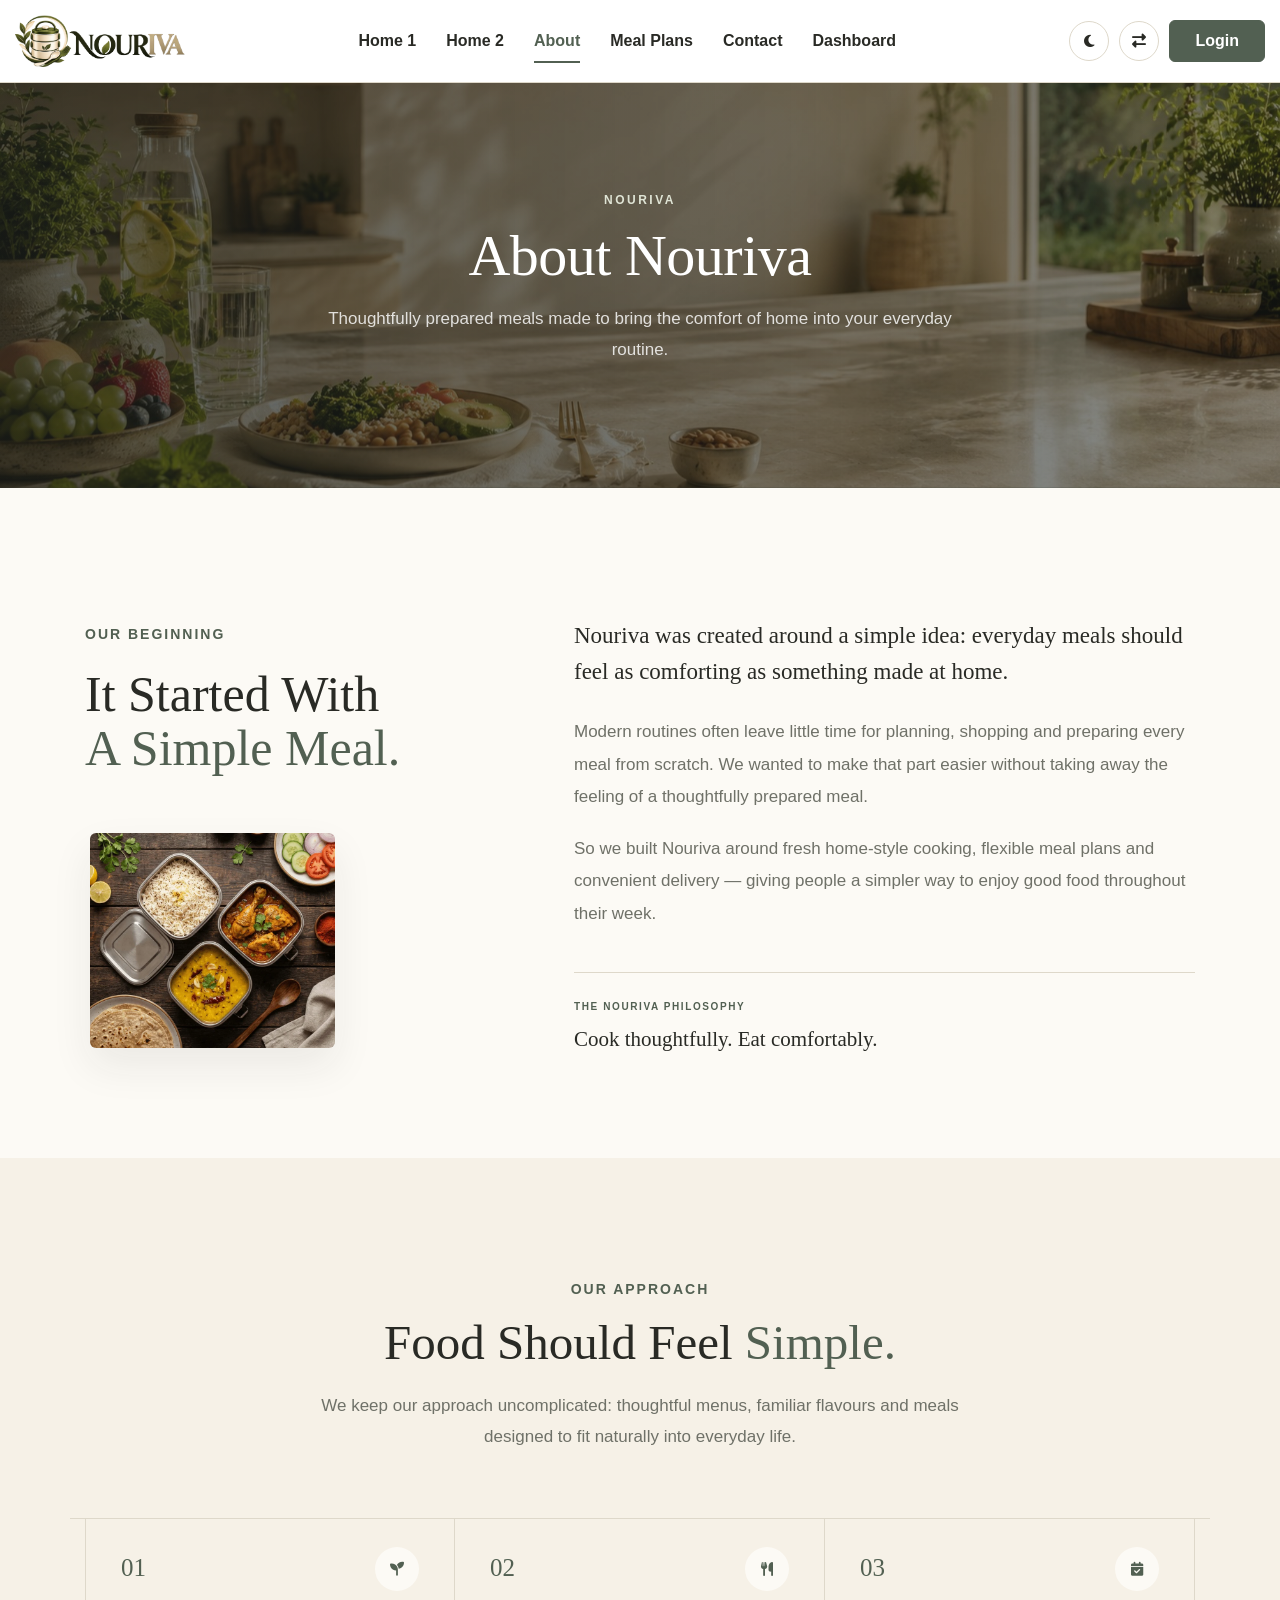
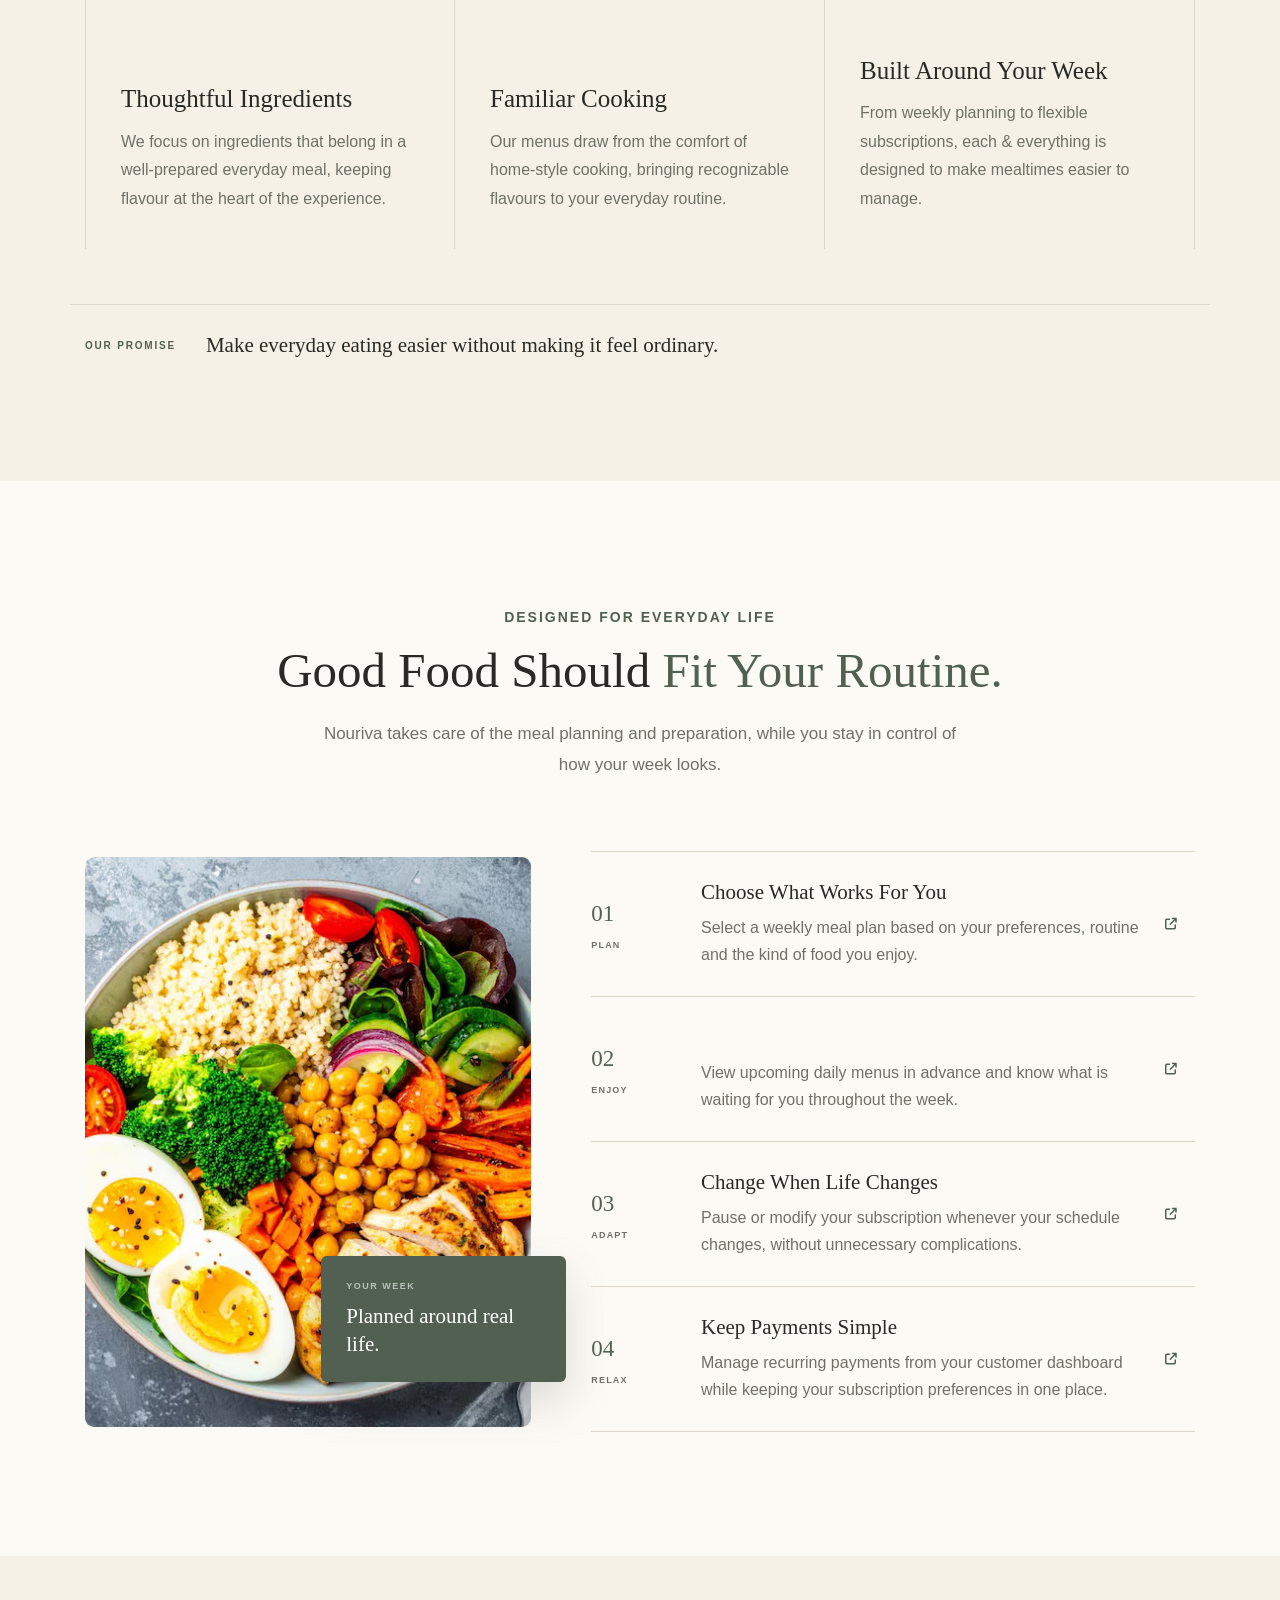
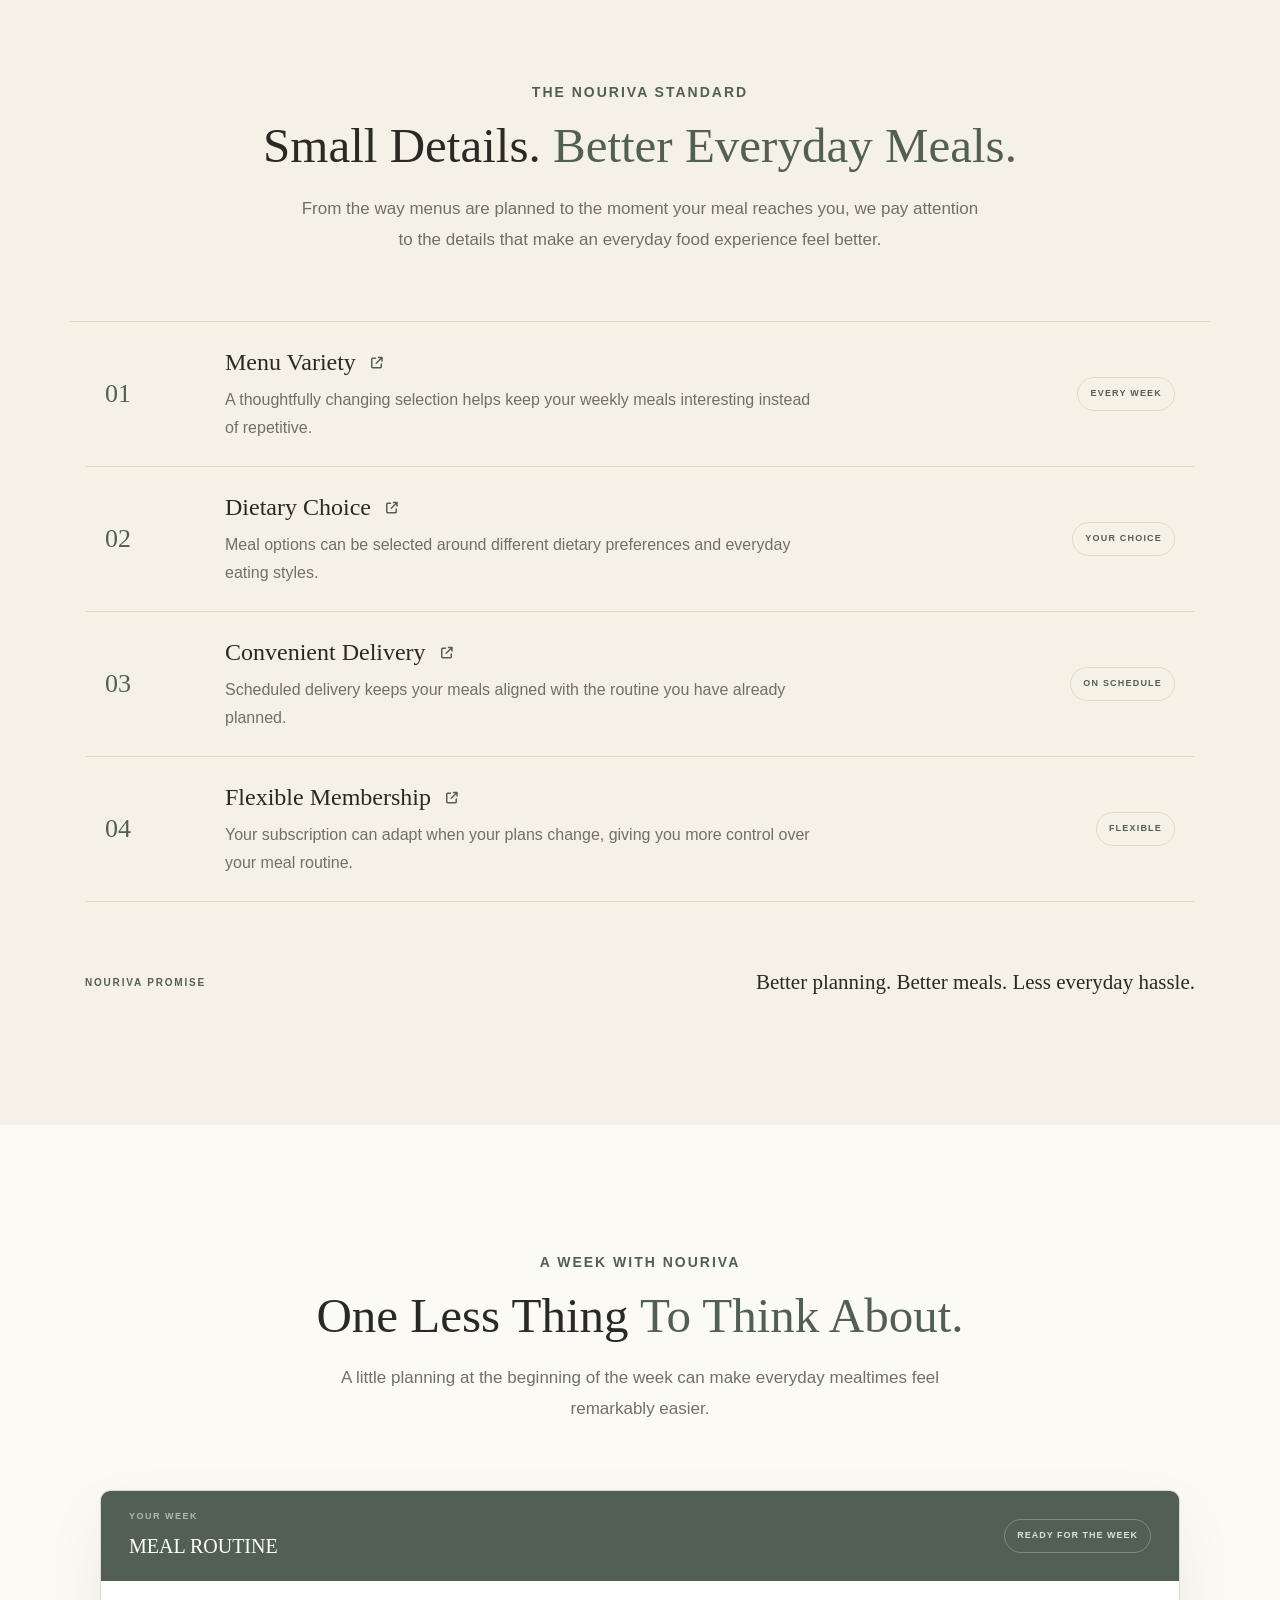
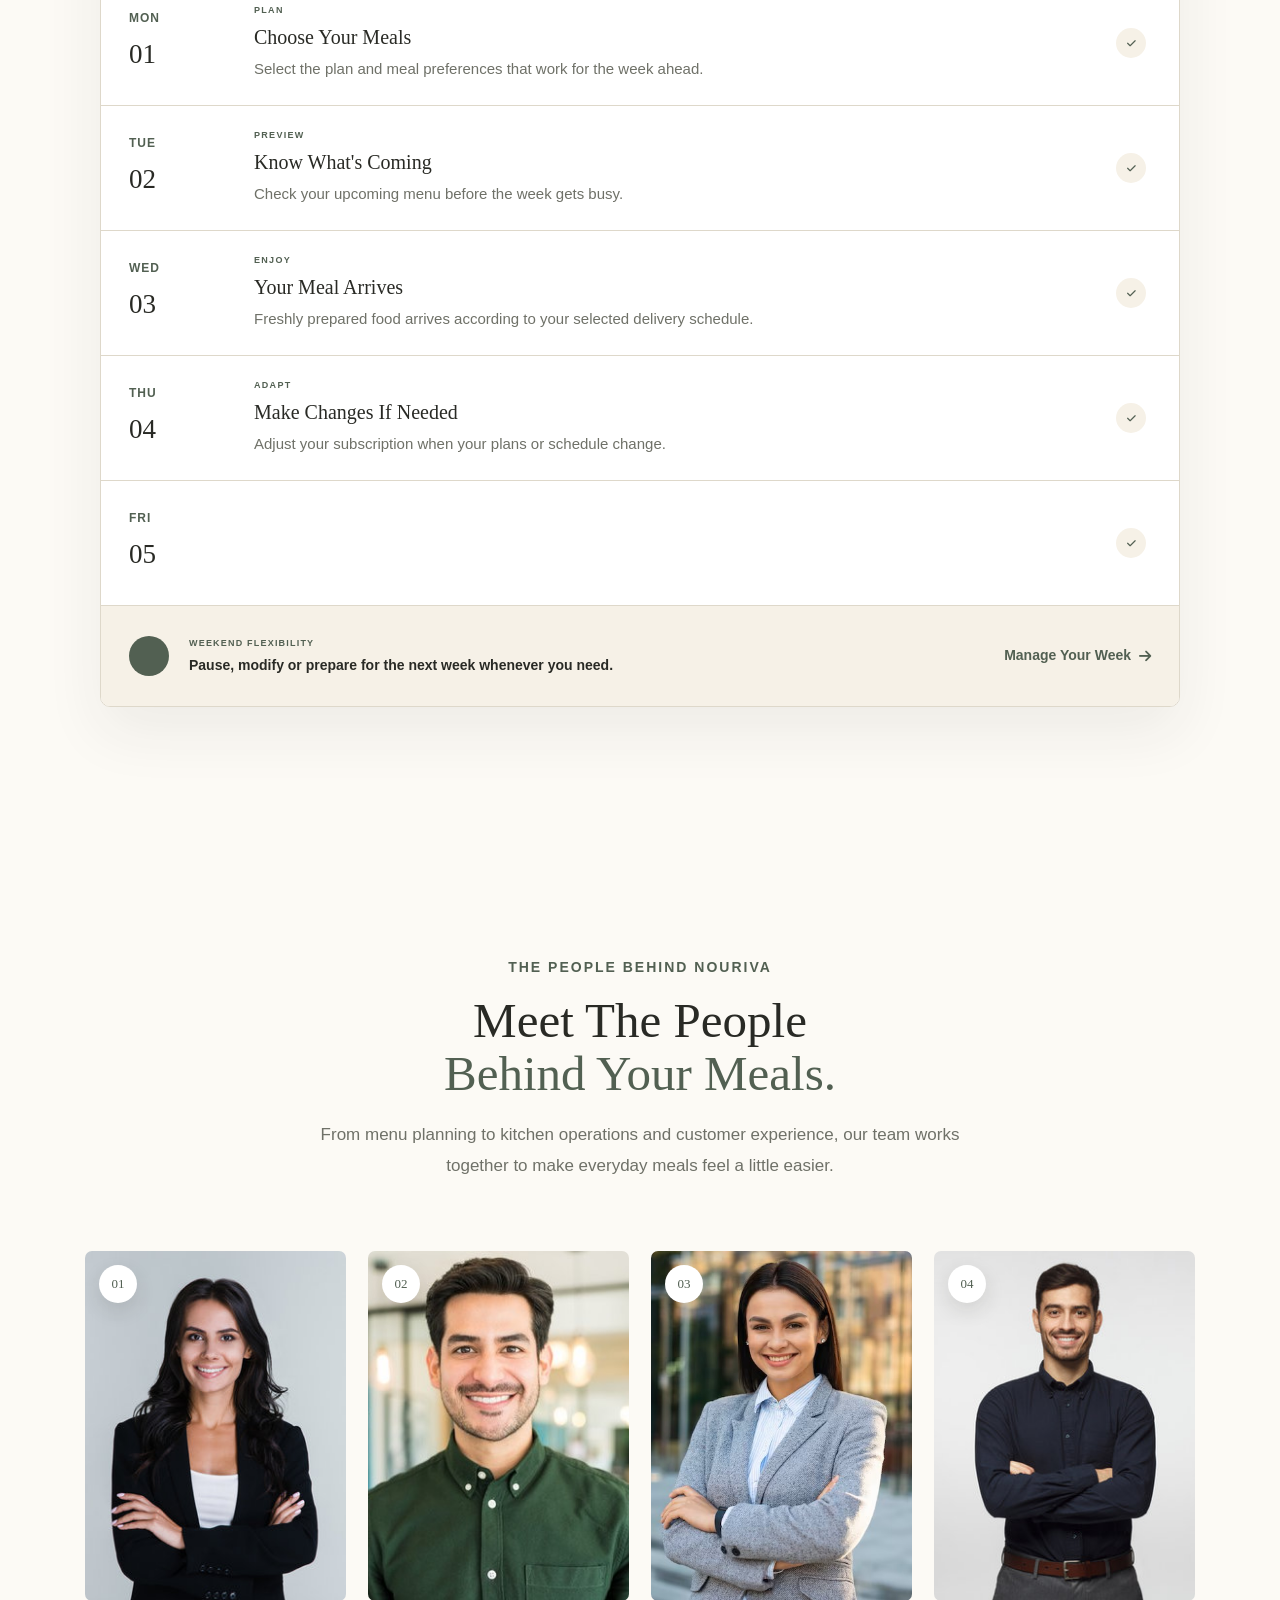
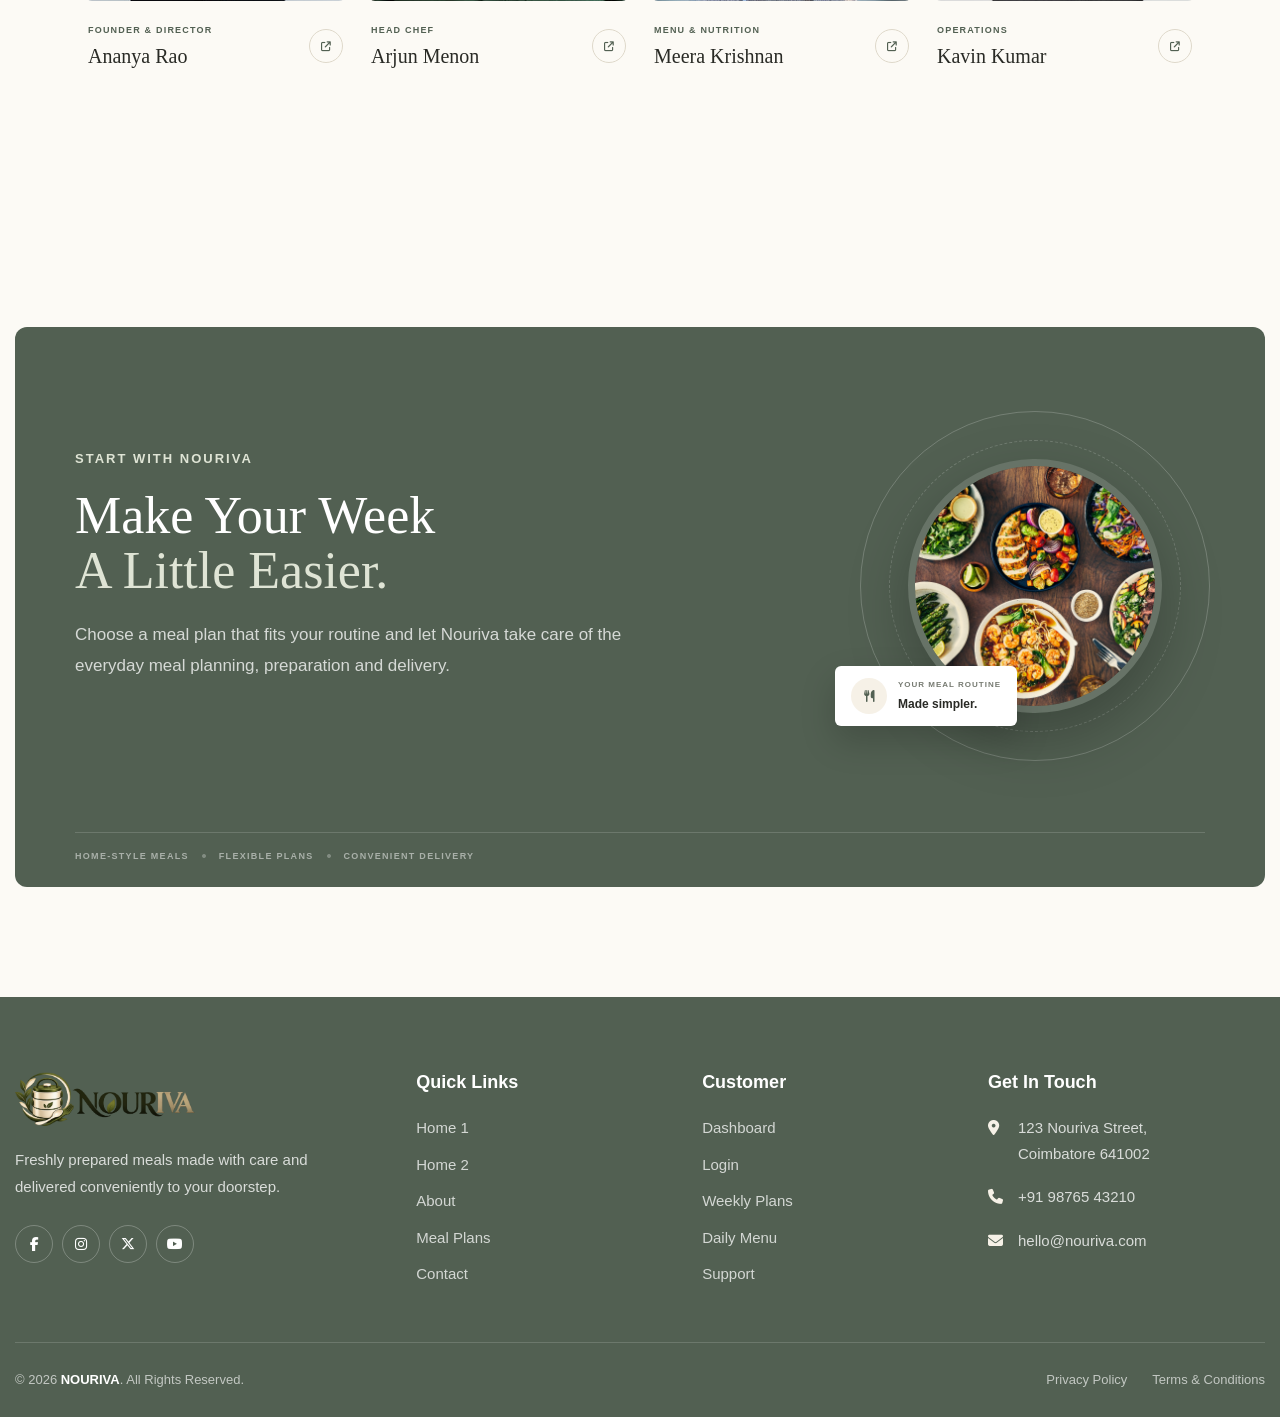
==== commit 80924c95: "Add files via upload" ====
--- a/about.html
+++ b/about.html
@@ -1113,12 +1113,6 @@
 
                     </a>
 
-                    <a href="login.html" class="about-final-cta-secondary">
-
-                        Login to Dashboard
-
-                    </a>
-
                 </div>
 
             </div>
--- a/css/style.css
+++ b/css/style.css
@@ -3784,7 +3784,7 @@
 
     object-fit: cover;
 
-    object-position: center;
+    object-position: right center;
 }
 
 
@@ -5066,16 +5066,12 @@
 
 .h2-collection-heading {
     width: 100%;
-    max-width: 1320px;
+    max-width: 760px;
 
     margin: 0 auto 55px;
     padding: 0 15px;
 
-    display: flex;
-    align-items: flex-end;
-    justify-content: space-between;
-
-    gap: 60px;
+    text-align: center;
 }
 
 
@@ -5094,7 +5090,7 @@
 
 
 .h2-collection-heading h2 {
-    margin: 0;
+    margin-bottom: 18px;
 
     font-size: 52px;
     line-height: 1.1;
@@ -5107,9 +5103,9 @@
 
 
 .h2-collection-heading>p {
-    max-width: 450px;
-
-    margin: 0;
+    max-width: 600px;
+
+    margin: 0 auto;
 
     color: var(--text-light);
 
@@ -5482,6 +5478,23 @@
     transform: perspective(1200px) rotateX(0deg) translateY(-5px);
 }
 
+.h2-dashboard-preview--image {
+    aspect-ratio: 3 / 2;
+    line-height: 0;
+}
+
+.h2-dashboard-preview--image>img {
+    width: 100%;
+    height: 100%;
+    display: block;
+    object-fit: cover;
+    object-position: center;
+}
+
+.h2-dashboard-preview--image> :not(img) {
+    display: none;
+}
+
 
 /* =========================================================
    DASHBOARD TOPBAR
@@ -7404,19 +7417,13 @@
 
 .about-approach-header {
     width: 100%;
-    max-width: 1320px;
+    max-width: 820px;
 
     margin: 0 auto 65px;
 
     padding: 0 15px;
 
-    display: grid;
-
-    grid-template-columns: 1fr 0.75fr;
-
-    align-items: end;
-
-    gap: 80px;
+    text-align: center;
 }
 
 
@@ -7436,7 +7443,7 @@
 
 
 .about-approach-title h2 {
-    margin: 0;
+    margin-bottom: 20px;
 
     font-size: 55px;
 
@@ -7450,9 +7457,9 @@
 
 
 .about-approach-header>p {
-    max-width: 480px;
-
-    margin: 0;
+    max-width: 650px;
+
+    margin: 0 auto;
 
     color: var(--text-light);
 
@@ -8625,11 +8632,19 @@
 
     display: grid;
 
-    grid-template-columns: 1fr 0.65fr;
-
-    align-items: end;
-
-    gap: 80px;
+    grid-template-columns: 1fr;
+
+    justify-items: center;
+
+    gap: 18px;
+
+    text-align: center;
+}
+
+
+.nouriva-team-heading>div {
+    width: 100%;
+    max-width: 650px;
 }
 
 
@@ -8649,7 +8664,7 @@
 
 
 .nouriva-team-heading h2 {
-    max-width: 650px;
+    max-width: none;
 
     margin: 0;
 
@@ -8667,7 +8682,7 @@
 
 
 .nouriva-team-heading>p {
-    max-width: 470px;
+    max-width: 650px;
 
     margin: 0;
 
@@ -9037,8 +9052,6 @@
     font-size: 14px;
 
     font-weight: 800;
-
-    transition: var(--transition);
 }
 
 
@@ -9048,19 +9061,10 @@
     border-color: var(--white);
 
     color: var(--primary-color);
-
-    transform: translateY(-3px);
-}
-
-
-.about-final-cta-primary i {
-    transition: var(--transition);
-}
-
-
-.about-final-cta-primary:hover i {
-    transform: translateX(5px);
-}
+}
+
+
+.about-final-cta-primary i {}
 
 
 .about-final-cta-secondary {
@@ -9073,8 +9077,6 @@
     border-bottom: 1px solid rgba(255, 255, 255, 0.45);
 
     padding-bottom: 5px;
-
-    transition: var(--transition);
 }
 
 
@@ -9093,12 +9095,12 @@
     position: absolute;
 
     right: 75px;
-    top: 50%;
+    top: 40%;
 
     width: 390px;
     height: 390px;
 
-    transform: translateY(-50%);
+    transform: translateY(-40%);
 
     z-index: 2;
 }
@@ -9151,13 +9153,7 @@
     display: block;
 
     object-fit: cover;
-
-    transition: transform 0.7s ease;
-}
-
-
-.about-final-cta-inner:hover .about-final-cta-image img {
-    transform: scale(1.06);
+    object-position: center 28%;
 }
 
 
@@ -9535,11 +9531,19 @@
 
     display: grid;
 
-    grid-template-columns: 1fr 0.6fr;
-
-    align-items: end;
-
-    gap: 70px;
+    grid-template-columns: 1fr;
+
+    justify-items: center;
+
+    gap: 18px;
+
+    text-align: center;
+}
+
+
+.weekly-plans-header>div {
+    width: 100%;
+    max-width: 700px;
 }
 
 
@@ -9559,7 +9563,7 @@
 
 
 .weekly-plans-header h2 {
-    max-width: 700px;
+    max-width: none;
 
     margin: 0;
 
@@ -9577,7 +9581,7 @@
 
 
 .weekly-plans-header>p {
-    max-width: 470px;
+    max-width: 650px;
 
     margin: 0;
 
@@ -9668,8 +9672,8 @@
 .weekly-plan-featured-badge {
     position: absolute;
 
-    top: 0;
-    left: 50%;
+    top: -10px;
+    left: 38%;
 
     transform: translate(-50%, -50%);
 
@@ -10304,6 +10308,47 @@
     font-size: 15px;
 
     line-height: 1.6;
+}
+
+
+.weekly-menu-meal {
+    display: flow-root;
+}
+
+
+.weekly-menu-meal-thumb {
+    float: left;
+
+    width: 72px;
+    height: 72px;
+
+    margin: 4px 14px 10px 0;
+
+    border: 1px solid rgba(132, 102, 60, 0.10);
+
+    border-radius: 16px;
+
+    object-fit: cover;
+
+    background-color: var(--bg-color);
+
+    box-shadow: 0 10px 24px rgba(74, 56, 36, 0.08);
+}
+
+
+html[dir="rtl"] .weekly-menu-meal-thumb {
+    float: right;
+
+    margin: 4px 0 10px 14px;
+}
+
+
+html[data-theme="dark"] .weekly-menu-meal-thumb {
+    border-color: rgba(255, 255, 255, 0.08);
+
+    background-color: #1c201a;
+
+    box-shadow: 0 10px 24px rgba(0, 0, 0, 0.24);
 }
 
 
@@ -19552,7 +19597,6 @@
 
     .weekly-plans-header {
         max-width: 960px;
-        grid-template-columns: 1fr 0.65fr;
         gap: 45px;
     }
 
@@ -19922,6 +19966,13 @@
 
     .weekly-menu-meal p {
         font-size: 14px;
+    }
+
+    .weekly-menu-meal-thumb {
+        width: 64px;
+        height: 64px;
+        margin: 3px 12px 8px 0;
+        border-radius: 14px;
     }
 
     .weekly-menu-footer {
@@ -20294,6 +20345,13 @@
         font-size: 13px;
     }
 
+    .weekly-menu-meal-thumb {
+        width: 56px;
+        height: 56px;
+        margin: 2px 10px 7px 0;
+        border-radius: 13px;
+    }
+
     .weekly-menu-diet {
         grid-column: 2;
         justify-self: start;
@@ -20805,6 +20863,13 @@
     .weekly-menu-meal p {
         font-size: 12px;
         line-height: 1.55;
+    }
+
+    .weekly-menu-meal-thumb {
+        width: 50px;
+        height: 50px;
+        margin: 2px 8px 6px 0;
+        border-radius: 12px;
     }
 
     .weekly-menu-diet {
@@ -27962,4 +28027,761 @@
         transform: none !important;
     }
 
+}
+
+/* =========================================================
+   NOURIVA MOTION SYSTEM
+========================================================= */
+
+html.reveal-ready .reveal {
+    opacity: 0;
+    transform:
+        translate3d(var(--reveal-x, 0),
+            var(--reveal-y, 24px),
+            0) scale(var(--reveal-scale, 1));
+    transition:
+        opacity 500ms ease-out,
+        transform 500ms ease-out;
+    transition-delay: var(--reveal-delay, 0ms);
+    will-change: opacity, transform;
+}
+
+html.reveal-ready .reveal.reveal-up {
+    --reveal-x: 0px;
+    --reveal-y: 24px;
+    --reveal-scale: 1;
+}
+
+html.reveal-ready .reveal.reveal-left {
+    --reveal-x: -24px;
+    --reveal-y: 0px;
+    --reveal-scale: 1;
+}
+
+html[dir="rtl"].reveal-ready .reveal.reveal-left {
+    --reveal-x: 24px;
+}
+
+html.reveal-ready .reveal.reveal-right {
+    --reveal-x: 24px;
+    --reveal-y: 0px;
+    --reveal-scale: 1;
+}
+
+html[dir="rtl"].reveal-ready .reveal.reveal-right {
+    --reveal-x: -24px;
+}
+
+html.reveal-ready .reveal.reveal-scale {
+    --reveal-x: 0px;
+    --reveal-y: 0px;
+    --reveal-scale: 0.985;
+}
+
+html.reveal-ready .reveal.is-visible {
+    opacity: 1;
+    transform:
+        translate3d(0px, 0px, 0) scale(1);
+}
+
+html.reveal-ready .stagger-item {
+    transition-delay: var(--reveal-delay, 0ms);
+}
+
+html.reveal-ready .counter {
+    display: inline-block;
+    white-space: nowrap;
+}
+
+@media (prefers-reduced-motion: reduce) {
+
+    html.reveal-ready .reveal,
+    html.reveal-ready .reveal.is-visible,
+    html.reveal-ready .stagger-item {
+        opacity: 1 !important;
+        transform: none !important;
+        transition: none !important;
+    }
+
+    html.reveal-ready .counter {
+        transition: none !important;
+    }
+}
+
+/* =========================================================
+   STRONG OVERRIDE - HOME 2 FINAL CTA FOOD VISUAL
+   Keep food image vertically centered
+========================================================= */
+
+.nouriva-h2-final .h2-final-panel {
+    position: relative !important;
+    overflow: hidden !important;
+}
+
+.nouriva-h2-final .h2-final-visual {
+    position: absolute !important;
+
+    top: 50% !important;
+    right: 65px !important;
+
+    width: 430px !important;
+    height: 430px !important;
+
+    margin: 0 !important;
+
+    transform: translateY(-50%) !important;
+
+    z-index: 5 !important;
+}
+
+.nouriva-h2-final .h2-final-food {
+    position: absolute !important;
+
+    inset: 42px !important;
+
+    width: auto !important;
+    height: auto !important;
+
+    margin: 0 !important;
+}
+
+/* Desktop / tablet */
+@media (min-width: 992px) {
+
+    .nouriva-h2-final .h2-final-visual {
+        top: 50% !important;
+        right: 65px !important;
+        transform: translateY(-50%) !important;
+    }
+}
+
+/* =========================================================
+   STRONG OVERRIDE
+   HOME 2 FINAL CTA
+   iPAD MINI + iPAD PRO
+   768px - 1199px
+========================================================= */
+
+@media (min-width: 768px) and (max-width: 1199px) {
+
+    /* CTA section */
+    .nouriva-h2-final {
+        width: 100% !important;
+        padding: 55px 25px !important;
+        overflow: hidden !important;
+    }
+
+    /* Main panel */
+    .nouriva-h2-final .h2-final-panel {
+        width: 100% !important;
+        max-width: 100% !important;
+
+        min-height: auto !important;
+
+        display: flex !important;
+        flex-direction: column !important;
+        align-items: center !important;
+
+        padding: 55px 45px 60px !important;
+
+        overflow: hidden !important;
+    }
+
+    /* =====================================================
+       TEXT CONTENT
+    ===================================================== */
+
+    .nouriva-h2-final .h2-final-copy {
+        position: relative !important;
+
+        width: 100% !important;
+        max-width: 680px !important;
+
+        margin: 0 auto !important;
+        padding: 0 !important;
+
+        text-align: center !important;
+
+        z-index: 10 !important;
+    }
+
+    .nouriva-h2-final .h2-final-label {
+        display: block !important;
+        text-align: center !important;
+    }
+
+    .nouriva-h2-final .h2-final-copy h2 {
+        width: 100% !important;
+        max-width: 620px !important;
+
+        margin-left: auto !important;
+        margin-right: auto !important;
+
+        font-size: 42px !important;
+        line-height: 1.1 !important;
+
+        text-align: center !important;
+    }
+
+    .nouriva-h2-final .h2-final-copy p {
+        width: 100% !important;
+        max-width: 560px !important;
+
+        margin-left: auto !important;
+        margin-right: auto !important;
+
+        font-size: 15px !important;
+        line-height: 1.7 !important;
+
+        text-align: center !important;
+    }
+
+    /* Buttons */
+    .nouriva-h2-final .h2-final-actions {
+        display: flex !important;
+        align-items: center !important;
+        justify-content: center !important;
+
+        flex-wrap: wrap !important;
+
+        gap: 18px !important;
+
+        margin-top: 25px !important;
+    }
+
+
+    /* =====================================================
+       FOOD VISUAL
+       REMOVE ABSOLUTE POSITION
+    ===================================================== */
+
+    .nouriva-h2-final .h2-final-visual {
+        position: relative !important;
+
+        top: auto !important;
+        right: auto !important;
+        left: auto !important;
+        bottom: auto !important;
+
+        transform: none !important;
+
+        width: 340px !important;
+        height: 340px !important;
+
+        margin: 45px auto 0 !important;
+
+        flex-shrink: 0 !important;
+
+        z-index: 4 !important;
+    }
+
+
+    /* Food image */
+    .nouriva-h2-final .h2-final-food {
+        position: absolute !important;
+
+        inset: 35px !important;
+
+        width: auto !important;
+        height: auto !important;
+
+        margin: 0 !important;
+    }
+
+    .nouriva-h2-final .h2-final-food img {
+        width: 100% !important;
+        height: 100% !important;
+
+        object-fit: cover !important;
+    }
+
+
+    /* Outer ring */
+    .nouriva-h2-final .h2-final-image-ring {
+        position: absolute !important;
+        inset: 0 !important;
+    }
+
+
+    /* Floating tag */
+    .nouriva-h2-final .h2-final-floating-tag {
+        left: 0 !important;
+        bottom: 25px !important;
+
+        z-index: 8 !important;
+    }
+
+
+    /* Bottom brand line */
+    .nouriva-h2-final .h2-final-bottom {
+        position: relative !important;
+
+        left: auto !important;
+        right: auto !important;
+        bottom: auto !important;
+
+        width: 100% !important;
+
+        margin-top: 40px !important;
+
+        justify-content: center !important;
+
+        flex-wrap: wrap !important;
+
+        text-align: center !important;
+
+        z-index: 10 !important;
+    }
+}
+
+
+/* =========================================================
+   iPAD MINI
+   768px - 991px
+========================================================= */
+
+@media (min-width: 768px) and (max-width: 991px) {
+
+    .nouriva-h2-final .h2-final-panel {
+        padding: 45px 35px 55px !important;
+    }
+
+    .nouriva-h2-final .h2-final-copy h2 {
+        font-size: 38px !important;
+    }
+
+    .nouriva-h2-final .h2-final-visual {
+        width: 320px !important;
+        height: 320px !important;
+
+        margin-top: 40px !important;
+    }
+
+    .nouriva-h2-final .h2-final-food {
+        inset: 32px !important;
+    }
+}
+
+
+/* =========================================================
+   iPAD PRO
+   992px - 1199px
+========================================================= */
+
+@media (min-width: 992px) and (max-width: 1199px) {
+
+    .nouriva-h2-final .h2-final-panel {
+        padding: 60px 55px 65px !important;
+    }
+
+    .nouriva-h2-final .h2-final-copy {
+        max-width: 720px !important;
+    }
+
+    .nouriva-h2-final .h2-final-copy h2 {
+        font-size: 46px !important;
+    }
+
+    .nouriva-h2-final .h2-final-visual {
+        width: 380px !important;
+        height: 380px !important;
+
+        margin-top: 50px !important;
+    }
+
+    .nouriva-h2-final .h2-final-food {
+        inset: 38px !important;
+    }
+}
+
+/* =========================================================
+   HOME 2 CTA - MOBILE FINAL OVERRIDE
+   Prevent image/text overlap completely
+========================================================= */
+
+@media (max-width: 767px) {
+
+    /* Main CTA */
+    .nouriva-h2-final {
+        width: 100% !important;
+        padding: 20px 12px !important;
+        overflow: hidden !important;
+    }
+
+    .nouriva-h2-final .h2-final-panel {
+        position: relative !important;
+
+        width: 100% !important;
+        max-width: 100% !important;
+        min-height: 0 !important;
+        height: auto !important;
+
+        display: flex !important;
+        flex-direction: column !important;
+        align-items: center !important;
+
+        padding: 45px 22px 40px !important;
+
+        overflow: hidden !important;
+    }
+
+
+    /* =========================
+       TEXT - KEEP ABOVE IMAGE
+    ========================= */
+
+    .nouriva-h2-final .h2-final-copy {
+        position: relative !important;
+
+        width: 100% !important;
+        max-width: 100% !important;
+
+        margin: 0 !important;
+        padding: 0 !important;
+
+        text-align: center !important;
+
+        z-index: 20 !important;
+    }
+
+    .nouriva-h2-final .h2-final-label {
+        position: relative !important;
+        display: block !important;
+
+        margin-bottom: 16px !important;
+
+        text-align: center !important;
+    }
+
+    .nouriva-h2-final .h2-final-copy h2 {
+        position: relative !important;
+
+        width: 100% !important;
+        max-width: 300px !important;
+
+        margin: 0 auto 18px !important;
+
+        font-size: 32px !important;
+        line-height: 1.08 !important;
+
+        text-align: center !important;
+
+        z-index: 21 !important;
+    }
+
+    .nouriva-h2-final .h2-final-copy p {
+        position: relative !important;
+
+        width: 100% !important;
+        max-width: 300px !important;
+
+        margin: 0 auto !important;
+
+        font-size: 14px !important;
+        line-height: 1.65 !important;
+
+        text-align: center !important;
+
+        z-index: 21 !important;
+    }
+
+
+    /* =========================
+       BUTTONS
+    ========================= */
+
+    .nouriva-h2-final .h2-final-actions {
+        position: relative !important;
+
+        width: 100% !important;
+
+        display: flex !important;
+        flex-direction: column !important;
+        align-items: center !important;
+        justify-content: center !important;
+
+        gap: 14px !important;
+
+        margin: 25px 0 0 !important;
+
+        z-index: 30 !important;
+    }
+
+    .nouriva-h2-final .h2-final-actions>* {
+        position: relative !important;
+        z-index: 31 !important;
+    }
+
+
+    /* =========================
+       IMAGE - COMPLETELY BELOW
+       TEXT + BUTTONS
+    ========================= */
+
+    .nouriva-h2-final .h2-final-visual {
+        position: relative !important;
+
+        top: auto !important;
+        right: auto !important;
+        left: auto !important;
+        bottom: auto !important;
+
+        transform: none !important;
+
+        width: 245px !important;
+        height: 245px !important;
+
+        margin: 45px auto 0 !important;
+
+        flex: 0 0 245px !important;
+
+        display: block !important;
+
+        z-index: 5 !important;
+
+        order: 3 !important;
+    }
+
+
+    /* Circular ring */
+    .nouriva-h2-final .h2-final-image-ring {
+        position: absolute !important;
+
+        inset: 0 !important;
+
+        width: 100% !important;
+        height: 100% !important;
+
+        z-index: 1 !important;
+    }
+
+
+    /* Food image */
+    .nouriva-h2-final .h2-final-food {
+        position: absolute !important;
+
+        top: 25px !important;
+        right: 25px !important;
+        bottom: 25px !important;
+        left: 25px !important;
+
+        width: auto !important;
+        height: auto !important;
+
+        margin: 0 !important;
+
+        z-index: 2 !important;
+    }
+
+    .nouriva-h2-final .h2-final-food img {
+        display: block !important;
+
+        width: 100% !important;
+        height: 100% !important;
+
+        object-fit: cover !important;
+    }
+
+
+    /* Floating tag - don't let it overlap text */
+    .nouriva-h2-final .h2-final-floating-tag {
+        position: absolute !important;
+
+        left: 50% !important;
+        right: auto !important;
+
+        bottom: 5px !important;
+
+        transform: translateX(-50%) !important;
+
+        z-index: 10 !important;
+
+        white-space: nowrap !important;
+    }
+
+
+    /* =========================
+       BOTTOM FEATURES
+    ========================= */
+
+    .nouriva-h2-final .h2-final-bottom {
+        position: relative !important;
+
+        left: auto !important;
+        right: auto !important;
+        bottom: auto !important;
+
+        width: 100% !important;
+
+        margin: 35px 0 0 !important;
+
+        display: flex !important;
+        justify-content: center !important;
+        align-items: center !important;
+
+        flex-wrap: wrap !important;
+
+        text-align: center !important;
+
+        z-index: 20 !important;
+    }
+}
+
+
+/* =========================================================
+   VERY SMALL MOBILE
+   320px - 400px
+========================================================= */
+
+@media (max-width: 400px) {
+
+    .nouriva-h2-final {
+        padding: 15px 10px !important;
+    }
+
+    .nouriva-h2-final .h2-final-panel {
+        padding: 40px 18px 35px !important;
+    }
+
+    .nouriva-h2-final .h2-final-copy h2 {
+        max-width: 275px !important;
+        font-size: 29px !important;
+        line-height: 1.08 !important;
+    }
+
+    .nouriva-h2-final .h2-final-copy p {
+        max-width: 275px !important;
+        font-size: 13px !important;
+    }
+
+    .nouriva-h2-final .h2-final-visual {
+        width: 220px !important;
+        height: 220px !important;
+
+        flex-basis: 220px !important;
+
+        margin-top: 40px !important;
+    }
+
+    .nouriva-h2-final .h2-final-food {
+        top: 22px !important;
+        right: 22px !important;
+        bottom: 22px !important;
+        left: 22px !important;
+    }
+}
+
+/* =========================================================
+   HOME 2 - KITCHEN TO DIFFERENCE GAP FIX
+========================================================= */
+
+.nouriva-kitchen-journey {
+    padding-bottom: 70px !important;
+}
+
+.nouriva-h2-difference {
+    padding-top: 35px !important;
+}
+
+
+/* Keep the note closer to the next section */
+.kitchen-journey-note {
+    margin-bottom: 0 !important;
+}
+
+
+/* Tablet / iPad */
+@media (min-width: 768px) and (max-width: 1199px) {
+
+    .nouriva-kitchen-journey {
+        padding-bottom: 40px !important;
+    }
+
+    .nouriva-h2-difference {
+        padding-top: 40px !important;
+    }
+
+}
+
+
+/* Mobile */
+@media (max-width: 767px) {
+
+    .nouriva-kitchen-journey {
+        padding-bottom: 30px !important;
+    }
+
+    .nouriva-h2-difference {
+        padding-top: 30px !important;
+    }
+
+    .kitchen-journey-note {
+        margin-top: 35px !important;
+        margin-bottom: 0 !important;
+    }
+
+}
+
+/* =========================================================
+   STRONG OVERRIDE
+   iPAD MINI - TESTIMONIAL CARDS
+   ALL CARDS SAME CENTER WIDTH
+========================================================= */
+
+@media (min-width: 768px) and (max-width: 991px) {
+
+    .nouriva-testimonials-grid {
+        display: flex !important;
+        flex-direction: column !important;
+        align-items: center !important;
+        gap: 20px !important;
+        width: 100% !important;
+    }
+
+    .nouriva-testimonial-card,
+    .nouriva-testimonial-card.featured {
+        width: 100% !important;
+        max-width: 550px !important;
+        min-width: 550px !important;
+
+        margin-left: auto !important;
+        margin-right: auto !important;
+
+        min-height: 370px !important;
+        height: auto !important;
+
+        box-sizing: border-box !important;
+    }
+
+}
+
+/* =========================================================
+   HOME 2 HERO - CENTER ALIGN OVERRIDE
+========================================================= */
+
+.nouriva-h2-content {
+    text-align: center !important;
+
+    display: flex !important;
+    flex-direction: column !important;
+    align-items: center !important;
+    justify-content: center !important;
+
+    margin-left: auto !important;
+    margin-right: auto !important;
+}
+
+.nouriva-h2-content h1,
+.nouriva-h2-content p {
+    margin-left: auto !important;
+    margin-right: auto !important;
+}
+
+.nouriva-h2-actions {
+    justify-content: center !important;
+}
+
+.nouriva-h2-content .nouriva-h2-eyebrow {
+    margin-left: auto !important;
+    margin-right: auto !important;
 }
